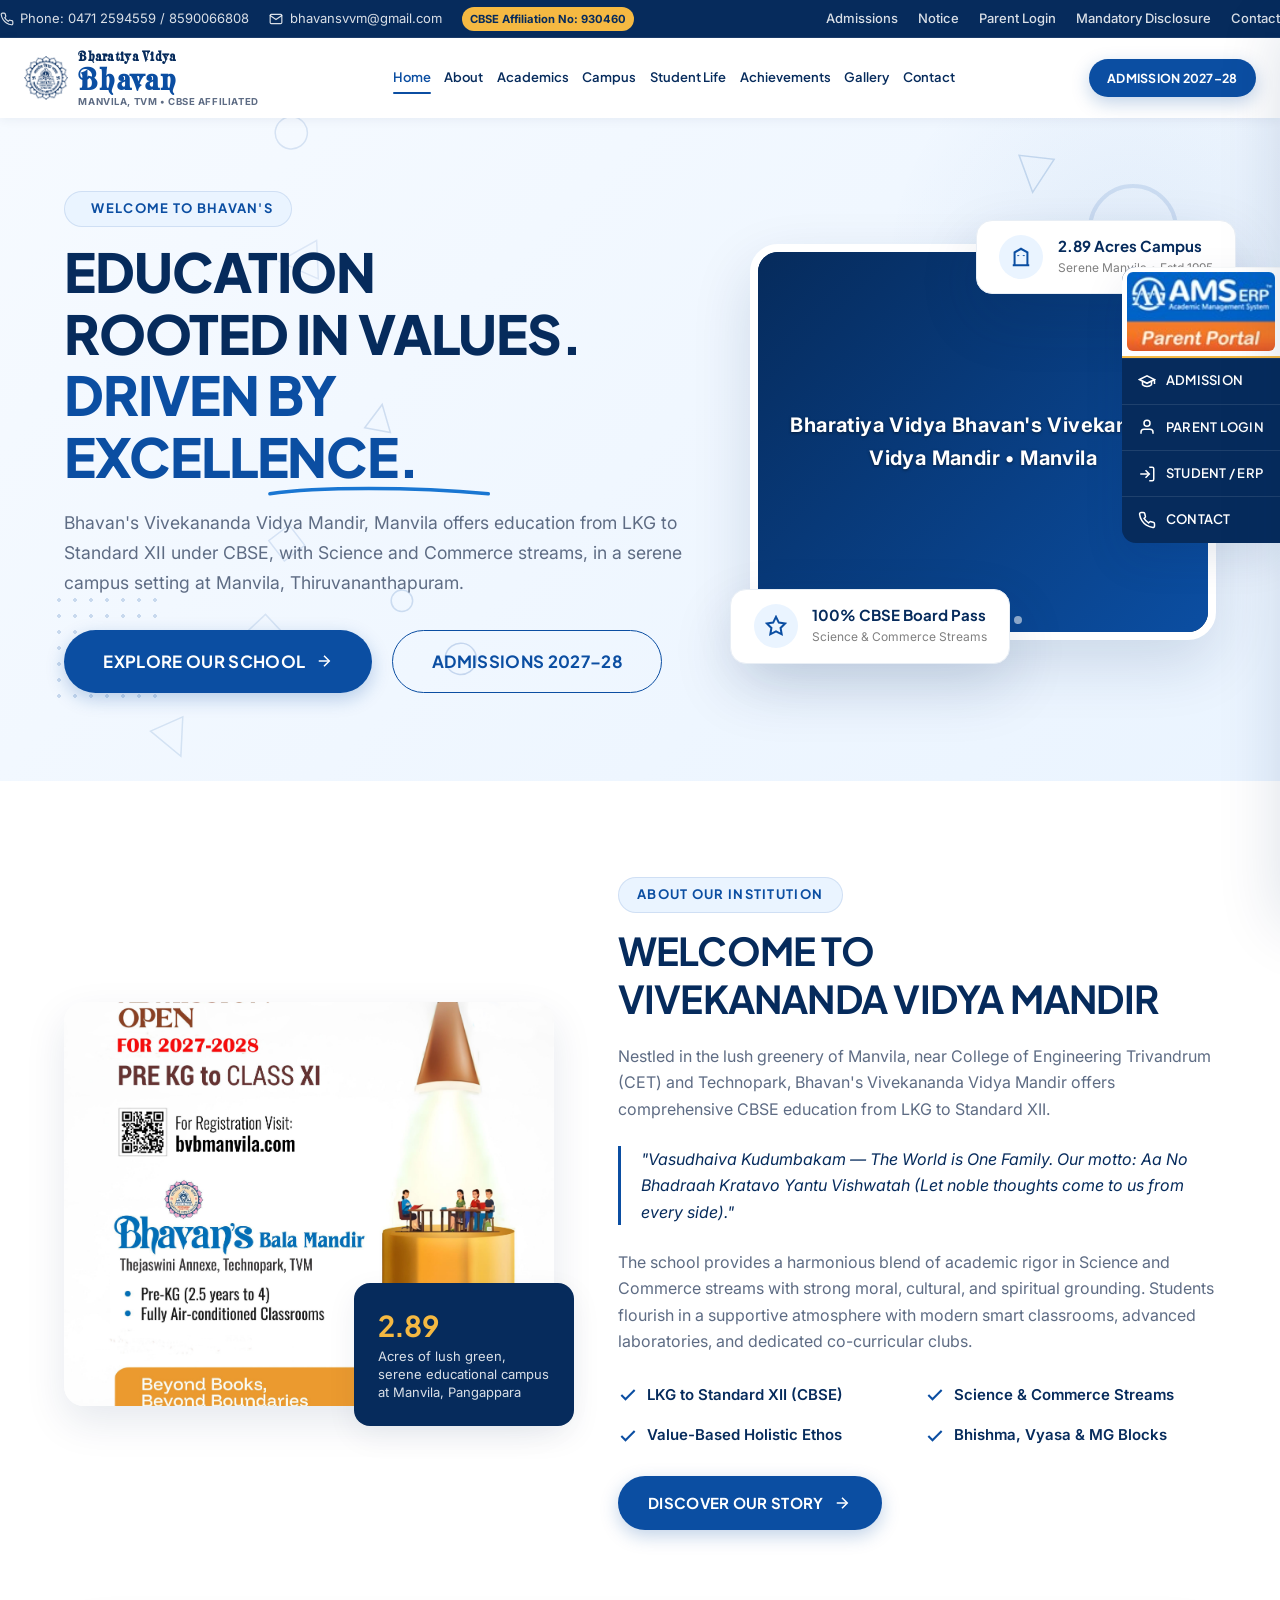
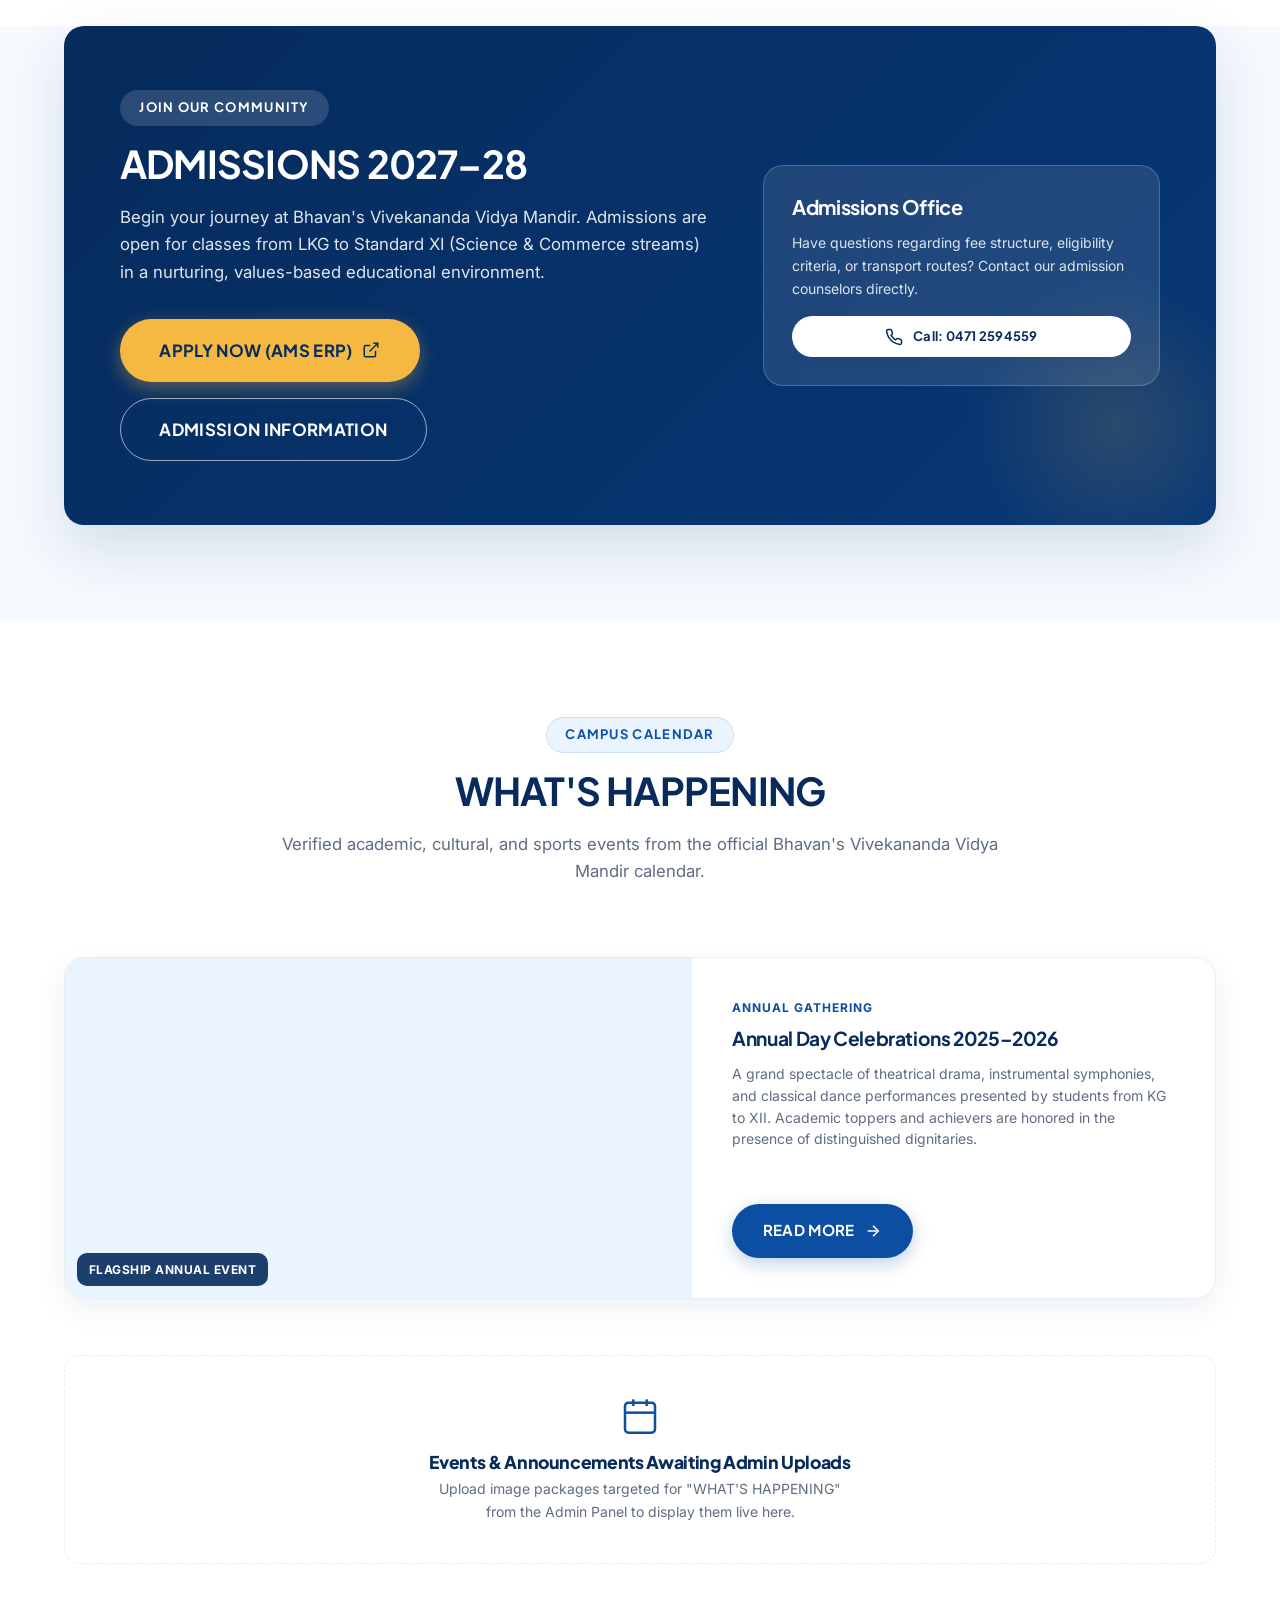
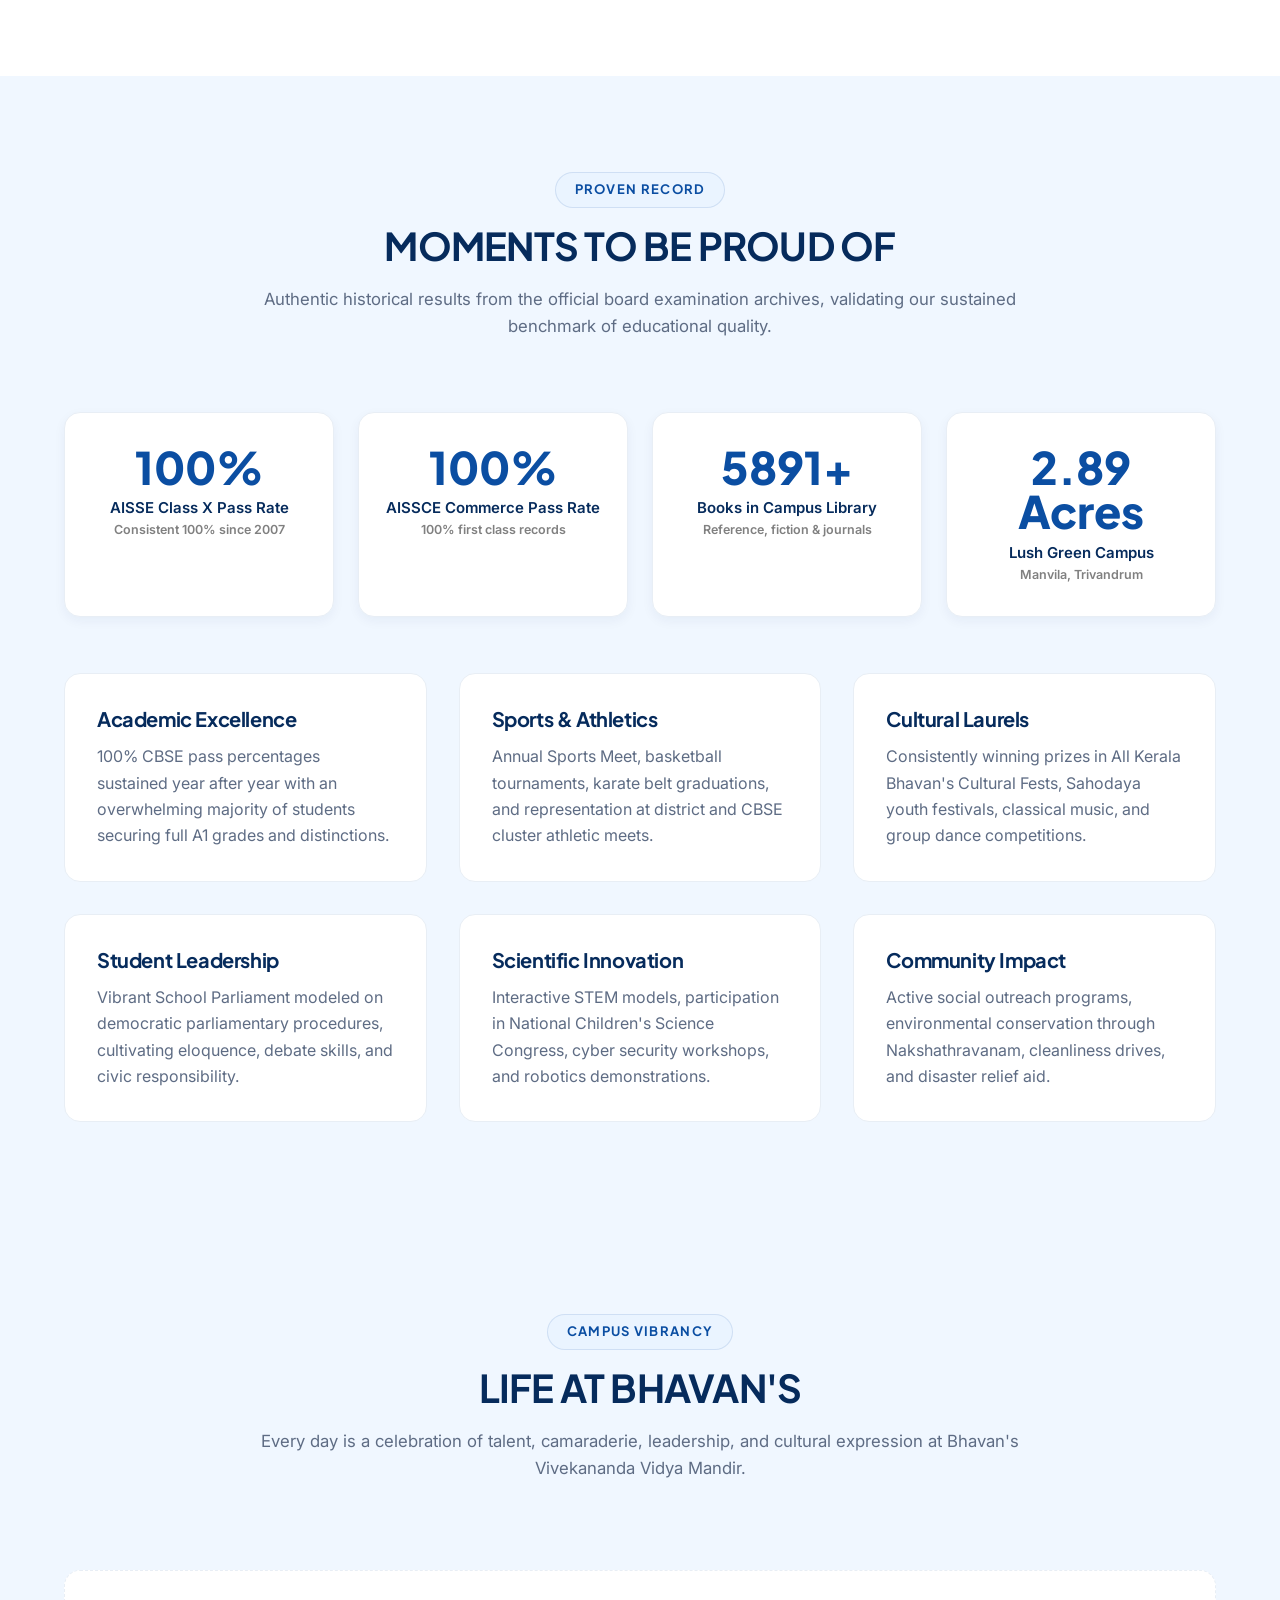
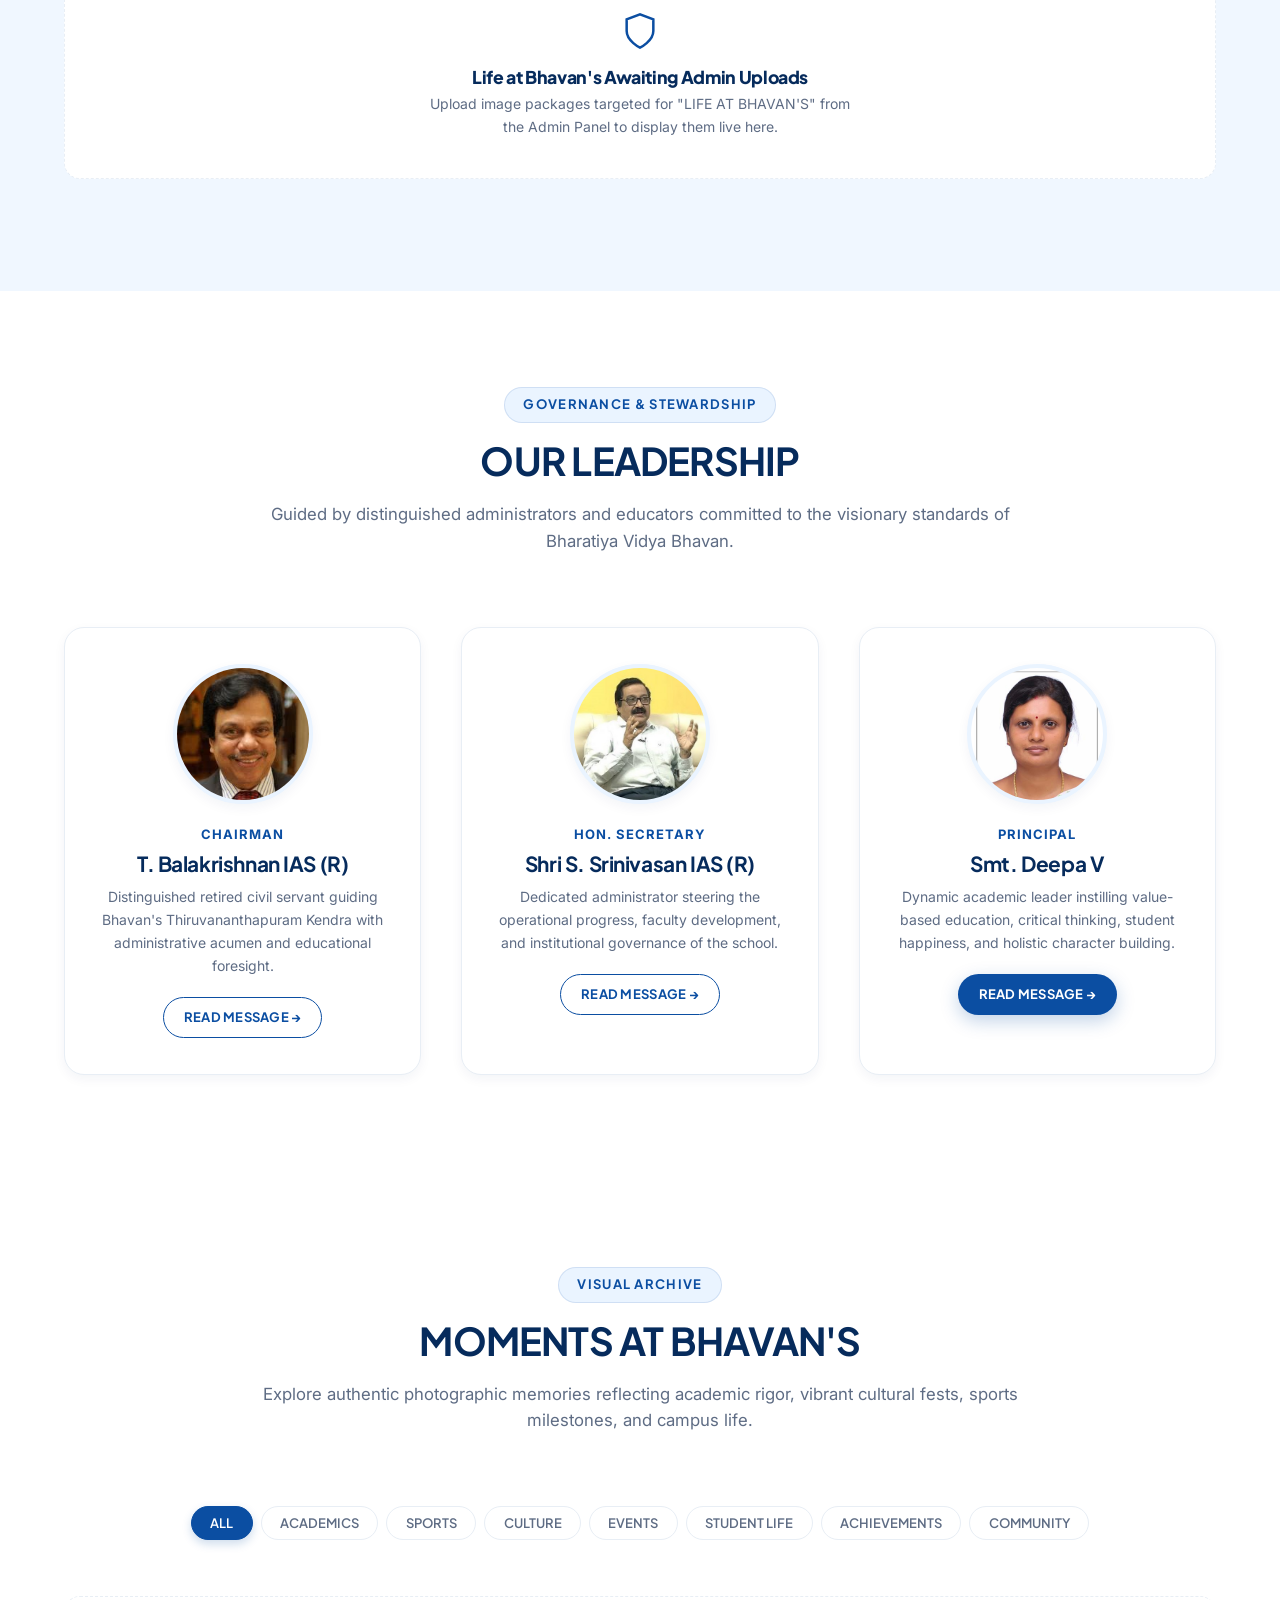
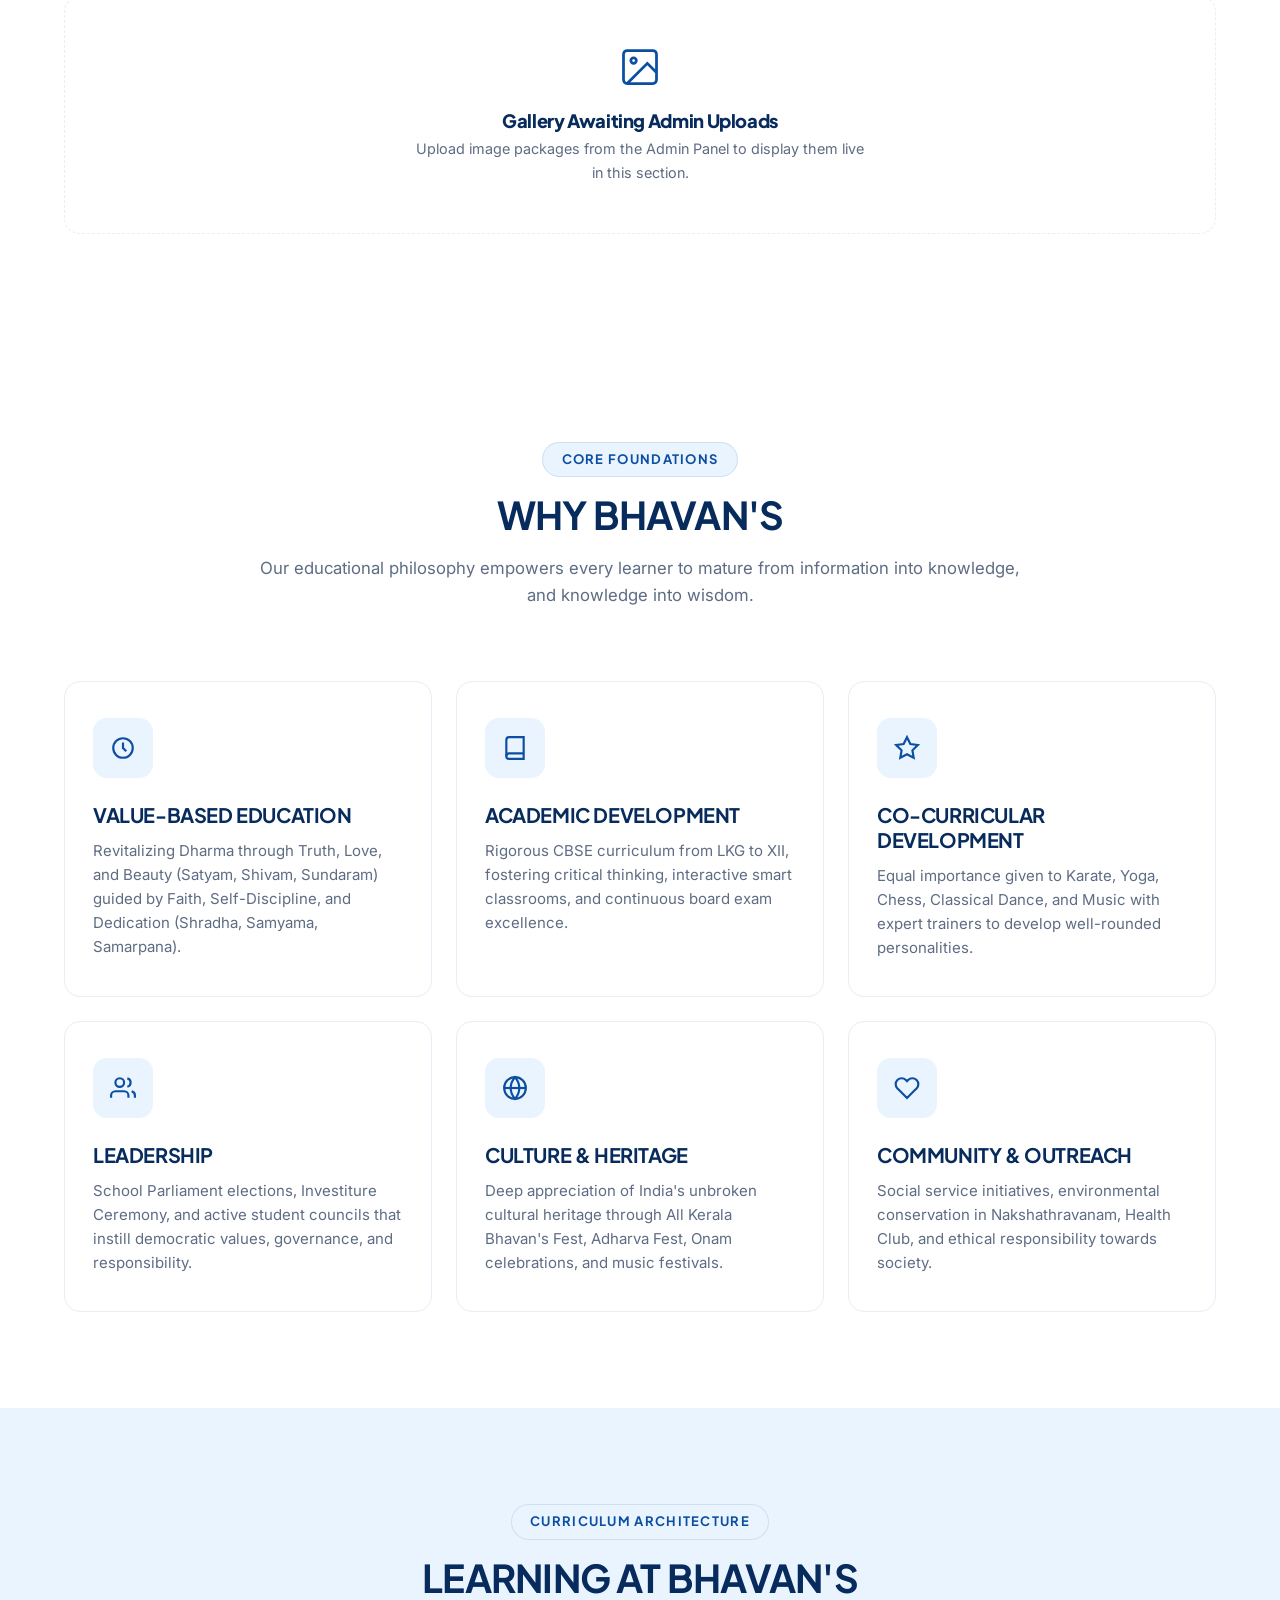
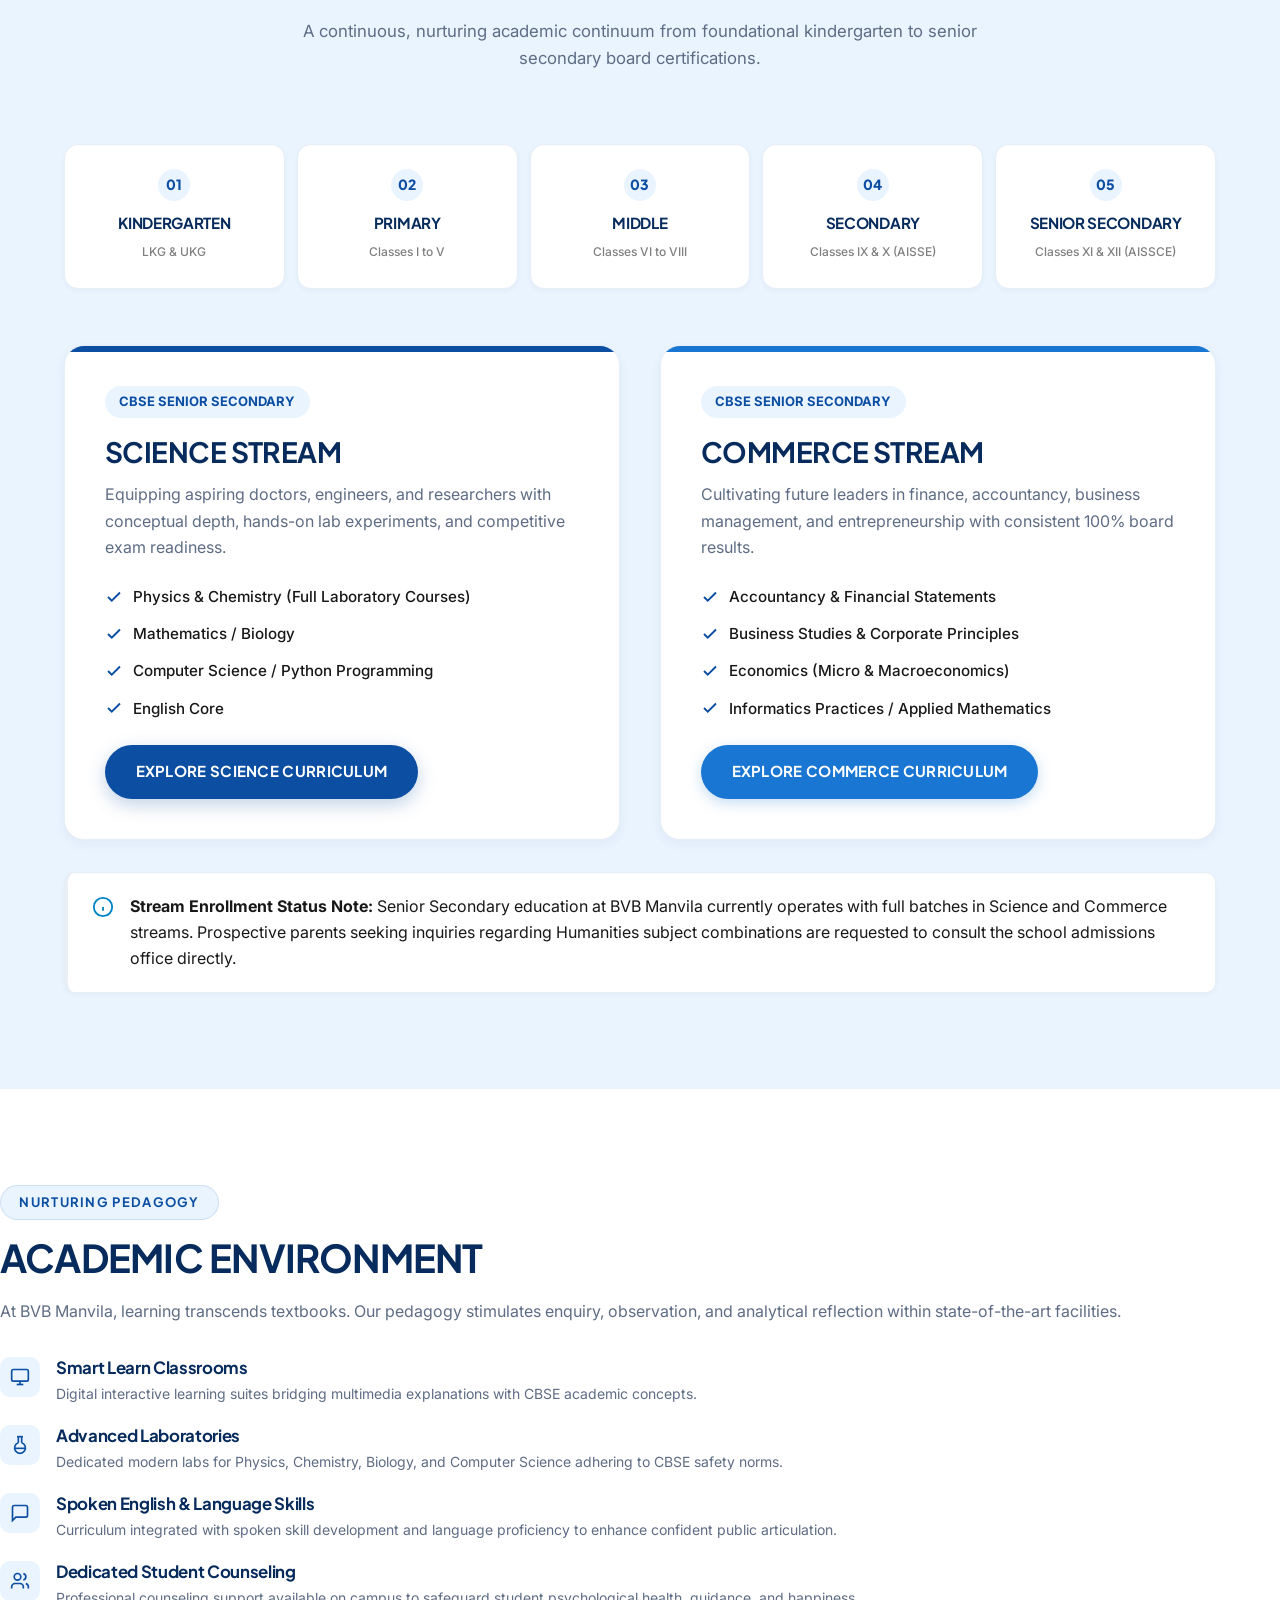
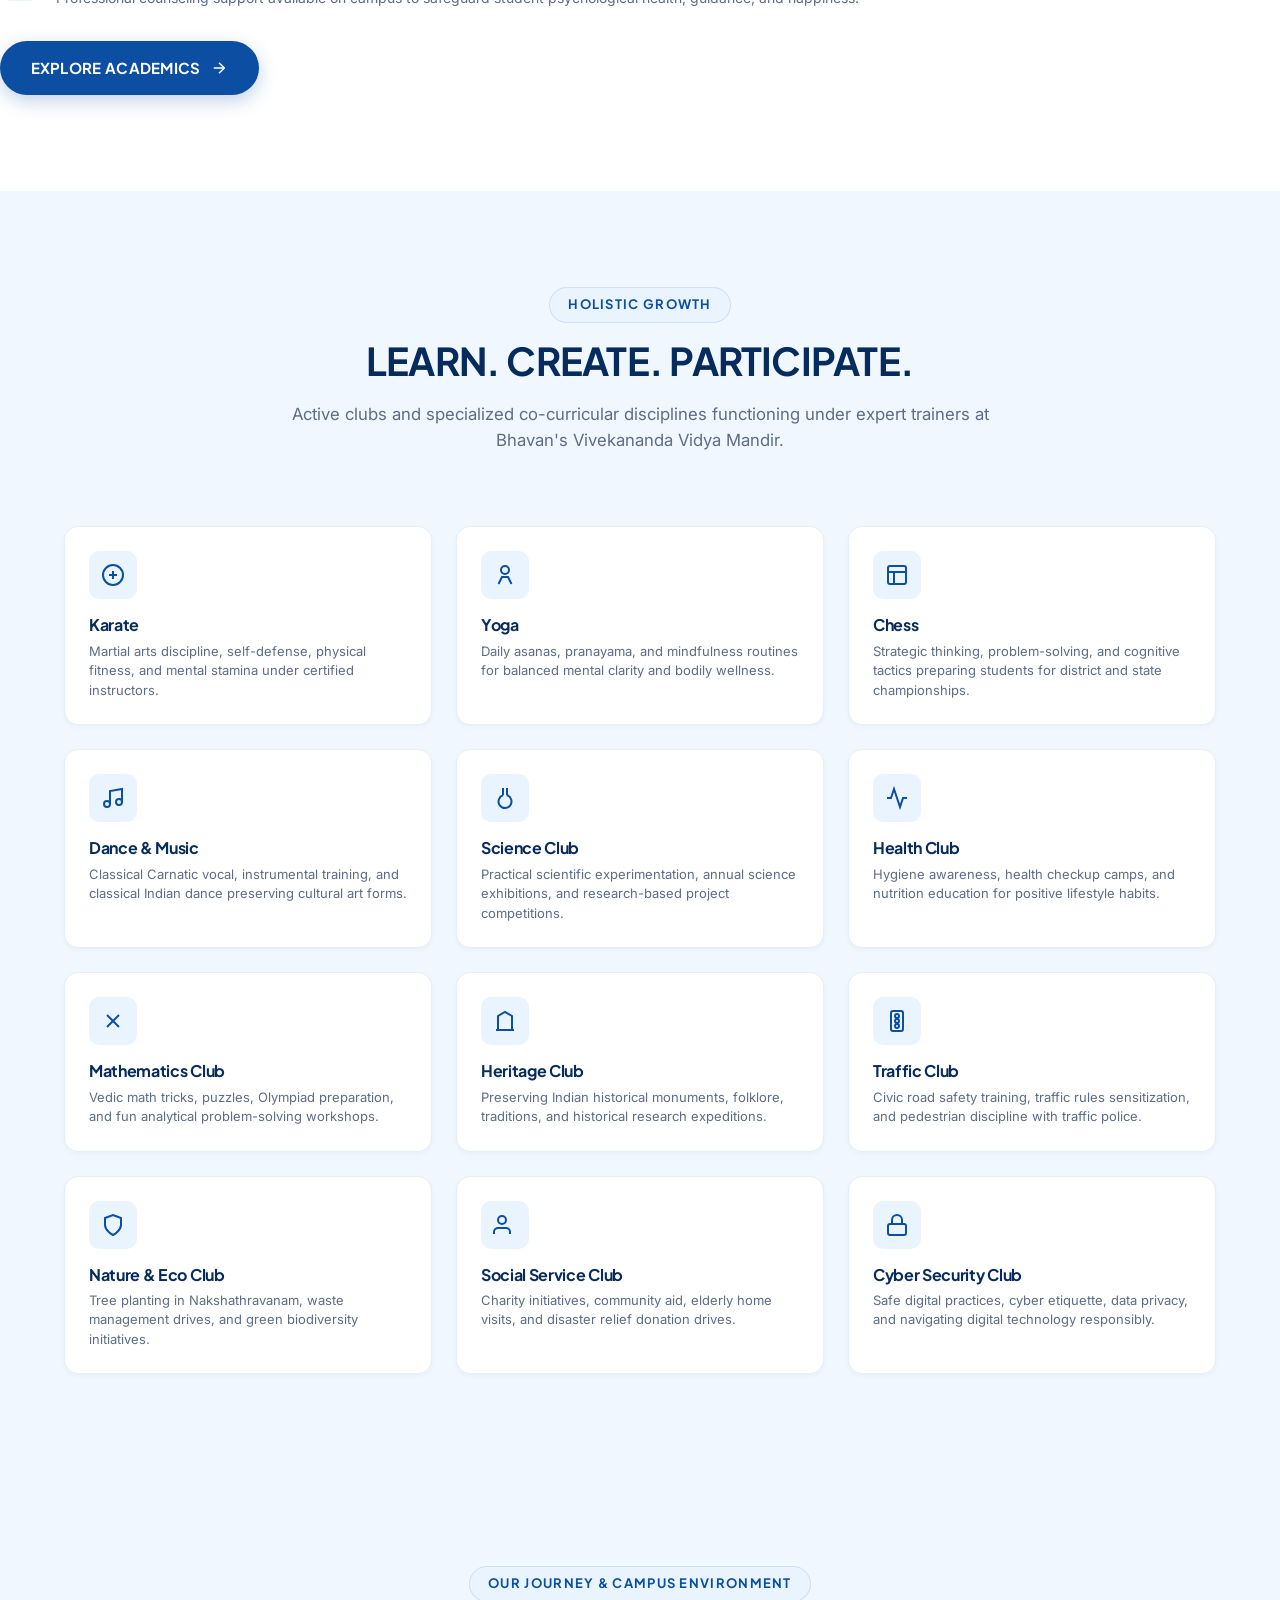
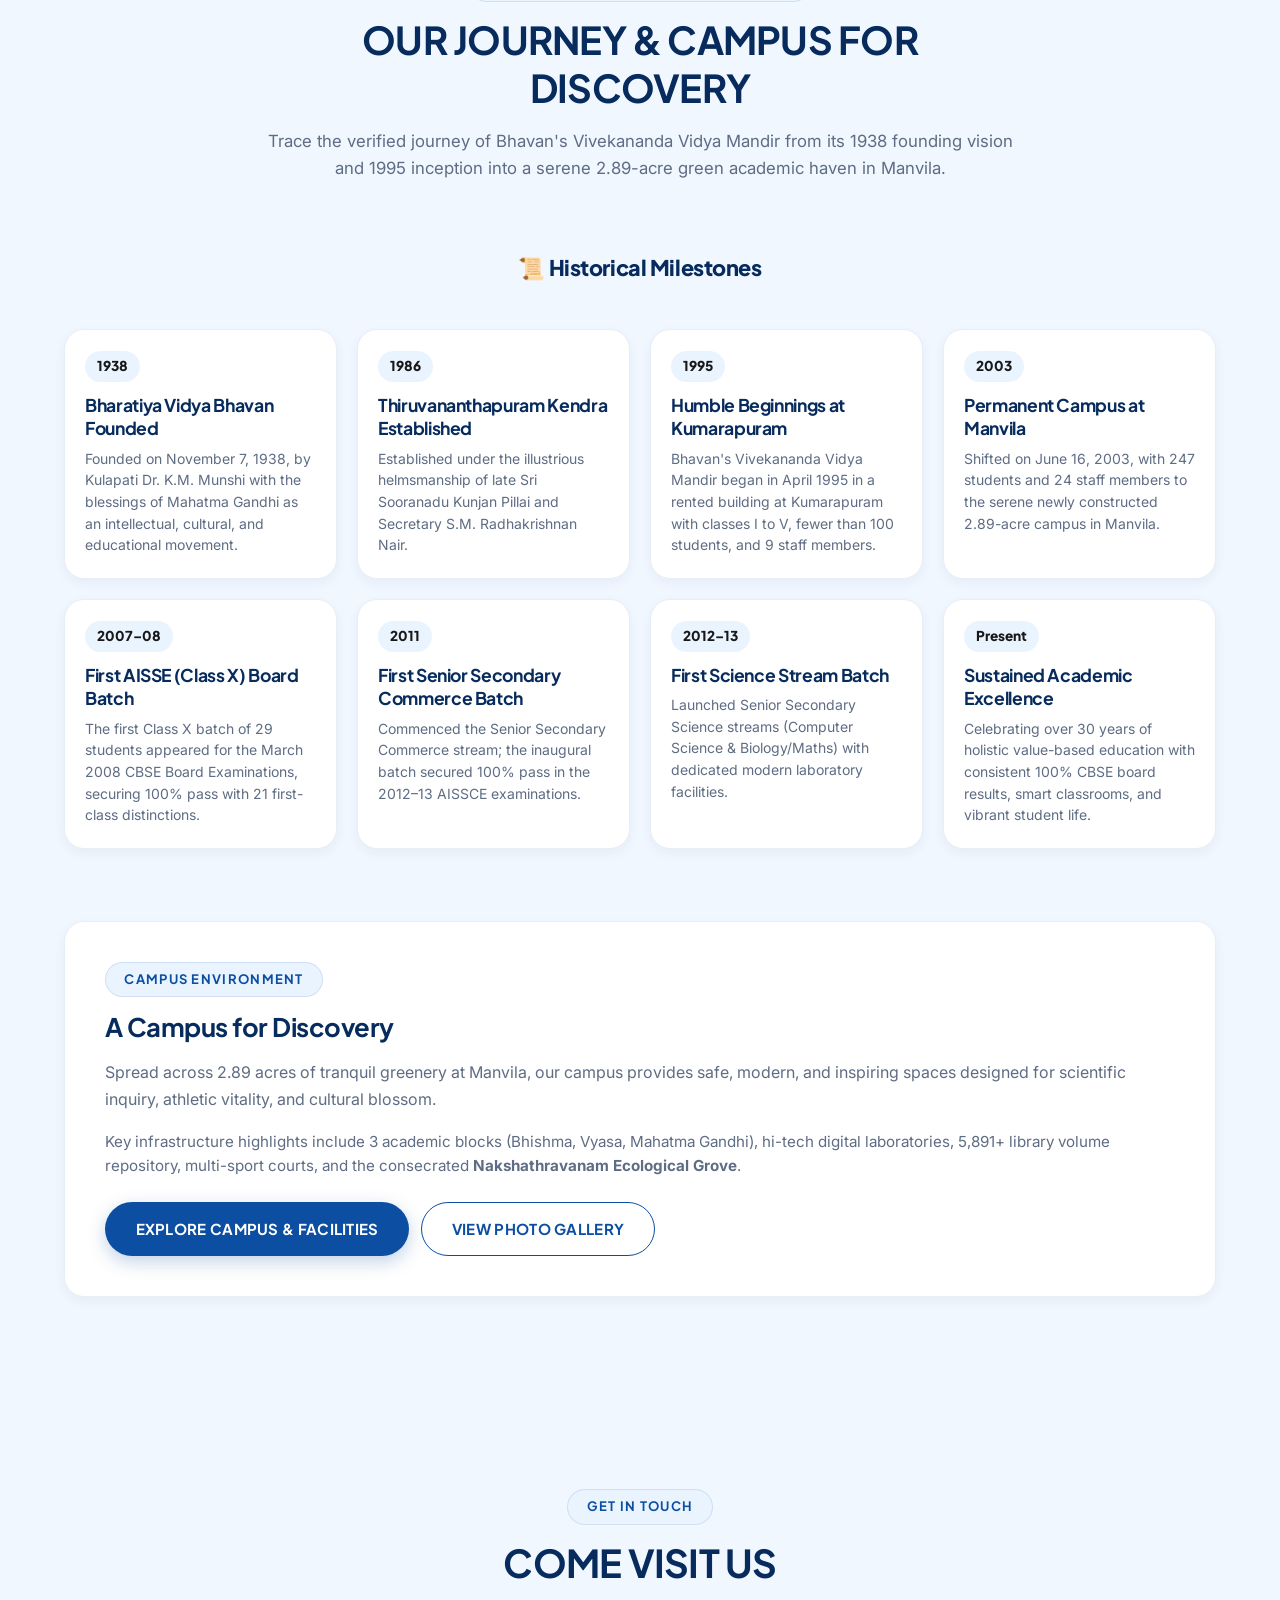
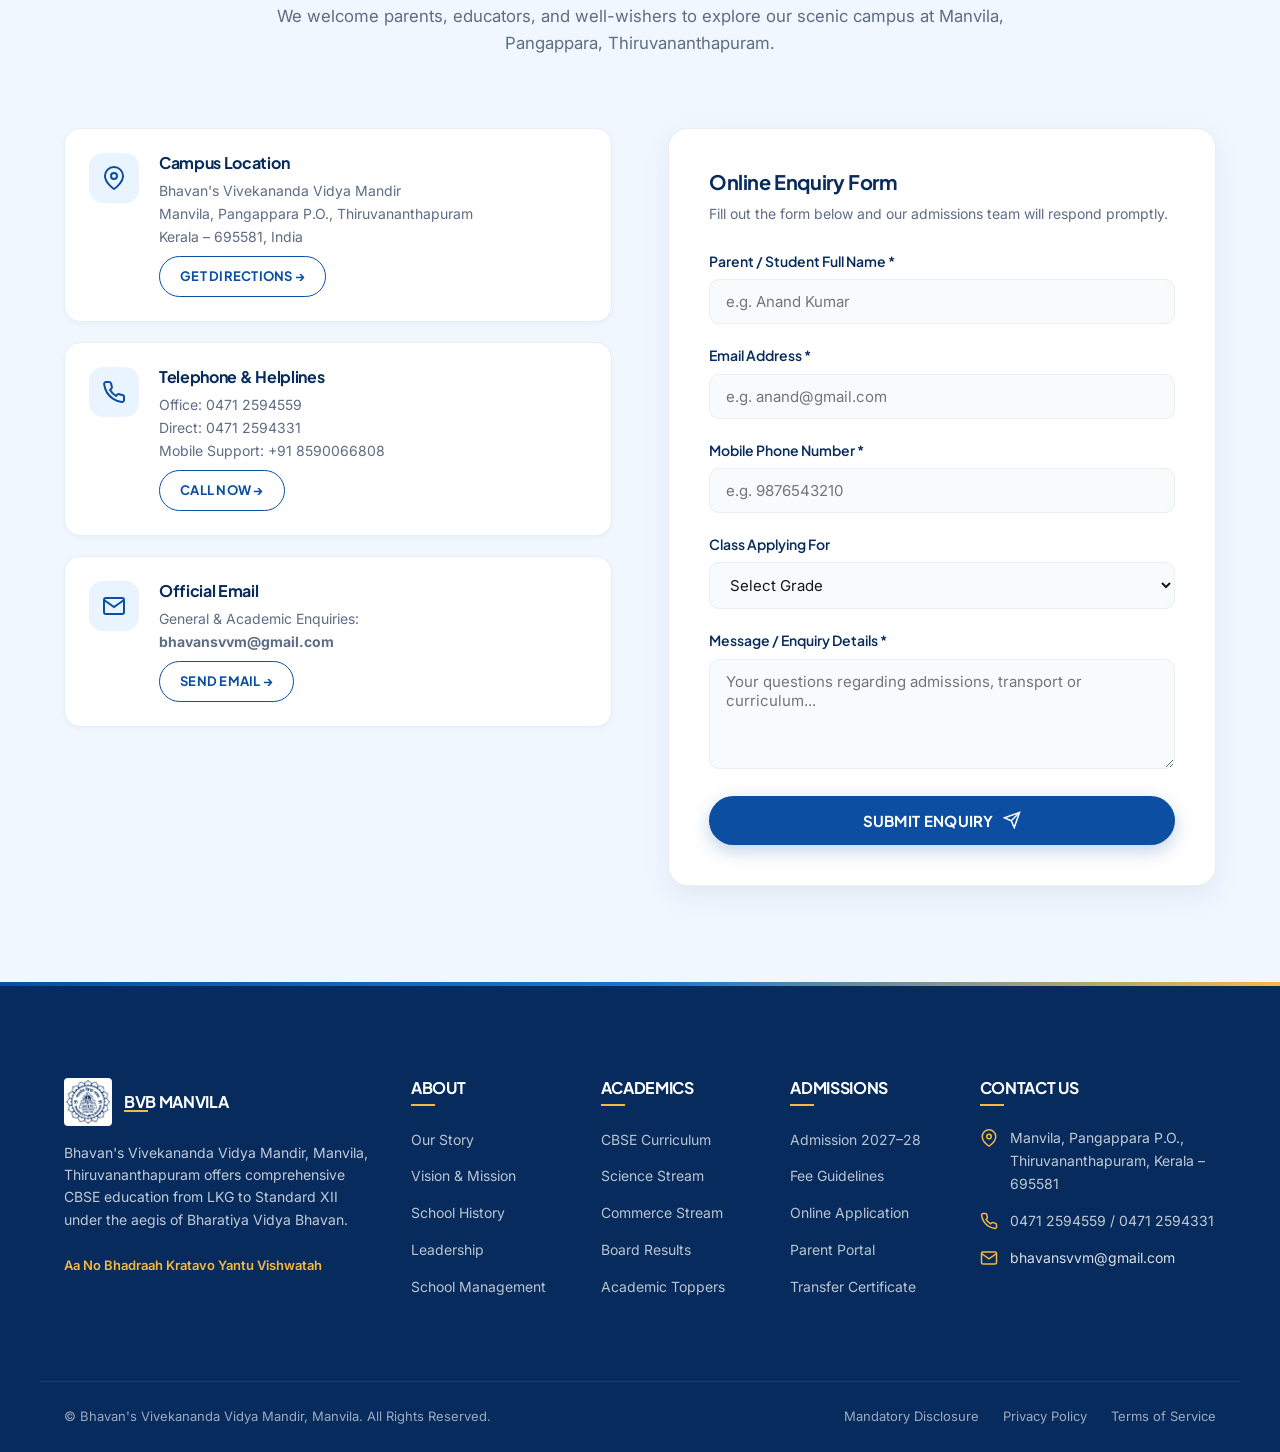
==== index.html @ 92dc7591 "Restore missing campus image in Institutional Heritage and Welcome sections" ====
<!DOCTYPE html>
<html lang="en">
<head>
  <meta charset="UTF-8">
  <meta name="viewport" content="width=device-width, initial-scale=1.0">
  <title>Bhavan's Vivekananda Vidya Mandir | Manvila, Thiruvananthapuram</title>
  <meta name="description" content="Bhavan's Vivekananda Vidya Mandir, Manvila offers education from LKG to Standard XII under CBSE, with Science and Commerce streams, in a serene campus setting at Manvila, Thiruvananthapuram.">

  <!-- Google Fonts: Plus Jakarta Sans & Inter -->
  <link rel="preconnect" href="https://fonts.googleapis.com">
  <link rel="preconnect" href="https://fonts.gstatic.com" crossorigin>
  <link href="https://fonts.googleapis.com/css2?family=Inter:wght@400;500;600;700&family=Plus+Jakarta+Sans:wght@600;700;800&display=swap" rel="stylesheet">

  <!-- Stylesheets -->
  <link rel="stylesheet" href="css/variables.css">
  <link rel="stylesheet" href="css/main.css">
  <link rel="stylesheet" href="css/components.css">
  <link rel="stylesheet" href="css/home.css">
  <link rel="stylesheet" href="css/responsive.css">

  <link rel="icon" type="image/png" href="assets/images/bvb-manvila-logo.png">
</head>
<body>
  <!-- 1. TOP UTILITY BAR -->
  <header class="top-bar">
    <div class="container-wide top-bar-inner">
      <div class="top-bar-left">
        <div class="top-bar-item">
          <svg width="14" height="14" viewBox="0 0 24 24" fill="none" stroke="currentColor" stroke-width="2" stroke-linecap="round" stroke-linejoin="round"><path d="M22 16.92v3a2 2 0 0 1-2.18 2 19.79 19.79 0 0 1-8.63-3.07 19.5 19.5 0 0 1-6-6 19.79 19.79 0 0 1-3.07-8.67A2 2 0 0 1 4.11 2h3a2 2 0 0 1 2 1.72 12.84 12.84 0 0 0 .7 2.81 2 2 0 0 1-.45 2.11L8.09 9.91a16 16 0 0 0 6 6l1.27-1.27a2 2 0 0 1 2.11-.45 12.84 12.84 0 0 0 2.81.7A2 2 0 0 1 22 16.92z"></path></svg>
          <span>Phone: 0471 2594559 / 8590066808</span>
        </div>
        <div class="top-bar-item">
          <svg width="14" height="14" viewBox="0 0 24 24" fill="none" stroke="currentColor" stroke-width="2" stroke-linecap="round" stroke-linejoin="round"><path d="M4 4h16c1.1 0 2 .9 2 2v12c0 1.1-.9 2-2 2H4c-1.1 0-2-.9-2-2V6c0-1.1.9-2 2-2z"></path><polyline points="22,6 12,13 2,6"></polyline></svg>
          <a href="mailto:bhavansvvm@gmail.com">bhavansvvm@gmail.com</a>
        </div>
        <div class="top-bar-item">
          <span class="top-bar-badge">CBSE Affiliation No: 930460</span>
        </div>
      </div>
      <div class="top-bar-right">
        <a href="admissions.html" class="top-bar-link ">Admissions</a>
        <a href="events.html" class="top-bar-link ">Notice</a>
        <a href="http://bvbmva.amserp.in/index.php/user/login" target="_blank" rel="noopener" class="top-bar-link">Parent Login</a>
        <a href="mandatory-disclosure.html" class="top-bar-link ">Mandatory Disclosure</a>
        <a href="contact.html" class="top-bar-link ">Contact</a>
      </div>
    </div>
  </header>

  <!-- 2. MAIN STICKY HEADER -->
  <nav class="main-header" id="mainHeader">
    <div class="container-wide header-container">
      <a href="index.html" class="header-logo" aria-label="Bhavan's Vivekananda Vidya Mandir Home">
        <img src="assets/images/bvb-manvila-logo.png" alt="Bhavan's Vivekananda Vidya Mandir Logo" width="60" height="60">
        <div class="header-logo-text">
          <span class="logo-top-text">Bharatiya Vidya</span>
          <span class="logo-title-bhavan">Bhavan</span>
          <span class="logo-sub">MANVILA, TVM • CBSE AFFILIATED</span>
        </div>
      </a>

      <!-- Desktop Navigation Menu -->
      <ul class="nav-menu">
        <li class="nav-item active"><a href="index.html" class="nav-link">Home</a></li>
        <li class="nav-item ">
          <a href="about.html" class="nav-link">About</a>
          <div class="nav-dropdown">
            <a href="about.html#our-story" class="dropdown-link">Our Story</a>
            <a href="campus.html#our-journey" class="dropdown-link">Our Journey</a>
            <a href="about.html#vision-mission" class="dropdown-link">Vision & Mission</a>
            <a href="about.html#history" class="dropdown-link">School History</a>
            <a href="leadership.html" class="dropdown-link">Leadership & Management</a>
          </div>
        </li>
        <li class="nav-item ">
          <a href="academics.html" class="nav-link">Academics</a>
          <div class="nav-dropdown">
            <a href="academics.html#curriculum" class="dropdown-link">CBSE Curriculum</a>
            <a href="academics.html#streams" class="dropdown-link">Science & Commerce Streams</a>
            <a href="academics.html#academic-environment" class="dropdown-link">Academic Environment</a>
            <a href="academics.html#staff-details" class="dropdown-link">Staff Details</a>
            <a href="academics.html#fee-structure" class="dropdown-link">Fees Structure</a>
            <a href="academics.html#tc" class="dropdown-link">Transfer Certificate (TC)</a>
            <a href="academics.html#clubs" class="dropdown-link">Clubs & Activities</a>
          </div>
        </li>
        <li class="nav-item "><a href="campus.html" class="nav-link">Campus</a></li>
        <li class="nav-item "><a href="student-life.html" class="nav-link">Student Life</a></li>
        <li class="nav-item "><a href="achievements.html" class="nav-link">Achievements</a></li>
        <li class="nav-item "><a href="gallery.html" class="nav-link">Gallery</a></li>
        <li class="nav-item "><a href="contact.html" class="nav-link">Contact</a></li>
      </ul>

      <!-- Header Action CTA -->
      <div class="header-actions">
        <a href="admissions.html" class="btn btn-primary btn-pill header-cta-desktop">ADMISSION 2027–28</a>
        <button class="mobile-toggle" aria-label="Toggle navigation menu">
          <span class="hamburger-bar"></span>
          <span class="hamburger-bar"></span>
          <span class="hamburger-bar"></span>
        </button>
      </div>
    </div>
  </nav>

  <!-- Mobile Navigation Drawer -->
  <div class="mobile-drawer-overlay"></div>
  <aside class="mobile-drawer" id="mobileDrawer">
    <div class="drawer-header">
      <div class="header-logo-text">
        <span class="logo-title">BVB MANVILA</span>
        <span class="logo-sub">Trivandrum</span>
      </div>
      <button class="drawer-close" aria-label="Close menu">&times;</button>
    </div>
    <ul class="mobile-nav-list">
      <li class="mobile-nav-item"><a href="index.html">Home</a></li>
      <li class="mobile-nav-item"><a href="about.html">About School</a></li>
      <li class="mobile-nav-item"><a href="academics.html">Academics & Streams</a></li>
      <li class="mobile-nav-item"><a href="campus.html">Campus & Facilities</a></li>
      <li class="mobile-nav-item"><a href="student-life.html">Student Life</a></li>
      <li class="mobile-nav-item"><a href="achievements.html">Achievements</a></li>
      <li class="mobile-nav-item"><a href="gallery.html">Gallery</a></li>
      <li class="mobile-nav-item"><a href="events.html">Events & News</a></li>
      <li class="mobile-nav-item"><a href="leadership.html">Leadership</a></li>
      <li class="mobile-nav-item"><a href="mandatory-disclosure.html">Mandatory Disclosure</a></li>
      <li class="mobile-nav-item"><a href="contact.html">Contact Us</a></li>
    </ul>
    <div class="mobile-drawer-actions">
      <a href="admissions.html" class="btn btn-primary btn-pill">ADMISSION 2027–28</a>
      <a href="http://bvbmva.amserp.in/index.php/user/login" target="_blank" rel="noopener" class="btn btn-outline">Parent / Student Login</a>
    </div>
  </aside>

    <!-- Desktop Quick Access Floating Panel -->
  <aside class="quick-access-panel" aria-label="Quick Access Links">
    <a href="http://bvbmva.amserp.in/index.php/user/login" target="_blank" rel="noopener" class="quick-access-img-banner" title="AMS ERP Parent Portal">
      <img src="assets/images/amserp-parent-portal.jpg" alt="AMS ERP Parent Portal">
    </a>
    <a href="admissions.html" class="quick-access-item">
      <svg viewBox="0 0 24 24" fill="none" stroke="currentColor" stroke-width="2"><path d="M22 10v6M2 10l10-5 10 5-10 5z"></path><path d="M6 12v5c3 3 9 3 12 0v-5"></path></svg>
      <span>ADMISSION</span>
    </a>
    <a href="http://bvbmva.amserp.in/index.php/user/login" target="_blank" rel="noopener" class="quick-access-item">
      <svg viewBox="0 0 24 24" fill="none" stroke="currentColor" stroke-width="2"><path d="M20 21v-2a4 4 0 0 0-4-4H8a4 4 0 0 0-4 4v2"></path><circle cx="12" cy="7" r="4"></circle></svg>
      <span>PARENT LOGIN</span>
    </a>
    <a href="http://bvbmva.amserp.in/index.php/user/login" target="_blank" rel="noopener" class="quick-access-item">
      <svg viewBox="0 0 24 24" fill="none" stroke="currentColor" stroke-width="2"><path d="M15 3h4a2 2 0 0 1 2 2v14a2 2 0 0 1-2 2h-4"></path><polyline points="10 17 15 12 10 7"></polyline><line x1="15" y1="12" x2="3" y2="12"></line></svg>
      <span>STUDENT / ERP</span>
    </a>
    <a href="contact.html" class="quick-access-item">
      <svg viewBox="0 0 24 24" fill="none" stroke="currentColor" stroke-width="2"><path d="M22 16.92v3a2 2 0 0 1-2.18 2 19.79 19.79 0 0 1-8.63-3.07 19.5 19.5 0 0 1-6-6 19.79 19.79 0 0 1-3.07-8.67A2 2 0 0 1 4.11 2h3a2 2 0 0 1 2 1.72 12.84 12.84 0 0 0 .7 2.81 2 2 0 0 1-.45 2.11L8.09 9.91a16 16 0 0 0 6 6l1.27-1.27a2 2 0 0 1 2.11-.45 12.84 12.84 0 0 0 2.81.7A2 2 0 0 1 22 16.92z"></path></svg>
      <span>CONTACT</span>
    </a>
  </aside>

  <!-- Scrolling Notice Ticker Bar -->
  <div id="noticeTickerWrap"></div>

  <main>
    <section class="hero-section" id="hero">
      <canvas id="hero-decor-canvas" style="position: absolute; top: 0; left: 0; width: 100%; height: 100%; pointer-events: none; z-index: 1;"></canvas>
      <div class="shape-group" style="top: 10%; right: 8%;"><div class="shape-circle-ring"></div></div>
      <div class="shape-group" style="bottom: 12%; left: 4%;"><div class="shape-dots-pattern"></div></div>

      <div class="container hero-grid">
        <!-- Hero Content (Left) -->
        <div class="hero-content">
          <div class="pre-title">
            <span class="pulse-dot"></span>
            WELCOME TO BHAVAN'S
          </div>
          <h1 class="hero-title">
            EDUCATION<br>
            ROOTED IN VALUES.<br>
            <span class="hero-highlight">
              DRIVEN BY EXCELLENCE.
              <svg class="title-underline" viewBox="0 0 320 20" fill="none" xmlns="http://www.w3.org/2000/svg">
                <path d="M4 14C70 4 210 4 316 14" stroke="#1976D2" stroke-width="5" stroke-linecap="round"/>
              </svg>
            </span>
          </h1>
          <p class="hero-desc">
            Bhavan's Vivekananda Vidya Mandir, Manvila offers education from LKG to Standard XII under CBSE, with Science and Commerce streams, in a serene campus setting at Manvila, Thiruvananthapuram.
          </p>
          <div class="hero-actions">
            <a href="#welcome" class="btn btn-primary btn-lg">
              EXPLORE OUR SCHOOL
              <svg viewBox="0 0 24 24" fill="none" stroke="currentColor" stroke-width="2"><line x1="5" y1="12" x2="19" y2="12"></line><polyline points="12 5 19 12 12 19"></polyline></svg>
            </a>
            <a href="admissions.html" class="btn btn-outline btn-lg">
              ADMISSIONS 2027–28
            </a>
          </div>
        </div>

        <!-- Hero Media (Right with EduBlink Dual Floating Cards) -->
        <div class="hero-media-wrap">
          <!-- Top Floating Card -->
          <div class="hero-stat-pill-top">
            <div class="hero-stat-icon">
              <svg width="22" height="22" viewBox="0 0 24 24" fill="none" stroke="currentColor" stroke-width="2.2"><path d="M3 21h18"></path><path d="M5 21V7l7-4 7 4v14"></path><path d="M9 10v1"></path><path d="M15 10v1"></path></svg>
            </div>
            <div>
              <h6>2.89 Acres Campus</h6>
              <p>Serene Manvila • Estd 1995</p>
            </div>
          </div>

          <!-- Main Hero 5-Image Auto-Slider Box -->
          <div class="hero-img-box" id="heroImgBox">
            <div class="hero-slider" id="heroSlider">
              <div class="hero-slide active" style="background: linear-gradient(135deg, #062B5C 0%, #0B4EA2 100%); display: flex; align-items: center; justify-content: center; min-height: 380px;">
                <div class="hero-slide-caption" style="position: relative; bottom: auto; background: transparent; font-size: 1.25rem; font-weight: 700; text-align: center; color: #FFFFFF; padding: 2rem;">Bharatiya Vidya Bhavan's Vivekananda Vidya Mandir • Manvila</div>
              </div>
            </div>

            <!-- Slider Navigation Controls -->
            <button class="hero-slider-nav prev" id="heroSliderPrev" aria-label="Previous slide">
              <svg width="20" height="20" viewBox="0 0 24 24" fill="none" stroke="currentColor" stroke-width="2.5"><polyline points="15 18 9 12 15 6"></polyline></svg>
            </button>
            <button class="hero-slider-nav next" id="heroSliderNext" aria-label="Next slide">
              <svg width="20" height="20" viewBox="0 0 24 24" fill="none" stroke="currentColor" stroke-width="2.5"><polyline points="9 18 15 12 9 6"></polyline></svg>
            </button>

            <!-- Navigation Dots -->
            <div class="hero-slider-dots" id="heroSliderDots">
              <button class="slider-dot active" data-index="0" aria-label="Go to slide 1"></button>
              <button class="slider-dot" data-index="1" aria-label="Go to slide 2"></button>
              <button class="slider-dot" data-index="2" aria-label="Go to slide 3"></button>
              <button class="slider-dot" data-index="3" aria-label="Go to slide 4"></button>
              <button class="slider-dot" data-index="4" aria-label="Go to slide 5"></button>
            </div>
          </div>

          <!-- Bottom Floating Card -->
          <div class="hero-stat-pill-bottom">
            <div class="hero-stat-icon">
              <svg width="22" height="22" viewBox="0 0 24 24" fill="none" stroke="currentColor" stroke-width="2.2"><path d="M12 2l3.09 6.26L22 9.27l-5 4.87 1.18 6.88L12 17.77l-6.18 3.25L7 14.14 2 9.27l6.91-1.01L12 2z"></path></svg>
            </div>
            <div>
              <h6>100% CBSE Board Pass</h6>
              <p>Science & Commerce Streams</p>
            </div>
          </div>
        </div>
      </div>
    </section>

    <!-- 4. WELCOME SECTION -->

    <section class="section-padding welcome-section" id="welcome">
      <div class="container welcome-grid">
        <div class="welcome-media">
          <div class="welcome-img-card">
            <img src="assets/images/campus/pdf_extracted/pdf_img_1.jpg" alt="Bhavan's Vivekananda Vidya Mandir Campus" loading="lazy">
          </div>
          <div class="welcome-accent-box">
            <h3>2.89</h3>
            <p>Acres of lush green, serene educational campus at Manvila, Pangappara</p>
          </div>
        </div>
        <div class="welcome-content">
          <span class="section-badge">ABOUT OUR INSTITUTION</span>
          <h2 class="section-title">WELCOME TO<br>VIVEKANANDA VIDYA MANDIR</h2>
          <p>
            Nestled in the lush greenery of Manvila, near College of Engineering Trivandrum (CET) and Technopark, Bhavan's Vivekananda Vidya Mandir offers comprehensive CBSE education from LKG to Standard XII.
          </p>
          <div class="welcome-quote">
            "Vasudhaiva Kudumbakam — The World is One Family. Our motto: Aa No Bhadraah Kratavo Yantu Vishwatah (Let noble thoughts come to us from every side)."
          </div>
          <p>
            The school provides a harmonious blend of academic rigor in Science and Commerce streams with strong moral, cultural, and spiritual grounding. Students flourish in a supportive atmosphere with modern smart classrooms, advanced laboratories, and dedicated co-curricular clubs.
          </p>
          <div class="welcome-highlights">
            <div class="highlight-item">
              <svg viewBox="0 0 24 24" fill="none" stroke="currentColor" stroke-width="2.5"><polyline points="20 6 9 17 4 12"></polyline></svg>
              <span>LKG to Standard XII (CBSE)</span>
            </div>
            <div class="highlight-item">
              <svg viewBox="0 0 24 24" fill="none" stroke="currentColor" stroke-width="2.5"><polyline points="20 6 9 17 4 12"></polyline></svg>
              <span>Science & Commerce Streams</span>
            </div>
            <div class="highlight-item">
              <svg viewBox="0 0 24 24" fill="none" stroke="currentColor" stroke-width="2.5"><polyline points="20 6 9 17 4 12"></polyline></svg>
              <span>Value-Based Holistic Ethos</span>
            </div>
            <div class="highlight-item">
              <svg viewBox="0 0 24 24" fill="none" stroke="currentColor" stroke-width="2.5"><polyline points="20 6 9 17 4 12"></polyline></svg>
              <span>Bhishma, Vyasa & MG Blocks</span>
            </div>
          </div>
          <a href="about.html" class="btn btn-primary">
            DISCOVER OUR STORY
            <svg viewBox="0 0 24 24" fill="none" stroke="currentColor" stroke-width="2"><line x1="5" y1="12" x2="19" y2="12"></line><polyline points="12 5 19 12 12 19"></polyline></svg>
          </a>
        </div>
      </div>
    </section>

    <!-- 11. ADMISSIONS 2027–28 CALL TO ACTION -->

    <section class="container" style="margin-bottom: var(--space-4xl);" id="admissions">
      <div class="admission-cta-banner">
        <div class="admission-cta-grid">
          <div class="admission-cta-content">
            <span class="section-badge badge-white">JOIN OUR COMMUNITY</span>
            <h2>ADMISSIONS 2027–28</h2>
            <p>
              Begin your journey at Bhavan's Vivekananda Vidya Mandir. Admissions are open for classes from LKG to Standard XI (Science & Commerce streams) in a nurturing, values-based educational environment.
            </p>
            <div style="display: flex; gap: 1rem; flex-wrap: wrap;">
              <a href="https://bvbmva.amserp.in/index.php/user/login/loginguest" target="_blank" rel="noopener" class="btn btn-gold btn-lg">
                APPLY NOW (AMS ERP)
                <svg viewBox="0 0 24 24" fill="none" stroke="currentColor" stroke-width="2"><path d="M18 13v6a2 2 0 0 1-2 2H5a2 2 0 0 1-2-2V8a2 2 0 0 1 2-2h6"></path><polyline points="15 3 21 3 21 9"></polyline><line x1="10" y1="14" x2="21" y2="3"></line></svg>
              </a>
              <a href="admissions.html" class="btn btn-outline-white btn-lg">ADMISSION INFORMATION</a>
            </div>
          </div>

          <div class="admission-cta-actions">
            <div class="card" style="padding: 1.75rem; background: rgba(255, 255, 255, 0.1); backdrop-filter: blur(8px); border: 1px solid rgba(255, 255, 255, 0.2); color: var(--color-white);">
              <h4 style="color: var(--color-white); margin-bottom: 0.75rem;">Admissions Office</h4>
              <p style="font-size: 0.875rem; color: rgba(255, 255, 255, 0.85); margin-bottom: 1rem;">Have questions regarding fee structure, eligibility criteria, or transport routes? Contact our admission counselors directly.</p>
              <a href="tel:04712594559" class="btn btn-white btn-sm" style="width: 100%;">
                <svg viewBox="0 0 24 24" fill="none" stroke="currentColor" stroke-width="2"><path d="M22 16.92v3a2 2 0 0 1-2.18 2 19.79 19.79 0 0 1-8.63-3.07 19.5 19.5 0 0 1-6-6 19.79 19.79 0 0 1-3.07-8.67A2 2 0 0 1 4.11 2h3a2 2 0 0 1 2 1.72 12.84 12.84 0 0 0 .7 2.81 2 2 0 0 1-.45 2.11L8.09 9.91a16 16 0 0 0 6 6l1.27-1.27a2 2 0 0 1 2.11-.45 12.84 12.84 0 0 0 2.81.7A2 2 0 0 1 22 16.92z"></path></svg>
                Call: 0471 2594559
              </a>
            </div>
          </div>
        </div>
      </div>
    </section>

    <!-- 12. EVENTS & HAPPENINGS (WHAT'S HAPPENING) -->

    <section class="section-padding bg-white" id="events">
      <div class="container">
        <div class="section-header text-center">
          <span class="section-badge">CAMPUS CALENDAR</span>
          <h2 class="section-title">WHAT'S HAPPENING</h2>
          <p class="section-subtitle">
            Verified academic, cultural, and sports events from the official Bhavan's Vivekananda Vidya Mandir calendar.
          </p>
        </div>

        <!-- Featured Large Event -->
        <div class="event-featured-card">
          <div class="event-featured-thumb">
            
            <div class="event-date-badge">FLAGSHIP ANNUAL EVENT</div>
          </div>
          <div class="event-featured-body">
            <span class="event-category">ANNUAL GATHERING</span>
            <h3 class="event-title">Annual Day Celebrations 2025–2026</h3>
            <p class="event-desc">
              A grand spectacle of theatrical drama, instrumental symphonies, and classical dance performances presented by students from KG to XII. Academic toppers and achievers are honored in the presence of distinguished dignitaries.
            </p>
            <div>
              <a href="#" class="btn btn-primary" data-modal-target="modal-event-annualday">
                READ MORE
                <svg viewBox="0 0 24 24" fill="none" stroke="currentColor" stroke-width="2"><line x1="5" y1="12" x2="19" y2="12"></line><polyline points="12 5 19 12 12 19"></polyline></svg>
              </a>
            </div>
          </div>
        </div>

        <!-- 3 Secondary Events Columns -->
        <div class="events-columns">
          <!-- Event 1 -->
          <div class="event-card">
            <div class="event-thumb">
              
              <div class="event-date-badge">STATE LEVEL</div>
            </div>
            <div class="event-body">
              <span class="event-category">CULTURAL FESTIVAL</span>
              <h4 class="event-title">All Kerala Bhavan's Cultural Fest (Category I & IV)</h4>
              <p class="event-desc">High-spirited inter-Bhavan competitions across Kerala, with students clinching laurels in music, elocution, painting, and dance.</p>
              <div class="event-footer">
                <a href="#" class="btn btn-outline btn-sm" data-modal-target="modal-event-cultural">READ MORE →</a>
              </div>
            </div>
          </div>

          <!-- Event 2 -->
          <div class="event-card">
            <div class="event-thumb">
              
              <div class="event-date-badge">INTER-SCHOOL</div>
            </div>
            <div class="event-body">
              <span class="event-category">ACADEMIC & ARTS</span>
              <h4 class="event-title">Adharva – Inter School Fest</h4>
              <p class="event-desc">The annual inter-school gala featuring debate rounds, quiz competitions, IT gaming, coding, and dynamic fine arts contests.</p>
              <div class="event-footer">
                <a href="#" class="btn btn-outline btn-sm" data-modal-target="modal-event-adharva">READ MORE →</a>
              </div>
            </div>
          </div>

          <!-- Event 3 -->
          <div class="event-card">
            <div class="event-thumb">
              
              <div class="event-date-badge">GOVERNANCE</div>
            </div>
            <div class="event-body">
              <span class="event-category">STUDENT LEADERSHIP</span>
              <h4 class="event-title">Investiture Ceremony & Parliament</h4>
              <p class="event-desc">Formal swearing-in of elected student leaders with badges and sashes, taking the solemn pledge to lead with character and integrity.</p>
              <div class="event-footer">
                <a href="#" class="btn btn-outline btn-sm" data-modal-target="modal-event-investiture">READ MORE →</a>
              </div>
            </div>
          </div>
        </div>
      </div>
    </section>

    <!-- 13. ACHIEVEMENTS & STATISTICS (PROUD MOVEMENT) -->

    <section class="section-padding bg-ultra-light" id="achievements">
      <div class="container">
        <div class="section-header text-center">
          <span class="section-badge">PROVEN RECORD</span>
          <h2 class="section-title">MOMENTS TO BE PROUD OF</h2>
          <p class="section-subtitle">
            Authentic historical results from the official board examination archives, validating our sustained benchmark of educational quality.
          </p>
        </div>

        <!-- Animated Numbers Counter Bar -->
        <div class="achievements-stats-bar">
          <div class="stat-box">
            <div class="stat-number"><span class="counter-val" data-target="100" data-suffix="%">0</span></div>
            <div class="stat-label">AISSE Class X Pass Rate<br><small style="color:var(--color-text-muted);">Consistent 100% since 2007</small></div>
          </div>
          <div class="stat-box">
            <div class="stat-number"><span class="counter-val" data-target="100" data-suffix="%">0</span></div>
            <div class="stat-label">AISSCE Commerce Pass Rate<br><small style="color:var(--color-text-muted);">100% first class records</small></div>
          </div>
          <div class="stat-box">
            <div class="stat-number"><span class="counter-val" data-target="5891" data-suffix="+">0</span></div>
            <div class="stat-label">Books in Campus Library<br><small style="color:var(--color-text-muted);">Reference, fiction & journals</small></div>
          </div>
          <div class="stat-box">
            <div class="stat-number"><span class="counter-val" data-target="2.89" data-suffix=" Acres">0</span></div>
            <div class="stat-label">Lush Green Campus<br><small style="color:var(--color-text-muted);">Manvila, Trivandrum</small></div>
          </div>
        </div>

        <!-- 6 Verified Achievement Domains -->
        <div class="achievement-domains-grid">
          <div class="achievement-domain-card">
            <h4>Academic Excellence</h4>
            <p>100% CBSE pass percentages sustained year after year with an overwhelming majority of students securing full A1 grades and distinctions.</p>
          </div>
          <div class="achievement-domain-card">
            <h4>Sports & Athletics</h4>
            <p>Annual Sports Meet, basketball tournaments, karate belt graduations, and representation at district and CBSE cluster athletic meets.</p>
          </div>
          <div class="achievement-domain-card">
            <h4>Cultural Laurels</h4>
            <p>Consistently winning prizes in All Kerala Bhavan's Cultural Fests, Sahodaya youth festivals, classical music, and group dance competitions.</p>
          </div>
          <div class="achievement-domain-card">
            <h4>Student Leadership</h4>
            <p>Vibrant School Parliament modeled on democratic parliamentary procedures, cultivating eloquence, debate skills, and civic responsibility.</p>
          </div>
          <div class="achievement-domain-card">
            <h4>Scientific Innovation</h4>
            <p>Interactive STEM models, participation in National Children's Science Congress, cyber security workshops, and robotics demonstrations.</p>
          </div>
          <div class="achievement-domain-card">
            <h4>Community Impact</h4>
            <p>Active social outreach programs, environmental conservation through Nakshathravanam, cleanliness drives, and disaster relief aid.</p>
          </div>
        </div>
      </div>
    </section>

    <!-- 14. STUDENT LIFE (LIFE AT BHAVAN'S) -->

    <section class="section-padding bg-ultra-light" id="student-life">
      <div class="container">
        <div class="section-header text-center">
          <span class="section-badge">CAMPUS VIBRANCY</span>
          <h2 class="section-title">LIFE AT BHAVAN'S</h2>
          <p class="section-subtitle">
            Every day is a celebration of talent, camaraderie, leadership, and cultural expression at Bhavan's Vivekananda Vidya Mandir.
          </p>
        </div>

        <div class="student-life-grid" id="homeLifeGrid"></div>
      </div>
    </section>

    <!-- 15. LEADERSHIP & PRINCIPAL'S MESSAGE (OUR LEADERSHIP) -->

    <section class="section-padding bg-white" id="leadership">
      <div class="container">
        <div class="section-header text-center">
          <span class="section-badge">GOVERNANCE & STEWARDSHIP</span>
          <h2 class="section-title">OUR LEADERSHIP</h2>
          <p class="section-subtitle">
            Guided by distinguished administrators and educators committed to the visionary standards of Bharatiya Vidya Bhavan.
          </p>
        </div>

        <div class="leadership-grid">
          <!-- Chairman -->
          <div class="leadership-card">
            <div class="leadership-photo-wrap">
              <img src="assets/images/leadership/chairman.jpg" alt="T. Balakrishnan IAS (R)" style="width: 100%; height: 100%; object-fit: cover; object-position: top center;">
            </div>
            <span class="leadership-role">CHAIRMAN</span>
            <h4 class="leadership-name">T. Balakrishnan IAS (R)</h4>
            <p>Distinguished retired civil servant guiding Bhavan's Thiruvananthapuram Kendra with administrative acumen and educational foresight.</p>
            <a href="#" class="btn btn-outline btn-sm" data-modal-target="modal-chairman-msg">READ MESSAGE →</a>
          </div>

          <!-- Hon. Secretary -->
          <div class="leadership-card">
            <div class="leadership-photo-wrap">
              <img src="assets/images/leadership/secretary.jpg" alt="Shri S. Srinivasan IAS (R)" style="width: 100%; height: 100%; object-fit: cover; object-position: top center;">
            </div>
            <span class="leadership-role">HON. SECRETARY</span>
            <h4 class="leadership-name">Shri S. Srinivasan IAS (R)</h4>
            <p>Dedicated administrator steering the operational progress, faculty development, and institutional governance of the school.</p>
            <a href="#" class="btn btn-outline btn-sm" data-modal-target="modal-secretary-msg">READ MESSAGE →</a>
          </div>

          <!-- Principal -->
          <div class="leadership-card">
            <div class="leadership-photo-wrap">
              <img src="assets/images/leadership/principal.jpg" alt="Smt. Deepa V" style="width: 100%; height: 100%; object-fit: cover; object-position: top center;">
            </div>
            <span class="leadership-role">PRINCIPAL</span>
            <h4 class="leadership-name">Smt. Deepa V</h4>
            <p>Dynamic academic leader instilling value-based education, critical thinking, student happiness, and holistic character building.</p>
            <a href="#" class="btn btn-primary btn-sm" data-modal-target="modal-principal-msg">READ MESSAGE →</a>
          </div>
        </div>
      </div>
    </section>



    <!-- 16. MOMENTS AT BHAVAN'S (MOVEMENT AT BHAVANS / FILTERABLE GALLERY & LIGHTBOX) -->

    <section class="section-padding bg-white" id="gallery">
      <div class="container">
        <div class="section-header text-center">
          <span class="section-badge">VISUAL ARCHIVE</span>
          <h2 class="section-title">MOMENTS AT BHAVAN'S</h2>
          <p class="section-subtitle">
            Explore authentic photographic memories reflecting academic rigor, vibrant cultural fests, sports milestones, and campus life.
          </p>
        </div>

        <!-- Filter Buttons -->
        <div class="gallery-filters">
          <button class="filter-btn active" data-filter="all">ALL</button>
          <button class="filter-btn" data-filter="academics">ACADEMICS</button>
          <button class="filter-btn" data-filter="sports">SPORTS</button>
          <button class="filter-btn" data-filter="culture">CULTURE</button>
          <button class="filter-btn" data-filter="events">EVENTS</button>
          <button class="filter-btn" data-filter="student-life">STUDENT LIFE</button>
          <button class="filter-btn" data-filter="achievements">ACHIEVEMENTS</button>
          <button class="filter-btn" data-filter="community">COMMUNITY</button>
        </div>

        <!-- Gallery Grid -->
        <div class="gallery-grid" id="galleryGrid">
          <!-- Item 1: Investiture Stage -->
          <div class="gallery-item" data-category="events student-life" data-category-label="Events" data-title="Investiture Ceremony Stage Assembly">
            
            <div class="gallery-overlay">
              <span class="gallery-overlay-badge">EVENTS</span>
              <span class="gallery-overlay-title">Investiture Ceremony Stage Assembly</span>
            </div>
            <div class="gallery-zoom-icon">
              <svg width="18" height="18" viewBox="0 0 24 24" fill="none" stroke="currentColor" stroke-width="2"><circle cx="11" cy="11" r="8"></circle><line x1="21" y1="21" x2="16.65" y2="16.65"></line><line x1="11" y1="8" x2="11" y2="14"></line><line x1="8" y1="11" x2="14" y2="11"></line></svg>
            </div>
          </div>

          <!-- Item 2: School Parliament -->
          <div class="gallery-item" data-category="student-life achievements" data-category-label="Student Life" data-title="School Parliament Elected Members">
            
            <div class="gallery-overlay">
              <span class="gallery-overlay-badge">STUDENT LIFE</span>
              <span class="gallery-overlay-title">School Parliament Elected Members</span>
            </div>
            <div class="gallery-zoom-icon">
              <svg width="18" height="18" viewBox="0 0 24 24" fill="none" stroke="currentColor" stroke-width="2"><circle cx="11" cy="11" r="8"></circle><line x1="21" y1="21" x2="16.65" y2="16.65"></line><line x1="11" y1="8" x2="11" y2="14"></line><line x1="8" y1="11" x2="14" y2="11"></line></svg>
            </div>
          </div>

          <!-- Item 3: Adharva Fest Banner -->
          <div class="gallery-item" data-category="culture events" data-category-label="Culture" data-title="Adharva Inter-School Fest Inauguration">
            
            <div class="gallery-overlay">
              <span class="gallery-overlay-badge">CULTURE</span>
              <span class="gallery-overlay-title">Adharva Inter-School Fest Inauguration</span>
            </div>
            <div class="gallery-zoom-icon">
              <svg width="18" height="18" viewBox="0 0 24 24" fill="none" stroke="currentColor" stroke-width="2"><circle cx="11" cy="11" r="8"></circle><line x1="21" y1="21" x2="16.65" y2="16.65"></line><line x1="11" y1="8" x2="11" y2="14"></line><line x1="8" y1="11" x2="14" y2="11"></line></svg>
            </div>
          </div>

          <!-- Item 4: Cultural Dance -->
          <div class="gallery-item" data-category="culture student-life" data-category-label="Culture" data-title="Classical Dance Performance at Adharva Fest">
            <img src="assets/images/student-life/adharva-dance.jpg" alt="Classical Dance Performance at Adharva Fest" loading="lazy">
            <div class="gallery-overlay">
              <span class="gallery-overlay-badge">CULTURE</span>
              <span class="gallery-overlay-title">Classical Dance Performance at Adharva Fest</span>
            </div>
            <div class="gallery-zoom-icon">
              <svg width="18" height="18" viewBox="0 0 24 24" fill="none" stroke="currentColor" stroke-width="2"><circle cx="11" cy="11" r="8"></circle><line x1="21" y1="21" x2="16.65" y2="16.65"></line><line x1="11" y1="8" x2="11" y2="14"></line><line x1="8" y1="11" x2="14" y2="11"></line></svg>
            </div>
          </div>

          <!-- Item 5: Investiture Oath -->
          <div class="gallery-item" data-category="events student-life" data-category-label="Events" data-title="Solemn Pledge & Investiture Oath">
            
            <div class="gallery-overlay">
              <span class="gallery-overlay-badge">EVENTS</span>
              <span class="gallery-overlay-title">Solemn Pledge & Investiture Oath</span>
            </div>
            <div class="gallery-zoom-icon">
              <svg width="18" height="18" viewBox="0 0 24 24" fill="none" stroke="currentColor" stroke-width="2"><circle cx="11" cy="11" r="8"></circle><line x1="21" y1="21" x2="16.65" y2="16.65"></line><line x1="11" y1="8" x2="11" y2="14"></line><line x1="8" y1="11" x2="14" y2="11"></line></svg>
            </div>
          </div>

          <!-- Item 6: Cultural Fest -->
          <div class="gallery-item" data-category="culture events achievements" data-category-label="Culture" data-title="All Kerala Bhavan's Cultural Fest">
            
            <div class="gallery-overlay">
              <span class="gallery-overlay-badge">CULTURE</span>
              <span class="gallery-overlay-title">All Kerala Bhavan's Cultural Fest</span>
            </div>
            <div class="gallery-zoom-icon">
              <svg width="18" height="18" viewBox="0 0 24 24" fill="none" stroke="currentColor" stroke-width="2"><circle cx="11" cy="11" r="8"></circle><line x1="21" y1="21" x2="16.65" y2="16.65"></line><line x1="11" y1="8" x2="11" y2="14"></line><line x1="8" y1="11" x2="14" y2="11"></line></svg>
            </div>
          </div>

          <!-- Item 7: Campus Building -->
          <div class="gallery-item" data-category="academics community" data-category-label="Campus" data-title="Manvila Campus Facade & Grounds">
            <img src="assets/images/campus/campus-view.jpg" alt="Manvila Campus Facade & Grounds" loading="lazy">
            <div class="gallery-overlay">
              <span class="gallery-overlay-badge">CAMPUS</span>
              <span class="gallery-overlay-title">Manvila Campus Facade & Grounds</span>
            </div>
            <div class="gallery-zoom-icon">
              <svg width="18" height="18" viewBox="0 0 24 24" fill="none" stroke="currentColor" stroke-width="2"><circle cx="11" cy="11" r="8"></circle><line x1="21" y1="21" x2="16.65" y2="16.65"></line><line x1="11" y1="8" x2="11" y2="14"></line><line x1="8" y1="11" x2="14" y2="11"></line></svg>
            </div>
          </div>

          <!-- Item 8: Sports & Athletics -->
          <div class="gallery-item" data-category="sports student-life" data-category-label="Sports" data-title="Annual Sports Meet Athletics & Basketball">
            
            <div class="gallery-overlay">
              <span class="gallery-overlay-badge">SPORTS</span>
              <span class="gallery-overlay-title">Annual Sports Meet Athletics & Basketball</span>
            </div>
            <div class="gallery-zoom-icon">
              <svg width="18" height="18" viewBox="0 0 24 24" fill="none" stroke="currentColor" stroke-width="2"><circle cx="11" cy="11" r="8"></circle><line x1="21" y1="21" x2="16.65" y2="16.65"></line><line x1="11" y1="8" x2="11" y2="14"></line><line x1="8" y1="11" x2="14" y2="11"></line></svg>
            </div>
          </div>
        </div>
      </div>
    </section>

    <!-- 6. WHY BHAVAN'S (6 FEATURE CARDS) -->

    <section class="section-padding bg-white" id="why-bhavans">
      <div class="container">
        <div class="section-header text-center">
          <span class="section-badge">CORE FOUNDATIONS</span>
          <h2 class="section-title">WHY BHAVAN'S</h2>
          <p class="section-subtitle">
            Our educational philosophy empowers every learner to mature from information into knowledge, and knowledge into wisdom.
          </p>
        </div>

        <div class="features-grid">
          <!-- Card 1: Value-Based Education -->
          <div class="feature-card">
            <div class="feature-icon-wrap">
              <svg width="26" height="26" viewBox="0 0 24 24" fill="none" stroke="currentColor" stroke-width="2"><path d="M12 21a9 9 0 1 0 0-18 9 9 0 0 0 0 18z"></path><path d="M12 7v5l3 3"></path></svg>
            </div>
            <h4>VALUE-BASED EDUCATION</h4>
            <p>Revitalizing Dharma through Truth, Love, and Beauty (Satyam, Shivam, Sundaram) guided by Faith, Self-Discipline, and Dedication (Shradha, Samyama, Samarpana).</p>
          </div>

          <!-- Card 2: Academic Development -->
          <div class="feature-card">
            <div class="feature-icon-wrap">
              <svg width="26" height="26" viewBox="0 0 24 24" fill="none" stroke="currentColor" stroke-width="2"><path d="M4 19.5A2.5 2.5 0 0 1 6.5 17H20"></path><path d="M6.5 2H20v20H6.5A2.5 2.5 0 0 1 4 19.5v-15A2.5 2.5 0 0 1 6.5 2z"></path></svg>
            </div>
            <h4>ACADEMIC DEVELOPMENT</h4>
            <p>Rigorous CBSE curriculum from LKG to XII, fostering critical thinking, interactive smart classrooms, and continuous board exam excellence.</p>
          </div>

          <!-- Card 3: Co-Curricular Development -->
          <div class="feature-card">
            <div class="feature-icon-wrap">
              <svg width="26" height="26" viewBox="0 0 24 24" fill="none" stroke="currentColor" stroke-width="2"><polygon points="12 2 15.09 8.26 22 9.27 17 14.14 18.18 21.02 12 17.77 5.82 21.02 7 14.14 2 9.27 8.91 8.26 12 2"></polygon></svg>
            </div>
            <h4>CO-CURRICULAR DEVELOPMENT</h4>
            <p>Equal importance given to Karate, Yoga, Chess, Classical Dance, and Music with expert trainers to develop well-rounded personalities.</p>
          </div>

          <!-- Card 4: Leadership -->
          <div class="feature-card">
            <div class="feature-icon-wrap">
              <svg width="26" height="26" viewBox="0 0 24 24" fill="none" stroke="currentColor" stroke-width="2"><path d="M17 21v-2a4 4 0 0 0-4-4H5a4 4 0 0 0-4 4v2"></path><circle cx="9" cy="7" r="4"></circle><path d="M23 21v-2a4 4 0 0 0-3-3.87"></path><path d="M16 3.13a4 4 0 0 1 0 7.75"></path></svg>
            </div>
            <h4>LEADERSHIP</h4>
            <p>School Parliament elections, Investiture Ceremony, and active student councils that instill democratic values, governance, and responsibility.</p>
          </div>

          <!-- Card 5: Culture -->
          <div class="feature-card">
            <div class="feature-icon-wrap">
              <svg width="26" height="26" viewBox="0 0 24 24" fill="none" stroke="currentColor" stroke-width="2"><circle cx="12" cy="12" r="10"></circle><path d="M2 12h20"></path><path d="M12 2a15.3 15.3 0 0 1 4 10 15.3 15.3 0 0 1-4 10 15.3 15.3 0 0 1-4-10 15.3 15.3 0 0 1 4-10z"></path></svg>
            </div>
            <h4>CULTURE & HERITAGE</h4>
            <p>Deep appreciation of India's unbroken cultural heritage through All Kerala Bhavan's Fest, Adharva Fest, Onam celebrations, and music festivals.</p>
          </div>

          <!-- Card 6: Community -->
          <div class="feature-card">
            <div class="feature-icon-wrap">
              <svg width="26" height="26" viewBox="0 0 24 24" fill="none" stroke="currentColor" stroke-width="2"><path d="M20.84 4.61a5.5 5.5 0 0 0-7.78 0L12 5.67l-1.06-1.06a5.5 5.5 0 0 0-7.78 7.78l1.06 1.06L12 21.23l7.78-7.78 1.06-1.06a5.5 5.5 0 0 0 0-7.78z"></path></svg>
            </div>
            <h4>COMMUNITY & OUTREACH</h4>
            <p>Social service initiatives, environmental conservation in Nakshathravanam, Health Club, and ethical responsibility towards society.</p>
          </div>
        </div>
      </div>
    </section>

    <!-- 7. ACADEMICS & STREAMS -->

    <section class="section-padding bg-light-blue" id="academics">
      <div class="container">
        <div class="section-header text-center">
          <span class="section-badge">CURRICULUM ARCHITECTURE</span>
          <h2 class="section-title">LEARNING AT BHAVAN'S</h2>
          <p class="section-subtitle">
            A continuous, nurturing academic continuum from foundational kindergarten to senior secondary board certifications.
          </p>
        </div>

        <!-- Academic Journey Steps -->
        <div class="academic-journey-bar">
          <div class="journey-step-card">
            <div class="journey-num">01</div>
            <h5>KINDERGARTEN</h5>
            <span>LKG & UKG</span>
          </div>
          <div class="journey-step-card">
            <div class="journey-num">02</div>
            <h5>PRIMARY</h5>
            <span>Classes I to V</span>
          </div>
          <div class="journey-step-card">
            <div class="journey-num">03</div>
            <h5>MIDDLE</h5>
            <span>Classes VI to VIII</span>
          </div>
          <div class="journey-step-card">
            <div class="journey-num">04</div>
            <h5>SECONDARY</h5>
            <span>Classes IX & X (AISSE)</span>
          </div>
          <div class="journey-step-card">
            <div class="journey-num">05</div>
            <h5>SENIOR SECONDARY</h5>
            <span>Classes XI & XII (AISSCE)</span>
          </div>
        </div>

        <!-- Verified Senior Secondary Stream Cards -->
        <div class="streams-grid">
          <!-- Science Stream -->
          <div class="stream-card">
            <span class="stream-badge">CBSE SENIOR SECONDARY</span>
            <h3 class="stream-title">SCIENCE STREAM</h3>
            <p>Equipping aspiring doctors, engineers, and researchers with conceptual depth, hands-on lab experiments, and competitive exam readiness.</p>
            <ul class="stream-list">
              <li>
                <svg viewBox="0 0 24 24" fill="none" stroke="currentColor" stroke-width="2.5"><polyline points="20 6 9 17 4 12"></polyline></svg>
                <span>Physics & Chemistry (Full Laboratory Courses)</span>
              </li>
              <li>
                <svg viewBox="0 0 24 24" fill="none" stroke="currentColor" stroke-width="2.5"><polyline points="20 6 9 17 4 12"></polyline></svg>
                <span>Mathematics / Biology</span>
              </li>
              <li>
                <svg viewBox="0 0 24 24" fill="none" stroke="currentColor" stroke-width="2.5"><polyline points="20 6 9 17 4 12"></polyline></svg>
                <span>Computer Science / Python Programming</span>
              </li>
              <li>
                <svg viewBox="0 0 24 24" fill="none" stroke="currentColor" stroke-width="2.5"><polyline points="20 6 9 17 4 12"></polyline></svg>
                <span>English Core</span>
              </li>
            </ul>
            <a href="academics.html#streams" class="btn btn-primary">EXPLORE SCIENCE CURRICULUM</a>
          </div>

          <!-- Commerce Stream -->
          <div class="stream-card commerce">
            <span class="stream-badge">CBSE SENIOR SECONDARY</span>
            <h3 class="stream-title">COMMERCE STREAM</h3>
            <p>Cultivating future leaders in finance, accountancy, business management, and entrepreneurship with consistent 100% board results.</p>
            <ul class="stream-list">
              <li>
                <svg viewBox="0 0 24 24" fill="none" stroke="currentColor" stroke-width="2.5"><polyline points="20 6 9 17 4 12"></polyline></svg>
                <span>Accountancy & Financial Statements</span>
              </li>
              <li>
                <svg viewBox="0 0 24 24" fill="none" stroke="currentColor" stroke-width="2.5"><polyline points="20 6 9 17 4 12"></polyline></svg>
                <span>Business Studies & Corporate Principles</span>
              </li>
              <li>
                <svg viewBox="0 0 24 24" fill="none" stroke="currentColor" stroke-width="2.5"><polyline points="20 6 9 17 4 12"></polyline></svg>
                <span>Economics (Micro & Macroeconomics)</span>
              </li>
              <li>
                <svg viewBox="0 0 24 24" fill="none" stroke="currentColor" stroke-width="2.5"><polyline points="20 6 9 17 4 12"></polyline></svg>
                <span>Informatics Practices / Applied Mathematics</span>
              </li>
            </ul>
            <a href="academics.html#streams" class="btn btn-secondary">EXPLORE COMMERCE CURRICULUM</a>
          </div>
        </div>

        <!-- Verified Status Note regarding Humanities Stream -->
        <div class="humanities-verification-alert">
          <svg viewBox="0 0 24 24" fill="none" stroke="currentColor" stroke-width="2"><circle cx="12" cy="12" r="10"></circle><line x1="12" y1="16" x2="12" y2="12"></line><line x1="12" y1="8" x2="12.01" y2="8"></line></svg>
          <div>
            <strong>Stream Enrollment Status Note:</strong> Senior Secondary education at BVB Manvila currently operates with full batches in Science and Commerce streams. Prospective parents seeking inquiries regarding Humanities subject combinations are requested to consult the school admissions office directly.
          </div>
        </div>
      </div>
    </section>

    <!-- 8. ACADEMIC ENVIRONMENT -->

    <section class="section-padding bg-white" id="academic-environment">
      <div class="container academic-env-grid">
        
        </div>
        <div class="academic-env-content">
          <span class="section-badge">NURTURING PEDAGOGY</span>
          <h2 class="section-title">ACADEMIC ENVIRONMENT</h2>
          <p>
            At BVB Manvila, learning transcends textbooks. Our pedagogy stimulates enquiry, observation, and analytical reflection within state-of-the-art facilities.
          </p>

          <div class="env-features-list">
            <div class="env-feature-item">
              <div class="env-icon">
                <svg width="20" height="20" viewBox="0 0 24 24" fill="none" stroke="currentColor" stroke-width="2"><rect x="2" y="3" width="20" height="14" rx="2" ry="2"></rect><line x1="8" y1="21" x2="16" y2="21"></line><line x1="12" y1="17" x2="12" y2="21"></line></svg>
              </div>
              <div class="env-text">
                <h5>Smart Learn Classrooms</h5>
                <p>Digital interactive learning suites bridging multimedia explanations with CBSE academic concepts.</p>
              </div>
            </div>

            <div class="env-feature-item">
              <div class="env-icon">
                <svg width="20" height="20" viewBox="0 0 24 24" fill="none" stroke="currentColor" stroke-width="2"><path d="M10 2v7.31"></path><path d="M14 9.3V2"></path><path d="M8.5 2h7"></path><path d="M14 9.3a6.5 6.5 0 1 1-4 0"></path><path d="M5.52 16h12.96"></path></svg>
              </div>
              <div class="env-text">
                <h5>Advanced Laboratories</h5>
                <p>Dedicated modern labs for Physics, Chemistry, Biology, and Computer Science adhering to CBSE safety norms.</p>
              </div>
            </div>

            <div class="env-feature-item">
              <div class="env-icon">
                <svg width="20" height="20" viewBox="0 0 24 24" fill="none" stroke="currentColor" stroke-width="2"><path d="M21 15a2 2 0 0 1-2 2H7l-4 4V5a2 2 0 0 1 2-2h14a2 2 0 0 1 2 2z"></path></svg>
              </div>
              <div class="env-text">
                <h5>Spoken English & Language Skills</h5>
                <p>Curriculum integrated with spoken skill development and language proficiency to enhance confident public articulation.</p>
              </div>
            </div>

            <div class="env-feature-item">
              <div class="env-icon">
                <svg width="20" height="20" viewBox="0 0 24 24" fill="none" stroke="currentColor" stroke-width="2"><path d="M16 21v-2a4 4 0 0 0-4-4H6a4 4 0 0 0-4 4v2"></path><circle cx="9" cy="7" r="4"></circle><path d="M22 21v-2a4 4 0 0 0-3-3.87"></path><path d="M16 3.13a4 4 0 0 1 0 7.75"></path></svg>
              </div>
              <div class="env-text">
                <h5>Dedicated Student Counseling</h5>
                <p>Professional counseling support available on campus to safeguard student psychological health, guidance, and happiness.</p>
              </div>
            </div>
          </div>

          <a href="academics.html" class="btn btn-primary">
            EXPLORE ACADEMICS
            <svg viewBox="0 0 24 24" fill="none" stroke="currentColor" stroke-width="2"><line x1="5" y1="12" x2="19" y2="12"></line><polyline points="12 5 19 12 12 19"></polyline></svg>
          </a>
        </div>
      </div>
    </section>

    <!-- 9. BEYOND THE CLASSROOM (CLUBS & ACTIVITIES) -->

    <section class="section-padding bg-ultra-light" id="clubs">
      <div class="container">
        <div class="section-header text-center">
          <span class="section-badge">HOLISTIC GROWTH</span>
          <h2 class="section-title">LEARN. CREATE. PARTICIPATE.</h2>
          <p class="section-subtitle">
            Active clubs and specialized co-curricular disciplines functioning under expert trainers at Bhavan's Vivekananda Vidya Mandir.
          </p>
        </div>

        <div class="clubs-grid">
          <!-- Karate -->
          <div class="club-card">
            <div class="club-icon-wrap">
              <svg width="24" height="24" viewBox="0 0 24 24" fill="none" stroke="currentColor" stroke-width="2"><circle cx="12" cy="12" r="10"></circle><path d="M12 8v8"></path><path d="M8 12h8"></path></svg>
            </div>
            <h5>Karate</h5>
            <p>Martial arts discipline, self-defense, physical fitness, and mental stamina under certified instructors.</p>
          </div>

          <!-- Yoga -->
          <div class="club-card">
            <div class="club-icon-wrap">
              <svg width="24" height="24" viewBox="0 0 24 24" fill="none" stroke="currentColor" stroke-width="2"><circle cx="12" cy="7" r="4"></circle><path d="M5.5 21l3.5-7h6l3.5 7"></path></svg>
            </div>
            <h5>Yoga</h5>
            <p>Daily asanas, pranayama, and mindfulness routines for balanced mental clarity and bodily wellness.</p>
          </div>

          <!-- Chess -->
          <div class="club-card">
            <div class="club-icon-wrap">
              <svg width="24" height="24" viewBox="0 0 24 24" fill="none" stroke="currentColor" stroke-width="2"><rect x="3" y="3" width="18" height="18" rx="2"></rect><line x1="3" y1="9" x2="21" y2="9"></line><line x1="9" y1="21" x2="9" y2="9"></line></svg>
            </div>
            <h5>Chess</h5>
            <p>Strategic thinking, problem-solving, and cognitive tactics preparing students for district and state championships.</p>
          </div>

          <!-- Dance & Music -->
          <div class="club-card">
            <div class="club-icon-wrap">
              <svg width="24" height="24" viewBox="0 0 24 24" fill="none" stroke="currentColor" stroke-width="2"><path d="M9 18V5l12-2v13"></path><circle cx="6" cy="18" r="3"></circle><circle cx="18" cy="16" r="3"></circle></svg>
            </div>
            <h5>Dance & Music</h5>
            <p>Classical Carnatic vocal, instrumental training, and classical Indian dance preserving cultural art forms.</p>
          </div>

          <!-- Science Club -->
          <div class="club-card">
            <div class="club-icon-wrap">
              <svg width="24" height="24" viewBox="0 0 24 24" fill="none" stroke="currentColor" stroke-width="2"><path d="M10 2v7.31"></path><path d="M14 9.3V2"></path><path d="M14 9.3a6.5 6.5 0 1 1-4 0"></path></svg>
            </div>
            <h5>Science Club</h5>
            <p>Practical scientific experimentation, annual science exhibitions, and research-based project competitions.</p>
          </div>

          <!-- Health Club -->
          <div class="club-card">
            <div class="club-icon-wrap">
              <svg width="24" height="24" viewBox="0 0 24 24" fill="none" stroke="currentColor" stroke-width="2"><path d="M22 12h-4l-3 9L9 3l-3 9H2"></path></svg>
            </div>
            <h5>Health Club</h5>
            <p>Hygiene awareness, health checkup camps, and nutrition education for positive lifestyle habits.</p>
          </div>

          <!-- Mathematics Club -->
          <div class="club-card">
            <div class="club-icon-wrap">
              <svg width="24" height="24" viewBox="0 0 24 24" fill="none" stroke="currentColor" stroke-width="2"><line x1="18" y1="6" x2="6" y2="18"></line><line x1="6" y1="6" x2="18" y2="18"></line></svg>
            </div>
            <h5>Mathematics Club</h5>
            <p>Vedic math tricks, puzzles, Olympiad preparation, and fun analytical problem-solving workshops.</p>
          </div>

          <!-- Heritage Club -->
          <div class="club-card">
            <div class="club-icon-wrap">
              <svg width="24" height="24" viewBox="0 0 24 24" fill="none" stroke="currentColor" stroke-width="2"><path d="M3 21h18"></path><path d="M5 21V7l7-4 7 4v14"></path></svg>
            </div>
            <h5>Heritage Club</h5>
            <p>Preserving Indian historical monuments, folklore, traditions, and historical research expeditions.</p>
          </div>

          <!-- Traffic Club -->
          <div class="club-card">
            <div class="club-icon-wrap">
              <svg width="24" height="24" viewBox="0 0 24 24" fill="none" stroke="currentColor" stroke-width="2"><rect x="6" y="2" width="12" height="20" rx="2"></rect><circle cx="12" cy="7" r="2"></circle><circle cx="12" cy="12" r="2"></circle><circle cx="12" cy="17" r="2"></circle></svg>
            </div>
            <h5>Traffic Club</h5>
            <p>Civic road safety training, traffic rules sensitization, and pedestrian discipline with traffic police.</p>
          </div>

          <!-- Nature & Eco Club -->
          <div class="club-card">
            <div class="club-icon-wrap">
              <svg width="24" height="24" viewBox="0 0 24 24" fill="none" stroke="currentColor" stroke-width="2"><path d="M12 22s8-4 8-10V5l-8-3-8 3v7c0 6 8 10 8 10z"></path></svg>
            </div>
            <h5>Nature & Eco Club</h5>
            <p>Tree planting in Nakshathravanam, waste management drives, and green biodiversity initiatives.</p>
          </div>

          <!-- Social Service Club -->
          <div class="club-card">
            <div class="club-icon-wrap">
              <svg width="24" height="24" viewBox="0 0 24 24" fill="none" stroke="currentColor" stroke-width="2"><path d="M17 21v-2a4 4 0 0 0-4-4H5a4 4 0 0 0-4 4v2"></path><circle cx="9" cy="7" r="4"></circle></svg>
            </div>
            <h5>Social Service Club</h5>
            <p>Charity initiatives, community aid, elderly home visits, and disaster relief donation drives.</p>
          </div>

          <!-- Cyber Security Club -->
          <div class="club-card">
            <div class="club-icon-wrap">
              <svg width="24" height="24" viewBox="0 0 24 24" fill="none" stroke="currentColor" stroke-width="2"><rect x="3" y="11" width="18" height="11" rx="2" ry="2"></rect><path d="M7 11V7a5 5 0 0 1 10 0v4"></path></svg>
            </div>
            <h5>Cyber Security Club</h5>
            <p>Safe digital practices, cyber etiquette, data privacy, and navigating digital technology responsibly.</p>
          </div>
        </div>
      </div>
    </section>

    

    

    <!-- 18. CONTACT & VISIT SECTION -->

    <!-- Combined OUR JOURNEY & CAMPUS FOR DISCOVERY Section -->
    <section class="section-padding bg-ultra-light" id="our-journey">
      <div class="container">
        <div class="section-header text-center">
          <span class="section-badge">OUR JOURNEY & CAMPUS ENVIRONMENT</span>
          <h2 class="section-title">OUR JOURNEY & CAMPUS FOR DISCOVERY</h2>
          <p class="section-subtitle">
            Trace the verified journey of Bhavan's Vivekananda Vidya Mandir from its 1938 founding vision and 1995 inception into a serene 2.89-acre green academic haven in Manvila.
          </p>
        </div>

        <!-- Historical Milestones Sub-Section -->
        <div style="margin-bottom: 3.5rem;">
          <h3 style="color: var(--color-deep-blue); font-size: 1.35rem; font-weight: 800; text-align: center; margin-bottom: 2rem; display: flex; align-items: center; justify-content: center; gap: 0.5rem;">
            <span>📜 Historical Milestones</span>
          </h3>
          <div class="timeline-wrap">
            <div class="timeline-item">
              <div class="timeline-dot"></div>
              <div class="timeline-card">
                <span class="timeline-year">1938</span>
                <h4>Bharatiya Vidya Bhavan Founded</h4>
                <p>Founded on November 7, 1938, by Kulapati Dr. K.M. Munshi with the blessings of Mahatma Gandhi as an intellectual, cultural, and educational movement.</p>
              </div>
            </div>

            <div class="timeline-item">
              <div class="timeline-dot"></div>
              <div class="timeline-card">
                <span class="timeline-year">1986</span>
                <h4>Thiruvananthapuram Kendra Established</h4>
                <p>Established under the illustrious helmsmanship of late Sri Sooranadu Kunjan Pillai and Secretary S.M. Radhakrishnan Nair.</p>
              </div>
            </div>

            <div class="timeline-item">
              <div class="timeline-dot"></div>
              <div class="timeline-card">
                <span class="timeline-year">1995</span>
                <h4>Humble Beginnings at Kumarapuram</h4>
                <p>Bhavan's Vivekananda Vidya Mandir began in April 1995 in a rented building at Kumarapuram with classes I to V, fewer than 100 students, and 9 staff members.</p>
              </div>
            </div>

            <div class="timeline-item">
              <div class="timeline-dot"></div>
              <div class="timeline-card">
                <span class="timeline-year">2003</span>
                <h4>Permanent Campus at Manvila</h4>
                <p>Shifted on June 16, 2003, with 247 students and 24 staff members to the serene newly constructed 2.89-acre campus in Manvila.</p>
              </div>
            </div>

            <div class="timeline-item">
              <div class="timeline-dot"></div>
              <div class="timeline-card">
                <span class="timeline-year">2007–08</span>
                <h4>First AISSE (Class X) Board Batch</h4>
                <p>The first Class X batch of 29 students appeared for the March 2008 CBSE Board Examinations, securing 100% pass with 21 first-class distinctions.</p>
              </div>
            </div>

            <div class="timeline-item">
              <div class="timeline-dot"></div>
              <div class="timeline-card">
                <span class="timeline-year">2011</span>
                <h4>First Senior Secondary Commerce Batch</h4>
                <p>Commenced the Senior Secondary Commerce stream; the inaugural batch secured 100% pass in the 2012–13 AISSCE examinations.</p>
              </div>
            </div>

            <div class="timeline-item">
              <div class="timeline-dot"></div>
              <div class="timeline-card">
                <span class="timeline-year">2012–13</span>
                <h4>First Science Stream Batch</h4>
                <p>Launched Senior Secondary Science streams (Computer Science & Biology/Maths) with dedicated modern laboratory facilities.</p>
              </div>
            </div>

            <div class="timeline-item">
              <div class="timeline-dot"></div>
              <div class="timeline-card">
                <span class="timeline-year">Present</span>
                <h4>Sustained Academic Excellence</h4>
                <p>Celebrating over 30 years of holistic value-based education with consistent 100% CBSE board results, smart classrooms, and vibrant student life.</p>
              </div>
            </div>
          </div>
        </div>

        <!-- A Campus for Discovery Sub-Section -->
        <div id="campus-discovery" style="background: white; border-radius: var(--radius-xl); padding: 2.5rem; border: 1.5px solid var(--color-border); box-shadow: var(--shadow-sm);">
          <div style="display: flex; gap: 2rem; flex-wrap: wrap; align-items: center;">
            <div style="flex: 1; min-width: 280px;">
              <span class="section-badge">CAMPUS ENVIRONMENT</span>
              <h3 style="color: var(--color-deep-blue); font-size: 1.6rem; margin-bottom: 1rem;">A Campus for Discovery</h3>
              <p style="font-size: 1rem; line-height: 1.7; color: var(--color-text-secondary); margin-bottom: 1rem;">
                Spread across 2.89 acres of tranquil greenery at Manvila, our campus provides safe, modern, and inspiring spaces designed for scientific inquiry, athletic vitality, and cultural blossom.
              </p>
              <p style="font-size: 0.95rem; line-height: 1.6; color: var(--color-text-secondary); margin-bottom: 1.5rem;">
                Key infrastructure highlights include 3 academic blocks (Bhishma, Vyasa, Mahatma Gandhi), hi-tech digital laboratories, 5,891+ library volume repository, multi-sport courts, and the consecrated <strong>Nakshathravanam Ecological Grove</strong>.
              </p>
              <div style="display: flex; gap: 0.75rem; flex-wrap: wrap;">
                <a href="campus.html" class="btn btn-primary btn-pill">EXPLORE CAMPUS & FACILITIES</a>
                <a href="gallery.html" class="btn btn-outline btn-pill">VIEW PHOTO GALLERY</a>
              </div>
            </div>
            
          </div>
        </div>
      </div>
    </section>

    <!-- 6. WHY BHAVAN'S (6 FEATURE CARDS) -->

    <section class="section-padding bg-ultra-light" id="contact">
      <div class="container">
        <div class="section-header text-center">
          <span class="section-badge">GET IN TOUCH</span>
          <h2 class="section-title">COME VISIT US</h2>
          <p class="section-subtitle">
            We welcome parents, educators, and well-wishers to explore our scenic campus at Manvila, Pangappara, Thiruvananthapuram.
          </p>
        </div>

        <div class="contact-section-grid">
          <!-- Contact Details Column -->
          <div class="contact-cards-stack">
            <!-- Address Card -->
            <div class="contact-card-box">
              <div class="contact-box-icon">
                <svg width="24" height="24" viewBox="0 0 24 24" fill="none" stroke="currentColor" stroke-width="2"><path d="M21 10c0 7-9 13-9 13s-9-6-9-13a9 9 0 0 1 18 0z"></path><circle cx="12" cy="10" r="3"></circle></svg>
              </div>
              <div class="contact-box-details">
                <h5>Campus Location</h5>
                <p>Bhavan's Vivekananda Vidya Mandir<br>Manvila, Pangappara P.O., Thiruvananthapuram<br>Kerala – 695581, India</p>
                <a href="https://maps.google.com/?q=Bhavans+Vivekananda+Vidya+Mandir+Manvila" target="_blank" rel="noopener" class="btn btn-outline btn-sm">GET DIRECTIONS →</a>
              </div>
            </div>

            <!-- Telephone Card -->
            <div class="contact-card-box">
              <div class="contact-box-icon">
                <svg width="24" height="24" viewBox="0 0 24 24" fill="none" stroke="currentColor" stroke-width="2"><path d="M22 16.92v3a2 2 0 0 1-2.18 2 19.79 19.79 0 0 1-8.63-3.07 19.5 19.5 0 0 1-6-6 19.79 19.79 0 0 1-3.07-8.67A2 2 0 0 1 4.11 2h3a2 2 0 0 1 2 1.72 12.84 12.84 0 0 0 .7 2.81 2 2 0 0 1-.45 2.11L8.09 9.91a16 16 0 0 0 6 6l1.27-1.27a2 2 0 0 1 2.11-.45 12.84 12.84 0 0 0 2.81.7A2 2 0 0 1 22 16.92z"></path></svg>
              </div>
              <div class="contact-box-details">
                <h5>Telephone & Helplines</h5>
                <p>Office: 0471 2594559<br>Direct: 0471 2594331<br>Mobile Support: +91 8590066808</p>
                <a href="tel:04712594559" class="btn btn-outline btn-sm">CALL NOW →</a>
              </div>
            </div>

            <!-- Email Card -->
            <div class="contact-card-box">
              <div class="contact-box-icon">
                <svg width="24" height="24" viewBox="0 0 24 24" fill="none" stroke="currentColor" stroke-width="2"><path d="M4 4h16c1.1 0 2 .9 2 2v12c0 1.1-.9 2-2 2H4c-1.1 0-2-.9-2-2V6c0-1.1.9-2 2-2z"></path><polyline points="22,6 12,13 2,6"></polyline></svg>
              </div>
              <div class="contact-box-details">
                <h5>Official Email</h5>
                <p>General & Academic Enquiries:<br><strong>bhavansvvm@gmail.com</strong></p>
                <a href="mailto:bhavansvvm@gmail.com" class="btn btn-outline btn-sm">SEND EMAIL →</a>
              </div>
            </div>
          </div>

          <!-- Contact / Online Enquiry Form -->
          <div class="contact-form-card">
            <h4 style="margin-bottom: 0.5rem; color: var(--color-deep-blue);">Online Enquiry Form</h4>
            <p style="font-size: 0.875rem; color: var(--color-text-secondary); margin-bottom: 1.5rem;">Fill out the form below and our admissions team will respond promptly.</p>
            <form class="js-contact-form">
              <div class="form-group">
                <label for="contact-name">Parent / Student Full Name *</label>
                <input type="text" id="contact-name" class="form-control" placeholder="e.g. Anand Kumar" required>
              </div>
              <div class="form-group">
                <label for="contact-email">Email Address *</label>
                <input type="email" id="contact-email" class="form-control" placeholder="e.g. anand@gmail.com" required>
              </div>
              <div class="form-group">
                <label for="contact-phone">Mobile Phone Number *</label>
                <input type="tel" id="contact-phone" class="form-control" placeholder="e.g. 9876543210" required>
              </div>
              <div class="form-group">
                <label for="contact-class">Class Applying For</label>
                <select id="contact-class" class="form-control">
                  <option value="">Select Grade</option>
                  <option value="LKG">LKG / UKG</option>
                  <option value="Primary">Classes I to V</option>
                  <option value="Middle">Classes VI to VIII</option>
                  <option value="Secondary">Classes IX to X</option>
                  <option value="Class XI Science">Class XI (Science Stream)</option>
                  <option value="Class XI Commerce">Class XI (Commerce Stream)</option>
                </select>
              </div>
              <div class="form-group">
                <label for="contact-message">Message / Enquiry Details *</label>
                <textarea id="contact-message" class="form-control" placeholder="Your questions regarding admissions, transport or curriculum..." required></textarea>
              </div>
              <button type="submit" class="btn btn-primary" style="width: 100%;">
                SUBMIT ENQUIRY
                <svg viewBox="0 0 24 24" fill="none" stroke="currentColor" stroke-width="2"><line x1="22" y1="2" x2="11" y2="13"></line><polygon points="22 2 15 22 11 13 2 9 22 2"></polygon></svg>
              </button>
            </form>
          </div>
        </div>
      </div>
    </section>
  </main>

  <!-- 19. INSTITUTIONAL FOOTER -->
  <footer class="site-footer">
    <div class="container footer-top">
      <div class="footer-grid">
        <!-- Col 1: About -->
        <div class="footer-col footer-col-about">
          <div style="display: flex; align-items: center; gap: 0.75rem; margin-bottom: 0.75rem;">
            <img src="assets/images/bvb-manvila-logo.png" alt="BVB Logo" style="height: 48px; width: auto; background: white; border-radius: 4px; padding: 2px;">
            <h5 style="margin: 0; padding: 0; color: white;">BVB MANVILA</h5>
          </div>
          <p class="footer-about-text">
            Bhavan's Vivekananda Vidya Mandir, Manvila, Thiruvananthapuram offers comprehensive CBSE education from LKG to Standard XII under the aegis of Bharatiya Vidya Bhavan.
          </p>
          <p style="font-size: 0.8125rem; color: var(--color-accent-gold); font-weight: 600;">
            Aa No Bhadraah Kratavo Yantu Vishwatah
          </p>
        </div>

        <!-- Col 2: About Links -->
        <div class="footer-col">
          <h5>ABOUT</h5>
          <ul class="footer-links">
            <li><a href="about.html">Our Story</a></li>
            <li><a href="about.html#vision-mission">Vision & Mission</a></li>
            <li><a href="about.html#history">School History</a></li>
            <li><a href="leadership.html">Leadership</a></li>
            <li><a href="about.html#management">School Management</a></li>
          </ul>
        </div>

        <!-- Col 3: Academics -->
        <div class="footer-col">
          <h5>ACADEMICS</h5>
          <ul class="footer-links">
            <li><a href="academics.html">CBSE Curriculum</a></li>
            <li><a href="academics.html#streams">Science Stream</a></li>
            <li><a href="academics.html#streams">Commerce Stream</a></li>
            <li><a href="achievements.html">Board Results</a></li>
            <li><a href="achievements.html#toppers">Academic Toppers</a></li>
          </ul>
        </div>

        <!-- Col 4: Campus -->
        <div class="footer-col">
          <h5>CAMPUS</h5>
          <ul class="footer-links">
            <li><a href="campus.html">Laboratories</a></li>
            <li><a href="campus.html#library">Library (5,891+ Books)</a></li>
            <li><a href="campus.html#auditorium">Bhishma Auditorium</a></li>
            <li><a href="student-life.html">Student Life</a></li>
            <li><a href="gallery.html">Photo Gallery</a></li>
          </ul>
        </div>

        <!-- Col 5: Admissions -->
        <div class="footer-col">
          <h5>ADMISSIONS</h5>
          <ul class="footer-links">
            <li><a href="admissions.html">Admission 2027–28</a></li>
            <li><a href="admissions.html#fee-structure">Fee Guidelines</a></li>
            <li><a href="https://bvbmva.amserp.in/index.php/user/login/loginguest" target="_blank" rel="noopener">Online Application</a></li>
            <li><a href="http://bvbmva.amserp.in/index.php/user/login" target="_blank" rel="noopener">Parent Portal</a></li>
            <li><a href="mandatory-disclosure.html">Transfer Certificate</a></li>
          </ul>
        </div>

        <!-- Col 6: Contact -->
        <div class="footer-col">
          <h5>CONTACT US</h5>
          <ul class="footer-contact-info">
            <li>
              <svg viewBox="0 0 24 24" fill="none" stroke="currentColor" stroke-width="2"><path d="M21 10c0 7-9 13-9 13s-9-6-9-13a9 9 0 0 1 18 0z"></path><circle cx="12" cy="10" r="3"></circle></svg>
              <span>Manvila, Pangappara P.O., Thiruvananthapuram, Kerala – 695581</span>
            </li>
            <li>
              <svg viewBox="0 0 24 24" fill="none" stroke="currentColor" stroke-width="2"><path d="M22 16.92v3a2 2 0 0 1-2.18 2 19.79 19.79 0 0 1-8.63-3.07 19.5 19.5 0 0 1-6-6 19.79 19.79 0 0 1-3.07-8.67A2 2 0 0 1 4.11 2h3a2 2 0 0 1 2 1.72 12.84 12.84 0 0 0 .7 2.81 2 2 0 0 1-.45 2.11L8.09 9.91a16 16 0 0 0 6 6l1.27-1.27a2 2 0 0 1 2.11-.45 12.84 12.84 0 0 0 2.81.7A2 2 0 0 1 22 16.92z"></path></svg>
              <span>0471 2594559 / 0471 2594331</span>
            </li>
            <li>
              <svg viewBox="0 0 24 24" fill="none" stroke="currentColor" stroke-width="2"><path d="M4 4h16c1.1 0 2 .9 2 2v12c0 1.1-.9 2-2 2H4c-1.1 0-2-.9-2-2V6c0-1.1.9-2 2-2z"></path><polyline points="22,6 12,13 2,6"></polyline></svg>
              <a href="mailto:bhavansvvm@gmail.com">bhavansvvm@gmail.com</a>
            </li>
          </ul>
        </div>
      </div>
    </div>

    <!-- Footer Bottom -->
    <div class="footer-bottom">
      <div class="container footer-bottom-inner">
        <div>
          © Bhavan's Vivekananda Vidya Mandir, Manvila. All Rights Reserved.
        </div>
        <div class="footer-bottom-links">
          <a href="mandatory-disclosure.html">Mandatory Disclosure</a>
          <a href="contact.html">Privacy Policy</a>
          <a href="contact.html">Terms of Service</a>
        </div>
      </div>
    </div>
  </footer>

  <!-- Mobile Fixed Bottom Navigation Bar -->
  <nav class="mobile-bottom-bar" aria-label="Mobile Navigation Bar">
    <div class="mobile-bottom-grid">
      <a href="index.html" class="mobile-bottom-item active">
        <svg viewBox="0 0 24 24" fill="none" stroke="currentColor" stroke-width="2"><path d="M3 9l9-7 9 7v11a2 2 0 0 1-2 2H5a2 2 0 0 1-2-2z"></path><polyline points="9 22 9 12 15 12 15 22"></polyline></svg>
        <span>Home</span>
      </a>
      <a href="admissions.html" class="mobile-bottom-item">
        <svg viewBox="0 0 24 24" fill="none" stroke="currentColor" stroke-width="2"><path d="M22 10v6M2 10l10-5 10 5-10 5z"></path></svg>
        <span>Admission</span>
      </a>
      <a href="http://bvbmva.amserp.in/index.php/user/login" target="_blank" rel="noopener" class="mobile-bottom-item">
        <svg viewBox="0 0 24 24" fill="none" stroke="currentColor" stroke-width="2"><path d="M20 21v-2a4 4 0 0 0-4-4H8a4 4 0 0 0-4 4v2"></path><circle cx="12" cy="7" r="4"></circle></svg>
        <span>Login</span>
      </a>
      <a href="tel:04712594559" class="mobile-bottom-item">
        <svg viewBox="0 0 24 24" fill="none" stroke="currentColor" stroke-width="2"><path d="M22 16.92v3a2 2 0 0 1-2.18 2 19.79 19.79 0 0 1-8.63-3.07 19.5 19.5 0 0 1-6-6 19.79 19.79 0 0 1-3.07-8.67A2 2 0 0 1 4.11 2h3a2 2 0 0 1 2 1.72 12.84 12.84 0 0 0 .7 2.81 2 2 0 0 1-.45 2.11L8.09 9.91a16 16 0 0 0 6 6l1.27-1.27a2 2 0 0 1 2.11-.45 12.84 12.84 0 0 0 2.81.7A2 2 0 0 1 22 16.92z"></path></svg>
        <span>Call</span>
      </a>
    </div>
  </nav>

  <!-- Scroll to Top Trigger -->
  <button class="scroll-to-top" aria-label="Scroll back to top">
    <svg width="20" height="20" viewBox="0 0 24 24" fill="none" stroke="currentColor" stroke-width="2.5"><polyline points="18 15 12 9 6 15"></polyline></svg>
  </button>

  <!-- LIGHTBOX MODAL -->
  <div class="lightbox-modal" id="gallery-lightbox" role="dialog" aria-modal="true">
    <div class="lightbox-dialog">
      <button class="lightbox-close" aria-label="Close Lightbox">&times;</button>
      <div class="lightbox-img-wrap">
        <img src="" alt="" class="lightbox-img">
      </div>
      <div class="lightbox-info">
        <div class="lightbox-caption"></div>
        <div class="lightbox-counter"></div>
      </div>
      <button class="lightbox-nav lightbox-prev" aria-label="Previous image">
        <svg width="22" height="22" viewBox="0 0 24 24" fill="none" stroke="currentColor" stroke-width="2.5"><polyline points="15 18 9 12 15 6"></polyline></svg>
      </button>
      <button class="lightbox-nav lightbox-next" aria-label="Next image">
        <svg width="22" height="22" viewBox="0 0 24 24" fill="none" stroke="currentColor" stroke-width="2.5"><polyline points="9 18 15 12 9 6"></polyline></svg>
      </button>
    </div>
  </div>

  <!-- CONTENT MODAL: PRINCIPAL'S FULL MESSAGE -->
  <div class="content-modal" id="modal-principal-msg" role="dialog" aria-modal="true">
    <div class="modal-card">
      <div class="modal-header">
        <div>
          <span class="badge badge-blue">OFFICIAL MESSAGE</span>
          <h3 style="margin-top: 0.35rem; color: var(--color-deep-blue);">Principal's Message</h3>
          <span style="font-size: 0.875rem; color: var(--color-text-secondary); font-weight: 600;">Smt. Deepa V — Principal, BVB Manvila</span>
        </div>
        <button class="modal-close-btn">&times;</button>
      </div>
      <div style="font-size: 0.95rem; line-height: 1.7; color: var(--color-text-secondary);">
        <p style="font-size: 1.1rem; font-weight: 600; color: var(--color-deep-blue); font-style: italic; border-left: 3px solid var(--color-primary); padding-left: 1rem; margin-bottom: 1.25rem;">
          “Intelligence plus character, that is the goal of true education” – Martin Luther King Jr.
        </p>
        <p>
          This quote becomes the definition of true education and it points out to the need of imparting values to build strong character. Values add quality to life. Any thought, idea or feeling which promotes self-development of an individual constitutes a value. Academic excellence and moral values together will help the child to excel in his life.
        </p>
        <p>
          We Bhavanites impart value based education and also equip our children with social and relationship skills that help them throughout their lives. It is also important to create a positive learning environment. The environment is always a decisive factor, the one that will be limiting or nurturing a child’s potential. We are keen to provide our children an atmosphere where creativity is recognized and respected.
        </p>
        <p>
          Education today is not just confined to textbooks and classrooms. Bharatiya Vidya Bhavan encourages our students to participate in extracurricular activities and also, we ensure the well-being and happiness of each student. We provide the right atmosphere for learners to develop their soft skills and empowers them to be critical thinkers and life long learners.
        </p>
        <p style="font-weight: 600; color: var(--color-deep-blue); margin-top: 1rem;">
          Our aim is to make the child a better human being. Let’s move together with confidence, pride and enthusiasm.
        </p>
      </div>
    </div>
  </div>

  <!-- CONTENT MODAL: CHAIRMAN'S MESSAGE -->
  <div class="content-modal" id="modal-chairman-msg" role="dialog" aria-modal="true">
    <div class="modal-card">
      <div class="modal-header">
        <div>
          <span class="badge badge-blue">GOVERNANCE</span>
          <h3 style="margin-top: 0.35rem; color: var(--color-deep-blue);">Chairman's Message</h3>
          <span style="font-size: 0.875rem; color: var(--color-text-secondary); font-weight: 600;">T. Balakrishnan IAS (R) — Chairman, BVB Thiruvananthapuram Kendra</span>
        </div>
        <button class="modal-close-btn">&times;</button>
      </div>
      <div style="font-size: 0.95rem; line-height: 1.7; color: var(--color-text-secondary);">
        <p>
          Bharatiya Vidya Bhavan stands as an ageless institution dedicated to India's cultural roots, universal brotherhood, and rigorous modern learning. At Bhavan's Vivekananda Vidya Mandir, Manvila, our continuous endeavor is to provide students with state-of-the-art facilities while keeping them firmly anchored in moral integrity and cultural awareness.
        </p>
        <p>
          We congratulate our faculty, students, and parent community for maintaining unbroken 100% board examination pass records and cultivating young minds who serve the nation with honor.
        </p>
      </div>
    </div>
  </div>

  <!-- CONTENT MODAL: SECRETARY'S MESSAGE -->
  <div class="content-modal" id="modal-secretary-msg" role="dialog" aria-modal="true">
    <div class="modal-card">
      <div class="modal-header">
        <div>
          <span class="badge badge-blue">ADMINISTRATION</span>
          <h3 style="margin-top: 0.35rem; color: var(--color-deep-blue);">Hon. Secretary's Message</h3>
          <span style="font-size: 0.875rem; color: var(--color-text-secondary); font-weight: 600;">Shri S. Srinivasan IAS (R) — Hon. Secretary, BVB Thiruvananthapuram Kendra</span>
        </div>
        <button class="modal-close-btn">&times;</button>
      </div>
      <div style="font-size: 0.95rem; line-height: 1.7; color: var(--color-text-secondary);">
        <p>
          Education at Bhavan's Vivekananda Vidya Mandir Manvila reflects our commitment to continuous institutional improvement. Through smart classrooms, modernized science and computer laboratories, and a dedicated team of educators, we create an environment where intellectual curiosity is celebrated.
        </p>
        <p>
          We welcome parents to partner with us in shaping compassionate, responsible, and visionary global citizens.
        </p>
      </div>
    </div>
  </div>

  <!-- CONTENT MODAL: EVENT DETAILS -->
  <div class="content-modal" id="modal-event-annualday" role="dialog" aria-modal="true">
    <div class="modal-card">
      <div class="modal-header">
        <div>
          <span class="badge badge-blue">ANNUAL EVENT</span>
          <h3 style="margin-top: 0.35rem; color: var(--color-deep-blue);">Annual Day Celebrations 2025–2026</h3>
        </div>
        <button class="modal-close-btn">&times;</button>
      </div>
      <div style="font-size: 0.95rem; line-height: 1.7; color: var(--color-text-secondary);">
        
        <p>
          The Annual Day at Bhavan's Vivekananda Vidya Mandir Manvila brings together students, teachers, and parents in a vibrant celebration of scholastic achievements and performing arts.
        </p>
        <p>
          Distinguished guests from academia and administration address the gathering, followed by the ceremonial distribution of merit awards to academic board toppers and cultural champions.
        </p>
      </div>
    </div>
  </div>

  <div class="content-modal" id="modal-event-cultural" role="dialog" aria-modal="true">
    <div class="modal-card">
      <div class="modal-header">
        <div>
          <span class="badge badge-gold">STATE FEST</span>
          <h3 style="margin-top: 0.35rem; color: var(--color-deep-blue);">All Kerala Bhavan's Cultural Fest 2025</h3>
        </div>
        <button class="modal-close-btn">&times;</button>
      </div>
      <div style="font-size: 0.95rem; line-height: 1.7; color: var(--color-text-secondary);">
        
        <p>
          Students of Bhavan's Manvila represented the school across Category I and Category IV competitions at the All Kerala Bhavan's Cultural Fest, achieving notable prizes in Bharatanatyam, light music, mono act, and classical quiz competitions.
        </p>
      </div>
    </div>
  </div>

  <div class="content-modal" id="modal-event-adharva" role="dialog" aria-modal="true">
    <div class="modal-card">
      <div class="modal-header">
        <div>
          <span class="badge badge-green">INTER-SCHOOL FEST</span>
          <h3 style="margin-top: 0.35rem; color: var(--color-deep-blue);">Adharva – Inter School Fest</h3>
        </div>
        <button class="modal-close-btn">&times;</button>
      </div>
      <div style="font-size: 0.95rem; line-height: 1.7; color: var(--color-text-secondary);">
        
        <p>
          Adharva is the flagship inter-school fest organized at BVB Manvila. Schools across the district compete in a series of spirited contests including elocution, quiz, painting, choreography, and IT web designing competitions.
        </p>
      </div>
    </div>
  </div>

  <div class="content-modal" id="modal-event-investiture" role="dialog" aria-modal="true">
    <div class="modal-card">
      <div class="modal-header">
        <div>
          <span class="badge badge-blue">LEADERSHIP</span>
          <h3 style="margin-top: 0.35rem; color: var(--color-deep-blue);">Investiture Ceremony 2025–2026</h3>
        </div>
        <button class="modal-close-btn">&times;</button>
      </div>
      <div style="font-size: 0.95rem; line-height: 1.7; color: var(--color-text-secondary);">
        
        <p>
          The Investiture Ceremony marks the formal induction of the Student Council and House Captains. Following democratic elections, the newly inducted student leaders receive badges and sashes, taking the solemn pledge to lead with humility, courage, and integrity.
        </p>
      </div>
    </div>
  </div>

  <!-- JavaScript Engines -->
  <script src="js/popup-ticker.js"></script>
  <script src="js/main.js"></script>
  <script src="js/counter.js"></script>
  <script src="js/dynamic-sections.js"></script>
  <script src="js/gallery.js"></script>
  <script src="js/quick-access.js"></script>
  <script src="js/three-decor.js"></script>
</body>
</html>
---- css/variables.css ----
/* ==========================================================================
   Bhavan's Vivekananda Vidya Mandir - Design Tokens & Variables
   EduBlink-Inspired Blue and White Institutional System
   ========================================================================== */

:root {
  /* Brand Palette (Pure Blue & White Institutional Concept) */
  --color-primary: #0B4EA2;         /* Primary Institutional Royal Blue */
  --color-primary-hover: #083B7A;   /* Deeper Primary Hover */
  --color-deep-blue: #062B5C;       /* Deep Navy Slate (EduBlink Dark) */
  --color-secondary-blue: #1976D2;  /* Vibrant Secondary Blue */
  --color-light-blue: #EAF4FF;      /* Soft Light Blue Tint (EduBlink Lighten) */
  --color-ultra-light-blue: #F0F7FF;/* Very soft background blue */
  --color-bg: #F6FAFF;              /* Canvas Background */
  --color-white: #FFFFFF;           /* Crisp Pure White */
  
  /* Accent & Utility Colors */
  --color-accent-gold: #F5B942;     /* Warm Academic Brass/Gold */
  --color-accent-gold-hover: #E5A832;
  --color-success: #10B981;
  --color-info: #0284C7;
  --color-warning: #F59E0B;

  /* Typography Colors */
  --color-text-main: #181818;       /* Crisp Dark Reading Slate */
  --color-text-heading: #062B5C;    /* Deep Navy Headings */
  --color-text-secondary: #5E6C84;  /* Refined Descriptive Slate */
  --color-text-muted: #808080;      /* Muted Metadata */
  --color-border: #E8EEF5;          /* Clean Subtle Card Border */
  --color-border-light: #F0F4F8;

  /* Typography Families */
  --font-heading: 'Plus Jakarta Sans', 'Poppins', -apple-system, BlinkMacSystemFont, "Segoe UI", Roboto, sans-serif;
  --font-body: 'Inter', -apple-system, BlinkMacSystemFont, "Segoe UI", Roboto, sans-serif;

  /* Spacing */
  --space-xs: 0.25rem;
  --space-sm: 0.5rem;
  --space-md: 1rem;
  --space-lg: 1.5rem;
  --space-xl: 2rem;
  --space-2xl: 3rem;
  --space-3xl: 4.5rem;
  --space-4xl: 6rem;

  /* EduBlink Card & Element Radii */
  --radius-xs: 6px;
  --radius-sm: 10px;
  --radius-md: 14px;
  --radius-lg: 16px;
  --radius-xl: 20px;
  --radius-2xl: 28px;
  --radius-pill: 50px;
  --radius-full: 9999px;

  /* EduBlink Signature Shadows */
  --shadow-xs: 0 2px 4px rgba(6, 43, 92, 0.04);
  --shadow-sm: 0 4px 12px rgba(6, 43, 92, 0.05);
  --shadow-md: 0 10px 30px rgba(6, 43, 92, 0.07);
  --shadow-lg: 0 16px 40px rgba(6, 43, 92, 0.10);
  --shadow-xl: 0 24px 60px rgba(6, 43, 92, 0.14);
  --shadow-card-hover: 0 20px 50px rgba(11, 78, 162, 0.13);

  /* Transitions */
  --transition-fast: 0.2s cubic-bezier(0.23, 1, 0.32, 1);
  --transition-base: 0.35s cubic-bezier(0.23, 1, 0.32, 1);
  --transition-slow: 0.55s cubic-bezier(0.23, 1, 0.32, 1);

  /* Layout */
  --max-width-container: 1240px;
  --max-width-wide: 1380px;
  --topbar-height: 38px;
  --header-height: 80px;
}
---- css/main.css ----
@font-face {
  font-family: 'Raphael';
  src: url('../assets/fonts/raphael.ttf') format('truetype');
  font-weight: normal;
  font-style: normal;
  font-display: swap;
}

/* ==========================================================================
   Bhavan's Vivekananda Vidya Mandir - Main Stylesheet
   ========================================================================== */

/* 1. Reset & Global Box Sizing */
*, *::before, *::after {
  box-sizing: border-box;
  margin: 0;
  padding: 0;
}

html {
  font-size: 16px;
  scroll-behavior: smooth;
  -webkit-text-size-adjust: 100%;
  overflow-x: hidden;
  max-width: 100%;
}

body {
  font-family: var(--font-body);
  color: var(--color-text-main);
  background-color: var(--color-bg);
  line-height: 1.65;
  -webkit-font-smoothing: antialiased;
  -moz-osx-font-smoothing: grayscale;
  overflow-x: hidden;
  max-width: 100%;
}

/* 2. Typography */
h1, h2, h3, h4, h5, h6 {
  font-family: var(--font-heading);
  color: var(--color-deep-blue);
  font-weight: 700;
  line-height: 1.25;
  letter-spacing: -0.02em;
}

h1 { font-size: clamp(2.2rem, 4vw, 3.4rem); }
h2 { font-size: clamp(1.8rem, 3vw, 2.6rem); }
h3 { font-size: clamp(1.35rem, 2.2vw, 1.8rem); }
h4 { font-size: 1.25rem; }
h5 { font-size: 1.1rem; }
h6 { font-size: 0.95rem; text-transform: uppercase; letter-spacing: 0.05em; }

p {
  color: var(--color-text-secondary);
  margin-bottom: 1rem;
}

p:last-child {
  margin-bottom: 0;
}

a {
  color: var(--color-primary);
  text-decoration: none;
  transition: color var(--transition-fast);
}

a:hover {
  color: var(--color-secondary-blue);
}

img {
  max-width: 100%;
  height: auto;
  display: block;
}

ul, ol {
  list-style: none;
}

/* 3. Containers & Layout Helpers */
.container {
  width: 100%;
  max-width: var(--max-width-container);
  margin-left: auto;
  margin-right: auto;
  padding-left: 1.5rem;
  padding-right: 1.5rem;
}

.container-wide {
  width: 100%;
  max-width: var(--max-width-wide);
  margin-left: auto;
  margin-right: auto;
  padding-left: 1.5rem;
  padding-right: 1.5rem;
}

.container-narrow {
  width: 100%;
  max-width: var(--max-width-narrow);
  margin-left: auto;
  margin-right: auto;
  padding-left: 1.5rem;
  padding-right: 1.5rem;
}

.section-padding {
  padding-top: var(--space-4xl);
  padding-bottom: var(--space-4xl);
}

.section-padding-sm {
  padding-top: var(--space-2xl);
  padding-bottom: var(--space-2xl);
}

.bg-white {
  background-color: var(--color-white);
}

.bg-light-blue {
  background-color: var(--color-light-blue);
}

.bg-ultra-light {
  background-color: var(--color-ultra-light-blue);
}

.bg-navy {
  background-color: var(--color-deep-blue);
  color: var(--color-white);
}

/* Section Header Typography */
.section-header {
  margin-bottom: var(--space-3xl);
}

.section-header.text-center {
  text-align: center;
  max-width: 760px;
  margin-left: auto;
  margin-right: auto;
}

.section-badge {
  display: inline-flex;
  align-items: center;
  gap: 0.5rem;
  font-family: var(--font-heading);
  font-size: 0.8125rem;
  font-weight: 700;
  text-transform: uppercase;
  letter-spacing: 0.1em;
  padding: 0.35rem 1rem;
  border-radius: var(--radius-full);
  background-color: var(--color-light-blue);
  color: var(--color-primary);
  margin-bottom: 0.875rem;
}

.section-badge.badge-white {
  background-color: rgba(255, 255, 255, 0.15);
  color: var(--color-white);
}

.section-title {
  margin-bottom: 1rem;
}

.section-subtitle {
  font-size: 1.05rem;
  color: var(--color-text-secondary);
  line-height: 1.6;
}

/* 4. Top Utility Bar */
.top-bar {
  background-color: var(--color-deep-blue);
  color: rgba(255, 255, 255, 0.85);
  font-size: 0.8125rem;
  border-bottom: 1px solid rgba(255, 255, 255, 0.08);
  position: relative;
  z-index: 990;
  height: var(--topbar-height);
}

.top-bar-inner {
  display: flex;
  align-items: center;
  justify-content: space-between;
  height: var(--topbar-height);
  padding: 0;
}

.top-bar-left, .top-bar-right {
  display: flex;
  align-items: center;
  gap: 1.25rem;
  flex-wrap: nowrap;
  white-space: nowrap;
}

.top-bar-item {
  display: inline-flex;
  align-items: center;
  gap: 0.4rem;
  color: rgba(255, 255, 255, 0.85);
  white-space: nowrap;
}

.top-bar-item a {
  color: rgba(255, 255, 255, 0.85);
  transition: color var(--transition-fast);
}

.top-bar-item a:hover {
  color: var(--color-accent-gold);
}

.top-bar-link {
  color: rgba(255, 255, 255, 0.85);
  font-weight: 500;
  display: inline-flex;
  align-items: center;
  gap: 0.35rem;
  white-space: nowrap;
}

.top-bar-link:hover {
  color: var(--color-accent-gold);
}

.top-bar-badge {
  background-color: var(--color-accent-gold);
  color: var(--color-deep-blue);
  font-size: 0.7rem;
  font-weight: 700;
  padding: 0.15rem 0.5rem;
  border-radius: var(--radius-full);
  white-space: nowrap;
}

/* 5. Main Sticky Header */
.main-header {
  background-color: var(--color-white);
  box-shadow: 0 2px 10px rgba(6, 43, 92, 0.06);
  position: sticky;
  top: 0;
  z-index: 1000;
  transition: background-color var(--transition-base), box-shadow var(--transition-base);
}

.main-header.scrolled {
  background-color: rgba(255, 255, 255, 0.98);
  backdrop-filter: blur(12px);
  -webkit-backdrop-filter: blur(12px);
  box-shadow: 0 6px 20px -4px rgba(6, 43, 92, 0.12);
}

.header-container {
  display: flex;
  align-items: center;
  justify-content: space-between;
  height: var(--header-height);
}

/* Brand Logo */
.header-logo {
  display: flex;
  align-items: center;
  gap: 0.75rem;
  text-decoration: none;
  flex-shrink: 0;
}

.header-logo img {
  height: 48px;
  width: 48px;
  object-fit: contain;
  flex-shrink: 0;
  display: block;
}

.header-logo-text {
  display: flex;
  flex-direction: column;
  justify-content: center;
  line-height: 1;
}

.logo-top-text {
  font-family: 'Raphael', 'Plus Jakarta Sans', sans-serif;
  font-size: 0.85rem;
  font-weight: 700;
  color: var(--color-deep-blue);
  letter-spacing: 0.02em;
  line-height: 1.1;
  display: block;
}

.logo-title-bhavan {
  font-family: 'Raphael', serif;
  font-size: 1.95rem;
  font-weight: 800;
  color: var(--color-primary);
  line-height: 0.95;
  margin-top: 1px;
  margin-bottom: 2px;
  letter-spacing: 0.02em;
  display: block;
}

.logo-sub {
  font-size: 0.65rem;
  font-weight: 700;
  color: var(--color-text-secondary);
  letter-spacing: 0.06em;
  text-transform: uppercase;
  line-height: 1.1;
  white-space: nowrap;
}

/* Main Navigation */
.nav-menu {
  display: flex;
  align-items: center;
  gap: 1.25rem;
  margin: 0;
  padding: 0;
  list-style: none;
}

.nav-item {
  position: relative;
  padding: 0.5rem 0;
}

.nav-link {
  font-family: var(--font-heading);
  font-size: 0.875rem;
  font-weight: 600;
  color: var(--color-deep-blue);
  padding: 0.5rem 0;
  display: inline-flex;
  align-items: center;
  gap: 0.3rem;
  position: relative;
  white-space: nowrap;
  transition: color var(--transition-fast);
}

.nav-link::after {
  content: '';
  position: absolute;
  bottom: 0.15rem;
  left: 0;
  width: 0;
  height: 2.5px;
  border-radius: 2px;
  background-color: var(--color-primary);
  transition: width var(--transition-fast);
}

.nav-link:hover, .nav-item.active .nav-link {
  color: var(--color-primary);
}

.nav-link:hover::after, .nav-item.active .nav-link::after {
  width: 100%;
}

/* Dropdown styling */
.nav-dropdown {
  position: absolute;
  top: 100%;
  left: 0;
  min-width: 230px;
  background-color: var(--color-white);
  border-radius: var(--radius-md);
  box-shadow: 0 12px 32px rgba(6, 43, 92, 0.14);
  border: 1px solid var(--color-border);
  padding: 0.6rem 0;
  opacity: 0;
  visibility: hidden;
  pointer-events: none;
  transform: translateY(8px);
  transition: opacity 0.2s ease, transform 0.2s ease, visibility 0.2s ease;
  z-index: 1050;
}

.nav-item:hover .nav-dropdown,
.nav-item:focus-within .nav-dropdown {
  opacity: 1;
  visibility: visible;
  pointer-events: auto;
  transform: translateY(0);
}

.dropdown-link {
  display: block;
  padding: 0.6rem 1.25rem;
  font-size: 0.875rem;
  font-weight: 600;
  color: var(--color-text-heading);
  white-space: nowrap;
  transition: background-color var(--transition-fast), color var(--transition-fast), padding-left var(--transition-fast);
}

.dropdown-link:hover {
  background-color: var(--color-light-blue);
  color: var(--color-primary);
  padding-left: 1.5rem;
}

/* Header Actions */
.header-actions {
  display: flex;
  align-items: center;
  gap: 1rem;
  flex-shrink: 0;
}

.header-cta-desktop {
  white-space: nowrap;
  padding: 0.6rem 1.25rem;
  font-size: 0.8125rem;
  font-weight: 700;
}

/* Mobile Hamburger Toggle */
.mobile-toggle {
  display: none;
  background: none;
  border: none;
  cursor: pointer;
  width: 40px;
  height: 40px;
  padding: 0;
  color: var(--color-deep-blue);
  flex-direction: column;
  justify-content: center;
  align-items: center;
  border-radius: var(--radius-sm);
  transition: background-color var(--transition-fast);
}

.mobile-toggle:hover {
  background-color: var(--color-light-blue);
}

.hamburger-bar {
  display: block;
  width: 22px;
  height: 2.2px;
  margin: 3px auto;
  background-color: var(--color-deep-blue);
  transition: all var(--transition-fast);
  border-radius: 2px;
}

.mobile-toggle.active .hamburger-bar:nth-child(1) {
  transform: translateY(8.2px) rotate(45deg);
}

.mobile-toggle.active .hamburger-bar:nth-child(2) {
  opacity: 0;
}

.mobile-toggle.active .hamburger-bar:nth-child(3) {
  transform: translateY(-8.2px) rotate(-45deg);
}

/* Mobile Drawer Overlay */
.mobile-drawer-overlay {
  position: fixed;
  top: 0;
  left: 0;
  width: 100vw;
  height: 100vh;
  background: rgba(6, 43, 92, 0.6);
  backdrop-filter: blur(4px);
  z-index: 1999;
  opacity: 0;
  visibility: hidden;
  transition: opacity var(--transition-base), visibility var(--transition-base);
}

.mobile-drawer-overlay.active {
  opacity: 1;
  visibility: visible;
}

/* Mobile Drawer */
.mobile-drawer {
  position: fixed;
  top: 0;
  right: 0;
  width: 300px;
  max-width: 85vw;
  height: 100vh;
  background-color: var(--color-white);
  box-shadow: var(--shadow-xl);
  z-index: 2000;
  display: flex;
  flex-direction: column;
  transform: translateX(100%);
  transition: transform var(--transition-base);
  overflow-y: auto;
  padding: 1.5rem;
}

.mobile-drawer.active {
  transform: translateX(0);
}

.drawer-header {
  display: flex;
  align-items: center;
  justify-content: space-between;
  padding-bottom: 1rem;
  border-bottom: 1px solid var(--color-border);
  margin-bottom: 1.5rem;
}

.drawer-close {
  background: none;
  border: none;
  font-size: 1.5rem;
  color: var(--color-text-secondary);
  cursor: pointer;
}

.mobile-nav-list {
  display: flex;
  flex-direction: column;
  gap: 0.5rem;
}

.mobile-nav-item a {
  display: block;
  padding: 0.75rem 0.5rem;
  font-family: var(--font-heading);
  font-size: 1rem;
  font-weight: 600;
  color: var(--color-deep-blue);
  border-radius: var(--radius-sm);
  transition: background-color var(--transition-fast), color var(--transition-fast);
}

.mobile-nav-item a:hover {
  background-color: var(--color-light-blue);
  color: var(--color-primary);
}

.mobile-drawer-actions {
  margin-top: auto;
  padding-top: 1.5rem;
  display: flex;
  flex-direction: column;
  gap: 0.75rem;
}

/* 6. Quick Access Floating Panel (Desktop) */
.quick-access-panel {
  position: fixed;
  right: 0;
  top: 45%;
  transform: translateY(-50%);
  z-index: 990;
  display: flex;
  flex-direction: column;
  background-color: var(--color-deep-blue);
  border-top-left-radius: var(--radius-md);
  border-bottom-left-radius: var(--radius-md);
  box-shadow: var(--shadow-lg);
  overflow: hidden;
}

.quick-access-img-banner {
  display: block;
  width: 100%;
  max-width: 160px;
  background-color: var(--color-white);
  padding: 5px;
  border-bottom: 2px solid var(--color-accent-gold);
  transition: transform var(--transition-fast);
  box-sizing: border-box;
}

.quick-access-img-banner img {
  display: block;
  width: 100%;
  height: auto;
  border-radius: var(--radius-xs);
}

.quick-access-img-banner:hover {
  transform: translateX(-4px);
}

.quick-access-item {
  display: flex;
  align-items: center;
  gap: 0.6rem;
  padding: 0.75rem 1rem;
  color: var(--color-white);
  font-family: var(--font-heading);
  font-size: 0.8125rem;
  font-weight: 600;
  letter-spacing: 0.02em;
  border-bottom: 1px solid rgba(255, 255, 255, 0.1);
  transition: background-color var(--transition-fast), transform var(--transition-fast);
  white-space: nowrap;
}

.quick-access-item:last-child {
  border-bottom: none;
}

.quick-access-item:hover {
  background-color: var(--color-primary);
  color: var(--color-white);
  transform: translateX(-4px);
}

.quick-access-item svg {
  width: 18px;
  height: 18px;
  flex-shrink: 0;
}

/* Mobile Fixed Bottom Navigation */
.mobile-bottom-bar {
  display: none;
  position: fixed;
  bottom: 0;
  left: 0;
  width: 100%;
  background-color: var(--color-white);
  box-shadow: 0 -4px 16px rgba(6, 43, 92, 0.08);
  border-top: 1px solid var(--color-border);
  z-index: 1005;
  padding: 0.5rem 0;
}

.mobile-bottom-grid {
  display: grid;
  grid-template-columns: repeat(4, 1fr);
  text-align: center;
}

.mobile-bottom-item {
  display: flex;
  flex-direction: column;
  align-items: center;
  gap: 0.25rem;
  color: var(--color-text-secondary);
  font-size: 0.72rem;
  font-weight: 600;
}

.mobile-bottom-item svg {
  width: 20px;
  height: 20px;
}

.mobile-bottom-item.active, .mobile-bottom-item:hover {
  color: var(--color-primary);
}

/* 7. Institutional Footer */
.site-footer {
  background-color: var(--color-deep-blue);
  color: rgba(255, 255, 255, 0.8);
  padding-top: var(--space-4xl);
  position: relative;
  overflow: hidden;
}

.site-footer::before {
  content: '';
  position: absolute;
  top: 0;
  left: 0;
  right: 0;
  height: 4px;
  background: linear-gradient(90deg, var(--color-primary), var(--color-secondary-blue), var(--color-accent-gold));
}

.footer-top {
  padding-bottom: var(--space-3xl);
  border-bottom: 1px solid rgba(255, 255, 255, 0.08);
}

.footer-grid {
  display: grid;
  grid-template-columns: 2fr 1fr 1fr 1fr 1fr 1.5fr;
  gap: 2rem;
}

.footer-col h5 {
  font-family: var(--font-heading);
  font-size: 1rem;
  font-weight: 700;
  color: var(--color-white);
  margin-bottom: 1.25rem;
  position: relative;
  padding-bottom: 0.5rem;
}

.footer-col h5::after {
  content: '';
  position: absolute;
  bottom: 0;
  left: 0;
  width: 24px;
  height: 2px;
  background-color: var(--color-accent-gold);
}

.footer-links li {
  margin-bottom: 0.65rem;
}

.footer-links a {
  color: rgba(255, 255, 255, 0.72);
  font-size: 0.875rem;
  transition: color var(--transition-fast), padding-left var(--transition-fast);
  display: inline-block;
}

.footer-links a:hover {
  color: var(--color-white);
  padding-left: 4px;
}

.footer-about-text {
  font-size: 0.875rem;
  color: rgba(255, 255, 255, 0.75);
  margin-top: 1rem;
  margin-bottom: 1.5rem;
  line-height: 1.6;
}

.footer-contact-info li {
  display: flex;
  align-items: flex-start;
  gap: 0.75rem;
  margin-bottom: 0.875rem;
  font-size: 0.875rem;
  color: rgba(255, 255, 255, 0.75);
}

.footer-contact-info svg {
  width: 18px;
  height: 18px;
  flex-shrink: 0;
  margin-top: 0.2rem;
  color: var(--color-accent-gold);
}

.footer-contact-info a {
  color: rgba(255, 255, 255, 0.85);
}

.footer-contact-info a:hover {
  color: var(--color-accent-gold);
}

.footer-bottom {
  padding: 1.5rem 0;
  font-size: 0.8125rem;
  color: rgba(255, 255, 255, 0.6);
}

.footer-bottom-inner {
  display: flex;
  align-items: center;
  justify-content: space-between;
  flex-wrap: wrap;
  gap: 1rem;
}

.footer-bottom-links {
  display: flex;
  gap: 1.5rem;
}

.footer-bottom-links a {
  color: rgba(255, 255, 255, 0.6);
}

.footer-bottom-links a:hover {
  color: var(--color-white);
}

/* Scroll To Top Button */
.scroll-to-top {
  position: fixed;
  bottom: 24px;
  right: 24px;
  width: 44px;
  height: 44px;
  border-radius: 50%;
  background-color: var(--color-primary);
  color: var(--color-white);
  border: none;
  box-shadow: var(--shadow-md);
  display: flex;
  align-items: center;
  justify-content: center;
  cursor: pointer;
  z-index: 980;
  opacity: 0;
  visibility: hidden;
  transition: opacity var(--transition-base), visibility var(--transition-base), transform var(--transition-fast), background-color var(--transition-fast);
}

.scroll-to-top.active {
  opacity: 1;
  visibility: visible;
}

.scroll-to-top:hover {
  background-color: var(--color-deep-blue);
  transform: translateY(-3px);
}
---- css/components.css ----
/* ==========================================================================
   Bhavan's Vivekananda Vidya Mandir - Components Stylesheet
   Buttons, Cards, Badges, Modals, Timeline, Lightbox, Tabs
   ========================================================================== */

/* 1. Buttons (EduBlink Signature Pill & Lift Style) */
.btn {
  display: inline-flex;
  align-items: center;
  justify-content: center;
  gap: 0.6rem;
  font-family: var(--font-heading);
  font-size: 0.9375rem;
  font-weight: 700;
  letter-spacing: 0.02em;
  padding: 0.85rem 1.85rem;
  border-radius: var(--radius-pill);
  border: 1px solid transparent;
  cursor: pointer;
  transition: all var(--transition-base);
  text-align: center;
  position: relative;
  overflow: hidden;
  white-space: nowrap;
}

.btn svg {
  width: 18px;
  height: 18px;
  transition: transform var(--transition-fast);
}

.btn:hover svg {
  transform: translateX(4px);
}

.btn-primary {
  background-color: var(--color-primary);
  color: var(--color-white);
  box-shadow: 0 6px 18px rgba(11, 78, 162, 0.25);
}

.btn-primary:hover {
  background-color: var(--color-deep-blue);
  color: var(--color-white);
  box-shadow: 0 10px 24px rgba(6, 43, 92, 0.32);
  transform: translateY(-3px);
}

.btn-secondary {
  background-color: var(--color-secondary-blue);
  color: var(--color-white);
  box-shadow: 0 4px 14px rgba(25, 118, 210, 0.25);
}

.btn-secondary:hover {
  background-color: var(--color-primary);
  color: var(--color-white);
  transform: translateY(-3px);
}

.btn-outline {
  background-color: transparent;
  color: var(--color-primary);
  border-color: var(--color-primary);
}

.btn-outline:hover {
  background-color: var(--color-primary);
  color: var(--color-white);
  transform: translateY(-3px);
}

.btn-outline-white {
  background-color: transparent;
  color: var(--color-white);
  border-color: rgba(255, 255, 255, 0.6);
}

.btn-outline-white:hover {
  background-color: var(--color-white);
  color: var(--color-deep-blue);
  border-color: var(--color-white);
  transform: translateY(-3px);
}

.btn-white {
  background-color: var(--color-white);
  color: var(--color-deep-blue);
  box-shadow: var(--shadow-sm);
}

.btn-white:hover {
  background-color: var(--color-light-blue);
  color: var(--color-primary);
  transform: translateY(-3px);
}

.btn-gold {
  background-color: var(--color-accent-gold);
  color: var(--color-deep-blue);
  box-shadow: 0 6px 18px rgba(245, 185, 66, 0.35);
}

.btn-gold:hover {
  background-color: var(--color-accent-gold-hover);
  color: var(--color-deep-blue);
  transform: translateY(-3px);
}

.btn-sm {
  padding: 0.55rem 1.25rem;
  font-size: 0.8125rem;
}

.btn-lg {
  padding: 1.05rem 2.4rem;
  font-size: 1.05rem;
}

.btn-pill {
  border-radius: var(--radius-pill);
}

/* 2. EduBlink Pre-Title & Badges */
.pre-title, .section-badge {
  display: inline-flex;
  align-items: center;
  gap: 0.5rem;
  font-family: var(--font-heading);
  font-size: 0.8125rem;
  font-weight: 700;
  text-transform: uppercase;
  letter-spacing: 0.1em;
  padding: 0.38rem 1.15rem;
  border-radius: var(--radius-pill);
  background-color: var(--color-light-blue);
  color: var(--color-primary);
  margin-bottom: 0.875rem;
  border: 1px solid rgba(11, 78, 162, 0.12);
}

.pre-title .dot, .section-badge .pulse-dot {
  width: 8px;
  height: 8px;
  border-radius: 50%;
  background-color: var(--color-primary);
  display: inline-block;
  animation: pulseDot 2s infinite;
}

@keyframes pulseDot {
  0%, 100% { transform: scale(1); opacity: 1; }
  50% { transform: scale(1.4); opacity: 0.6; }
}

.badge {
  display: inline-flex;
  align-items: center;
  gap: 0.35rem;
  font-family: var(--font-heading);
  font-size: 0.75rem;
  font-weight: 700;
  text-transform: uppercase;
  letter-spacing: 0.06em;
  padding: 0.3rem 0.8rem;
  border-radius: var(--radius-pill);
}

.badge-blue {
  background-color: var(--color-light-blue);
  color: var(--color-primary);
}

.badge-gold {
  background-color: #FEF3C7;
  color: #92400E;
}

.badge-green {
  background-color: #D1FAE5;
  color: #065F46;
}

.badge-navy {
  background-color: var(--color-deep-blue);
  color: var(--color-white);
}

/* EduBlink Decorative Shape Elements & Floating Badges */
.shape-group {
  position: absolute;
  pointer-events: none;
  z-index: 1;
}

.shape-circle-ring {
  width: 90px;
  height: 90px;
  border-radius: 50%;
  border: 4px solid rgba(11, 78, 162, 0.12);
  animation: floatSlow 6s ease-in-out infinite alternate;
}

.shape-dots-pattern {
  width: 110px;
  height: 110px;
  background-image: radial-gradient(rgba(11, 78, 162, 0.18) 2px, transparent 2px);
  background-size: 16px 16px;
  animation: floatSlow 8s ease-in-out infinite alternate-reverse;
}

@keyframes floatSlow {
  0% { transform: translateY(0) rotate(0deg); }
  100% { transform: translateY(-12px) rotate(6deg); }
}

.edublink-floating-badge {
  position: absolute;
  background: var(--color-white);
  padding: 0.9rem 1.4rem;
  border-radius: var(--radius-lg);
  box-shadow: var(--shadow-xl);
  border: 1px solid var(--color-border);
  display: flex;
  align-items: center;
  gap: 0.9rem;
  z-index: 3;
  animation: floatBob 5s ease-in-out infinite alternate;
}

@keyframes floatBob {
  0% { transform: translateY(0); }
  100% { transform: translateY(-10px); }
}

.edublink-floating-badge .icon-box {
  width: 44px;
  height: 44px;
  border-radius: 50%;
  background: var(--color-light-blue);
  color: var(--color-primary);
  display: flex;
  align-items: center;
  justify-content: center;
  flex-shrink: 0;
}

.edublink-floating-badge h6 {
  font-size: 0.9375rem;
  color: var(--color-deep-blue);
  margin-bottom: 0.15rem;
  text-transform: none;
  letter-spacing: 0;
}

.edublink-floating-badge p {
  font-size: 0.75rem;
  color: var(--color-text-muted);
  margin-bottom: 0;
}

/* 3. General Card Components */
.card {
  background-color: var(--color-white);
  border-radius: var(--radius-xl);

  overflow: hidden;
  transition: transform var(--transition-base), box-shadow var(--transition-base), border-color var(--transition-base);
}

.card-bordered {
  border: 1px solid var(--color-border);
}

.card-hover:hover {
  transform: translateY(-6px);
  box-shadow: var(--shadow-card-hover);
  border-color: rgba(11, 78, 162, 0.2);
}

/* Feature Card (Why Bhavan's) */
.feature-card {
  background-color: var(--color-white);
  border-radius: var(--radius-lg);
  border: 1px solid var(--color-border);
  padding: 2.25rem 1.75rem;
  position: relative;
  transition: all var(--transition-base);
  display: flex;
  flex-direction: column;
}

.feature-card:hover {
  transform: translateY(-6px);
  border-color: var(--color-secondary-blue);
  box-shadow: var(--shadow-card-hover);
}

.feature-icon-wrap {
  width: 60px;
  height: 60px;
  border-radius: var(--radius-md);
  background-color: var(--color-light-blue);
  color: var(--color-primary);
  display: flex;
  align-items: center;
  justify-content: center;
  margin-bottom: 1.5rem;
  transition: all var(--transition-base);
}

.feature-card:hover .feature-icon-wrap {
  background-color: var(--color-primary);
  color: var(--color-white);
  transform: scale(1.08);
}

.feature-card h4 {
  margin-bottom: 0.75rem;
  color: var(--color-deep-blue);
}

.feature-card p {
  font-size: 0.9375rem;
  color: var(--color-text-secondary);
  line-height: 1.6;
  margin-bottom: 0;
}

/* Academic Stream Card */
.stream-card {
  background-color: var(--color-white);
  border-radius: var(--radius-xl);
  border: 1px solid var(--color-border);
  padding: 2.5rem;
  position: relative;
  overflow: hidden;
  box-shadow: var(--shadow-sm);
  transition: all var(--transition-base);
}

.stream-card:hover {
  box-shadow: var(--shadow-card-hover);
  transform: translateY(-5px);
}

.stream-card::before {
  content: '';
  position: absolute;
  top: 0;
  left: 0;
  right: 0;
  height: 6px;
  background: var(--color-primary);
}

.stream-card.commerce::before {
  background: var(--color-secondary-blue);
}

.stream-badge {
  display: inline-block;
  font-size: 0.8125rem;
  font-weight: 700;
  text-transform: uppercase;
  color: var(--color-primary);
  background-color: var(--color-light-blue);
  padding: 0.35rem 0.9rem;
  border-radius: var(--radius-full);
  margin-bottom: 1rem;
}

.stream-title {
  font-size: 1.75rem;
  margin-bottom: 0.75rem;
}

.stream-list {
  margin: 1.5rem 0;
  display: flex;
  flex-direction: column;
  gap: 0.75rem;
}

.stream-list li {
  display: flex;
  align-items: center;
  gap: 0.6rem;
  font-size: 0.95rem;
  color: var(--color-text-main);
  font-weight: 500;
}

.stream-list svg {
  color: var(--color-primary);
  width: 18px;
  height: 18px;
  flex-shrink: 0;
}

/* Event Card */
.event-card {
  background-color: var(--color-white);
  border-radius: var(--radius-lg);
  border: 1px solid var(--color-border);
  overflow: hidden;
  box-shadow: var(--shadow-sm);
  transition: all var(--transition-base);
  display: flex;
  flex-direction: column;
  height: 100%;
}

.event-card:hover {
  transform: translateY(-6px);
  box-shadow: var(--shadow-card-hover);
}

.event-thumb {
  position: relative;
  aspect-ratio: 16 / 10;
  overflow: hidden;
  background-color: var(--color-light-blue);
}

.event-thumb img {
  width: 100%;
  height: 100%;
  object-fit: cover;
  transition: transform var(--transition-slow);
}

.event-card:hover .event-thumb img {
  transform: scale(1.06);
}

.event-date-badge {
  position: absolute;
  bottom: 12px;
  left: 12px;
  background: rgba(6, 43, 92, 0.9);
  color: var(--color-white);
  padding: 0.4rem 0.75rem;
  border-radius: var(--radius-sm);
  backdrop-filter: blur(4px);
  font-size: 0.75rem;
  font-weight: 700;
  letter-spacing: 0.04em;
  text-transform: uppercase;
}

.event-body {
  padding: 1.5rem;
  display: flex;
  flex-direction: column;
  flex-grow: 1;
}

.event-category {
  font-size: 0.75rem;
  font-weight: 700;
  color: var(--color-primary);
  text-transform: uppercase;
  letter-spacing: 0.08em;
  margin-bottom: 0.5rem;
}

.event-title {
  font-size: 1.2rem;
  margin-bottom: 0.75rem;
  line-height: 1.35;
}

.event-desc {
  font-size: 0.875rem;
  color: var(--color-text-secondary);
  line-height: 1.55;
  margin-bottom: 1.25rem;
  flex-grow: 1;
}

.event-footer {
  margin-top: auto;
}

/* Featured Large Event */
.event-featured-card {
  display: grid;
  grid-template-columns: 1.2fr 1fr;
  background-color: var(--color-white);
  border-radius: var(--radius-xl);
  border: 1px solid var(--color-border);
  overflow: hidden;
  box-shadow: var(--shadow-md);
  margin-bottom: 2.5rem;
}

.event-featured-thumb {
  position: relative;
  min-height: 340px;
  background-color: var(--color-light-blue);
  overflow: hidden;
}

.event-featured-thumb img {
  width: 100%;
  height: 100%;
  object-fit: cover;
  transition: transform var(--transition-slow);
}

.event-featured-card:hover .event-featured-thumb img {
  transform: scale(1.04);
}

.event-featured-body {
  padding: 2.5rem;
  display: flex;
  flex-direction: column;
  justify-content: center;
}

/* Facility / Campus Card */
.campus-card {
  background-color: var(--color-white);
  border-radius: var(--radius-lg);
  border: 1px solid var(--color-border);
  overflow: hidden;
  transition: all var(--transition-base);
}

.campus-card:hover {
  transform: translateY(-5px);
  box-shadow: var(--shadow-card-hover);
}

.campus-thumb {
  aspect-ratio: 4 / 3;
  position: relative;
  overflow: hidden;
  background-color: var(--color-light-blue);
}

.campus-thumb img {
  width: 100%;
  height: 100%;
  object-fit: cover;
  transition: transform var(--transition-slow);
}

.campus-card:hover .campus-thumb img {
  transform: scale(1.05);
}

.campus-body {
  padding: 1.5rem;
}

.campus-body h4 {
  margin-bottom: 0.5rem;
  color: var(--color-deep-blue);
}

.campus-body p {
  font-size: 0.875rem;
  color: var(--color-text-secondary);
  line-height: 1.55;
  margin-bottom: 0;
}

/* Leadership Card */
.leadership-card {
  background-color: var(--color-white);
  border-radius: var(--radius-xl);
  border: 1px solid var(--color-border);
  padding: 2.25rem 2rem;
  text-align: center;
  box-shadow: var(--shadow-sm);
  transition: all var(--transition-base);
  display: flex;
  flex-direction: column;
  align-items: center;
}

.leadership-card:hover {
  transform: translateY(-6px);
  box-shadow: var(--shadow-card-hover);
}

.leadership-photo-wrap {
  width: 140px;
  height: 140px;
  border-radius: 50%;
  overflow: hidden;
  margin-bottom: 1.25rem;
  border: 4px solid var(--color-light-blue);
  box-shadow: var(--shadow-sm);
  background-color: var(--color-light-blue);
}

.leadership-photo-wrap img {
  width: 100%;
  height: 100%;
  object-fit: cover;
}

.leadership-role {
  font-size: 0.8125rem;
  font-weight: 700;
  text-transform: uppercase;
  color: var(--color-primary);
  letter-spacing: 0.08em;
  margin-bottom: 0.35rem;
}

.leadership-name {
  font-size: 1.3rem;
  color: var(--color-deep-blue);
  margin-bottom: 0.5rem;
}

.leadership-card p {
  font-size: 0.875rem;
  color: var(--color-text-secondary);
  margin-bottom: 1.25rem;
}

/* 4. Statistics Counters */
.stat-box {
  background-color: var(--color-white);
  border: 1px solid var(--color-border);
  border-radius: var(--radius-lg);
  padding: 2rem 1.5rem;
  text-align: center;
  box-shadow: var(--shadow-sm);
  transition: transform var(--transition-base);
}

.stat-box:hover {
  transform: translateY(-4px);
}

.stat-number {
  font-family: var(--font-heading);
  font-size: clamp(2.2rem, 3.5vw, 3rem);
  font-weight: 800;
  color: var(--color-primary);
  line-height: 1;
  margin-bottom: 0.5rem;
}

.stat-label {
  font-size: 0.9375rem;
  font-weight: 600;
  color: var(--color-deep-blue);
  line-height: 1.4;
}

/* 5. Modern Compact 2-Row Grid ("OUR JOURNEY") */
.timeline-wrap {
  position: relative;
  display: grid;
  grid-template-columns: repeat(4, 1fr);
  gap: 1.25rem;
  max-width: 1200px;
  margin: 0 auto;
  padding: 1rem 0;
}

.timeline-wrap::before {
  display: none;
}

.timeline-item {
  position: relative;
  width: 100%;
  left: auto !important;
  text-align: left !important;
  margin-bottom: 0;
  padding: 0;
}

.timeline-dot {
  display: none;
}

.timeline-card {
  position: relative;
  height: 100%;
  background-color: var(--color-white);
  border-radius: var(--radius-xl);
  border: 1px solid var(--color-border);
  padding: 1.35rem 1.25rem;
  box-shadow: var(--shadow-sm);
  transition: all var(--transition-base);
  display: flex;
  flex-direction: column;
}

.timeline-card::before {
  content: '';
  position: absolute;
  top: 0;
  left: 1.25rem;
  right: 1.25rem;
  height: 4px;
  background: linear-gradient(90deg, var(--color-primary-blue), var(--color-light-blue));
  border-radius: 4px 4px 0 0;
}

.timeline-card .timeline-year {
  display: inline-block;
  font-size: 0.85rem;
  font-weight: 800;
  color: var(--color-primary-blue);
  background: var(--color-light-blue);
  padding: 0.25rem 0.75rem;
  border-radius: var(--radius-pill, 20px);
  margin-bottom: 0.75rem;
  align-self: flex-start;
}

.timeline-card h4 {
  font-size: 1rem;
  font-weight: 700;
  color: var(--color-deep-blue);
  margin-bottom: 0.5rem;
  line-height: 1.35;
}

.timeline-card p {
  font-size: 0.85rem;
  line-height: 1.55;
  color: var(--color-text-secondary);
  margin: 0;
}

.timeline-item:hover .timeline-card {
  border-color: var(--color-primary-blue);
  box-shadow: var(--shadow-md);
  transform: translateY(-4px);
}

@media (max-width: 992px) {
  .timeline-wrap {
    grid-template-columns: repeat(2, 1fr);
  }
}

@media (max-width: 576px) {
  .timeline-wrap {
    grid-template-columns: 1fr;
  }
}

.timeline-year {
  display: inline-block;
  font-family: var(--font-heading);
  font-size: 1.15rem;
  font-weight: 800;
  color: var(--color-primary);
  margin-bottom: 0.4rem;
}

.timeline-card h4 {
  font-size: 1.1rem;
  margin-bottom: 0.4rem;
}

.timeline-card p {
  font-size: 0.875rem;
  color: var(--color-text-secondary);
  line-height: 1.55;
  margin-bottom: 0;
}

/* 6. Filterable Gallery & Masonry Grid */
.gallery-filters {
  display: flex;
  align-items: center;
  justify-content: center;
  flex-wrap: wrap;
  gap: 0.5rem;
  margin-bottom: 2.5rem;
}

.filter-btn {
  background-color: var(--color-white);
  color: var(--color-text-secondary);
  font-family: var(--font-heading);
  font-size: 0.8125rem;
  font-weight: 600;
  padding: 0.5rem 1.15rem;
  border-radius: var(--radius-full);
  border: 1px solid var(--color-border);
  cursor: pointer;
  transition: all var(--transition-fast);
}

.filter-btn:hover, .filter-btn.active {
  background-color: var(--color-primary);
  color: var(--color-white);
  border-color: var(--color-primary);
  box-shadow: 0 4px 10px rgba(11, 78, 162, 0.2);
}

.gallery-grid {
  display: grid;
  grid-template-columns: repeat(auto-fill, minmax(340px, 1fr));
  gap: 1.75rem;
}

.gallery-item {
  position: relative;
  border-radius: var(--radius-md);
  overflow: hidden;
  background-color: #FFFFFF;
  border: 1px solid var(--color-border);
  aspect-ratio: 16 / 11;
  cursor: pointer;
  box-shadow: var(--shadow-sm);
  transition: transform var(--transition-base), box-shadow var(--transition-base), opacity var(--transition-base);
}

.gallery-item.hidden {
  display: none;
}

.gallery-item:hover {
  transform: translateY(-6px);
  box-shadow: var(--shadow-lg);
  border-color: var(--color-primary);
}

.gallery-item img {
  width: 100%;
  height: 100%;
  object-fit: cover;
  background-color: #FFFFFF;
  transition: transform var(--transition-slow);
}

.gallery-item:hover img {
  transform: scale(1.06);
}

.gallery-overlay {
  position: absolute;
  inset: 0;
  background: linear-gradient(to top, rgba(6, 43, 92, 0.9) 0%, rgba(6, 43, 92, 0.3) 60%, transparent 100%);
  opacity: 0;
  transition: opacity var(--transition-base);
  display: flex;
  flex-direction: column;
  justify-content: flex-end;
  padding: 1.5rem;
  color: var(--color-white);
}

.gallery-item:hover .gallery-overlay {
  opacity: 1;
}

.gallery-overlay-badge {
  font-size: 0.72rem;
  font-weight: 700;
  text-transform: uppercase;
  color: var(--color-accent-gold);
  letter-spacing: 0.08em;
  margin-bottom: 0.25rem;
}

.gallery-overlay-title {
  font-size: 1.05rem;
  font-weight: 700;
  color: var(--color-white);
  line-height: 1.3;
}

.gallery-zoom-icon {
  position: absolute;
  top: 1rem;
  right: 1rem;
  width: 38px;
  height: 38px;
  border-radius: 50%;
  background: rgba(11, 78, 162, 0.85);
  backdrop-filter: blur(4px);
  display: flex;
  align-items: center;
  justify-content: center;
  color: var(--color-white);
  box-shadow: 0 4px 10px rgba(0,0,0,0.2);
}

/* 7. Lightbox Modal */
.lightbox-modal {
  position: fixed;
  inset: 0;
  z-index: 2500;
  background-color: rgba(4, 27, 59, 0.94);
  backdrop-filter: blur(12px);
  display: flex;
  align-items: center;
  justify-content: center;
  opacity: 0;
  visibility: hidden;
  transition: opacity var(--transition-base), visibility var(--transition-base);
  padding: 1.5rem;
}

.lightbox-modal.active {
  opacity: 1;
  visibility: visible;
}

.lightbox-dialog {
  position: relative;
  width: 92vw;
  max-width: 920px;
  max-height: 88vh;
  display: flex;
  flex-direction: column;
  align-items: center;
  margin: auto;
}

.lightbox-img-wrap {
  position: relative;
  width: 100%;
  min-height: 380px;
  max-height: 72vh;
  overflow: hidden;
  border-radius: var(--radius-lg);
  box-shadow: 0 25px 50px rgba(0, 0, 0, 0.6);
  display: flex;
  align-items: center;
  justify-content: center;
  background: #FFFFFF;
  padding: 1.25rem;
  border: 1px solid rgba(255, 255, 255, 0.2);
}

.lightbox-img {
  width: auto;
  height: auto;
  min-width: 340px;
  min-height: 340px;
  max-width: 100%;
  max-height: 68vh;
  object-fit: contain;
  transition: transform var(--transition-fast);
  cursor: zoom-in;
  border-radius: var(--radius-xs);
}

.lightbox-img.zoomed {
  transform: scale(1.6);
  cursor: zoom-out;
}

.lightbox-info {
  margin-top: 1.25rem;
  text-align: center;
  color: var(--color-white);
}

.lightbox-caption {
  font-family: var(--font-heading);
  font-size: 1.25rem;
  font-weight: 700;
  margin-bottom: 0.35rem;
  color: #FFFFFF;
  text-shadow: 0 2px 4px rgba(0,0,0,0.5);
}

.lightbox-counter {
  font-size: 0.9rem;
  font-weight: 700;
  color: var(--color-accent-gold);
  background: rgba(255, 255, 255, 0.12);
  padding: 0.25rem 0.85rem;
  border-radius: var(--radius-pill);
  display: inline-block;
}

.lightbox-close {
  position: absolute;
  top: -50px;
  right: 0;
  background: rgba(255, 255, 255, 0.2);
  border: 1px solid rgba(255, 255, 255, 0.4);
  color: var(--color-white);
  width: 38px;
  height: 38px;
  border-radius: 50%;
  font-size: 1.5rem;
  cursor: pointer;
  display: flex;
  align-items: center;
  justify-content: center;
  line-height: 1;
  transition: all var(--transition-fast);
}

.lightbox-close:hover {
  background: #EF4444;
  border-color: #EF4444;
}

.lightbox-nav {
  position: absolute;
  top: 50%;
  transform: translateY(-50%);
  width: 48px;
  height: 48px;
  border-radius: 50%;
  background: rgba(255, 255, 255, 0.15);
  border: 1px solid rgba(255, 255, 255, 0.3);
  color: var(--color-white);
  display: flex;
  align-items: center;
  justify-content: center;
  cursor: pointer;
  transition: all var(--transition-fast);
}

.lightbox-nav:hover {
  background: var(--color-primary);
  border-color: var(--color-primary);
}

.lightbox-prev {
  left: -64px;
}

.lightbox-next {
  right: -64px;
}

/* 8. Text Content Modal (Principal Message, Event Details) */
.content-modal {
  position: fixed;
  inset: 0;
  z-index: 2400;
  background-color: rgba(6, 43, 92, 0.75);
  backdrop-filter: blur(6px);
  display: flex;
  align-items: center;
  justify-content: center;
  opacity: 0;
  visibility: hidden;
  transition: opacity var(--transition-base), visibility var(--transition-base);
  padding: 1.5rem;
}

.content-modal.active {
  opacity: 1;
  visibility: visible;
}

.modal-card {
  background-color: var(--color-white);
  border-radius: var(--radius-xl);
  max-width: 680px;
  width: 100%;
  max-height: 85vh;
  overflow-y: auto;
  box-shadow: var(--shadow-xl);
  position: relative;
  padding: 2.5rem;
  transform: translateY(20px);
  transition: transform var(--transition-base);
}

.content-modal.active .modal-card {
  transform: translateY(0);
}

.modal-header {
  display: flex;
  align-items: flex-start;
  justify-content: space-between;
  margin-bottom: 1.5rem;
  padding-bottom: 1rem;
  border-bottom: 1px solid var(--color-border);
}

.modal-close-btn {
  background: none;
  border: none;
  font-size: 1.5rem;
  color: var(--color-text-secondary);
  cursor: pointer;
  line-height: 1;
  padding: 0.25rem;
}

.modal-close-btn:hover {
  color: var(--color-deep-blue);
}

/* 9. Subpage Banner & Breadcrumbs */
.page-banner {
  background: linear-gradient(135deg, var(--color-deep-blue) 0%, #0c3e7d 100%);
  color: var(--color-white);
  padding: 4.5rem 0 3.5rem;
  position: relative;
  overflow: hidden;
}

.page-banner::after {
  content: '';
  position: absolute;
  inset: 0;
  background-image: radial-gradient(rgba(255, 255, 255, 0.08) 1px, transparent 1px);
  background-size: 24px 24px;
  pointer-events: none;
}

.page-banner h1 {
  color: var(--color-white);
  margin-bottom: 0.75rem;
}

.breadcrumbs {
  display: flex;
  align-items: center;
  gap: 0.5rem;
  font-size: 0.875rem;
  color: rgba(255, 255, 255, 0.75);
}

.breadcrumbs a {
  color: rgba(255, 255, 255, 0.75);
}

.breadcrumbs a:hover {
  color: var(--color-accent-gold);
}

.breadcrumbs .divider {
  color: rgba(255, 255, 255, 0.4);
}

.breadcrumbs .current {
  color: var(--color-white);
  font-weight: 600;
}

/* 10. Reusable Responsive Grid Utilities */
.grid-2col {
  display: grid;
  grid-template-columns: repeat(2, 1fr);
  gap: 2rem;
}

.grid-3col {
  display: grid;
  grid-template-columns: repeat(3, 1fr);
  gap: 2rem;
}

.grid-4col {
  display: grid;
  grid-template-columns: repeat(4, 1fr);
  gap: 1.5rem;
}

.grid-stage-card {
  display: grid;
  grid-template-columns: 240px 1fr;
  gap: 2rem;
  align-items: center;
}

.grid-profile-card {
  display: grid;
  grid-template-columns: 260px 1fr;
  gap: 3rem;
  align-items: center;
}

.table-responsive-wrapper {
  width: 100%;
  overflow-x: auto;
  -webkit-overflow-scrolling: touch;
}

/* 11. Scrolling Notice Ticker Bar */
.notice-ticker-bar {
  background: var(--color-deep-blue);
  color: var(--color-white);
  display: flex;
  align-items: center;
  overflow: hidden;
  height: 44px;
  font-size: 0.875rem;
  border-bottom: 2px solid var(--color-accent-gold);
  z-index: 100;
}

.notice-ticker-label {
  background: var(--color-accent-gold);
  color: var(--color-deep-blue);
  font-weight: 800;
  font-size: 0.8125rem;
  text-transform: uppercase;
  letter-spacing: 0.06em;
  padding: 0 1.25rem;
  height: 100%;
  display: flex;
  align-items: center;
  gap: 0.5rem;
  white-space: nowrap;
  flex-shrink: 0;
}

.notice-ticker-track-wrap {
  flex: 1;
  overflow: hidden;
  position: relative;
  white-space: nowrap;
}

.notice-ticker-track {
  display: inline-block;
  padding-left: 100%;
  animation: noticeTickerScroll 30s linear infinite;
}

.notice-ticker-track:hover {
  animation-play-state: paused;
}

@keyframes noticeTickerScroll {
  0% { transform: translateX(0); }
  100% { transform: translateX(-100%); }
}

.notice-ticker-item {
  color: rgba(255, 255, 255, 0.95);
  text-decoration: none;
  font-weight: 500;
  display: inline-flex;
  align-items: center;
  gap: 0.4rem;
  transition: color var(--transition-fast);
}

.notice-ticker-item:hover {
  color: var(--color-accent-gold);
  text-decoration: underline;
}

.notice-ticker-badge {
  background: rgba(255, 255, 255, 0.15);
  color: #fff;
  padding: 0.15rem 0.5rem;
  border-radius: 4px;
  font-size: 0.75rem;
  font-weight: 700;
  text-transform: uppercase;
}

.notice-ticker-sep {
  color: var(--color-accent-gold);
  margin: 0 0.75rem;
}

/* 12. Entrance Announcement Popup Modal (Pure Image Only) */
.site-entrance-popup-overlay {
  position: fixed;
  top: 0;
  left: 0;
  width: 100%;
  height: 100%;
  background: rgba(6, 26, 56, 0.85);
  backdrop-filter: blur(6px);
  z-index: 9999;
  display: flex;
  align-items: center;
  justify-content: center;
  padding: 1.5rem;
  opacity: 0;
  visibility: hidden;
  transition: opacity 0.3s ease, visibility 0.3s ease;
}

.site-entrance-popup-overlay.active {
  opacity: 1;
  visibility: visible;
}

.site-entrance-popup-card.pure-image {
  background: transparent;
  border-radius: 12px;
  max-width: 90vw;
  max-height: 90vh;
  width: auto;
  position: relative;
  box-shadow: 0 24px 48px rgba(0, 0, 0, 0.6);
  display: flex;
  align-items: center;
  justify-content: center;
  transform: scale(0.92);
  transition: transform 0.3s cubic-bezier(0.175, 0.885, 0.32, 1.275);
}

.site-entrance-popup-overlay.active .site-entrance-popup-card.pure-image {
  transform: scale(1);
}

.site-entrance-popup-close {
  position: absolute;
  top: -15px;
  right: -15px;
  width: 38px;
  height: 38px;
  border-radius: 50%;
  background: #EF4444;
  color: #FFFFFF;
  border: 2px solid #FFFFFF;
  font-size: 1.5rem;
  line-height: 1;
  cursor: pointer;
  z-index: 30;
  display: flex;
  align-items: center;
  justify-content: center;
  box-shadow: 0 4px 12px rgba(0, 0, 0, 0.3);
  transition: background 0.2s, transform 0.2s;
}

.site-entrance-popup-close:hover {
  background: #DC2626;
  transform: scale(1.1);
}

.site-entrance-popup-img-wrap {
  width: 100%;
  height: 100%;
  display: flex;
  align-items: center;
  justify-content: center;
  border-radius: 12px;
  overflow: hidden;
  background: #FFFFFF;
}

.site-entrance-popup-img-wrap img {
  max-width: 90vw;
  max-height: 85vh;
  width: auto;
  height: auto;
  object-fit: contain;
  display: block;
  border-radius: 10px;
}
---- css/home.css ----
/* ==========================================================================
   Bhavan's Vivekananda Vidya Mandir - Homepage Specific Styles
   ========================================================================== */

/* 1. Hero Section */
.hero-section {
  position: relative;
  background: linear-gradient(135deg, #F6FAFF 0%, #EAF4FF 100%);
  padding: 4.5rem 0 5.5rem;
  overflow: hidden;
}

.hero-section::before {
  content: '';
  position: absolute;
  top: -100px;
  right: -100px;
  width: 500px;
  height: 500px;
  border-radius: 50%;
  background: radial-gradient(circle, rgba(11, 78, 162, 0.06) 0%, transparent 70%);
  pointer-events: none;
}

.hero-grid {
  display: grid;
  grid-template-columns: 1.15fr 0.85fr;
  align-items: center;
  gap: 3.5rem;
  position: relative;
  z-index: 2;
}

.hero-content {
  max-width: 640px;
}

.hero-label {
  display: inline-flex;
  align-items: center;
  gap: 0.5rem;
  font-family: var(--font-heading);
  font-size: 0.8125rem;
  font-weight: 800;
  text-transform: uppercase;
  letter-spacing: 0.12em;
  color: var(--color-primary);
  background: var(--color-white);
  padding: 0.4rem 1.1rem;
  border-radius: var(--radius-full);
  box-shadow: var(--shadow-sm);
  margin-bottom: 1.25rem;
  border: 1px solid rgba(11, 78, 162, 0.1);
}

.hero-title {
  font-size: clamp(2.4rem, 4.2vw, 3.6rem);
  font-weight: 800;
  line-height: 1.15;
  color: var(--color-deep-blue);
  margin-bottom: 1.25rem;
}

.hero-highlight {
  position: relative;
  display: inline-block;
  color: var(--color-primary);
}

.hero-highlight .title-underline {
  position: absolute;
  bottom: -10px;
  left: 0;
  width: 100%;
  height: 14px;
  pointer-events: none;
}

.hero-desc {
  font-size: 1.1rem;
  line-height: 1.7;
  color: var(--color-text-secondary);
  margin-bottom: 2rem;
}

.hero-actions {
  display: flex;
  align-items: center;
  gap: 1.25rem;
  flex-wrap: wrap;
}

/* Hero Media (Right Column) with EduBlink Floating Badges & Shapes */
.hero-media-wrap {
  position: relative;
}

.hero-img-box {
  position: relative;
  border-radius: var(--radius-2xl);
  overflow: hidden;
  box-shadow: var(--shadow-xl);
  border: 8px solid var(--color-white);
  aspect-ratio: 4 / 3.4;
  background-color: var(--color-deep-blue);
  z-index: 2;
}

/* 5-Image Auto-Slider Container */
.hero-slider {
  position: relative;
  width: 100%;
  height: 100%;
}

.hero-slide {
  position: absolute;
  top: 0;
  left: 0;
  width: 100%;
  height: 100%;
  opacity: 0;
  visibility: hidden;
  transition: opacity 0.8s ease-in-out, transform 0.8s ease-in-out;
  transform: scale(1.04);
}

.hero-slide.active {
  opacity: 1;
  visibility: visible;
  transform: scale(1);
  z-index: 1;
}

.hero-slide img {
  width: 100%;
  height: 100%;
  object-fit: cover;
  display: block;
}

/* Semi-transparent Slide Caption Overlay */
.hero-slide-caption {
  position: absolute;
  bottom: 0;
  left: 0;
  right: 0;
  padding: 1.25rem 1rem 0.6rem 1rem;
  background: linear-gradient(to top, rgba(15, 23, 42, 0.82) 0%, rgba(15, 23, 42, 0.4) 65%, transparent 100%);
  color: #ffffff;
  font-size: 0.85rem;
  font-weight: 600;
  letter-spacing: 0.02em;
  text-shadow: 0 1px 3px rgba(0,0,0,0.5);
  text-align: center;
  z-index: 2;
}

/* Prev / Next Navigation Arrows */
.hero-slider-nav {
  position: absolute;
  top: 50%;
  transform: translateY(-50%);
  width: 36px;
  height: 36px;
  border-radius: 50%;
  background: rgba(255, 255, 255, 0.85);
  color: var(--color-deep-blue);
  border: none;
  display: flex;
  align-items: center;
  justify-content: center;
  cursor: pointer;
  z-index: 3;
  opacity: 0;
  transition: all 0.3s ease;
  box-shadow: 0 4px 12px rgba(0,0,0,0.2);
}

.hero-img-box:hover .hero-slider-nav {
  opacity: 1;
}

.hero-slider-nav:hover {
  background: var(--color-primary-blue);
  color: #ffffff;
  transform: translateY(-50%) scale(1.1);
}

.hero-slider-nav.prev {
  left: 12px;
}

.hero-slider-nav.next {
  right: 12px;
}

/* Dots Indicators */
.hero-slider-dots {
  position: absolute;
  bottom: 8px;
  left: 50%;
  transform: translateX(-50%);
  display: flex;
  align-items: center;
  gap: 6px;
  z-index: 4;
}

.slider-dot {
  width: 8px;
  height: 8px;
  border-radius: 4px;
  background: rgba(255, 255, 255, 0.55);
  border: none;
  cursor: pointer;
  padding: 0;
  transition: all 0.3s ease;
}

.slider-dot.active {
  width: 22px;
  background: var(--color-accent-amber, #FFB300);
  box-shadow: 0 0 6px rgba(255, 179, 0, 0.8);
}

/* Floating Verification Stat Badges (EduBlink style) */
.hero-stat-pill-bottom {
  position: absolute;
  bottom: -24px;
  left: -20px;
  background: var(--color-white);
  padding: 0.9rem 1.4rem;
  border-radius: var(--radius-lg);
  box-shadow: var(--shadow-xl);
  border: 1px solid var(--color-border);
  display: flex;
  align-items: center;
  gap: 0.9rem;
  z-index: 3;
  animation: floatBob 5s ease-in-out infinite alternate;
}

.hero-stat-pill-top {
  position: absolute;
  top: -24px;
  right: -20px;
  background: var(--color-white);
  padding: 0.9rem 1.4rem;
  border-radius: var(--radius-lg);
  box-shadow: var(--shadow-xl);
  border: 1px solid var(--color-border);
  display: flex;
  align-items: center;
  gap: 0.9rem;
  z-index: 3;
  animation: floatBob 5s ease-in-out infinite alternate-reverse;
}

.hero-stat-icon {
  width: 44px;
  height: 44px;
  border-radius: 50%;
  background: var(--color-light-blue);
  color: var(--color-primary);
  display: flex;
  align-items: center;
  justify-content: center;
  flex-shrink: 0;
}

.hero-stat-pill-bottom h6, .hero-stat-pill-top h6 {
  font-size: 0.9375rem;
  color: var(--color-deep-blue);
  margin-bottom: 0.15rem;
  text-transform: none;
  letter-spacing: 0;
}

.hero-stat-pill-bottom p, .hero-stat-pill-top p {
  font-size: 0.75rem;
  color: var(--color-text-muted);
  margin-bottom: 0;
}

/* 2. Welcome Section */
.welcome-section {
  background-color: var(--color-white);
}

.welcome-grid {
  display: grid;
  grid-template-columns: 0.9fr 1.1fr;
  align-items: center;
  gap: 4rem;
}

.welcome-media {
  position: relative;
}

.welcome-img-card {
  position: relative;
  border-radius: var(--radius-xl);
  overflow: hidden;
  box-shadow: var(--shadow-lg);
  aspect-ratio: 4 / 3.3;
}

.welcome-img-card img {
  width: 100%;
  height: 100%;
  object-fit: cover;
}

.welcome-accent-box {
  position: absolute;
  bottom: -20px;
  right: -20px;
  background-color: var(--color-deep-blue);
  color: var(--color-white);
  padding: 1.5rem;
  border-radius: var(--radius-lg);
  box-shadow: var(--shadow-md);
  max-width: 220px;
}

.welcome-accent-box h3 {
  color: var(--color-accent-gold);
  font-size: 1.8rem;
  margin-bottom: 0.25rem;
}

.welcome-accent-box p {
  color: rgba(255, 255, 255, 0.85);
  font-size: 0.8125rem;
  margin-bottom: 0;
  line-height: 1.4;
}

.welcome-content h2 {
  margin-bottom: 1.25rem;
}

.welcome-quote {
  border-left: 3px solid var(--color-primary);
  padding-left: 1.25rem;
  margin: 1.5rem 0;
  font-style: italic;
  color: var(--color-deep-blue);
  font-size: 1rem;
}

.welcome-highlights {
  display: grid;
  grid-template-columns: repeat(2, 1fr);
  gap: 1rem;
  margin: 1.75rem 0;
}

.highlight-item {
  display: flex;
  align-items: center;
  gap: 0.6rem;
  font-size: 0.9375rem;
  font-weight: 600;
  color: var(--color-deep-blue);
}

.highlight-item svg {
  color: var(--color-primary);
  width: 20px;
  height: 20px;
  flex-shrink: 0;
}

/* 3. Why Bhavan's (6 Feature Cards Grid) */
.features-grid {
  display: grid;
  grid-template-columns: repeat(3, 1fr);
  gap: 2rem;
}

/* 4. Academic Journey & Streams Section */
.academic-journey-bar {
  display: grid;
  grid-template-columns: repeat(5, 1fr);
  gap: 1rem;
  margin-bottom: 3.5rem;
}

.journey-step-card {
  background: var(--color-white);
  border: 1px solid var(--color-border);
  border-radius: var(--radius-md);
  padding: 1.5rem 1rem;
  text-align: center;
  transition: all var(--transition-base);
  box-shadow: var(--shadow-xs);
}

.journey-step-card:hover {
  border-color: var(--color-primary);
  transform: translateY(-4px);
  box-shadow: var(--shadow-sm);
}

.journey-num {
  width: 32px;
  height: 32px;
  border-radius: 50%;
  background-color: var(--color-light-blue);
  color: var(--color-primary);
  font-family: var(--font-heading);
  font-size: 0.875rem;
  font-weight: 800;
  display: flex;
  align-items: center;
  justify-content: center;
  margin: 0 auto 0.75rem;
}

.journey-step-card h5 {
  font-size: 0.95rem;
  color: var(--color-deep-blue);
  margin-bottom: 0.35rem;
}

.journey-step-card span {
  font-size: 0.75rem;
  color: var(--color-text-muted);
  font-weight: 500;
}

.streams-grid {
  display: grid;
  grid-template-columns: repeat(2, 1fr);
  gap: 2.5rem;
  margin-bottom: 2rem;
}

.humanities-verification-alert {
  background-color: var(--color-white);
  border-left: 4px solid var(--color-info);
  padding: 1.25rem 1.5rem;
  border-radius: var(--radius-sm);
  display: flex;
  align-items: flex-start;
  gap: 1rem;
  box-shadow: var(--shadow-xs);
  border: 1px solid var(--color-border);
  border-left-width: 4px;
}

.humanities-verification-alert svg {
  color: var(--color-info);
  width: 22px;
  height: 22px;
  flex-shrink: 0;
  margin-top: 0.2rem;
}

.humanities-verification-alert p {
  font-size: 0.875rem;
  margin-bottom: 0;
}

/* 5. Academic Environment Showcase (2 Columns) */
.academic-env-grid {
  display: grid;
  grid-template-columns: 1fr 1fr;
  align-items: center;
  gap: 3.5rem;
}

.env-features-list {
  display: flex;
  flex-direction: column;
  gap: 1.25rem;
  margin: 2rem 0;
}

.env-feature-item {
  display: flex;
  align-items: flex-start;
  gap: 1rem;
}

.env-icon {
  width: 40px;
  height: 40px;
  border-radius: var(--radius-sm);
  background-color: var(--color-light-blue);
  color: var(--color-primary);
  display: flex;
  align-items: center;
  justify-content: center;
  flex-shrink: 0;
}

.env-text h5 {
  font-size: 1.05rem;
  margin-bottom: 0.25rem;
  color: var(--color-deep-blue);
}

.env-text p {
  font-size: 0.875rem;
  margin-bottom: 0;
}

/* 6. Beyond the Classroom (Clubs & Activities Grid) */
.clubs-grid {
  display: grid;
  grid-template-columns: repeat(4, 1fr);
  gap: 1.5rem;
}

.club-card {
  background-color: var(--color-white);
  border-radius: var(--radius-md);
  border: 1px solid var(--color-border);
  padding: 1.5rem;
  transition: all var(--transition-base);
  box-shadow: var(--shadow-xs);
  display: flex;
  flex-direction: column;
}

.club-card:hover {
  transform: translateY(-4px);
  border-color: var(--color-secondary-blue);
  box-shadow: var(--shadow-card-hover);
}

.club-icon-wrap {
  width: 48px;
  height: 48px;
  border-radius: var(--radius-sm);
  background-color: var(--color-light-blue);
  color: var(--color-primary);
  display: flex;
  align-items: center;
  justify-content: center;
  margin-bottom: 1rem;
}

.club-card:hover .club-icon-wrap {
  background-color: var(--color-primary);
  color: var(--color-white);
}

.club-card h5 {
  font-size: 1rem;
  margin-bottom: 0.4rem;
  color: var(--color-deep-blue);
}

.club-card p {
  font-size: 0.8125rem;
  color: var(--color-text-secondary);
  margin-bottom: 0;
  line-height: 1.5;
}

/* 7. Campus Infrastructure Grid */
.campus-grid {
  display: grid;
  grid-template-columns: repeat(3, 1fr);
  gap: 2rem;
}

/* 8. Student Life Editorial Grid */
.student-life-grid {
  display: grid;
  grid-template-columns: repeat(3, 1fr);
  gap: 1.75rem;
}

/* 9. Events Grid */
.events-columns {
  display: grid;
  grid-template-columns: repeat(3, 1fr);
  gap: 2rem;
}

/* 10. Achievements & Statistics Bar */
.achievements-stats-bar {
  display: grid;
  grid-template-columns: repeat(4, 1fr);
  gap: 1.5rem;
  margin-bottom: 3.5rem;
}

.achievement-domains-grid {
  display: grid;
  grid-template-columns: repeat(3, 1fr);
  gap: 2rem;
}

.achievement-domain-card {
  background-color: var(--color-white);
  border: 1px solid var(--color-border);
  border-radius: var(--radius-lg);
  padding: 2rem;
  transition: all var(--transition-base);
}

.achievement-domain-card:hover {
  border-color: var(--color-primary);
  transform: translateY(-4px);
  box-shadow: var(--shadow-md);
}

.achievement-domain-card h4 {
  color: var(--color-deep-blue);
  margin-bottom: 0.75rem;
}

/* 11. Leadership Grid */
.leadership-grid {
  display: grid;
  grid-template-columns: repeat(3, 1fr);
  gap: 2.5rem;
}

/* 12. Principal's Message Section */
.principal-section {
  background: linear-gradient(135deg, var(--color-deep-blue) 0%, #0B4EA2 100%);
  color: var(--color-white);
  border-radius: var(--radius-xl);
  padding: 4.5rem;
  box-shadow: var(--shadow-xl);
  position: relative;
  overflow: hidden;
  margin-bottom: var(--space-4xl);
}

.principal-section::before {
  content: '"';
  position: absolute;
  top: -60px;
  left: 30px;
  font-family: Georgia, serif;
  font-size: 260px;
  color: rgba(255, 255, 255, 0.05);
  line-height: 1;
  pointer-events: none;
}

.principal-grid {
  display: grid;
  grid-template-columns: 0.7fr 1.3fr;
  align-items: center;
  gap: 4rem;
  position: relative;
  z-index: 2;
}

.principal-photo-col {
  text-align: center;
}

.principal-avatar-wrap {
  width: 200px;
  height: 200px;
  border-radius: 50%;
  overflow: hidden;
  border: 6px solid rgba(255, 255, 255, 0.25);
  box-shadow: var(--shadow-lg);
  margin: 0 auto 1.5rem;
  background-color: var(--color-white);
}

.principal-avatar-wrap img {
  width: 100%;
  height: 100%;
  object-fit: cover;
}

.principal-content h2 {
  color: var(--color-white);
  margin-bottom: 1.25rem;
  font-size: clamp(1.8rem, 2.8vw, 2.5rem);
}

.principal-quote {
  font-size: 1.15rem;
  font-weight: 500;
  line-height: 1.65;
  color: rgba(255, 255, 255, 0.95);
  margin-bottom: 1.5rem;
}

.principal-excerpt {
  font-size: 0.95rem;
  line-height: 1.7;
  color: rgba(255, 255, 255, 0.85);
  margin-bottom: 2rem;
}

/* 13. Admissions 2027–28 Call to Action Banner */
.admission-cta-banner {
  background: linear-gradient(135deg, var(--color-deep-blue) 0%, #073877 100%);
  color: var(--color-white);
  border-radius: var(--radius-xl);
  padding: 4rem 3.5rem;
  box-shadow: var(--shadow-xl);
  position: relative;
  overflow: hidden;
}

.admission-cta-banner::after {
  content: '';
  position: absolute;
  right: -50px;
  bottom: -50px;
  width: 300px;
  height: 300px;
  border-radius: 50%;
  background: radial-gradient(circle, rgba(245, 185, 66, 0.15) 0%, transparent 70%);
  pointer-events: none;
}

.admission-cta-grid {
  display: grid;
  grid-template-columns: 1.2fr 0.8fr;
  align-items: center;
  gap: 3rem;
  position: relative;
  z-index: 2;
}

.admission-cta-content h2 {
  color: var(--color-white);
  margin-bottom: 1rem;
}

.admission-cta-content p {
  color: rgba(255, 255, 255, 0.88);
  font-size: 1.05rem;
  margin-bottom: 2rem;
}

.admission-cta-actions {
  display: flex;
  flex-direction: column;
  gap: 1rem;
}

/* 14. Contact & Visit Section ("COME VISIT US") */
.contact-section-grid {
  display: grid;
  grid-template-columns: 1fr 1fr;
  gap: 3.5rem;
}

.contact-cards-stack {
  display: flex;
  flex-direction: column;
  gap: 1.25rem;
}

.contact-card-box {
  background-color: var(--color-white);
  border-radius: var(--radius-lg);
  border: 1px solid var(--color-border);
  padding: 1.5rem;
  display: flex;
  align-items: flex-start;
  gap: 1.25rem;
  box-shadow: var(--shadow-xs);
  transition: all var(--transition-base);
}

.contact-card-box:hover {
  border-color: var(--color-primary);
  transform: translateX(4px);
  box-shadow: var(--shadow-sm);
}

.contact-box-icon {
  width: 50px;
  height: 50px;
  border-radius: var(--radius-md);
  background-color: var(--color-light-blue);
  color: var(--color-primary);
  display: flex;
  align-items: center;
  justify-content: center;
  flex-shrink: 0;
}

.contact-box-details h5 {
  font-size: 1rem;
  margin-bottom: 0.35rem;
  color: var(--color-deep-blue);
}

.contact-box-details p {
  font-size: 0.875rem;
  color: var(--color-text-secondary);
  margin-bottom: 0.5rem;
}

/* Contact Form */
.contact-form-card {
  background-color: var(--color-white);
  border-radius: var(--radius-xl);
  border: 1px solid var(--color-border);
  padding: 2.5rem;
  box-shadow: var(--shadow-md);
}

.form-group {
  margin-bottom: 1.25rem;
}

.form-group label {
  display: block;
  font-family: var(--font-heading);
  font-size: 0.875rem;
  font-weight: 600;
  color: var(--color-deep-blue);
  margin-bottom: 0.4rem;
}

.form-control {
  width: 100%;
  padding: 0.75rem 1rem;
  border: 1px solid var(--color-border);
  border-radius: var(--radius-sm);
  font-family: var(--font-body);
  font-size: 0.9375rem;
  color: var(--color-text-main);
  background-color: #F8FAFC;
  transition: border-color var(--transition-fast), background-color var(--transition-fast), box-shadow var(--transition-fast);
}

.form-control:focus {
  outline: none;
  border-color: var(--color-primary);
  background-color: var(--color-white);
  box-shadow: 0 0 0 3px rgba(11, 78, 162, 0.12);
}

textarea.form-control {
  resize: vertical;
  min-height: 110px;
}
---- css/responsive.css ----
/* ==========================================================================
   Bhavan's Vivekananda Vidya Mandir - Responsive Stylesheet
   Breakpoints: 1440px, 1200px, 1024px, 768px, 480px, 390px, 360px
   ========================================================================== */

/* 1. Large Desktop (1440px and below) */
@media (max-width: 1440px) {
  :root {
    --max-width-container: 1200px;
  }
}

/* 2. Standard Desktop / Laptop (1300px and below) */
@media (max-width: 1300px) {
  .header-logo {
    gap: 0.65rem;
  }

  .header-logo img {
    height: 44px;
    width: 44px;
  }

  .logo-title {
    font-size: 0.925rem;
  }

  .logo-sub {
    font-size: 0.6rem;
  }

  .nav-menu {
    gap: 0.85rem;
  }

  .nav-link {
    font-size: 0.8125rem;
  }

  .header-cta-desktop {
    padding: 0.5rem 1.1rem;
    font-size: 0.775rem;
  }

  .footer-grid {
    grid-template-columns: 2fr 1fr 1fr 1fr 1.5fr;
  }

  .footer-grid .footer-col:nth-child(4) {
    display: none; /* Combine or collapse resources into other columns */
  }

  .features-grid {
    grid-template-columns: repeat(3, 1fr);
    gap: 1.5rem;
  }

  .academic-journey-bar {
    grid-template-columns: repeat(5, 1fr);
    gap: 0.75rem;
  }

  .clubs-grid {
    grid-template-columns: repeat(3, 1fr);
  }
}

/* 3. Small Laptop / Tablet (1140px and below) */
@media (max-width: 1140px) {
  /* Navigation switch to mobile drawer */
  .nav-menu {
    display: none !important;
  }

  .header-cta-desktop {
    display: none !important;
  }

  .mobile-toggle {
    display: flex !important;
  }

  .header-actions {
    margin-left: auto;
  }

  .top-bar-right .top-bar-link[href*="mandatory"] {
    display: none !important;
  }

  .hero-grid {
    grid-template-columns: 1fr;
    gap: 3rem;
  }

  .hero-content {
    max-width: 100%;
    text-align: center;
  }

  .hero-actions {
    justify-content: center;
  }

  .hero-media-wrap {
    max-width: 600px;
    margin: 0 auto;
  }

  .welcome-grid {
    grid-template-columns: 1fr;
    gap: 3rem;
  }

  .welcome-media {
    max-width: 560px;
    margin: 0 auto;
  }

  .features-grid {
    grid-template-columns: repeat(2, 1fr);
  }

  .academic-env-grid {
    grid-template-columns: 1fr;
    gap: 2.5rem;
  }

  .campus-grid {
    grid-template-columns: repeat(2, 1fr);
  }

  .student-life-grid {
    grid-template-columns: repeat(2, 1fr);
  }

  .events-columns {
    grid-template-columns: repeat(2, 1fr);
  }

  .event-featured-card {
    grid-template-columns: 1fr;
  }

  .event-featured-thumb {
    min-height: 260px;
  }

  .leadership-grid {
    grid-template-columns: repeat(2, 1fr);
  }

  .leadership-card:last-child {
    grid-column: span 2;
    max-width: 420px;
    margin: 0 auto;
    width: 100%;
  }

  .principal-grid {
    grid-template-columns: 1fr;
    gap: 2.5rem;
    text-align: center;
  }

  .admission-cta-grid {
    grid-template-columns: 1fr;
    text-align: center;
  }

  .grid-profile-card {
    grid-template-columns: 1fr;
    gap: 2rem;
    text-align: center;
  }

  .grid-stage-card {
    grid-template-columns: 1fr;
    gap: 1.5rem;
  }

  .grid-4col {
    grid-template-columns: repeat(2, 1fr);
  }


  .admission-cta-actions {
    align-items: center;
  }

  .contact-section-grid {
    grid-template-columns: 1fr;
    gap: 2.5rem;
  }

  .footer-grid {
    grid-template-columns: repeat(2, 1fr);
    gap: 2.5rem;
  }

  .footer-col-about {
    grid-column: span 2;
  }
}

/* 4. Tablet Portrait (768px and below) */
@media (max-width: 768px) {
  .section-padding {
    padding-top: var(--space-3xl);
    padding-bottom: var(--space-3xl);
  }

  /* Sleek single-line top bar */
  .top-bar {
    height: 34px !important;
  }

  .top-bar-inner {
    height: 34px !important;
    min-height: 34px !important;
    padding: 0 1rem;
    justify-content: space-between;
  }

  .top-bar-left {
    display: flex !important;
    align-items: center;
    gap: 0.5rem;
  }

  /* Hide email and affiliation text from left, show only phone */
  .top-bar-left .top-bar-item:nth-child(2),
  .top-bar-left .top-bar-item:nth-child(3) {
    display: none !important;
  }

  .top-bar-left .top-bar-item {
    font-size: 0.75rem;
  }

  /* In top-bar-right show only Parent Login, hide secondary links */
  .top-bar-right {
    display: flex !important;
    align-items: center;
    gap: 0.75rem;
    flex-wrap: nowrap;
  }

  .top-bar-right .top-bar-link {
    font-size: 0.75rem;
    white-space: nowrap;
  }

  .top-bar-right .top-bar-link:not([href*="login"]) {
    display: none !important;
  }

  /* Main Header Mobile Alignment */
  .main-header {
    height: auto !important;
    min-height: 62px;
    padding: 0.35rem 0;
  }

  .header-container {
    height: auto !important;
    min-height: 54px;
    padding: 0 1rem;
    display: flex;
    align-items: center;
    justify-content: space-between;
    gap: 0.75rem;
  }

  .header-logo {
    display: flex;
    align-items: center;
    gap: 0.65rem;
    flex-shrink: 1;
    min-width: 0;
  }

  .header-logo img {
    height: 44px;
    width: 44px;
    flex-shrink: 0;
    object-fit: contain;
  }

  .header-logo-text {
    display: flex;
    flex-direction: column;
    justify-content: center;
    min-width: 0;
  }

  .header-logo-text .logo-title {
    font-size: 0.8125rem;
    line-height: 1.15;
    white-space: normal;
    color: var(--color-deep-blue);
    font-weight: 800;
  }

  .header-logo-text .logo-sub {
    font-size: 0.58rem;
    line-height: 1.15;
    white-space: normal;
    letter-spacing: 0.03em;
    color: var(--color-primary);
  }

  .header-actions {
    flex-shrink: 0;
    margin-left: auto;
  }

  .mobile-toggle {
    display: flex !important;
    width: 40px;
    height: 40px;
    align-items: center;
    justify-content: center;
  }

  .academic-journey-bar {
    grid-template-columns: repeat(2, 1fr);
  }

  .journey-step-card:last-child {
    grid-column: span 2;
  }

  .streams-grid {
    grid-template-columns: 1fr;
  }

  .grid-2col, .grid-3col, .grid-4col {
    grid-template-columns: 1fr !important;
  }


  .clubs-grid {
    grid-template-columns: repeat(2, 1fr);
  }

  .campus-grid {
    grid-template-columns: 1fr;
  }

  .student-life-grid {
    grid-template-columns: 1fr;
  }

  .events-columns {
    grid-template-columns: 1fr;
  }

  .achievements-stats-bar {
    grid-template-columns: repeat(2, 1fr);
  }

  .achievement-domains-grid {
    grid-template-columns: 1fr;
  }

  .leadership-grid {
    grid-template-columns: 1fr;
  }

  .leadership-card:last-child {
    grid-column: span 1;
  }

  /* Timeline for Tablet/Mobile: single vertical line */
  .timeline-wrap::before {
    left: 20px;
  }

  .timeline-item {
    width: 100%;
    left: 0 !important;
    text-align: left !important;
    padding-left: 55px;
    padding-right: 0;
  }

  .timeline-item:nth-child(odd) .timeline-dot,
  .timeline-item:nth-child(even) .timeline-dot {
    left: 11px;
    right: auto;
  }

  .principal-section {
    padding: 3rem 1.5rem;
  }

  .admission-cta-banner {
    padding: 3rem 1.75rem;
  }

  /* Show mobile bottom bar, hide quick access panel */
  .quick-access-panel {
    display: none;
  }

  .mobile-bottom-bar {
    display: block;
  }

  body {
    padding-bottom: 60px; /* Space for bottom bar */
  }

  .scroll-to-top {
    bottom: 74px; /* Move above bottom bar */
    right: 16px;
  }

  .lightbox-prev {
    left: 8px;
  }

  .lightbox-next {
    right: 8px;
  }
}

/* 5. Mobile Landscape / Large Mobile (480px and below) */
@media (max-width: 480px) {
  .container, .container-wide, .container-narrow {
    padding-left: 0.875rem;
    padding-right: 0.875rem;
  }

  .header-container {
    padding: 0 0.875rem;
    gap: 0.5rem;
  }

  .header-logo {
    gap: 0.5rem;
  }

  .header-logo img {
    height: 40px;
    width: 40px;
  }

  .header-logo-text .logo-title {
    font-size: 0.75rem;
    line-height: 1.15;
  }

  .header-logo-text .logo-sub {
    font-size: 0.55rem;
    line-height: 1.15;
    letter-spacing: 0.02em;
  }

  .mobile-toggle {
    width: 38px;
    height: 38px;
  }

  .top-bar-right .top-bar-link[href*="admissions"] {
    display: none !important;
  }

  .hero-actions {
    flex-direction: column;
    width: 100%;
  }

  .hero-actions .btn {
    width: 100%;
  }

  .welcome-highlights {
    grid-template-columns: 1fr;
  }

  .welcome-accent-box {
    position: static;
    max-width: 100%;
    margin-top: 1rem;
  }

  .features-grid {
    grid-template-columns: 1fr;
  }

  .clubs-grid {
    grid-template-columns: 1fr;
  }

  .achievements-stats-bar {
    grid-template-columns: 1fr;
  }

  .footer-grid {
    grid-template-columns: 1fr;
  }

  .footer-col-about {
    grid-column: span 1;
  }

  .footer-bottom-inner {
    flex-direction: column;
    text-align: center;
    gap: 0.75rem;
  }

  .hero-stat-pill-top, .hero-stat-pill-bottom {
    position: static;
    margin-top: 0.85rem;
    width: 100%;
    animation: none;
  }
}

/* 6. Standard Mobile (390px and below) */
@media (max-width: 390px) {
  :root {
    --space-4xl: 3.5rem;
    --space-3xl: 2.5rem;
  }

  .hero-title {
    font-size: 2rem;
  }

  .top-bar-right {
    font-size: 0.75rem;
    gap: 0.75rem;
  }

  .academic-journey-bar {
    grid-template-columns: 1fr;
  }

  .journey-step-card:last-child {
    grid-column: span 1;
  }

  .stream-card {
    padding: 1.75rem 1.25rem;
  }

  .contact-form-card {
    padding: 1.75rem 1.25rem;
  }

  .gallery-grid {
    grid-template-columns: 1fr;
  }
}

/* 7. Compact Mobile (360px and below) */
@media (max-width: 360px) {
  .header-container {
    padding: 0 0.625rem;
    gap: 0.35rem;
  }

  .header-logo {
    gap: 0.4rem;
  }

  .header-logo img {
    height: 36px;
    width: 36px;
  }

  .header-logo-text .logo-title {
    font-size: 0.6875rem;
    line-height: 1.15;
  }

  .header-logo-text .logo-sub {
    font-size: 0.5rem;
    line-height: 1.15;
  }

  .mobile-toggle {
    width: 36px;
    height: 36px;
  }

  .hamburger-bar {
    width: 20px;
  }

  .btn {
    padding: 0.75rem 1.25rem;
    font-size: 0.875rem;
  }

  .section-badge {
    font-size: 0.72rem;
    padding: 0.3rem 0.75rem;
  }

  .timeline-item {
    padding-left: 45px;
  }
}
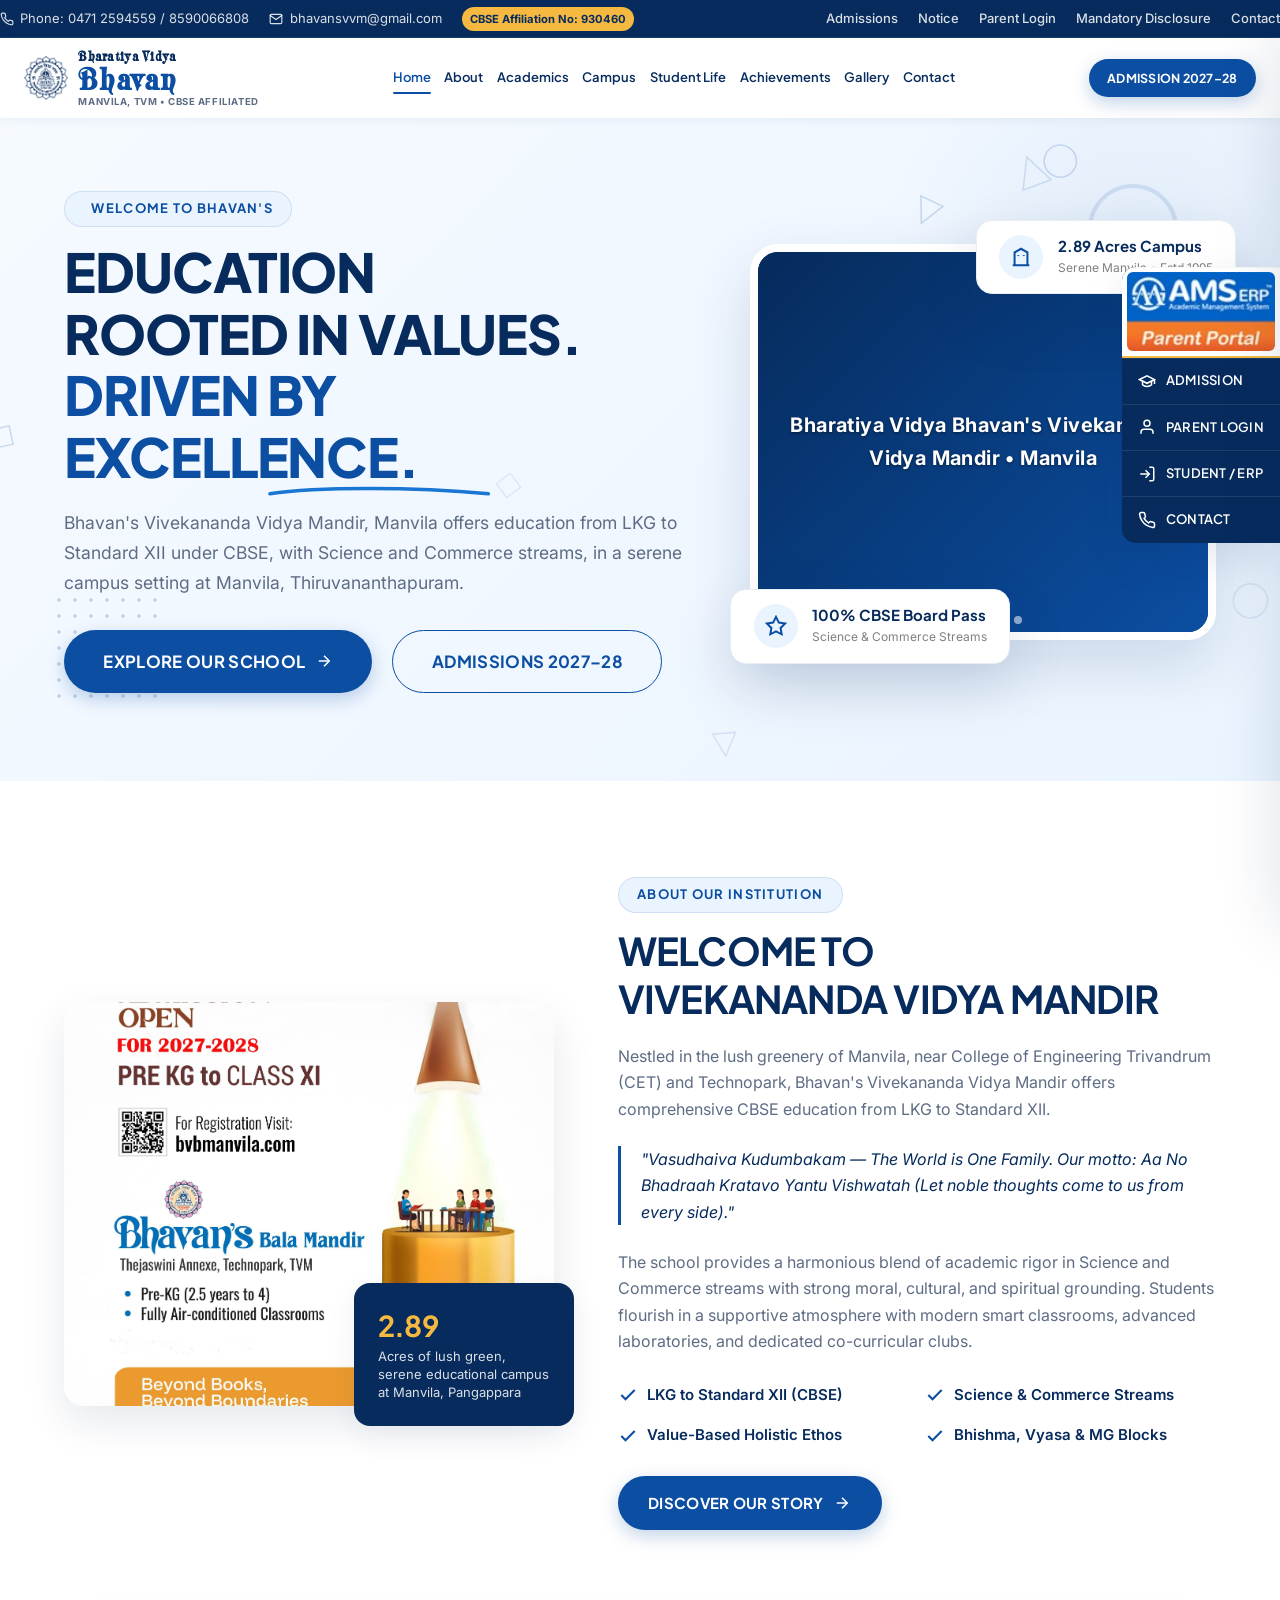
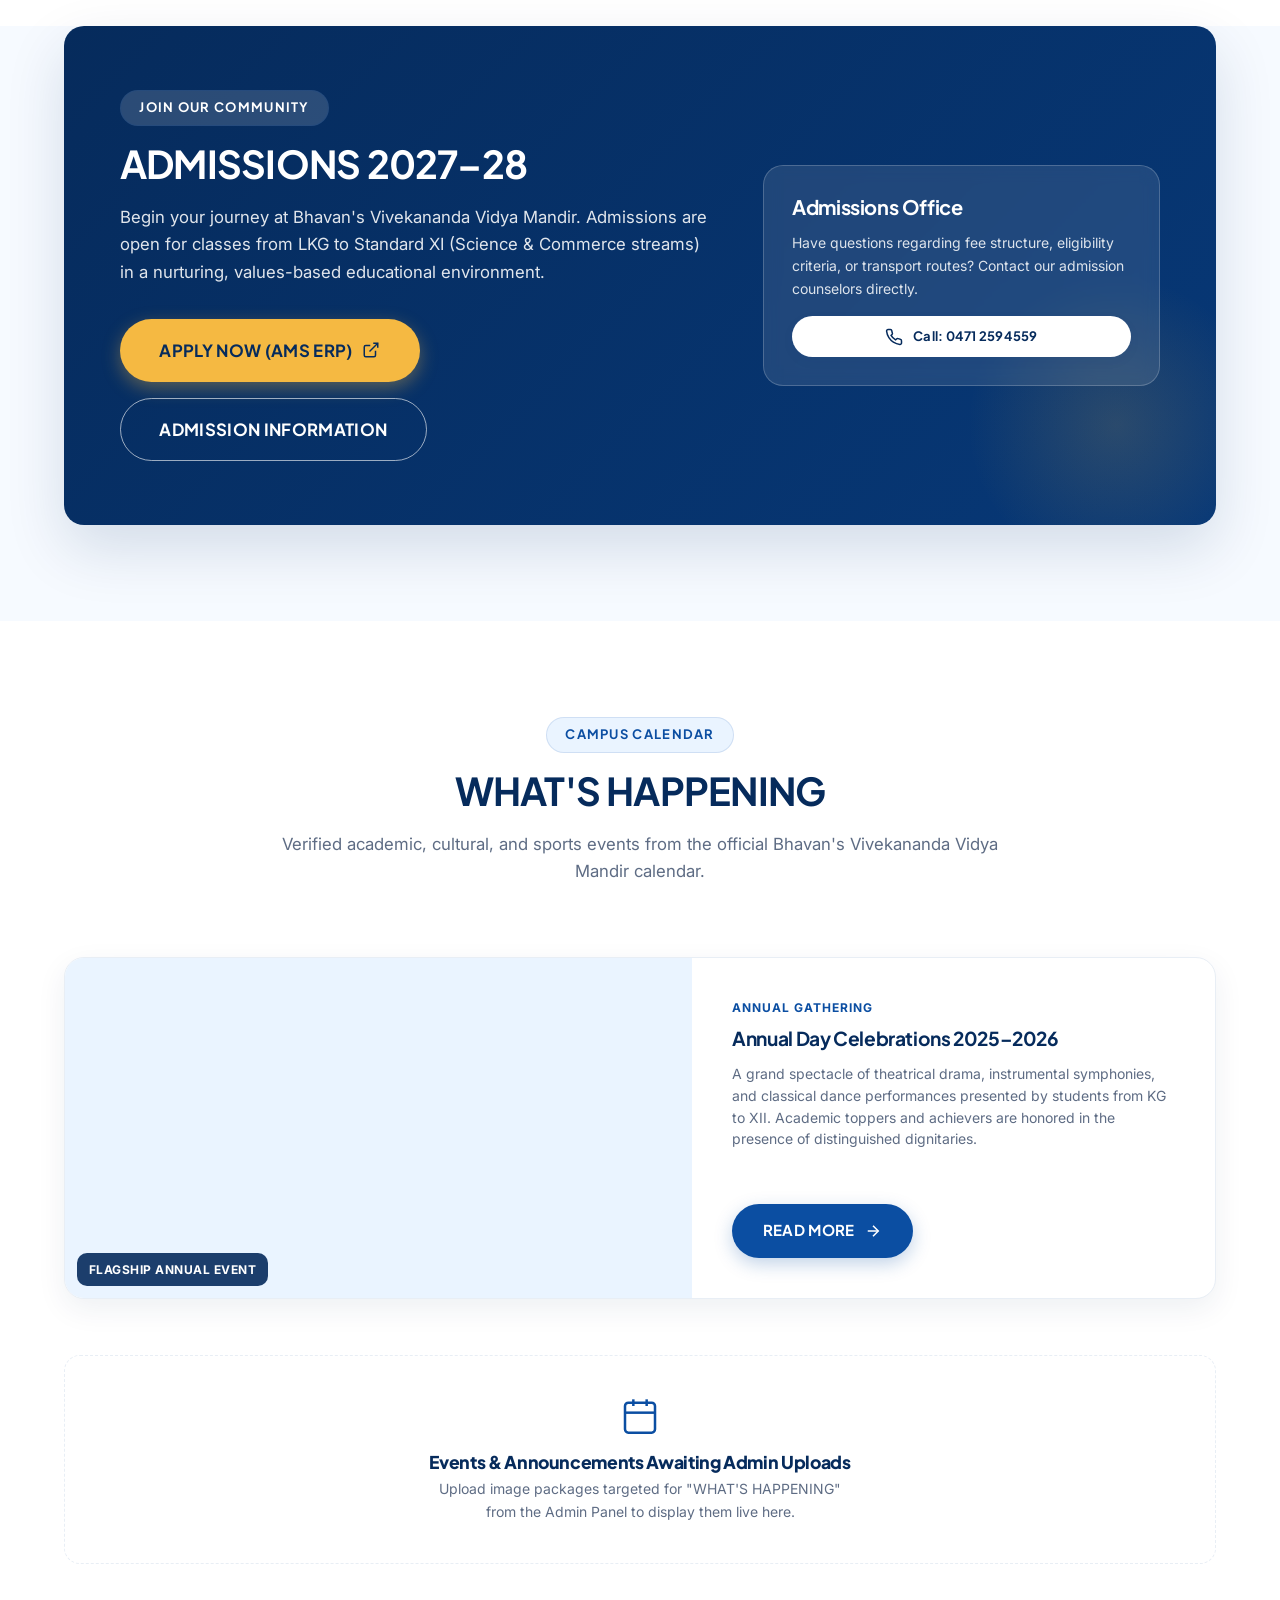
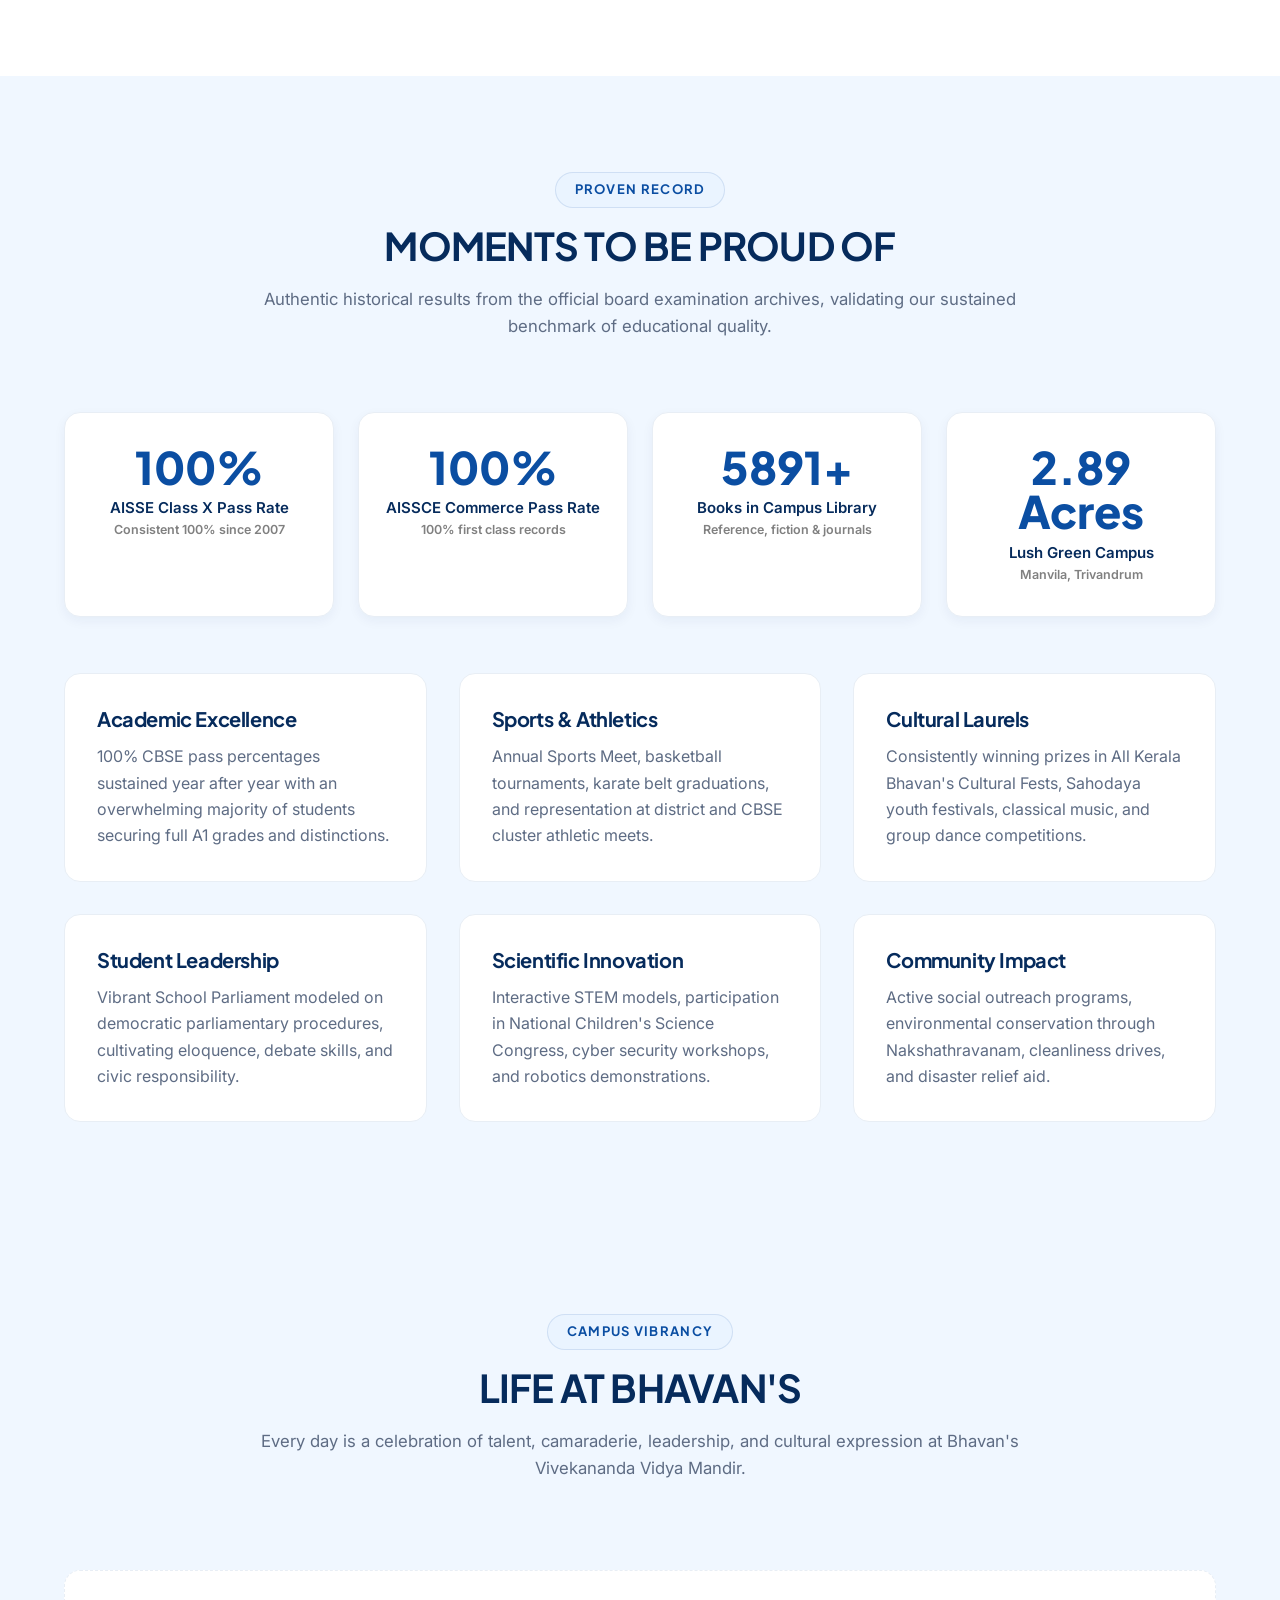
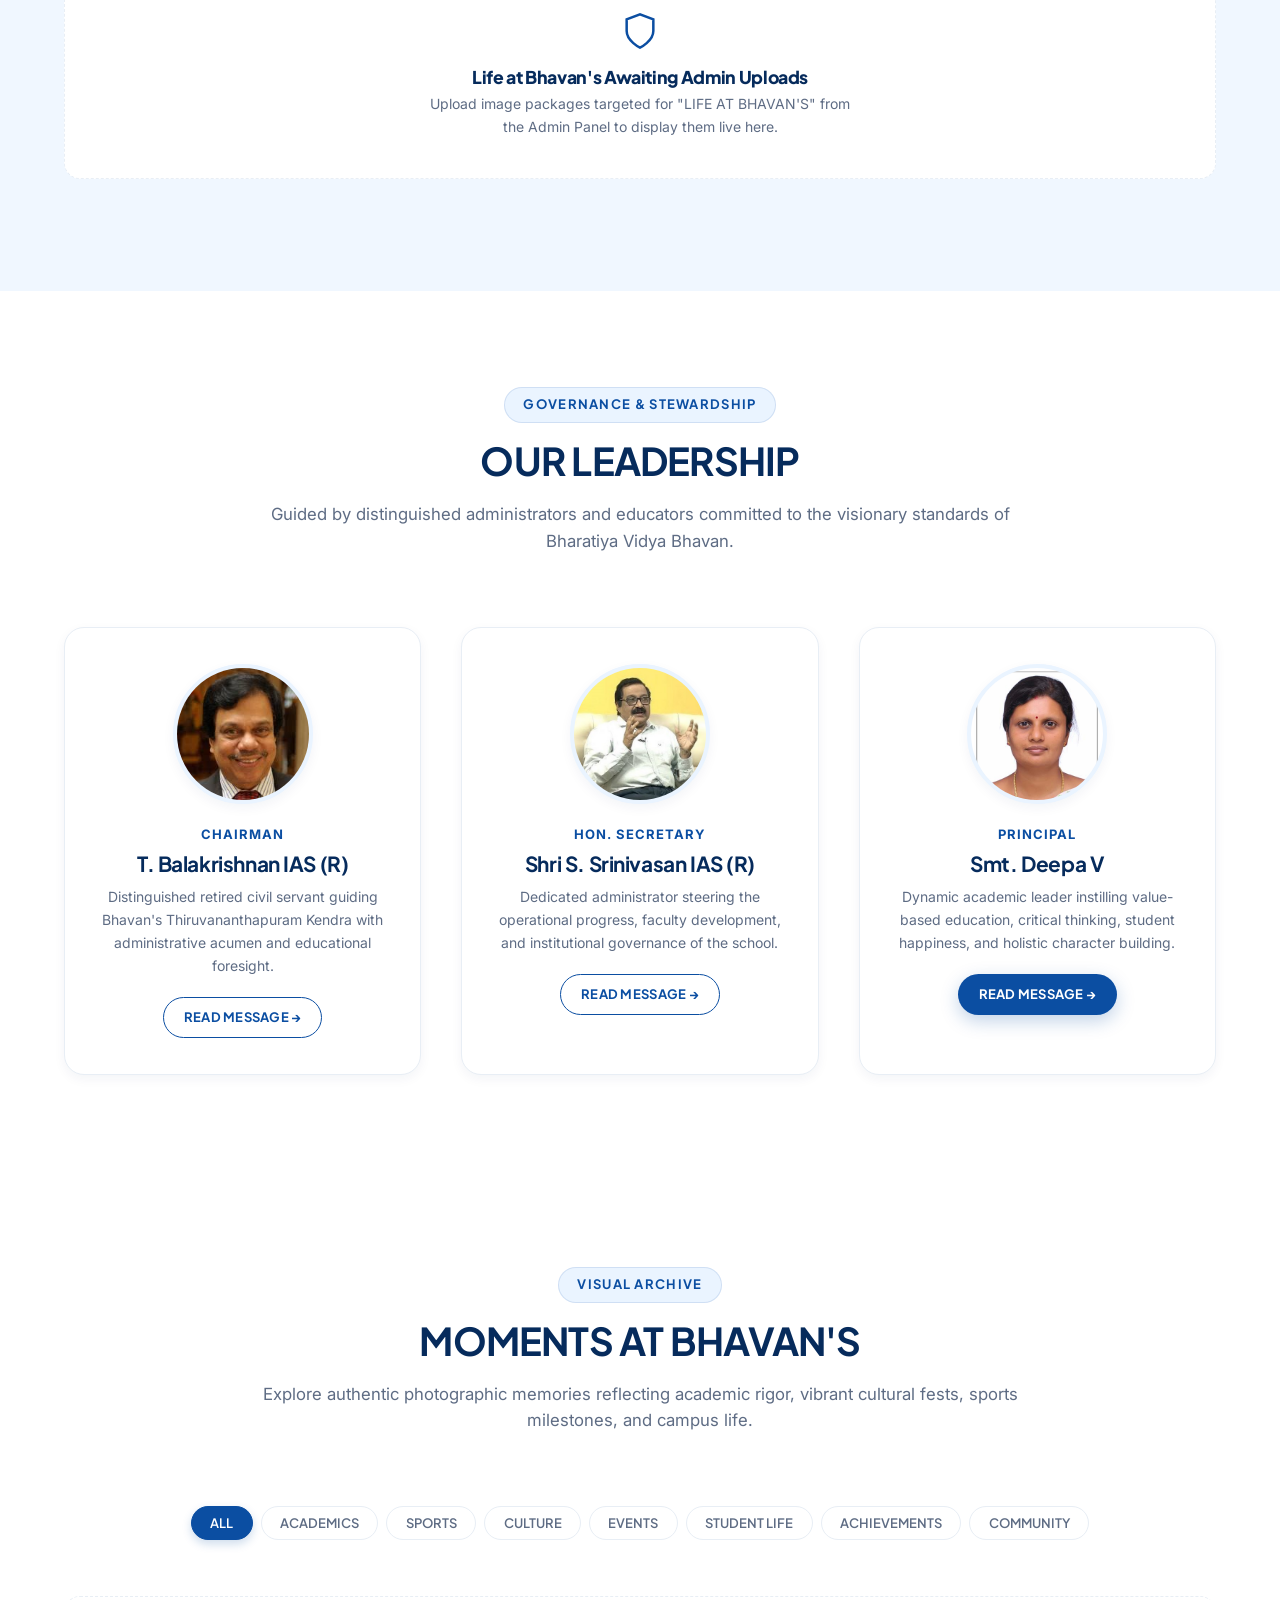
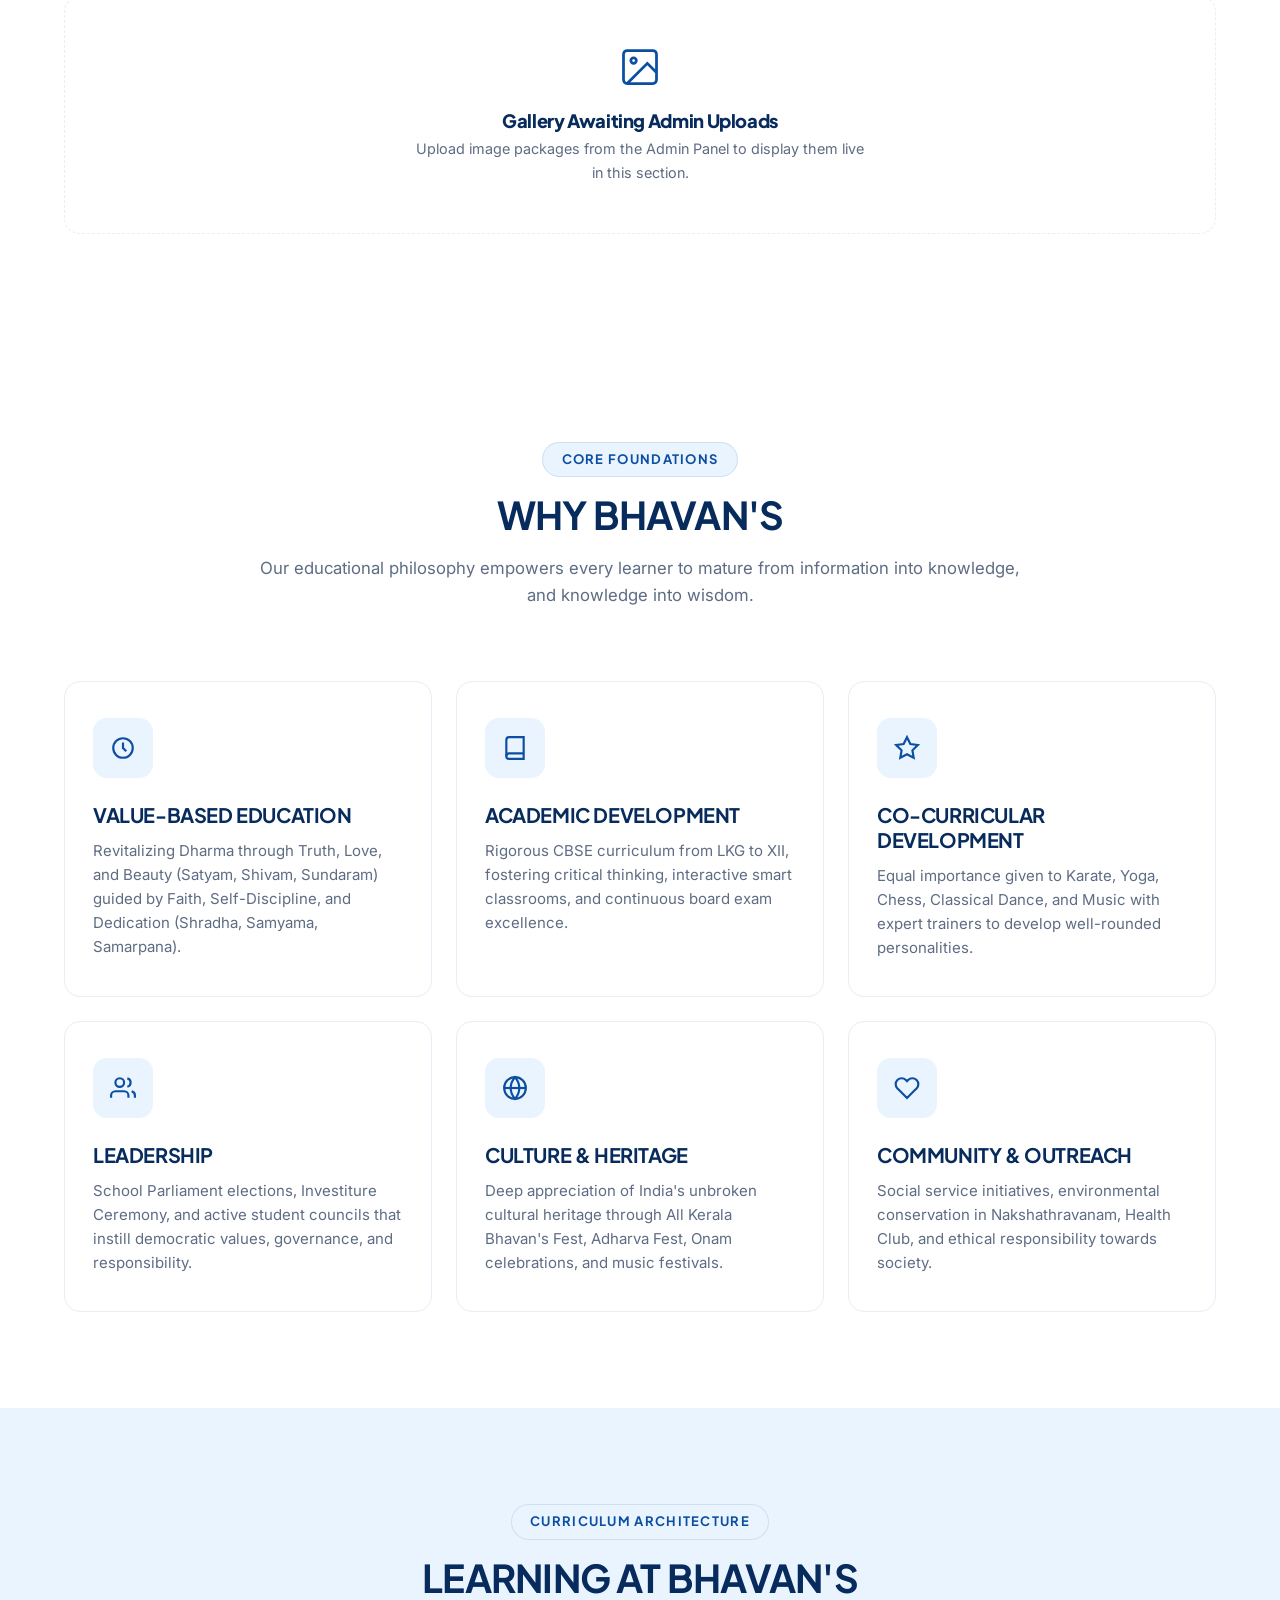
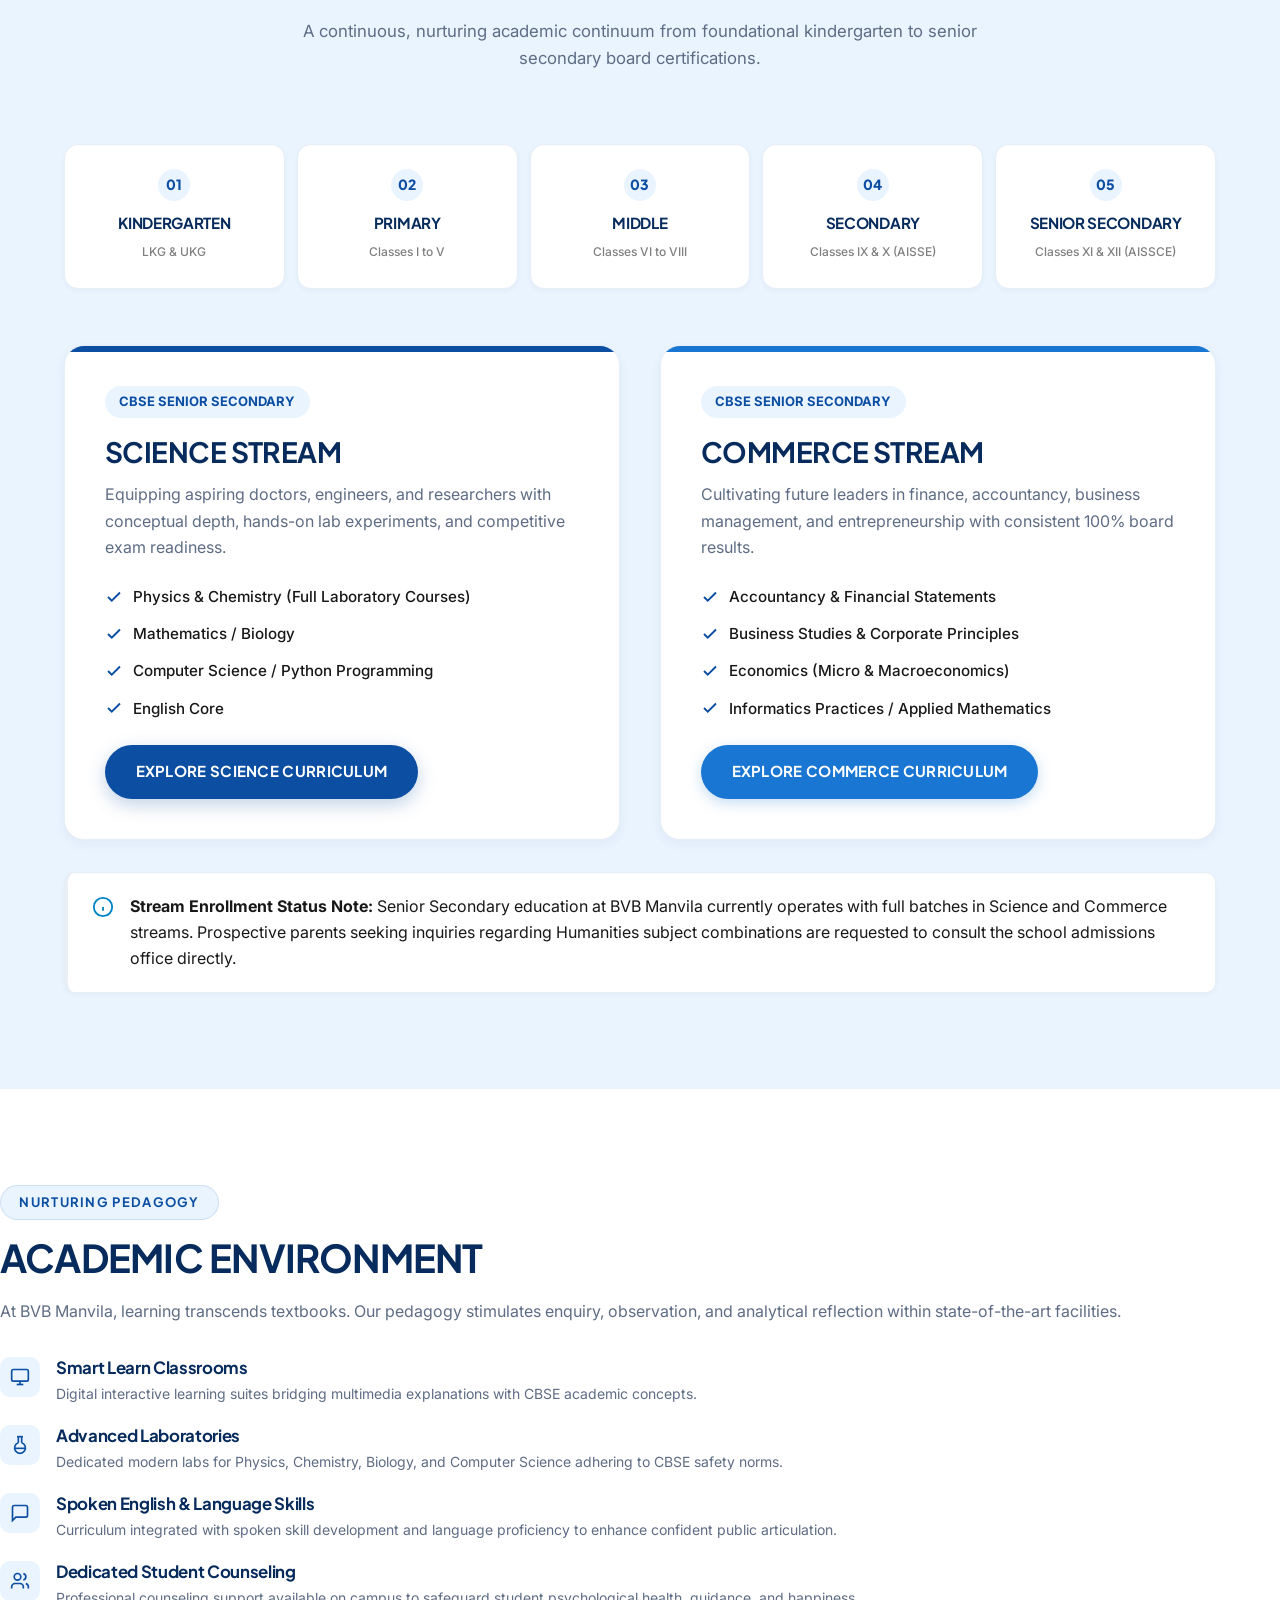
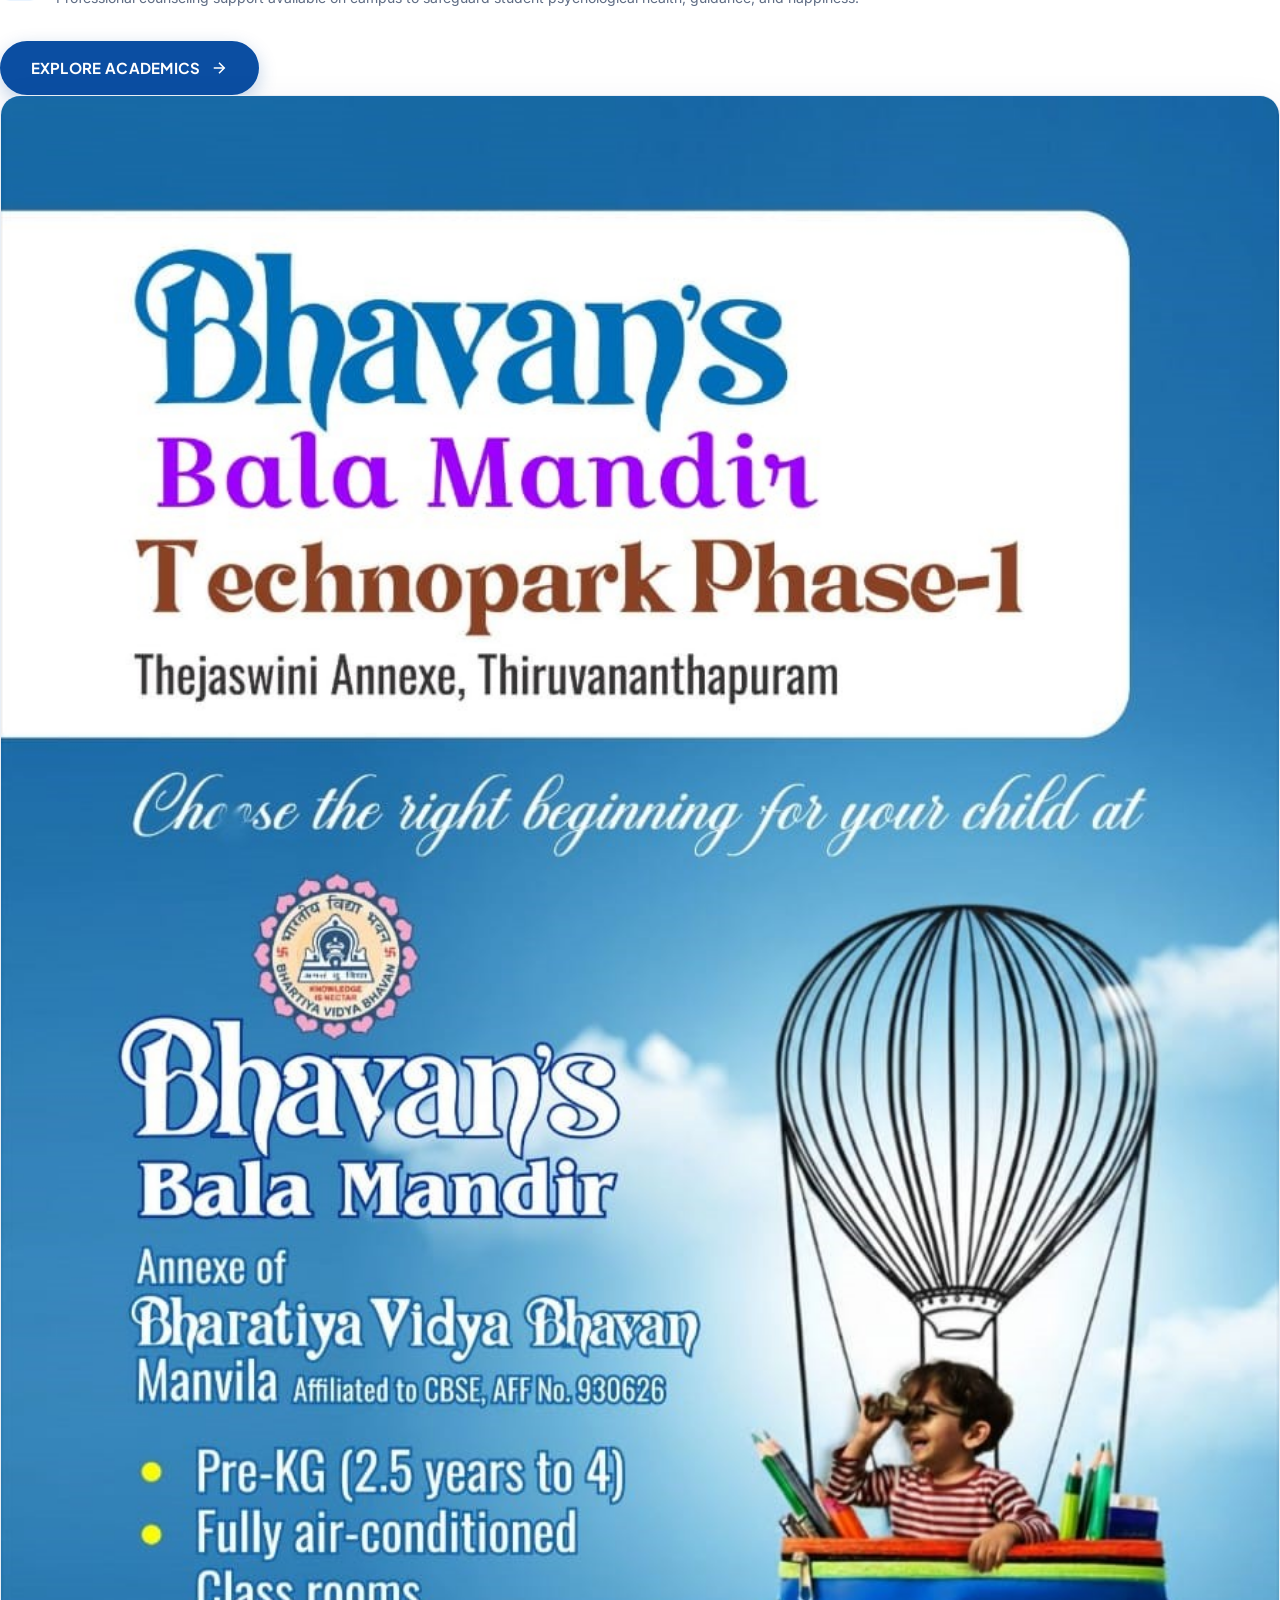
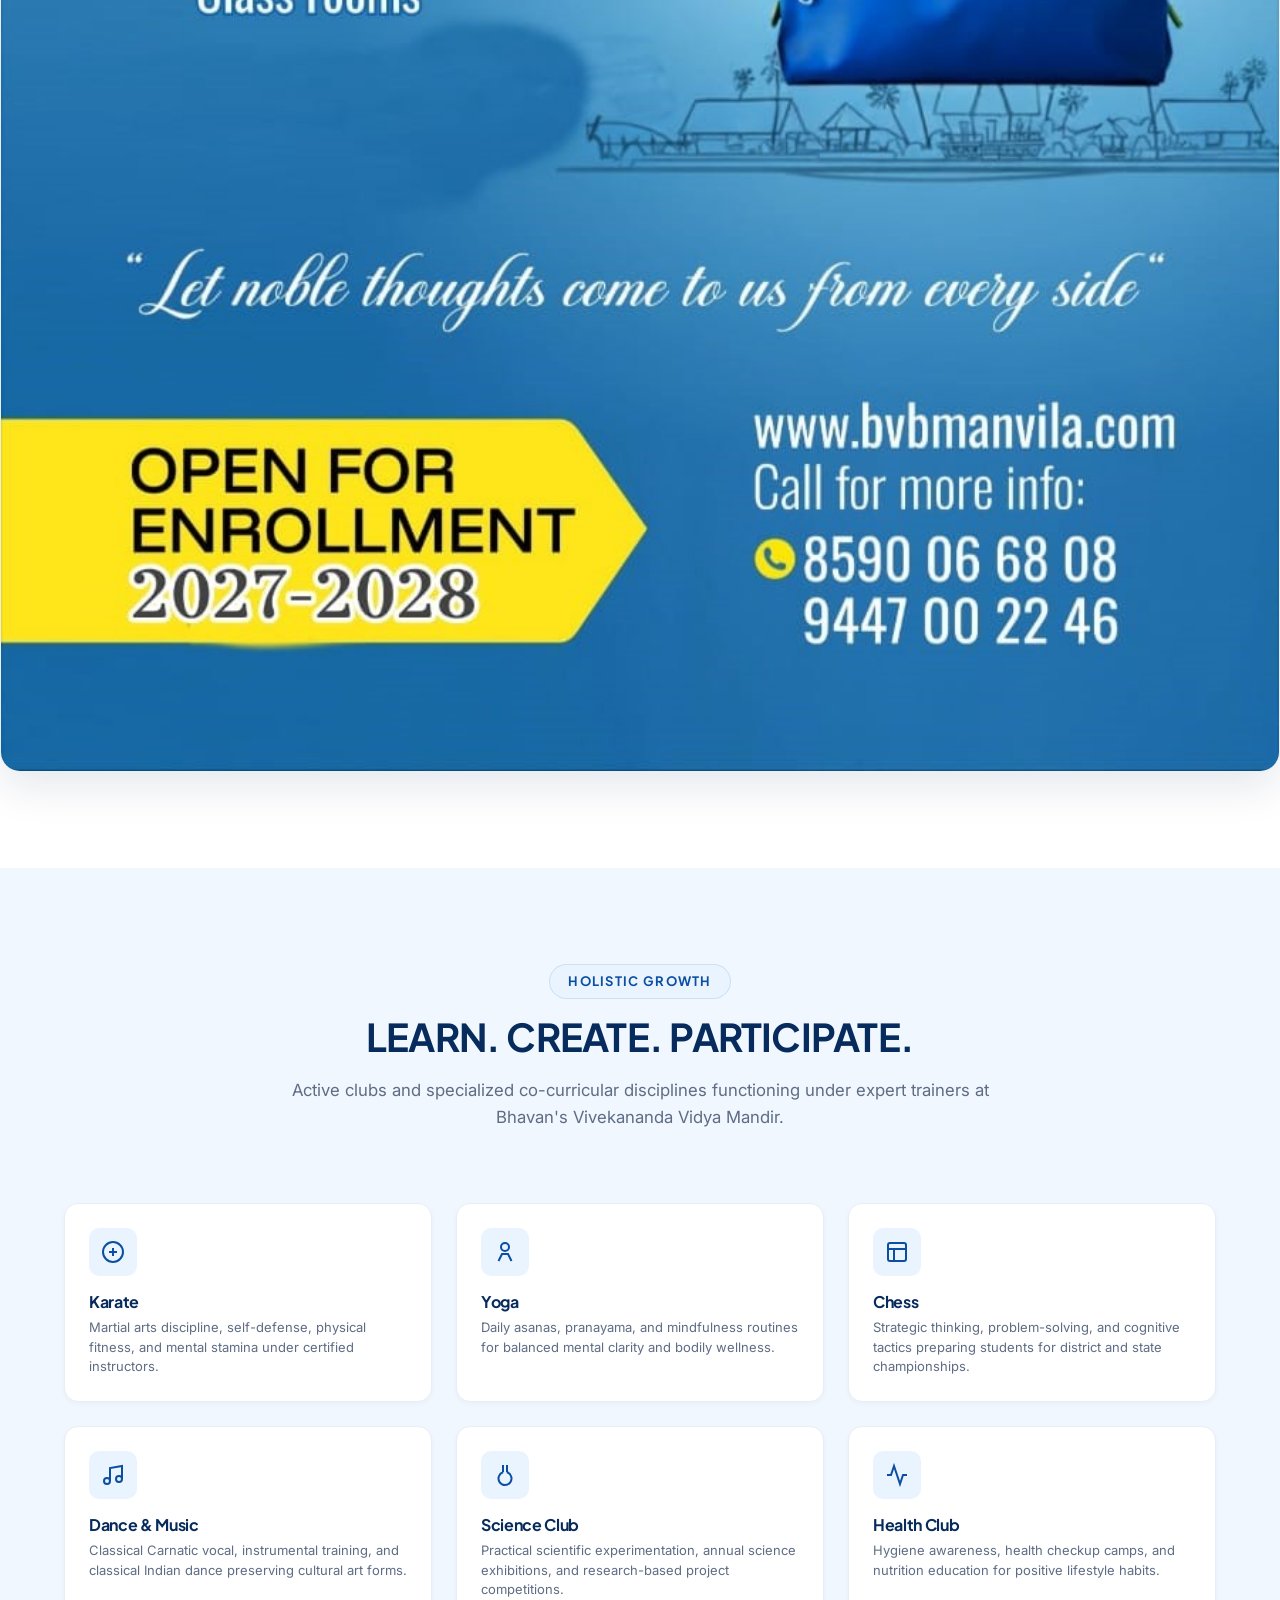
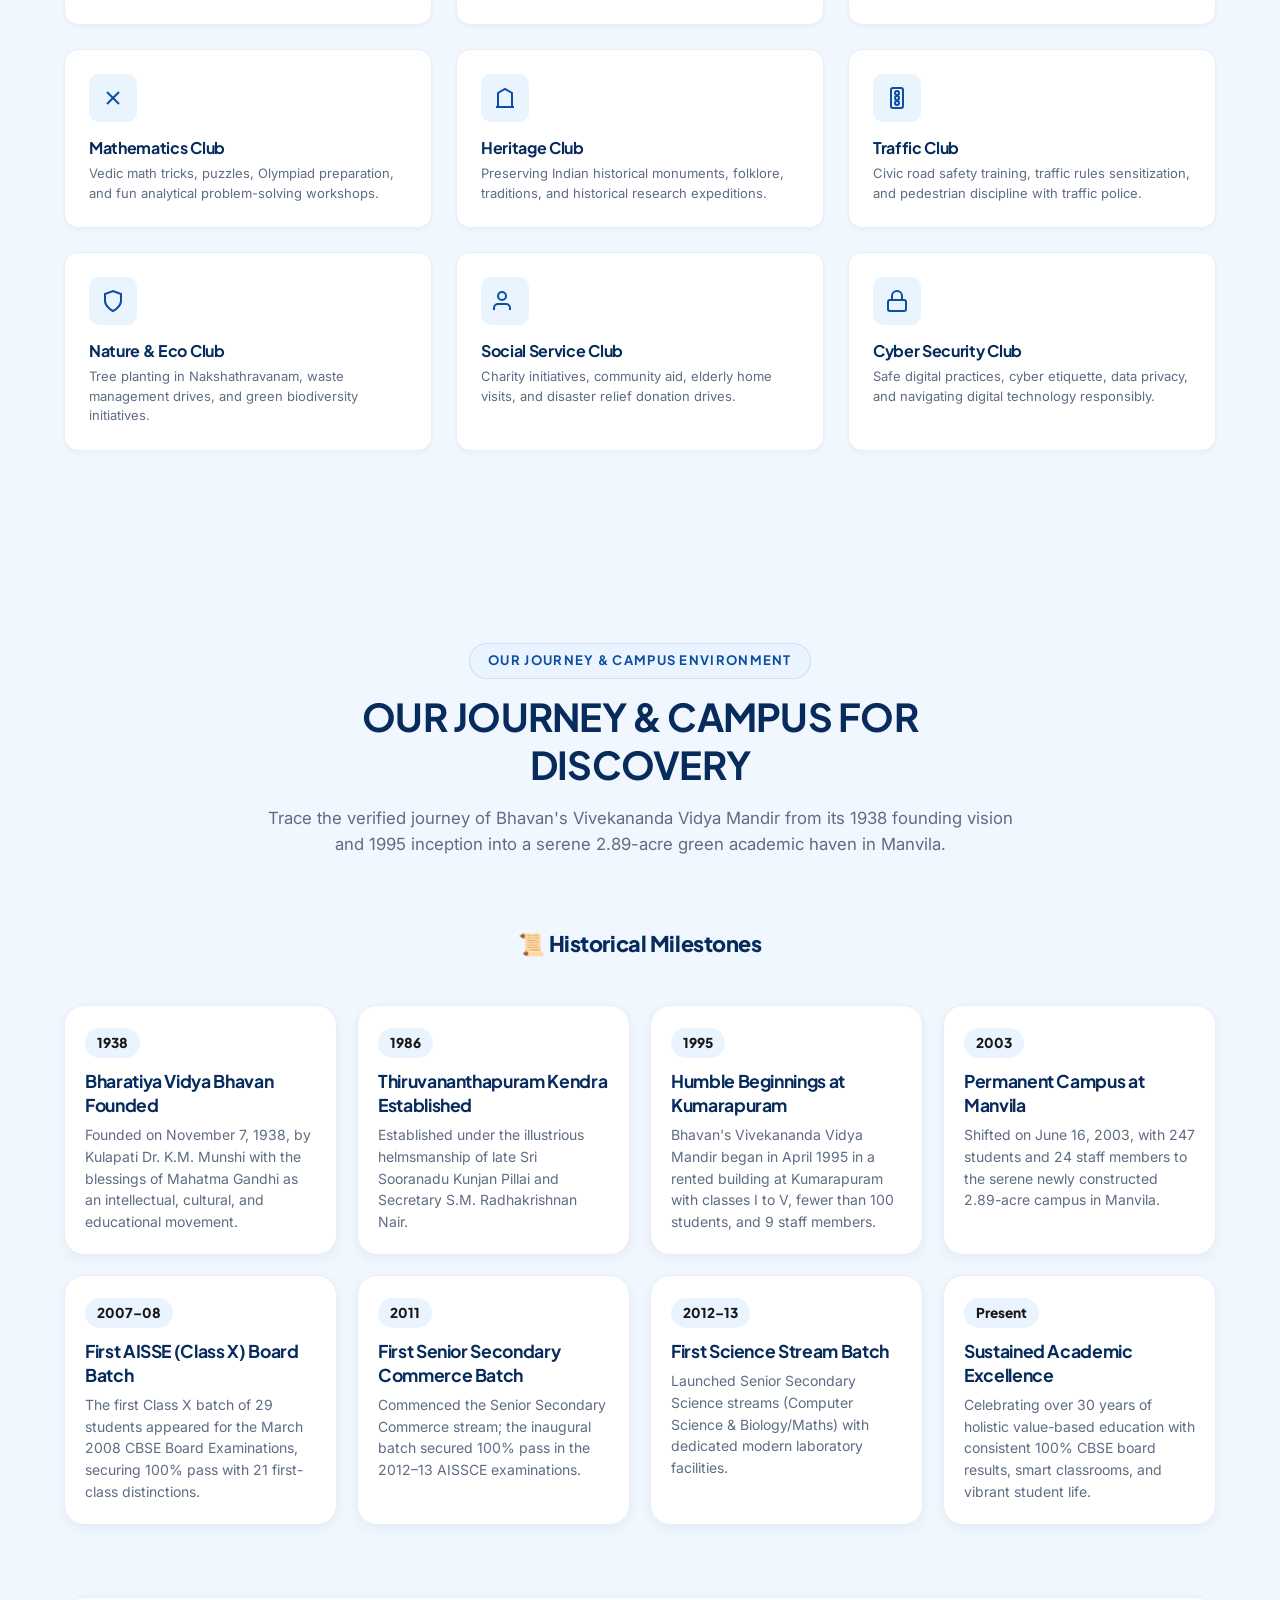
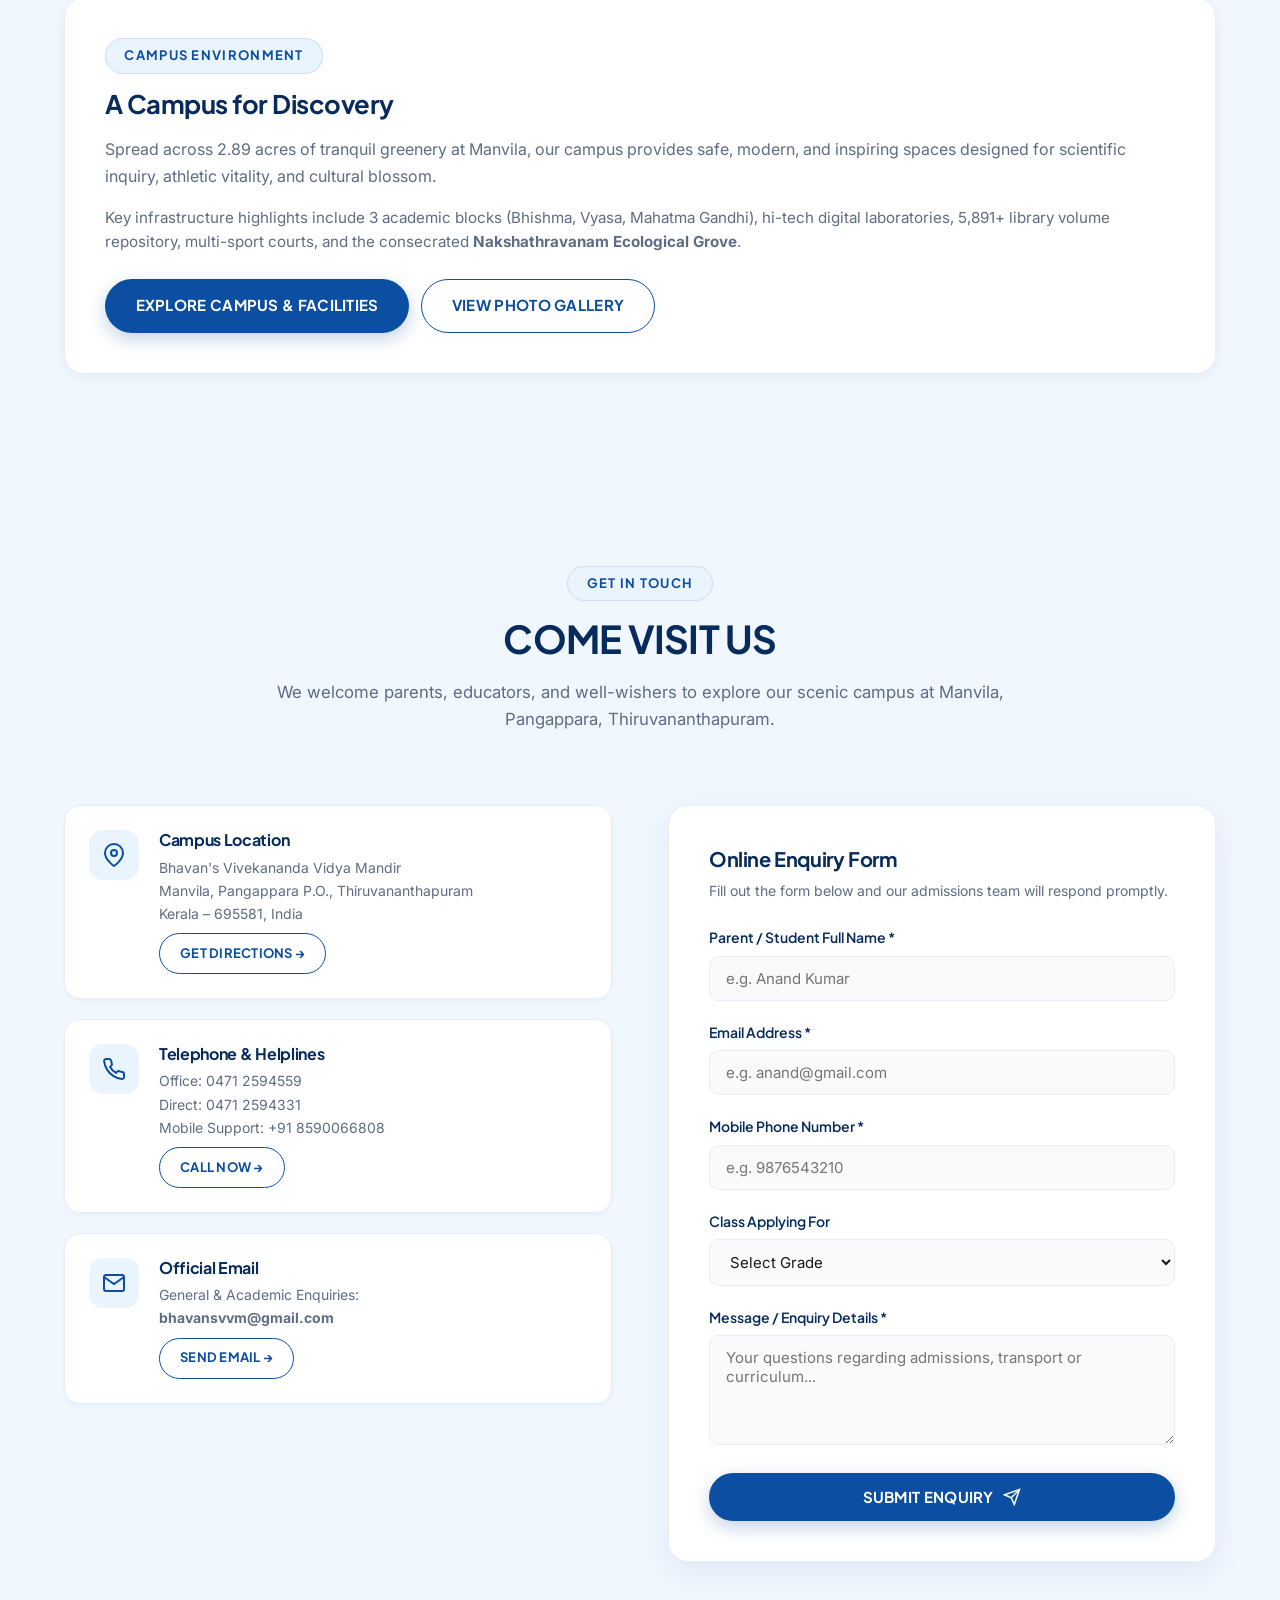
==== commit adccef6f: "Restore missing media image in Innovation in Teaching / Learning Infrastructure section" ====
--- a/index.html
+++ b/index.html
@@ -909,6 +909,12 @@
             <svg viewBox="0 0 24 24" fill="none" stroke="currentColor" stroke-width="2"><line x1="5" y1="12" x2="19" y2="12"></line><polyline points="12 5 19 12 12 19"></polyline></svg>
           </a>
         </div>
+
+        <div class="academic-env-media" style="position: relative;">
+          <div class="card card-bordered" style="padding: 0; overflow: hidden; border-radius: var(--radius-xl); box-shadow: var(--shadow-lg);">
+            <img src="assets/images/campus/pdf_extracted/pdf_img_2.jpg" alt="Bhavan's Vivekananda Vidya Mandir Academic Environment" style="width: 100%; height: 100%; min-height: 380px; object-fit: cover; display: block;" loading="lazy">
+          </div>
+        </div>
       </div>
     </section>
 
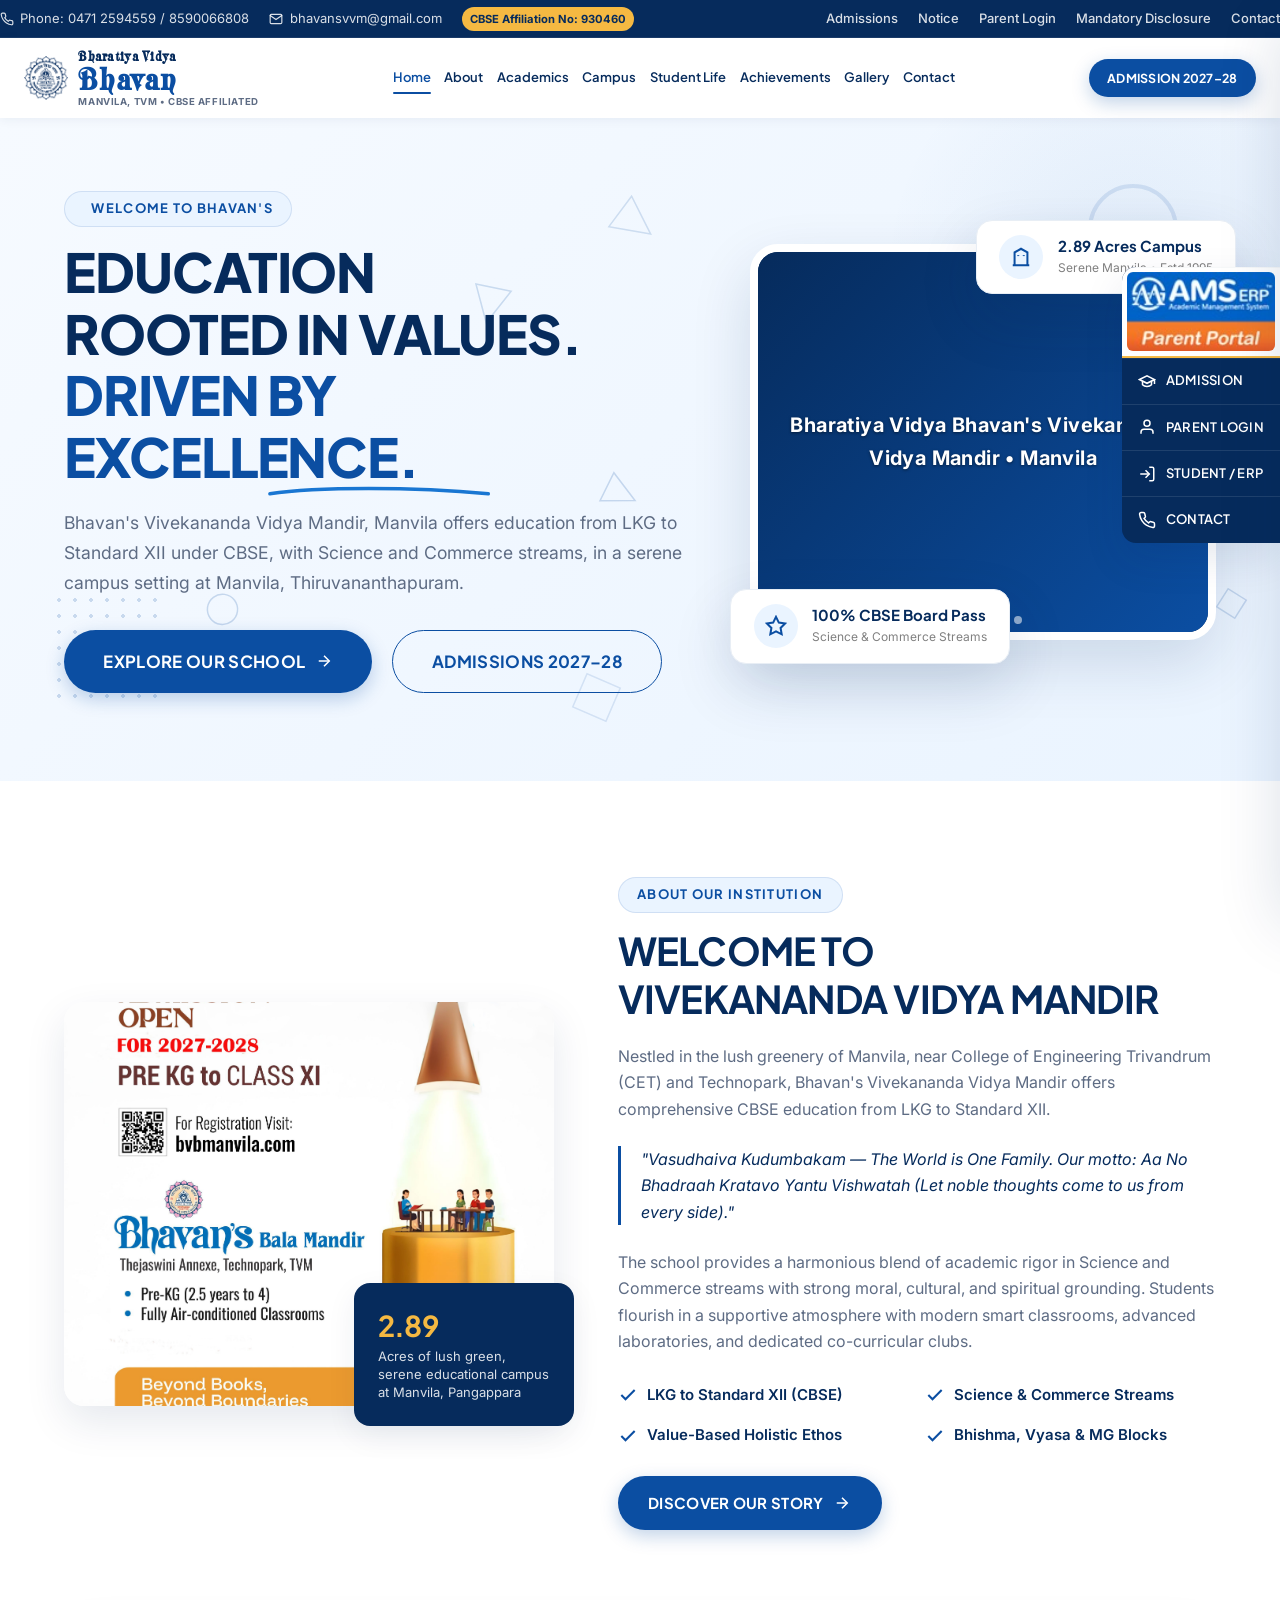
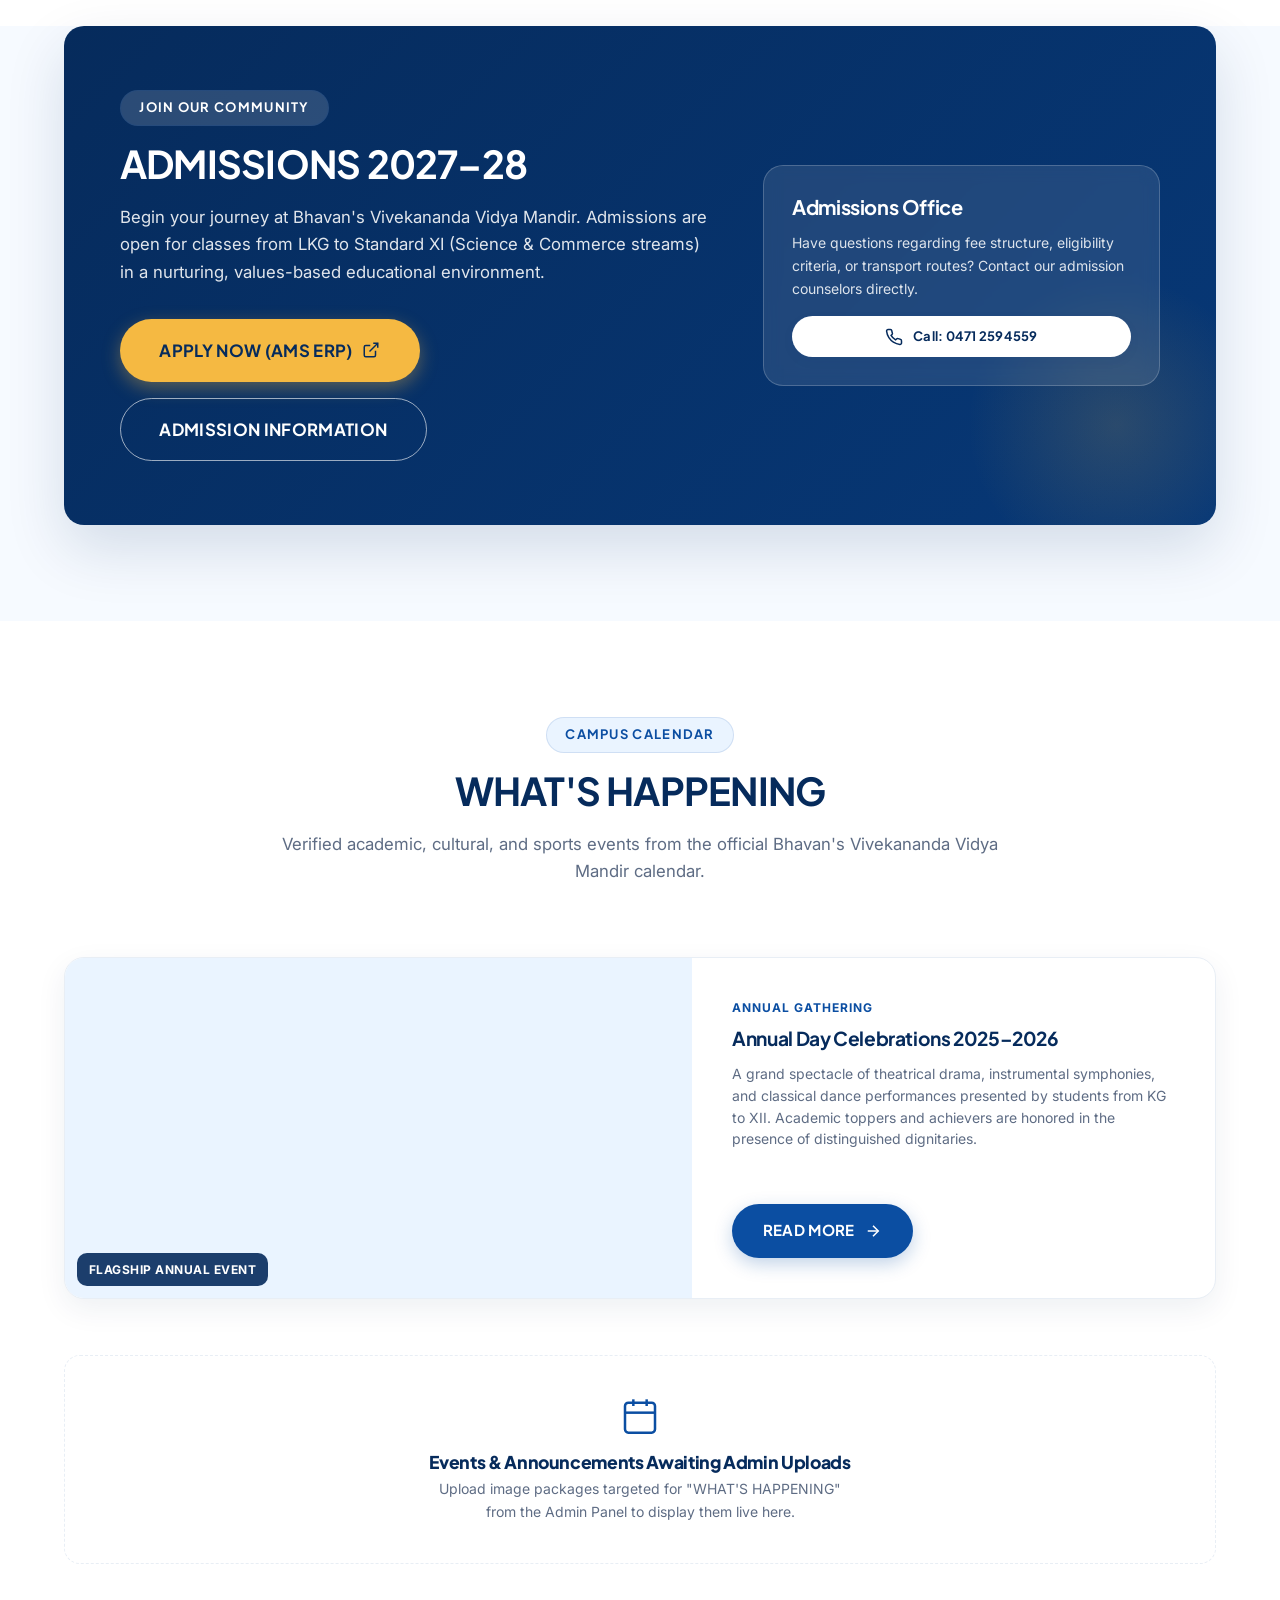
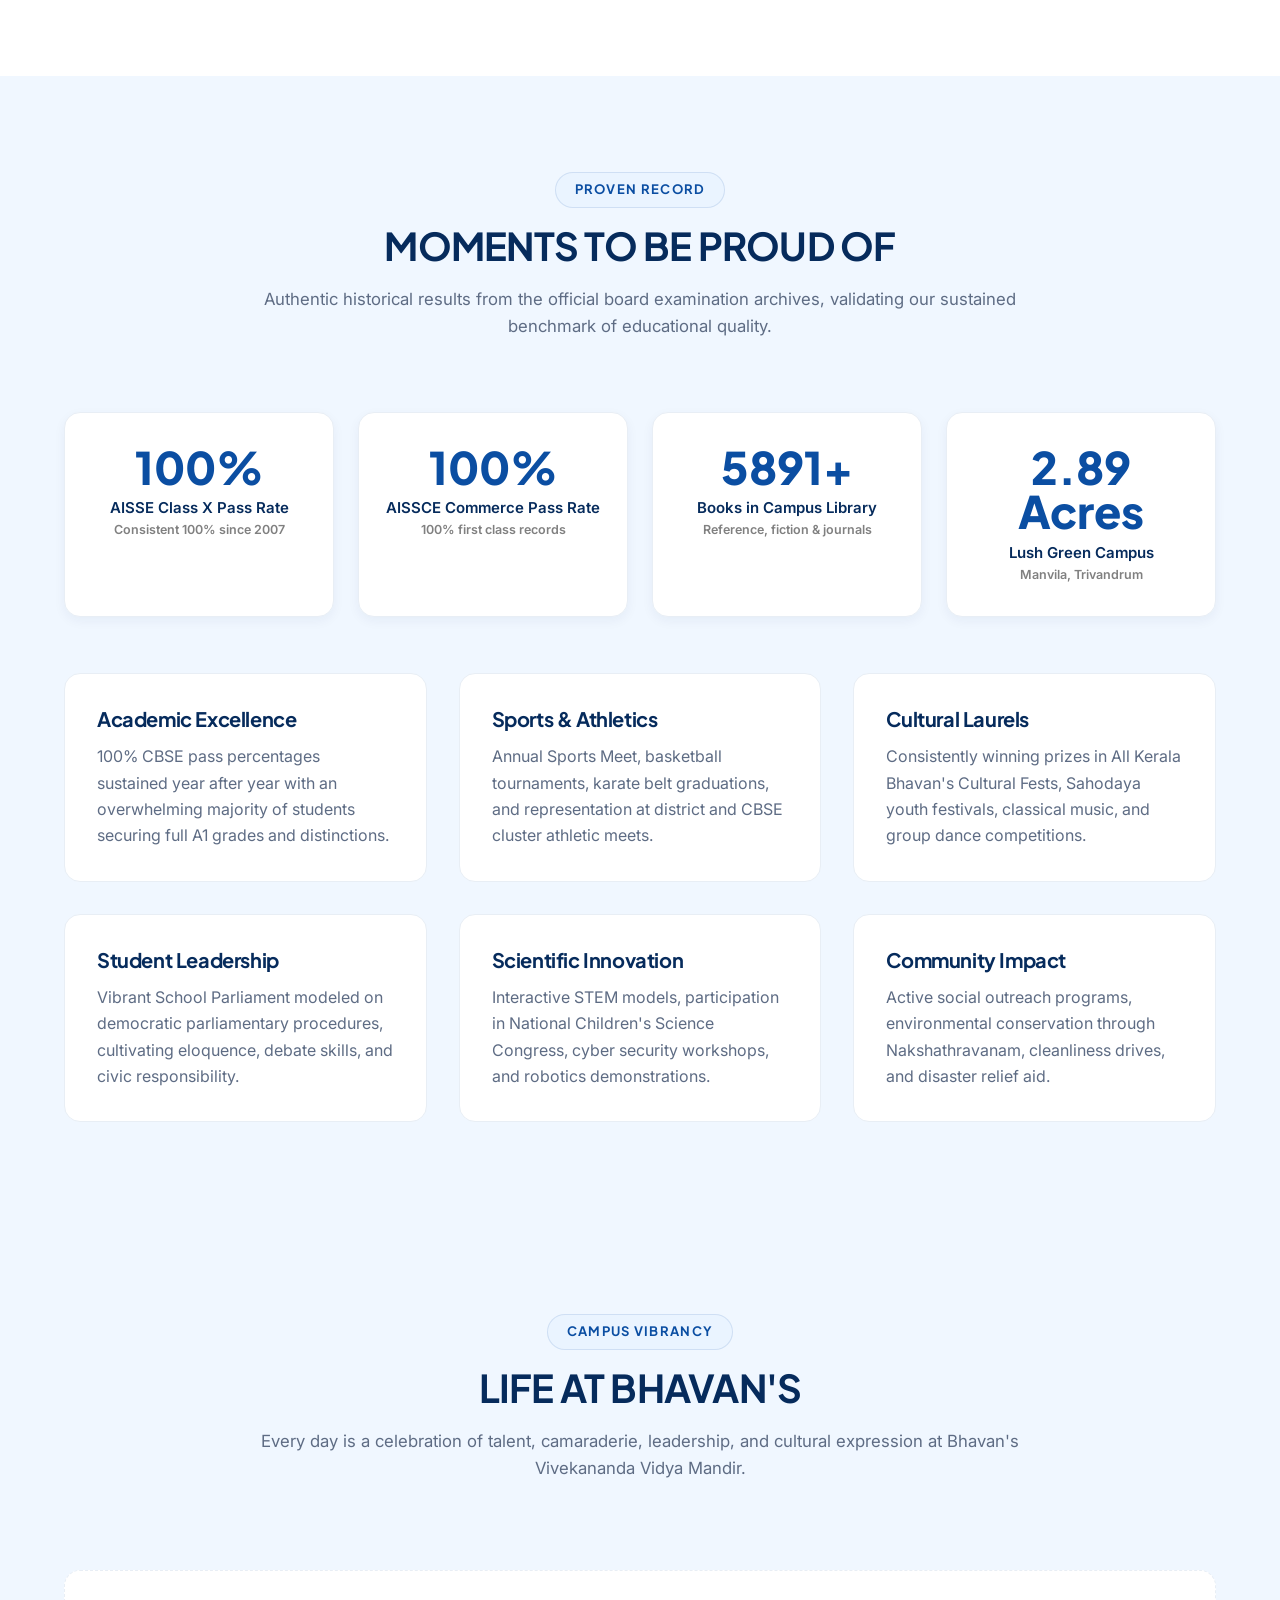
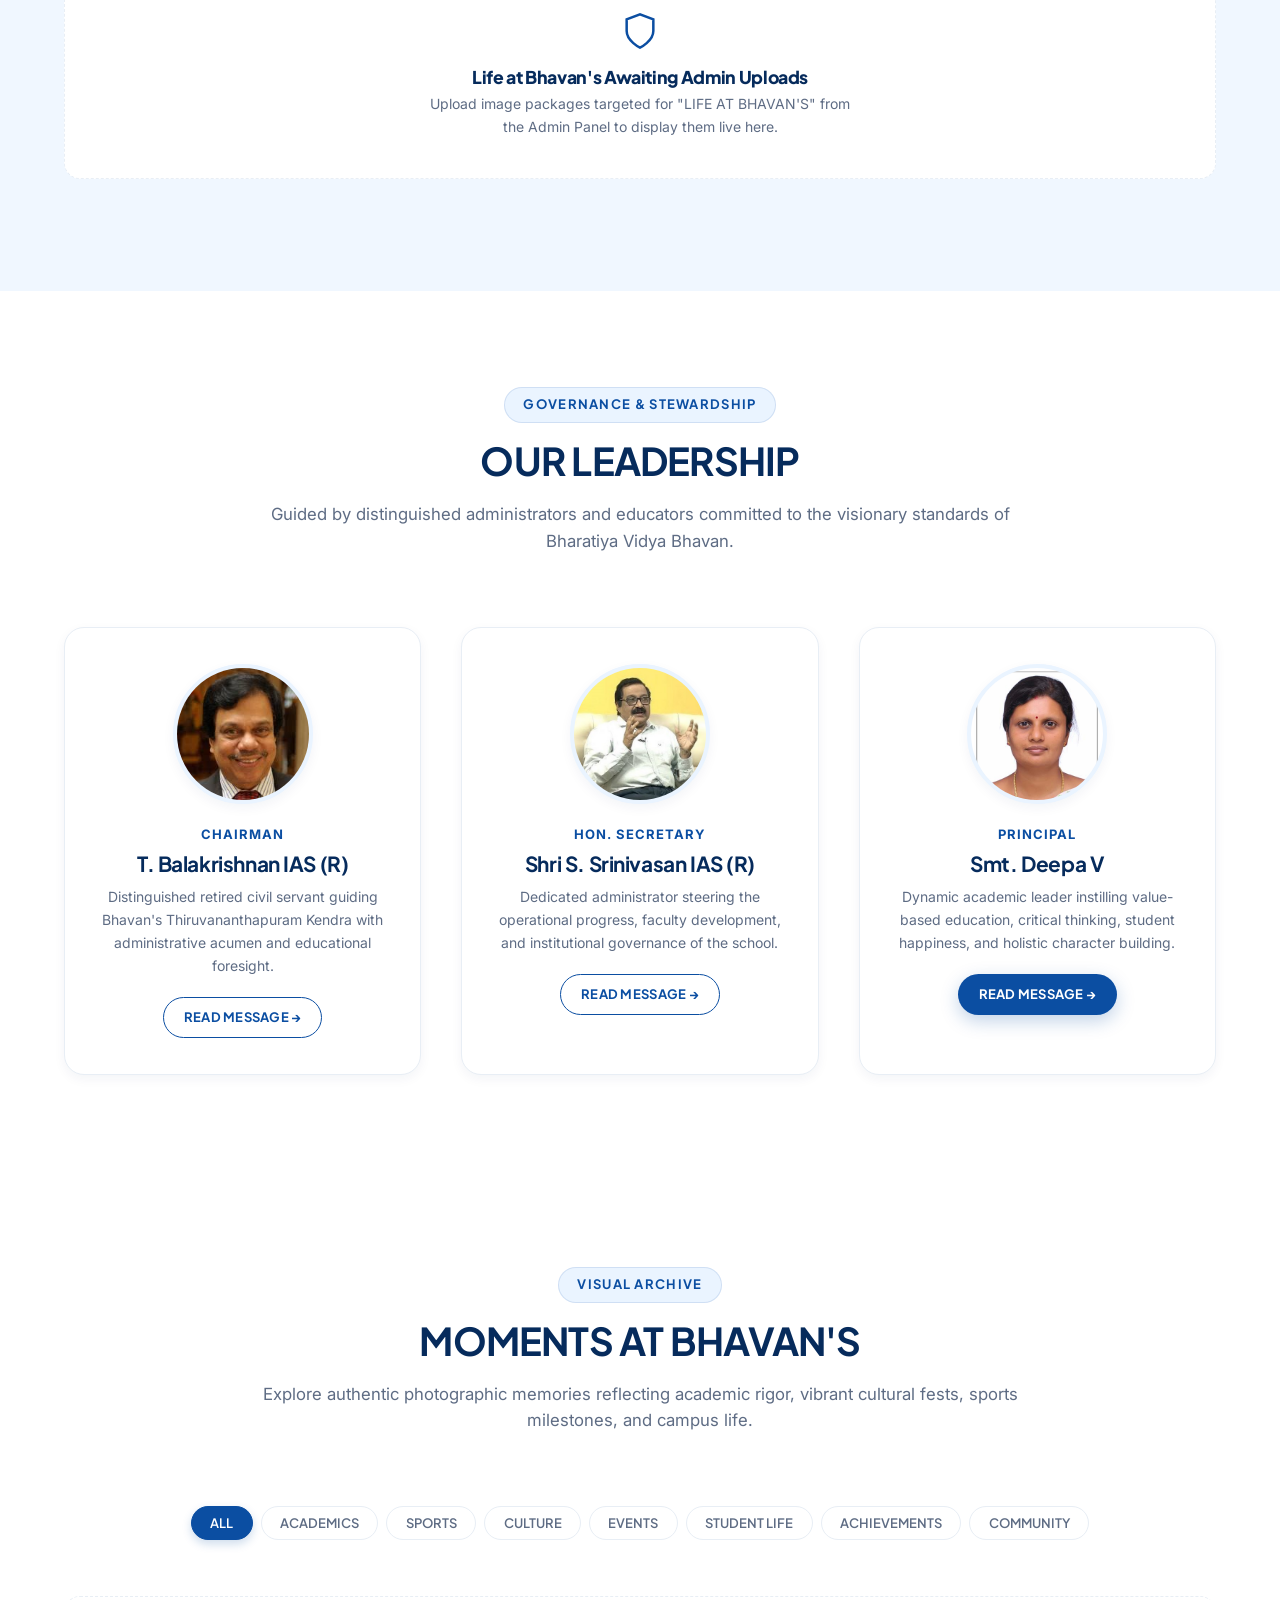
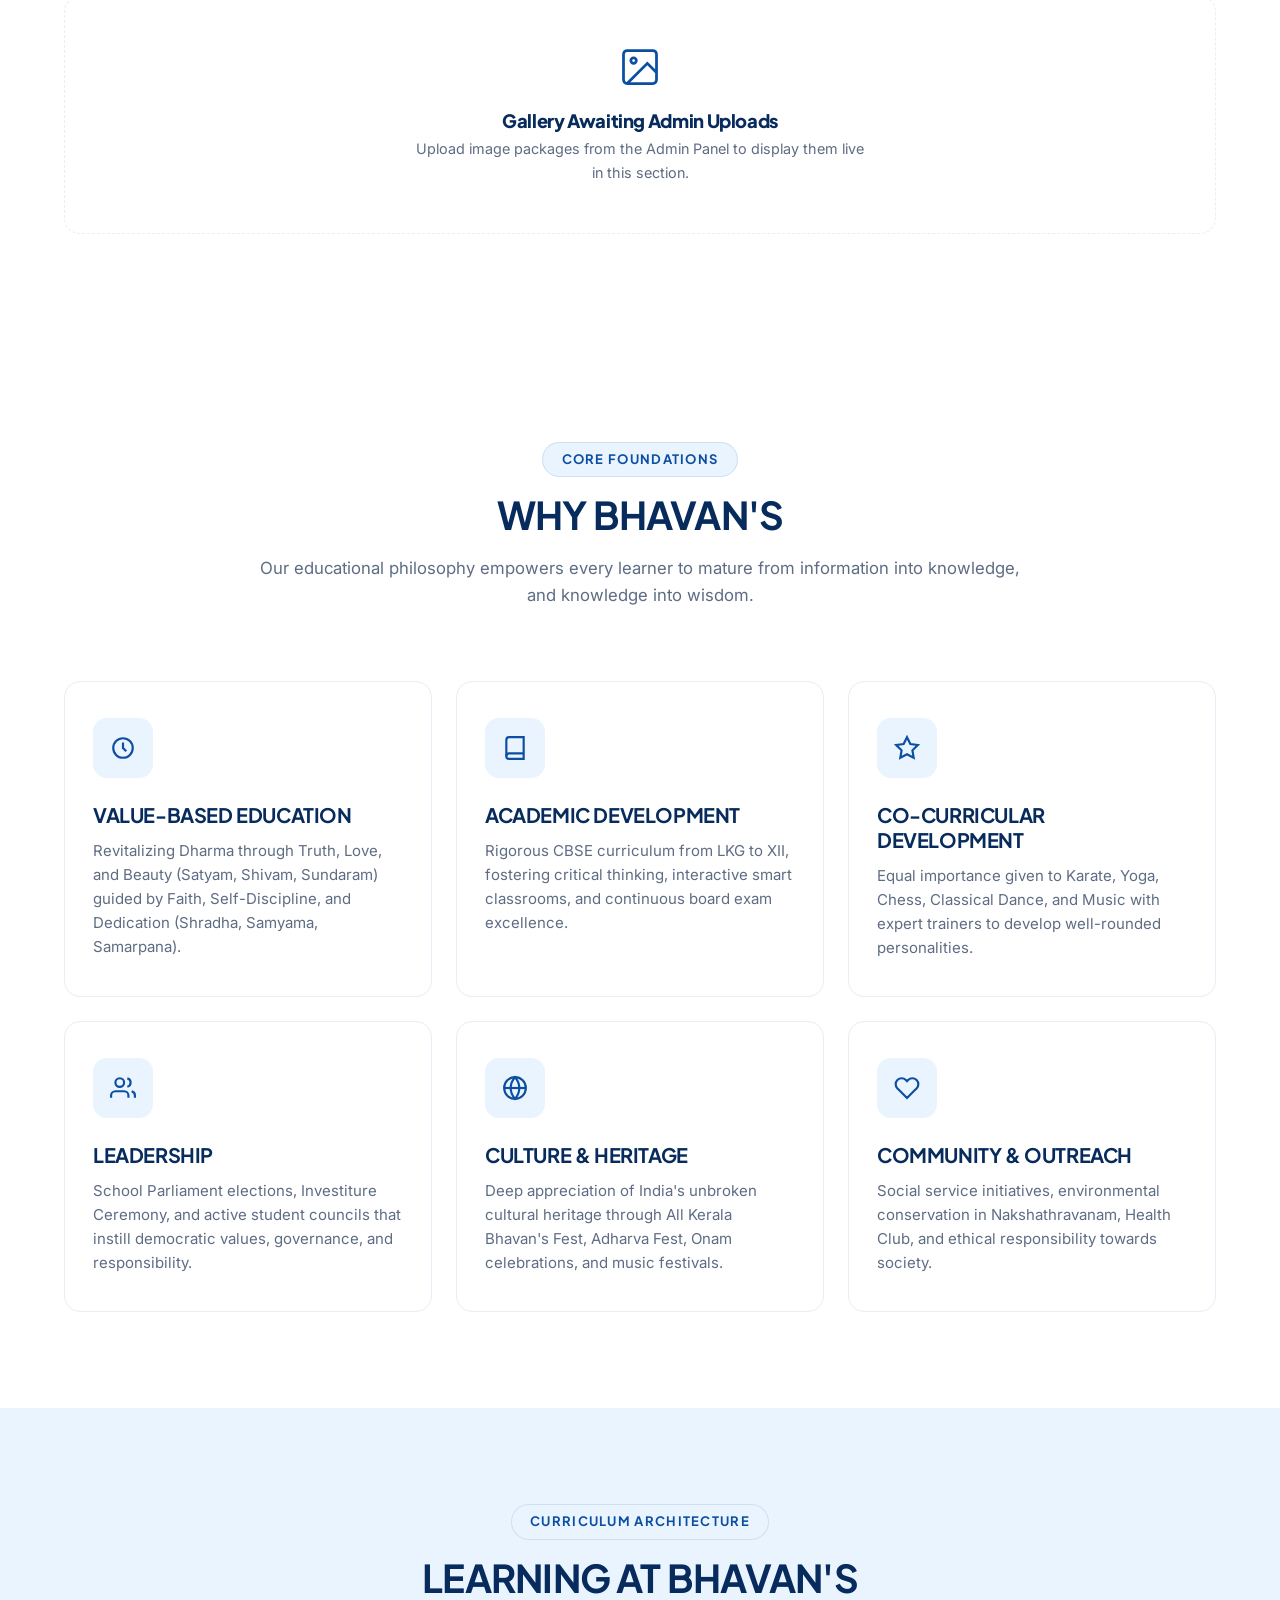
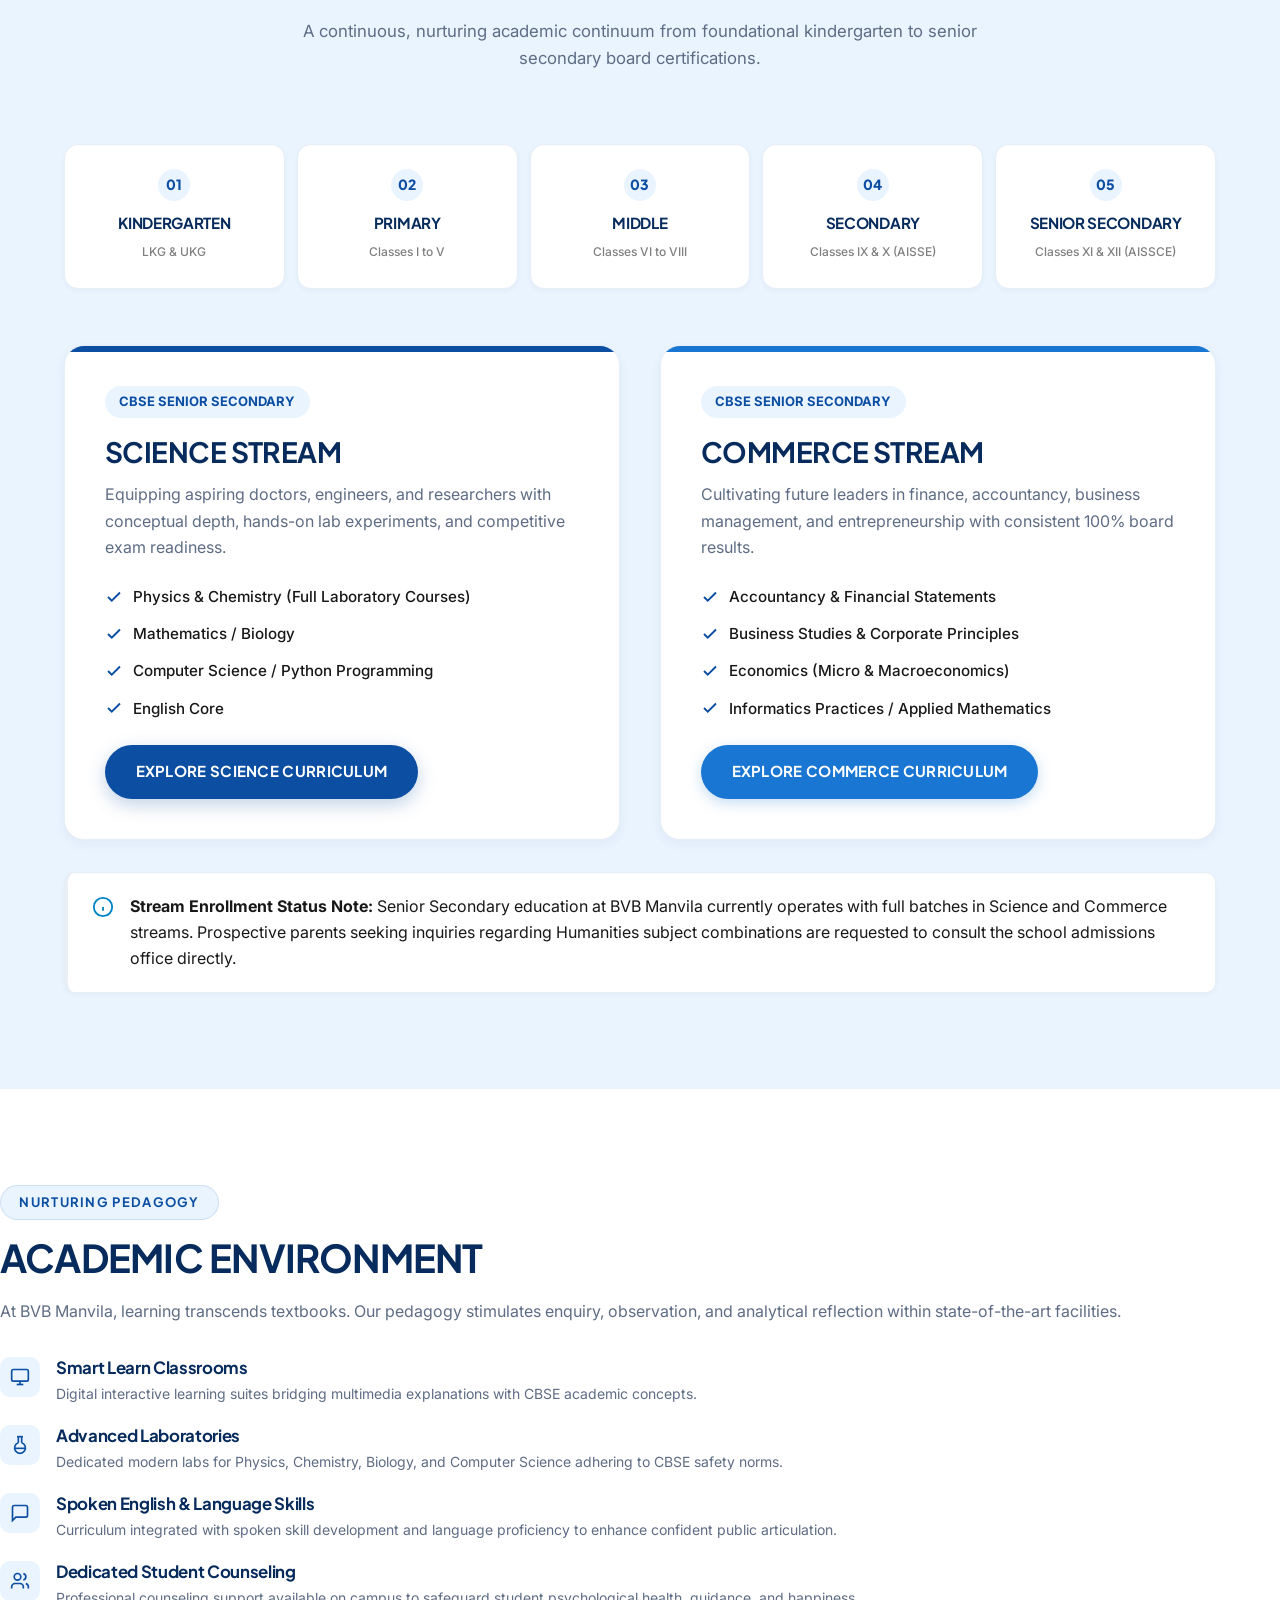
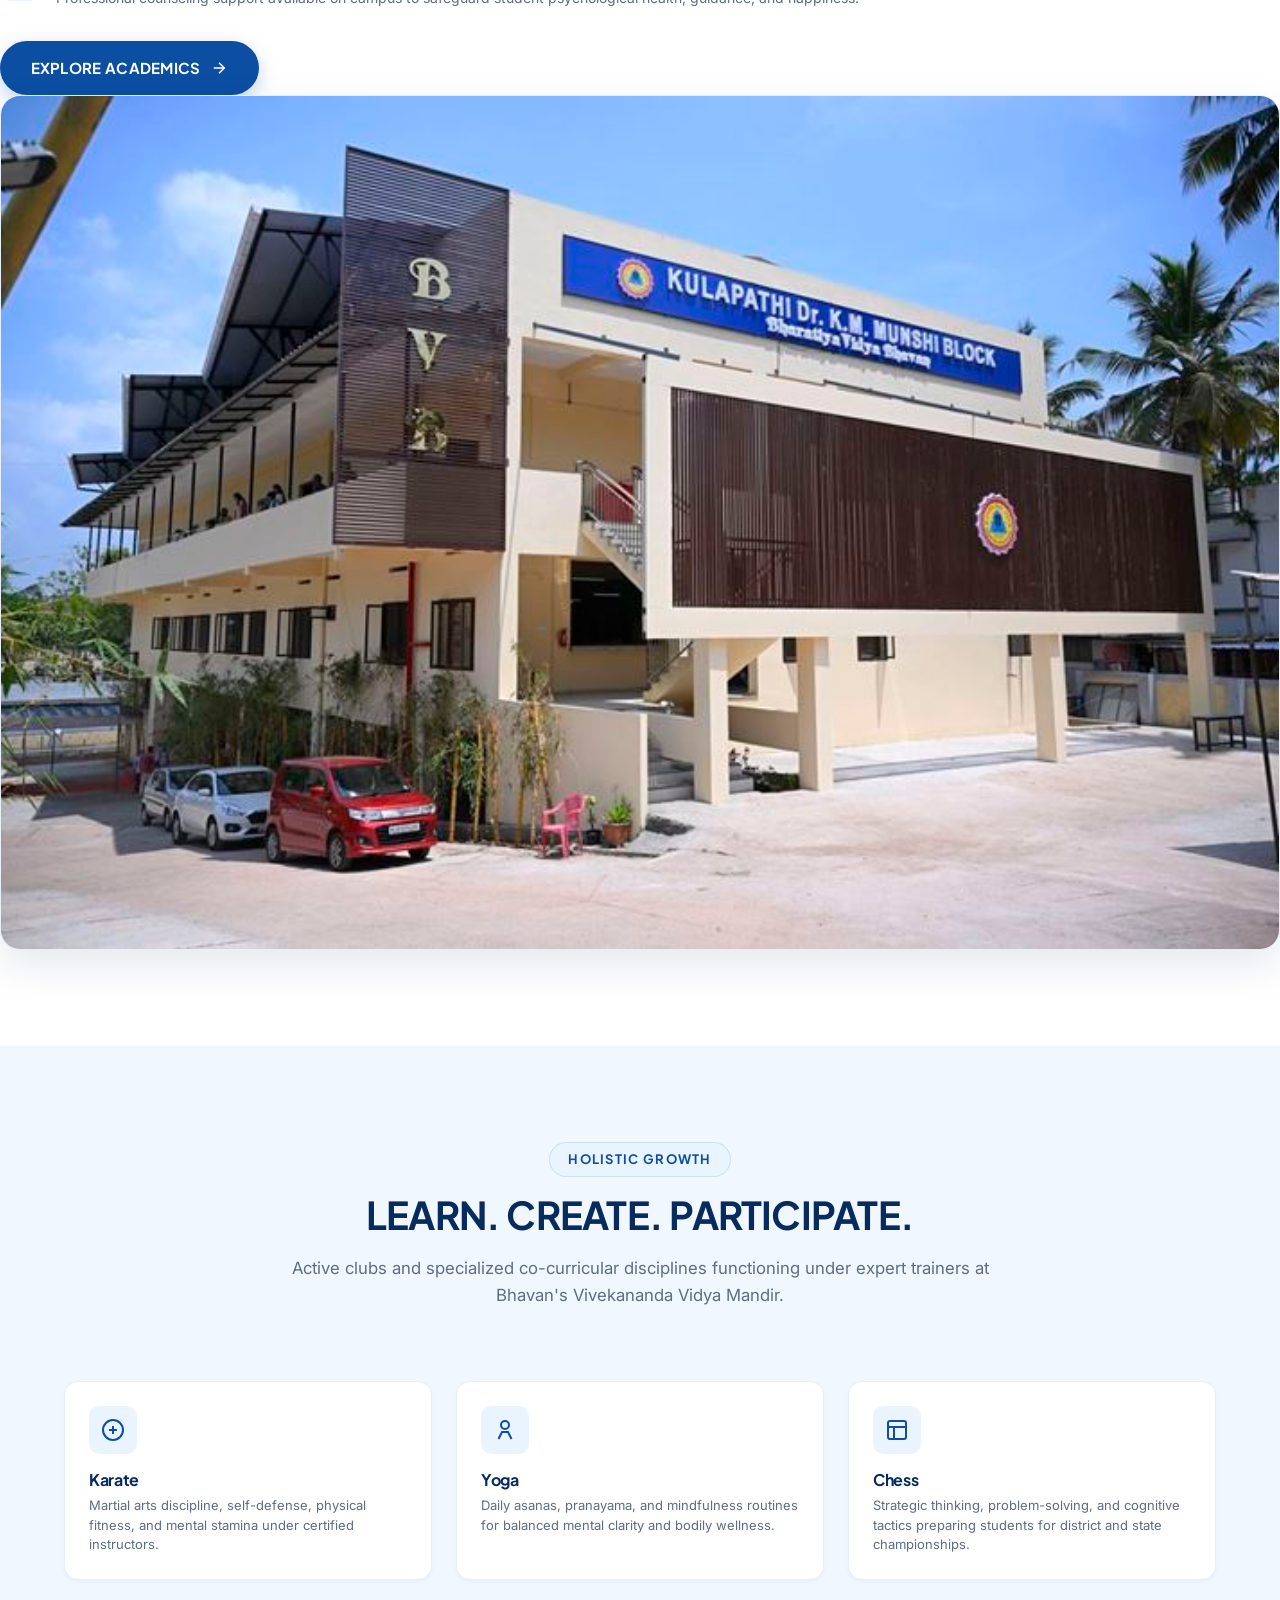
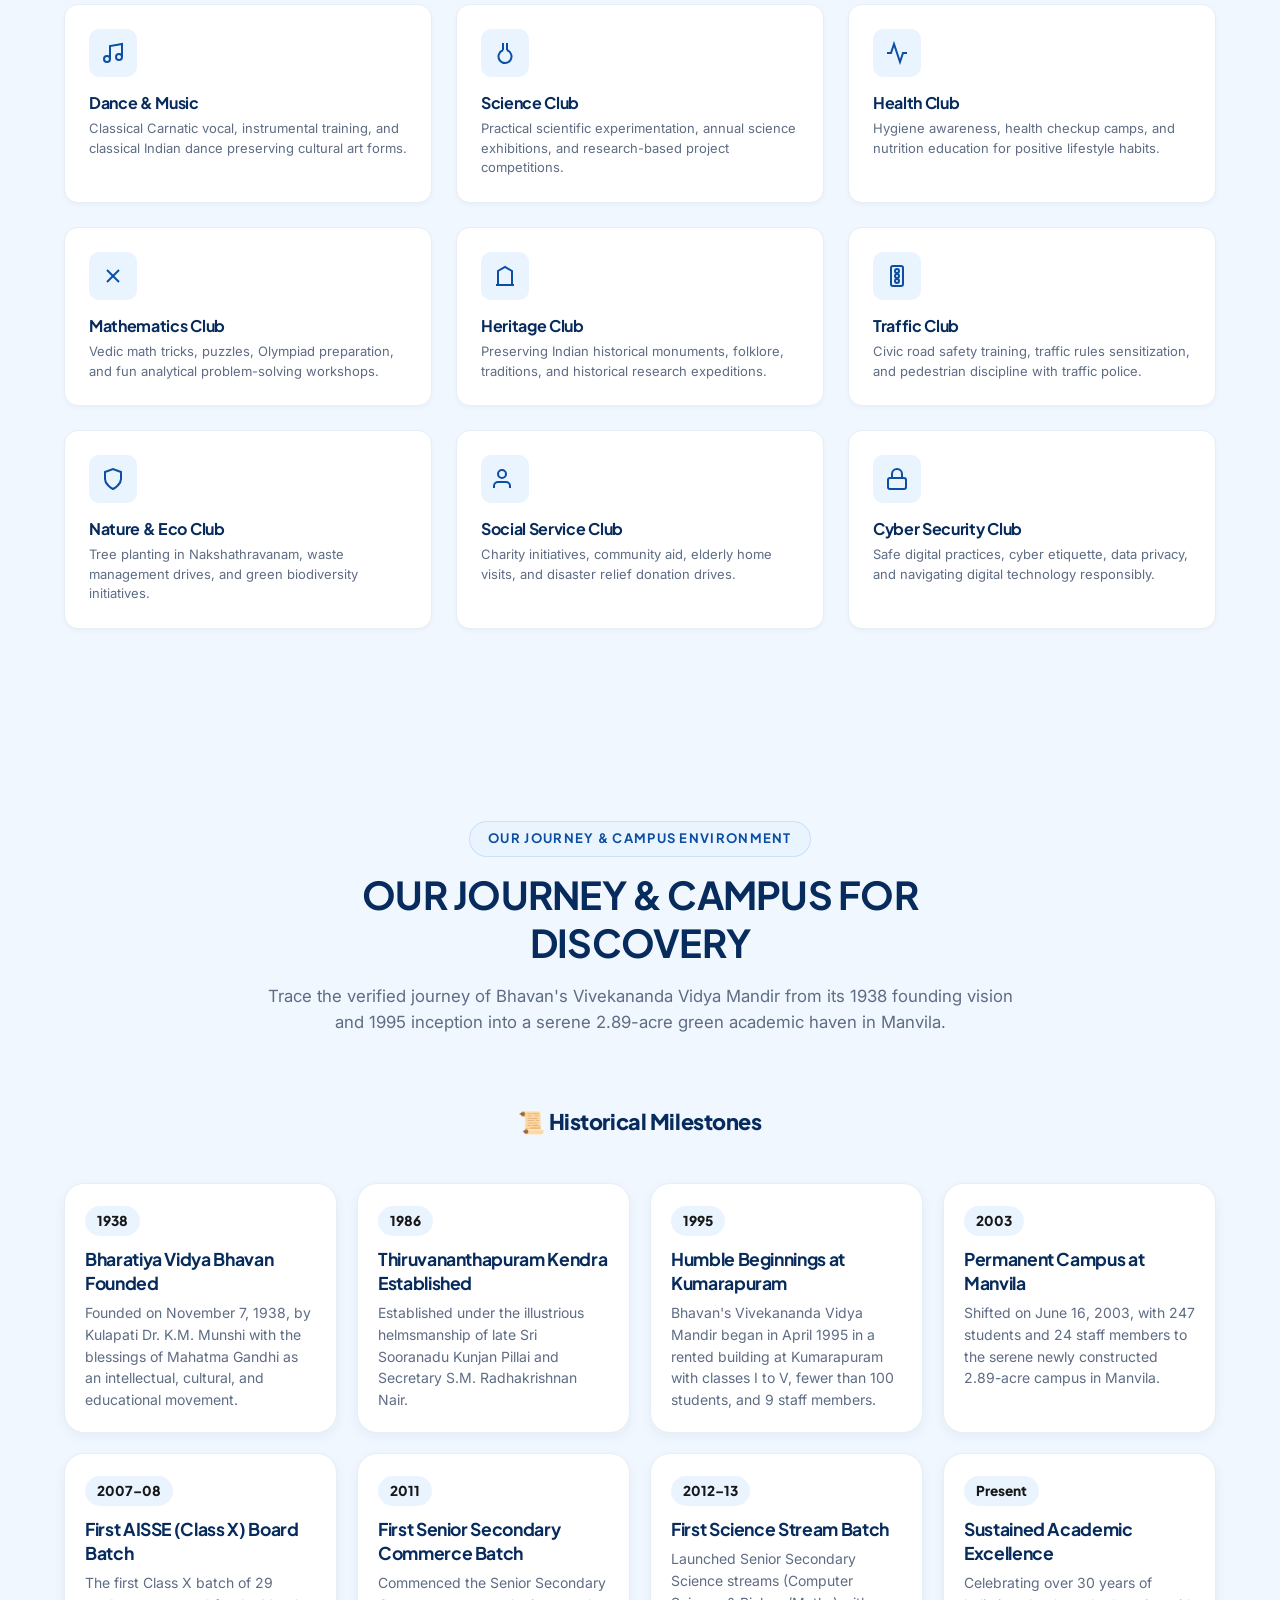
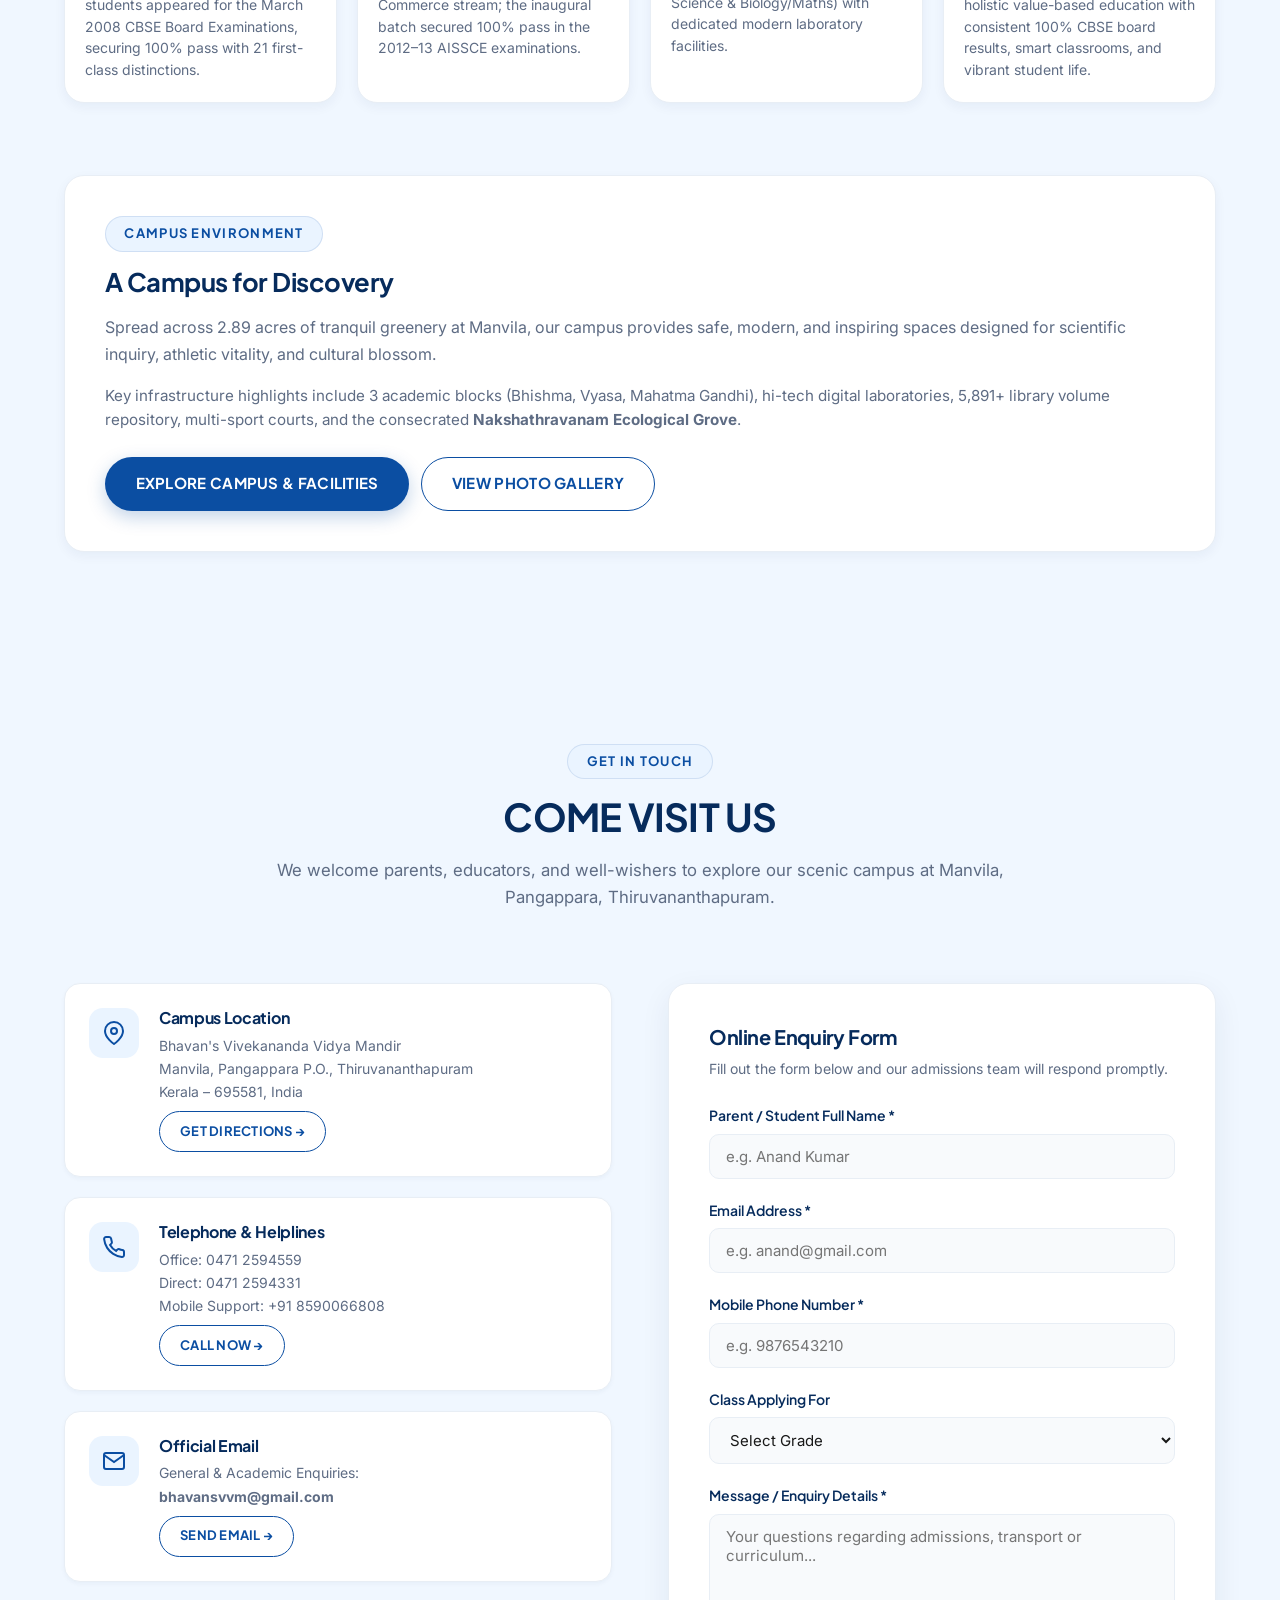
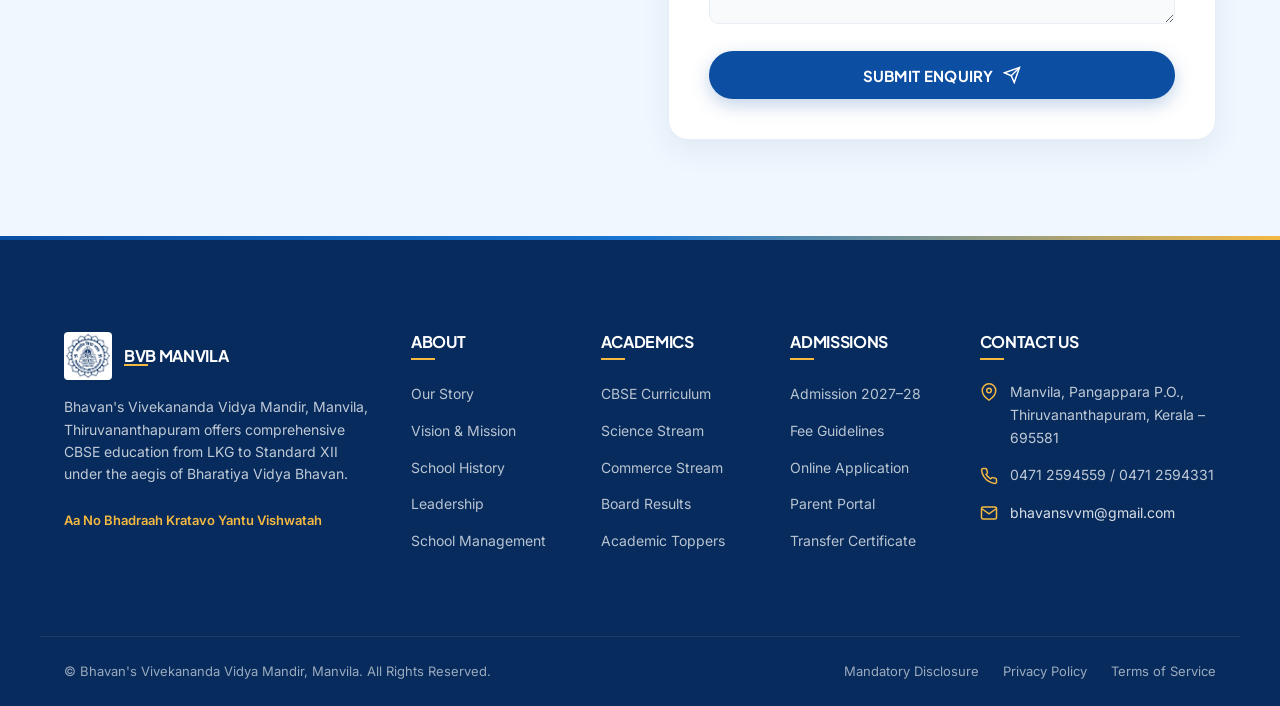
==== commit ebf5e390: "Remove pdf_img_2.jpg from public site and replace with campus-view.jpg" ====
--- a/index.html
+++ b/index.html
@@ -912,7 +912,7 @@
 
         <div class="academic-env-media" style="position: relative;">
           <div class="card card-bordered" style="padding: 0; overflow: hidden; border-radius: var(--radius-xl); box-shadow: var(--shadow-lg);">
-            <img src="assets/images/campus/pdf_extracted/pdf_img_2.jpg" alt="Bhavan's Vivekananda Vidya Mandir Academic Environment" style="width: 100%; height: 100%; min-height: 380px; object-fit: cover; display: block;" loading="lazy">
+            <img src="assets/images/campus/campus-view.jpg" alt="Bhavan's Vivekananda Vidya Mandir Academic Environment" style="width: 100%; height: 100%; min-height: 380px; object-fit: cover; display: block;" loading="lazy">
           </div>
         </div>
       </div>
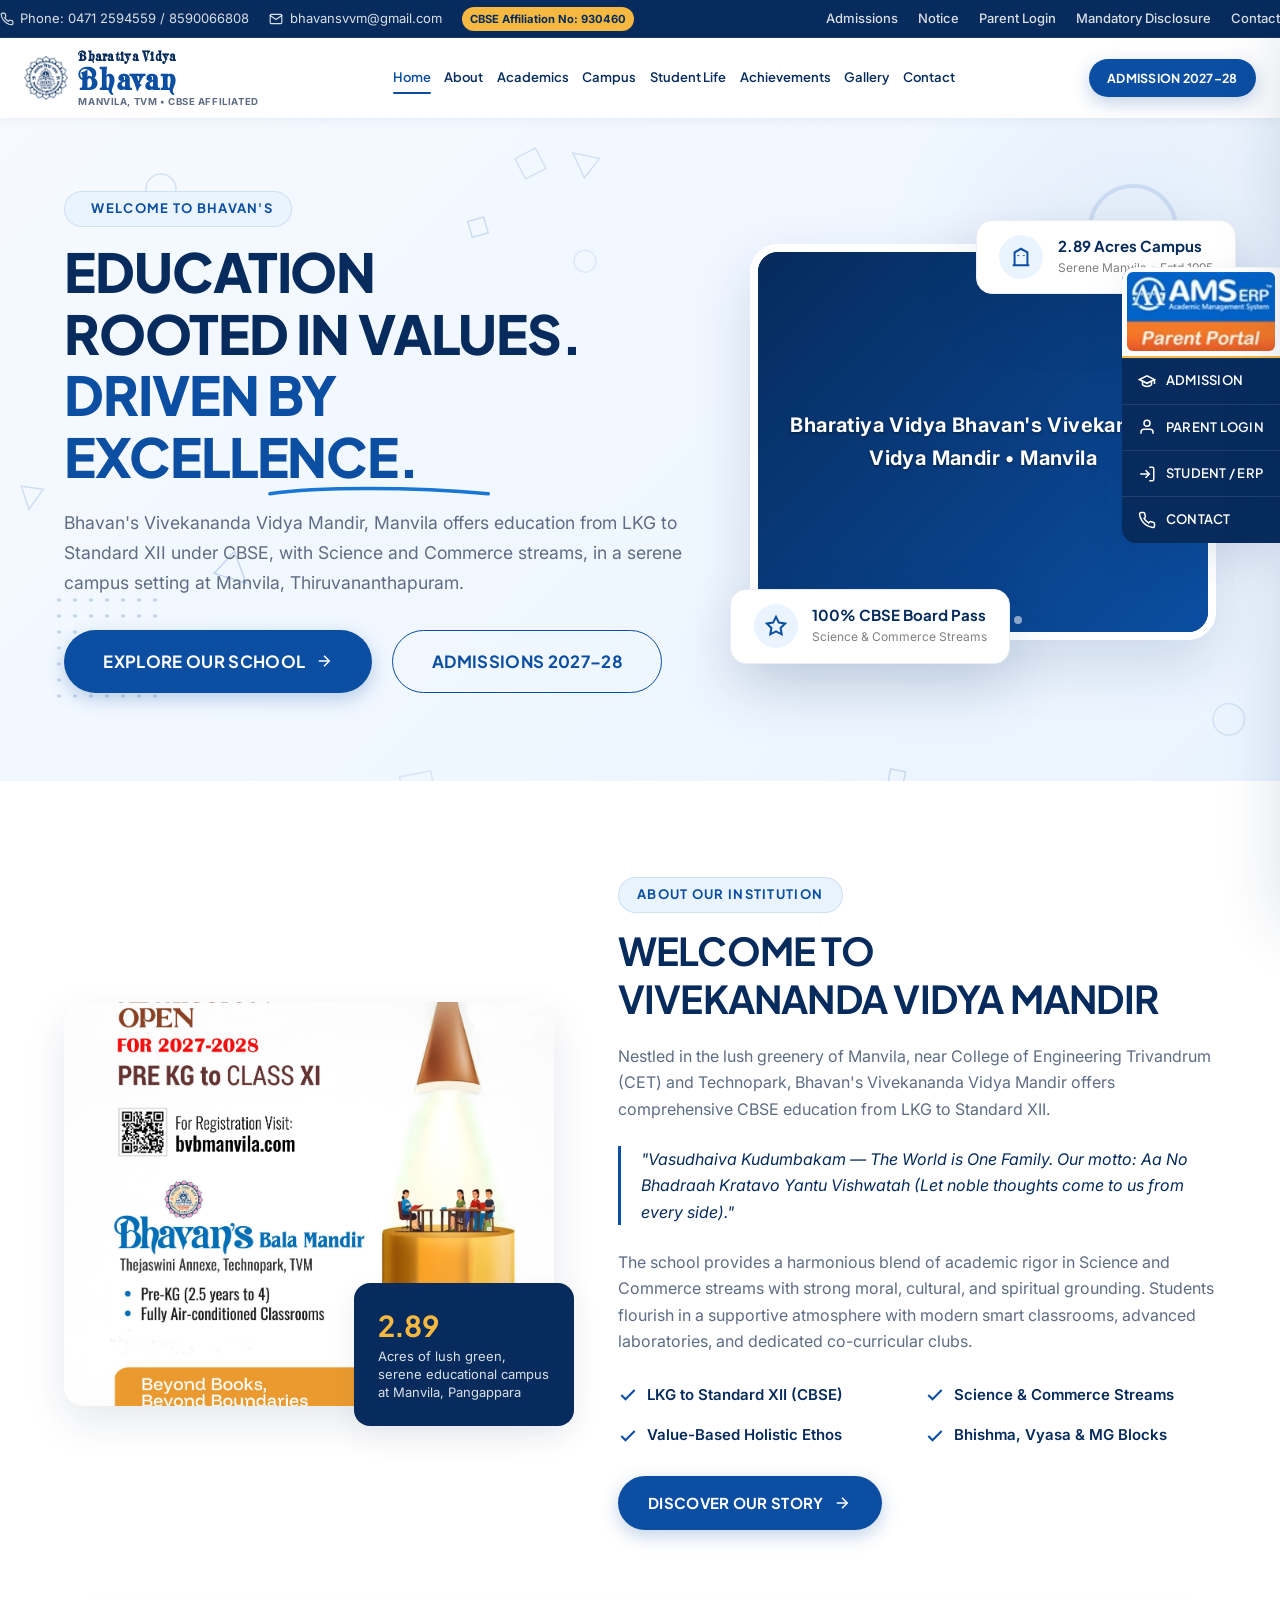
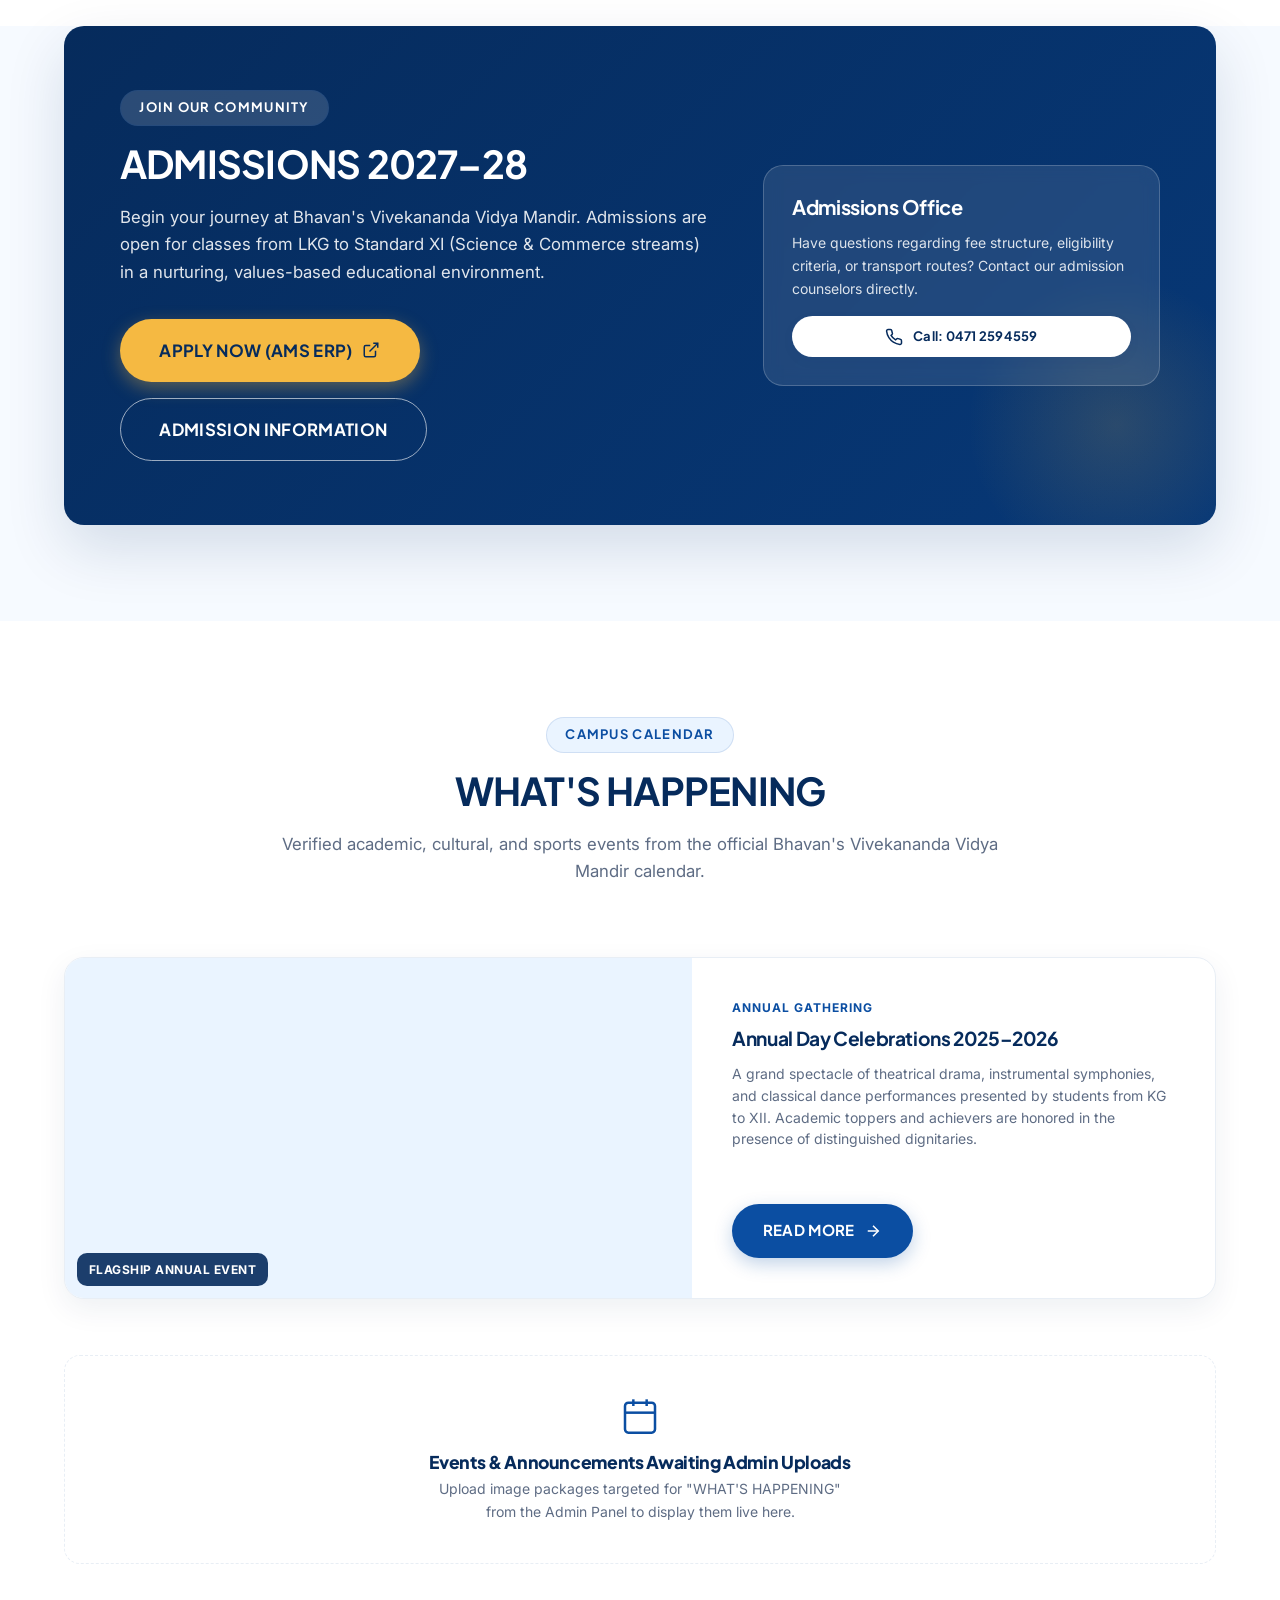
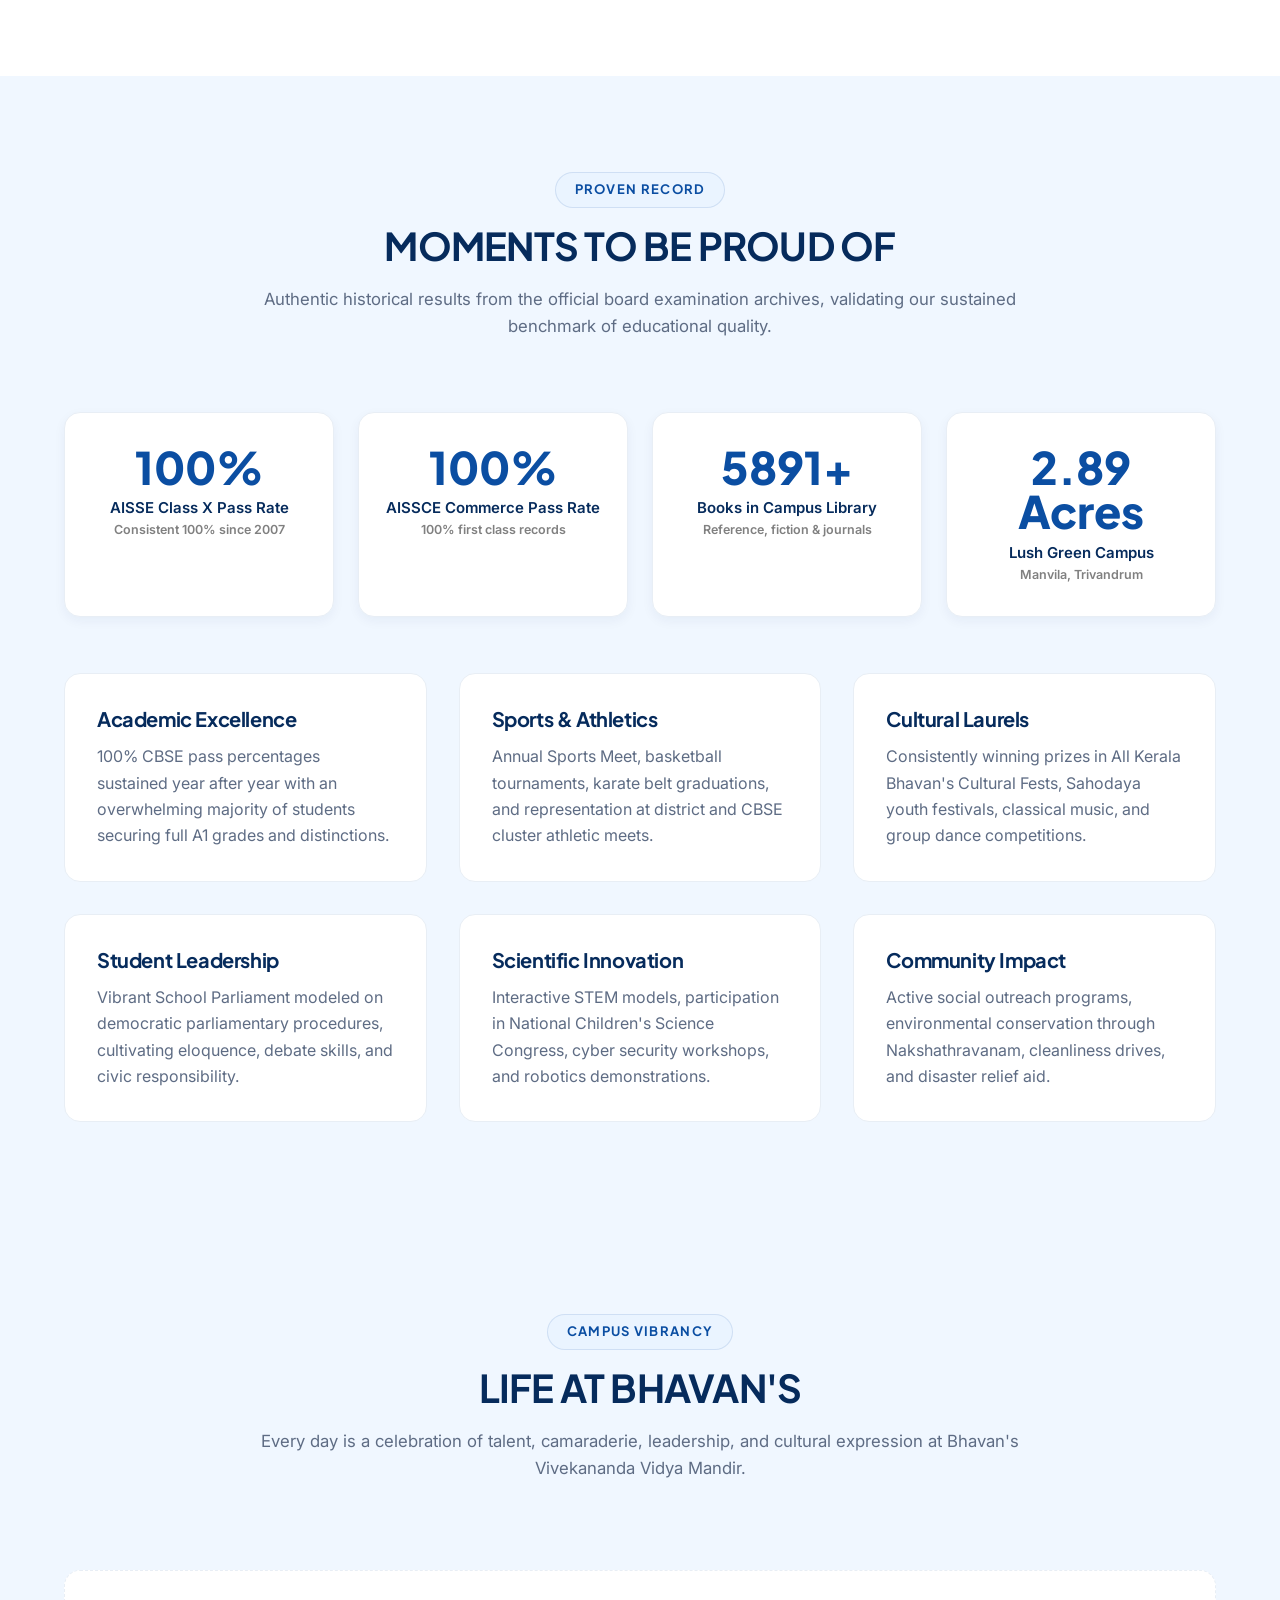
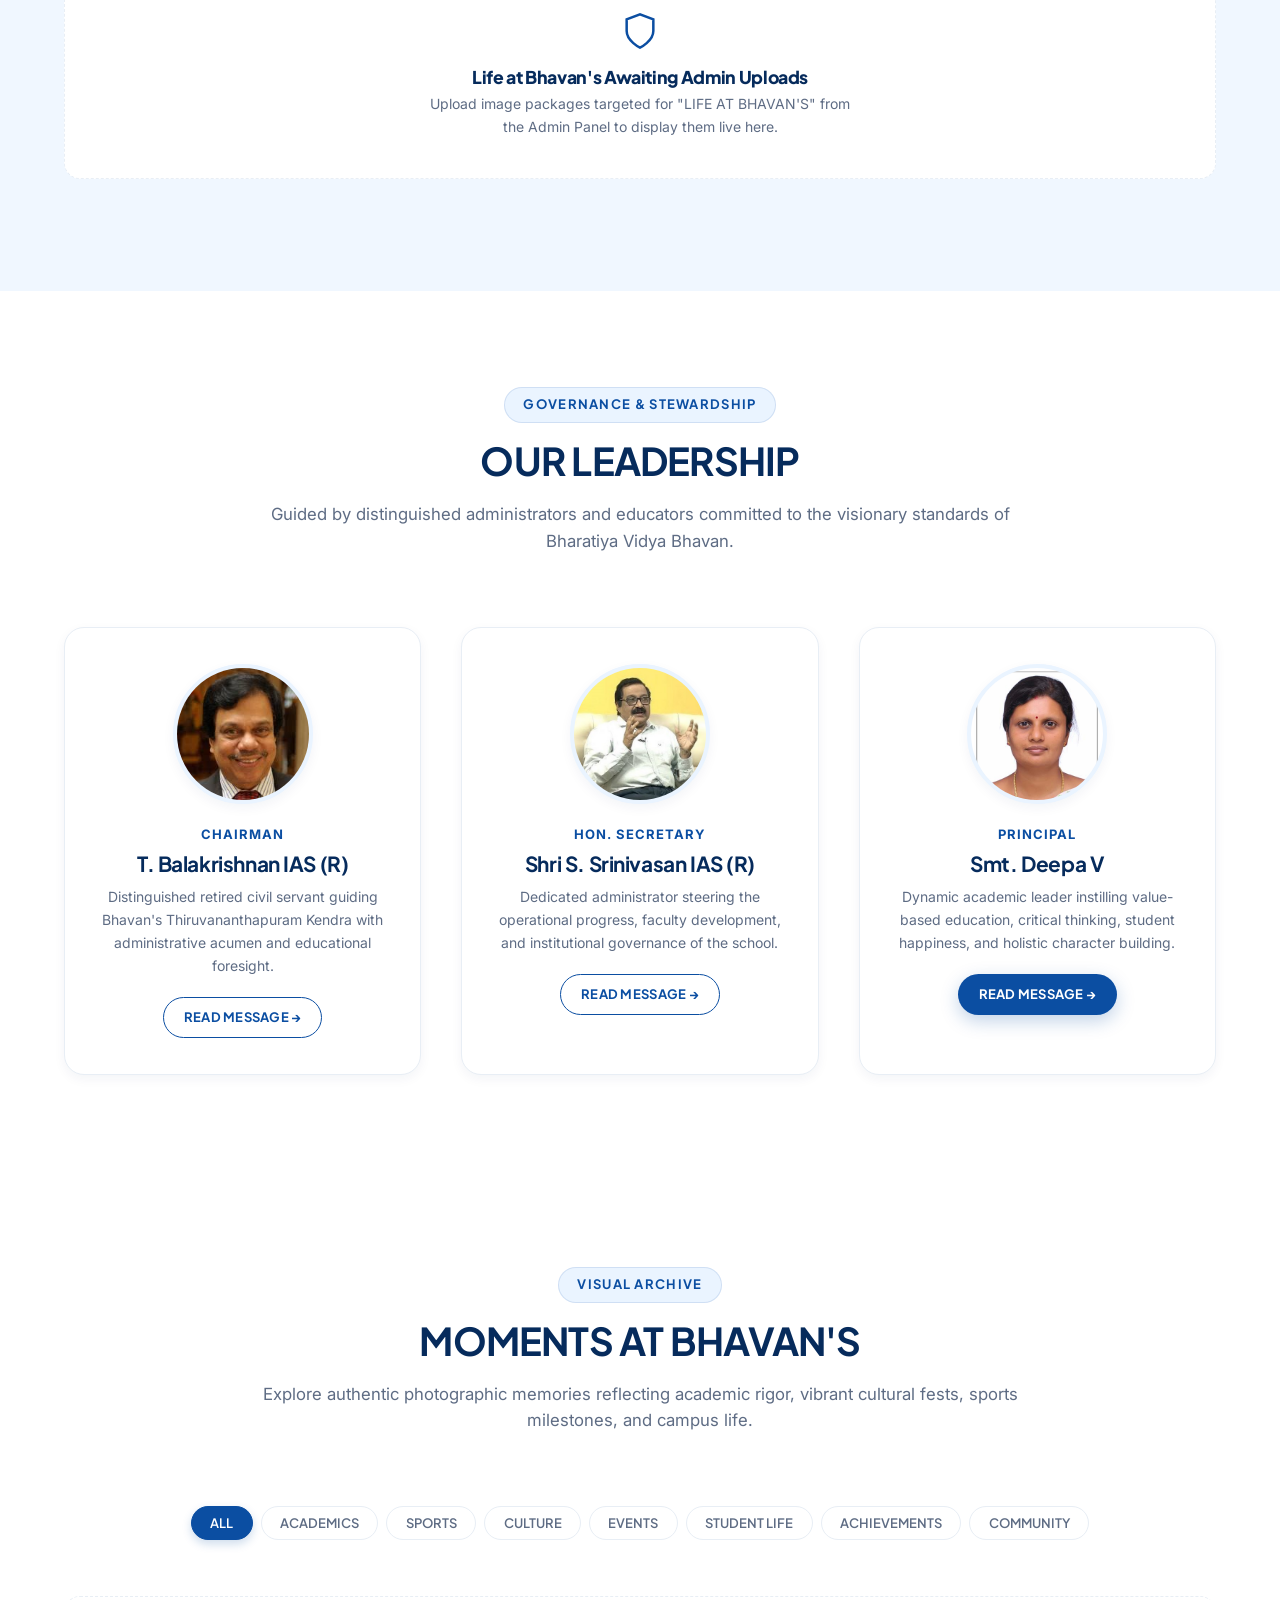
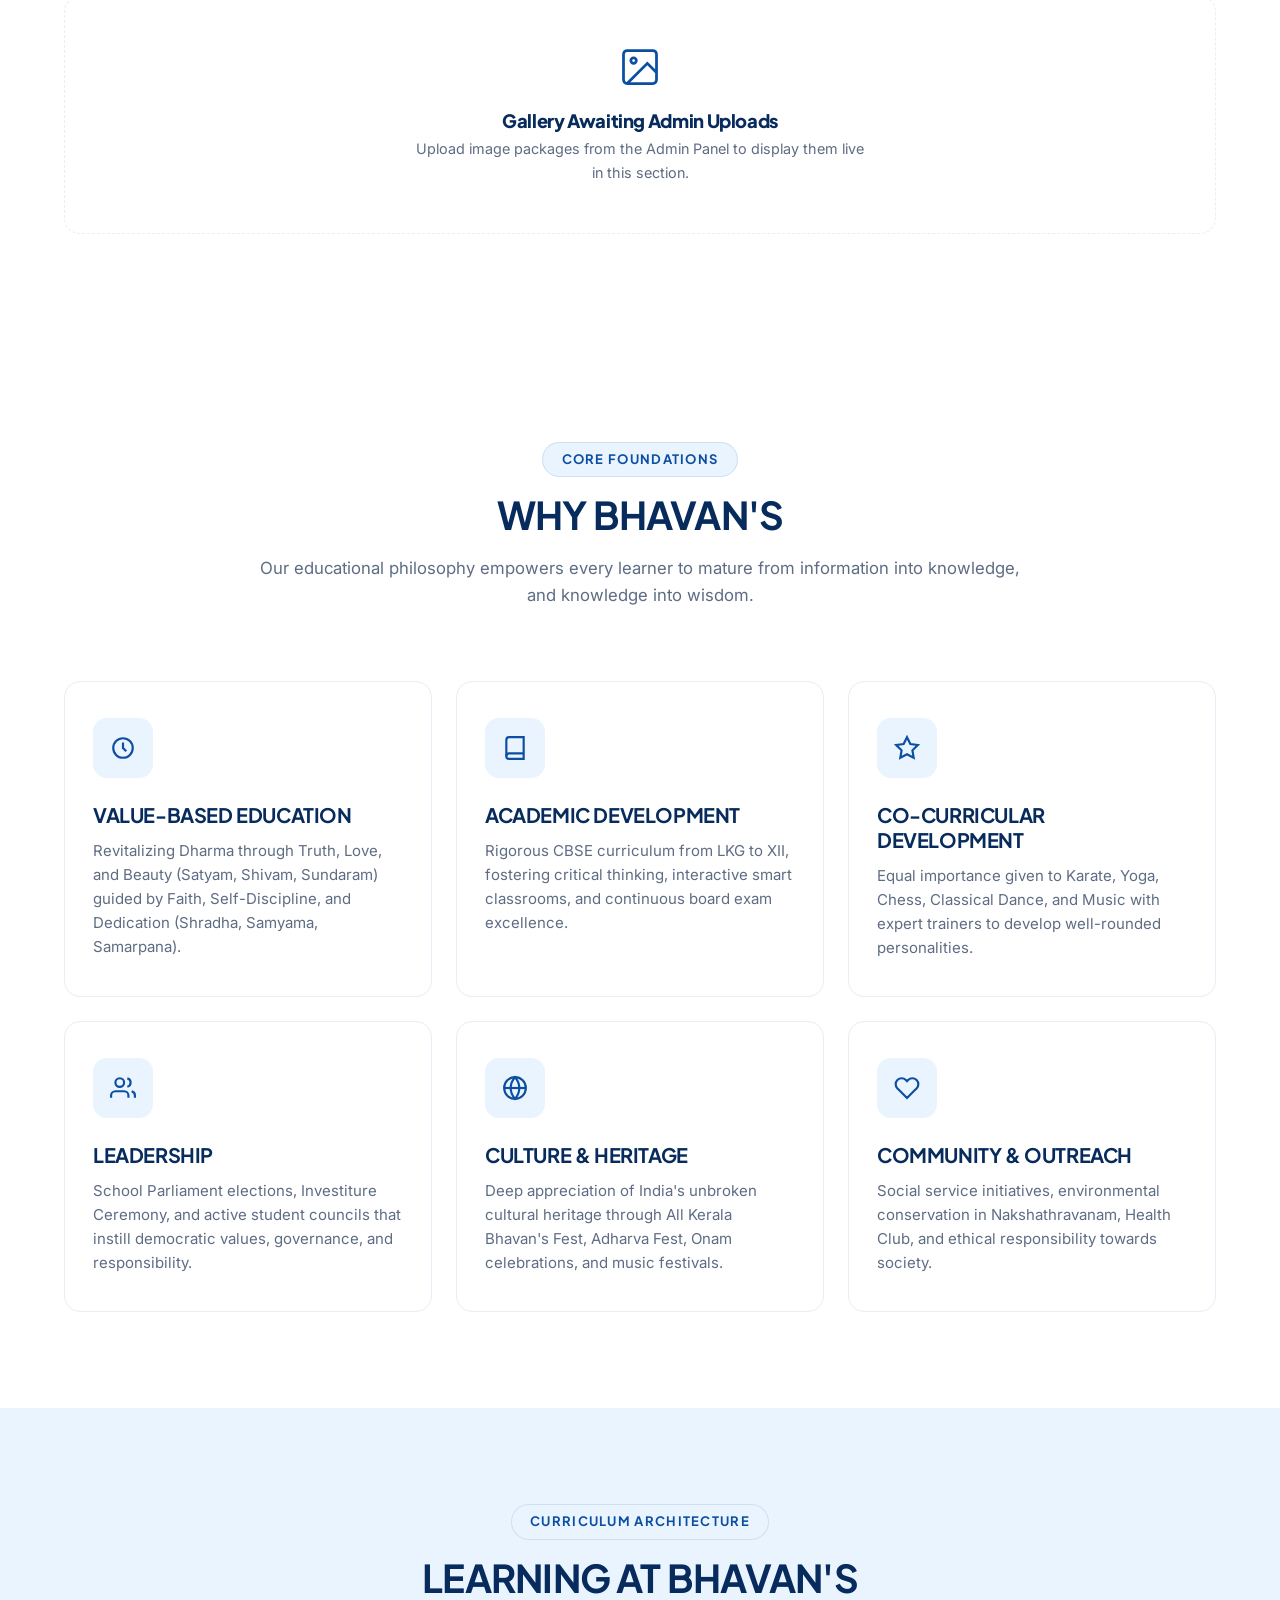
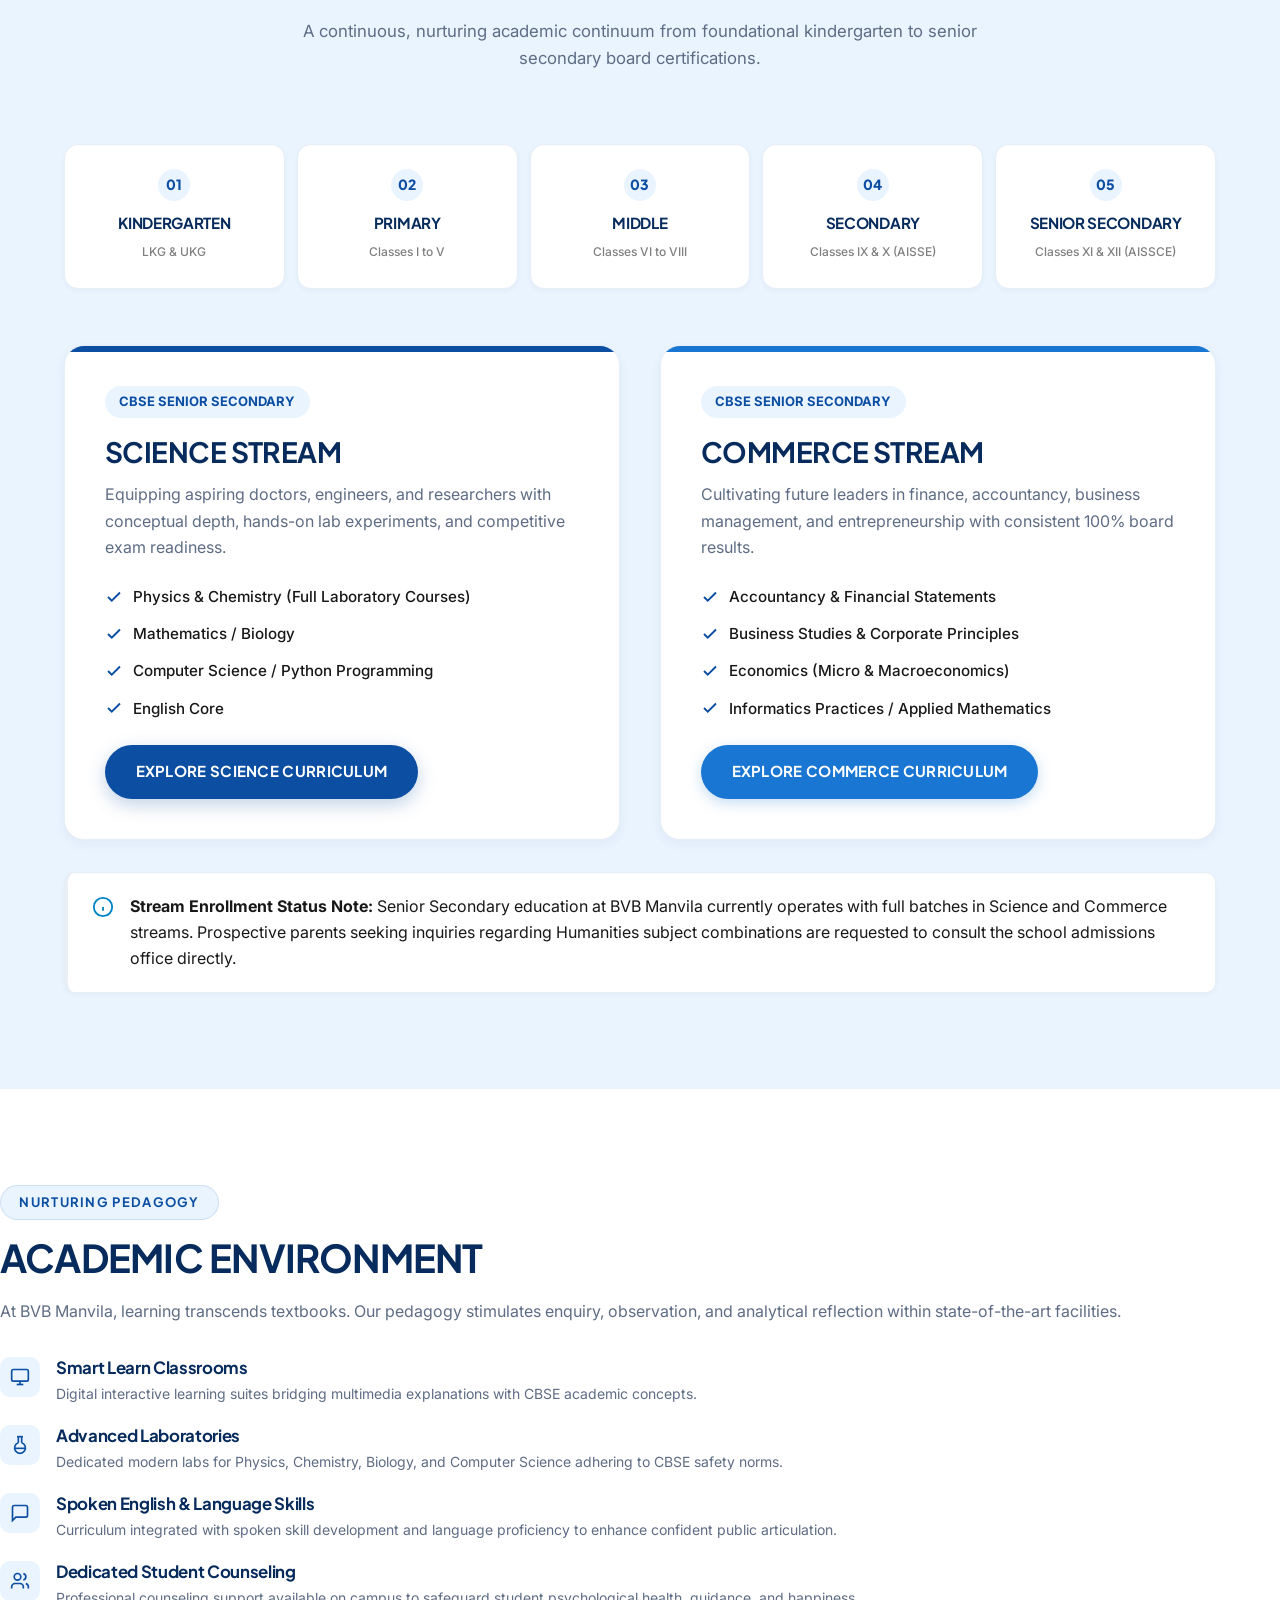
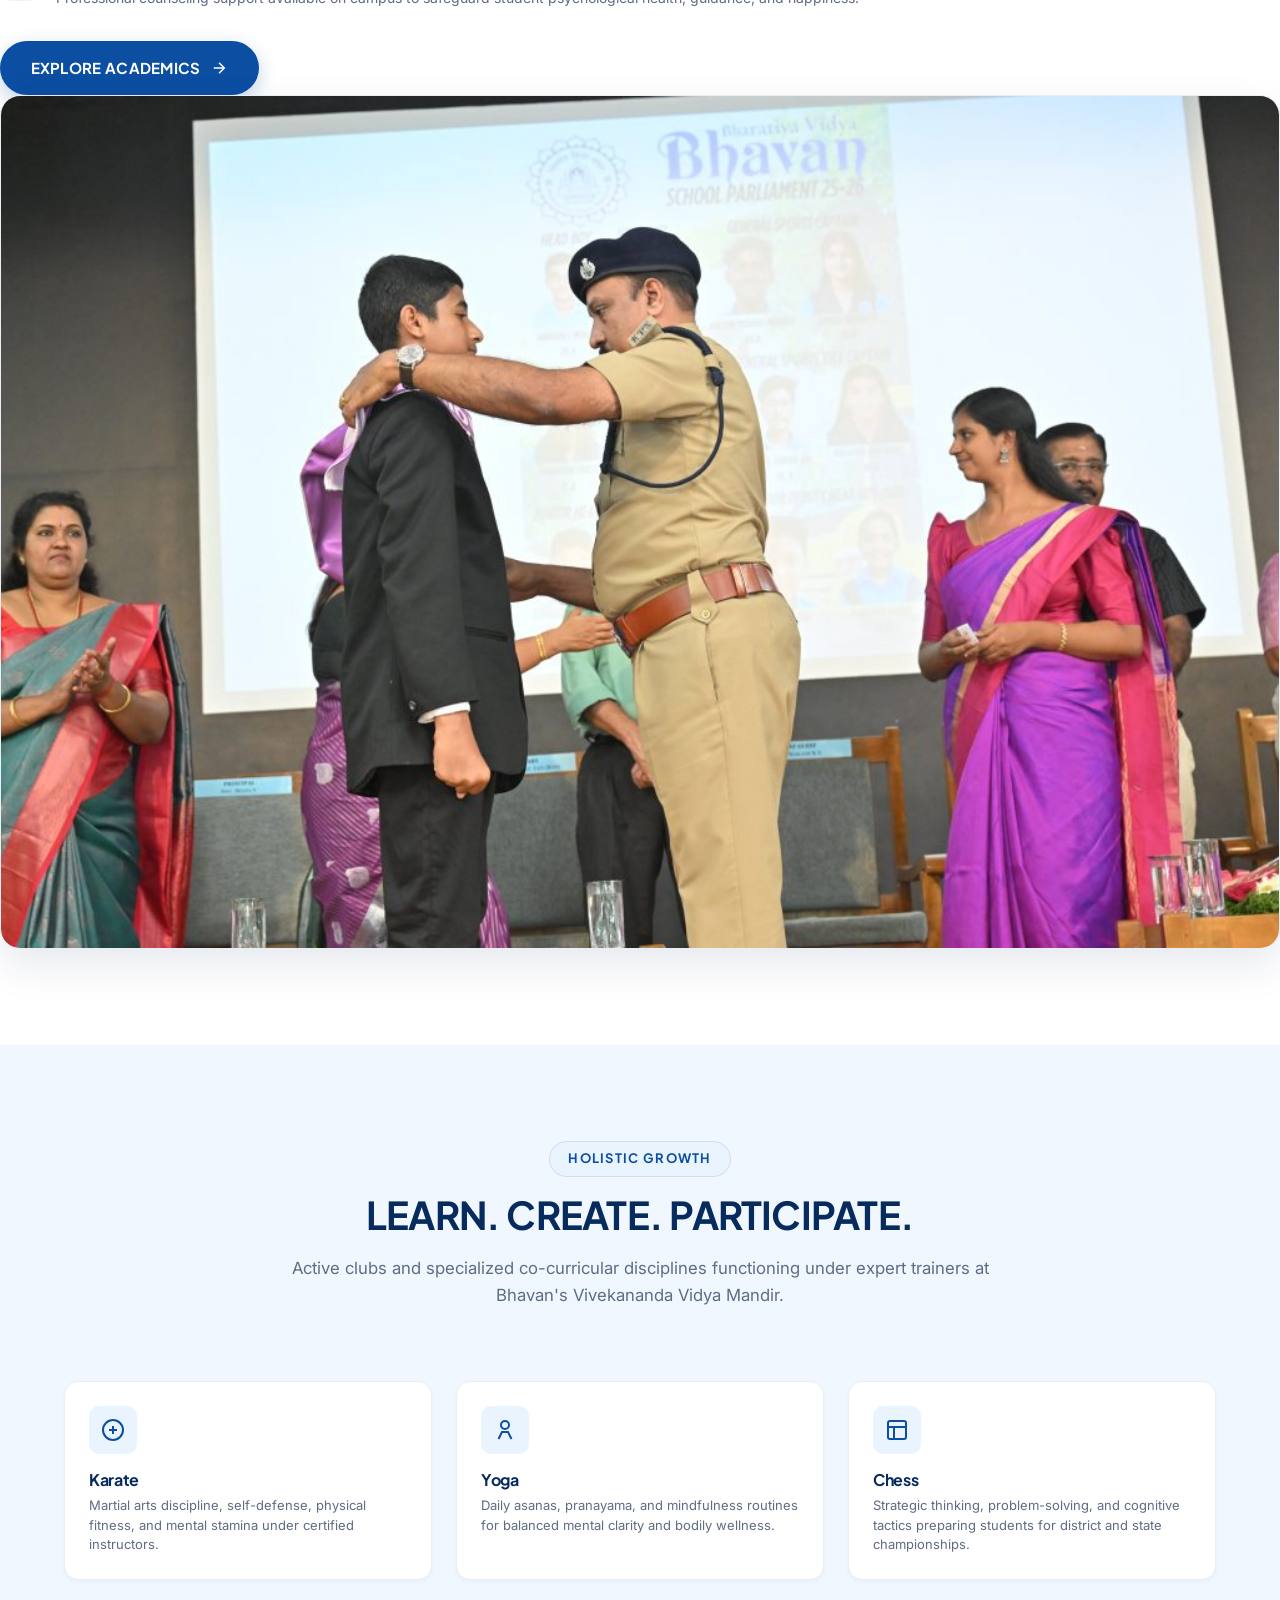
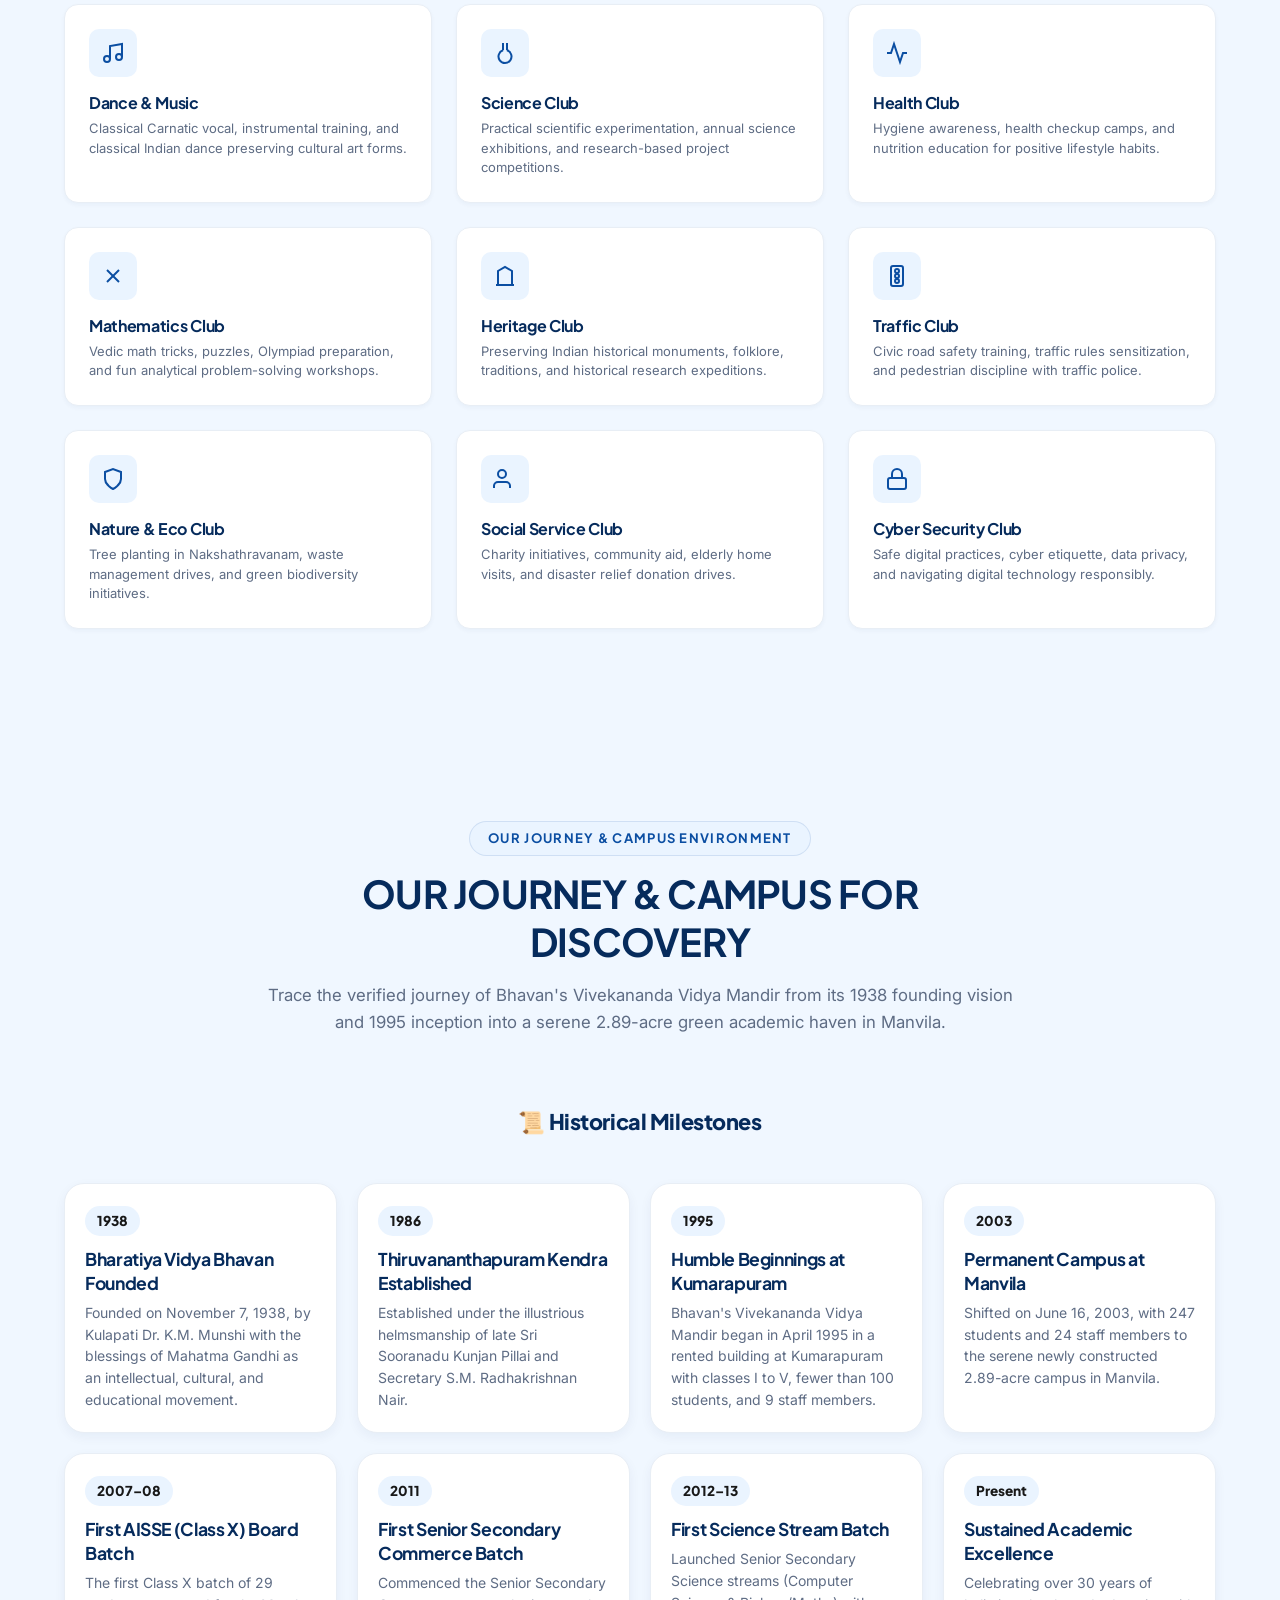
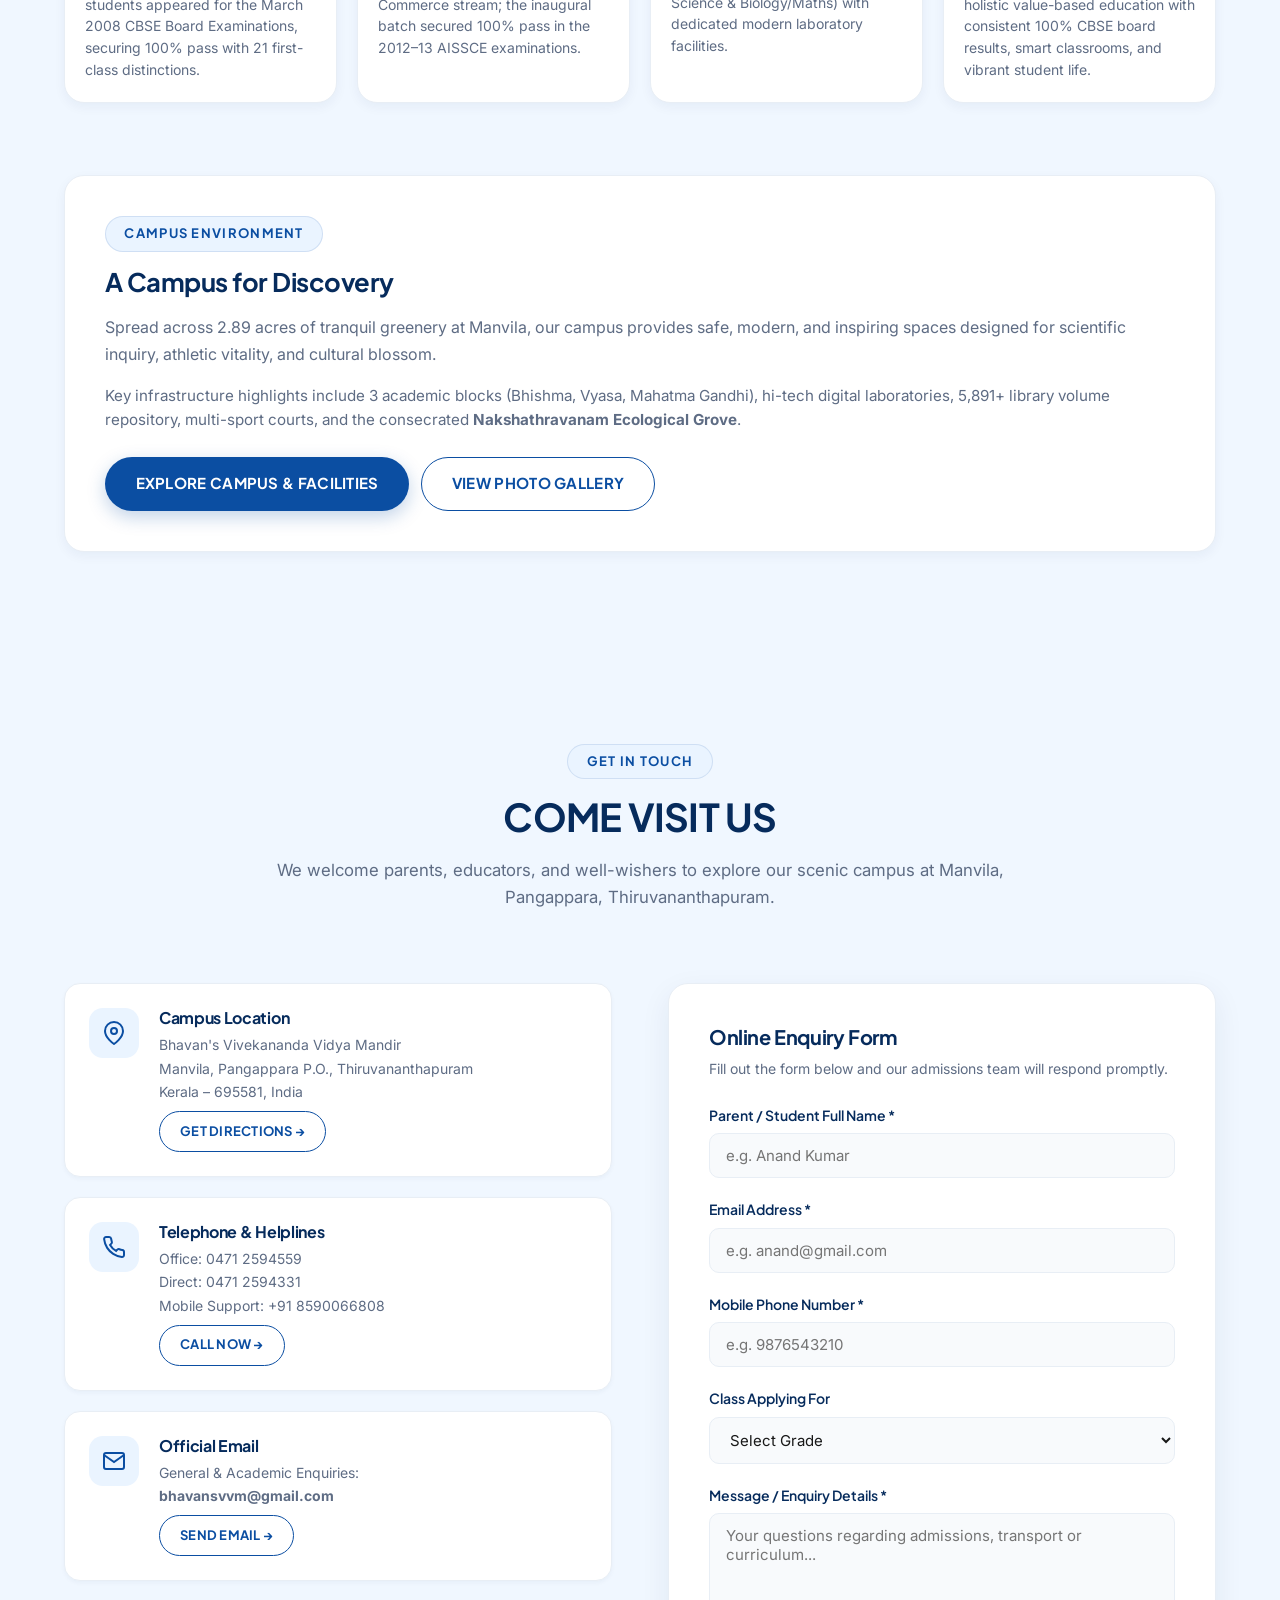
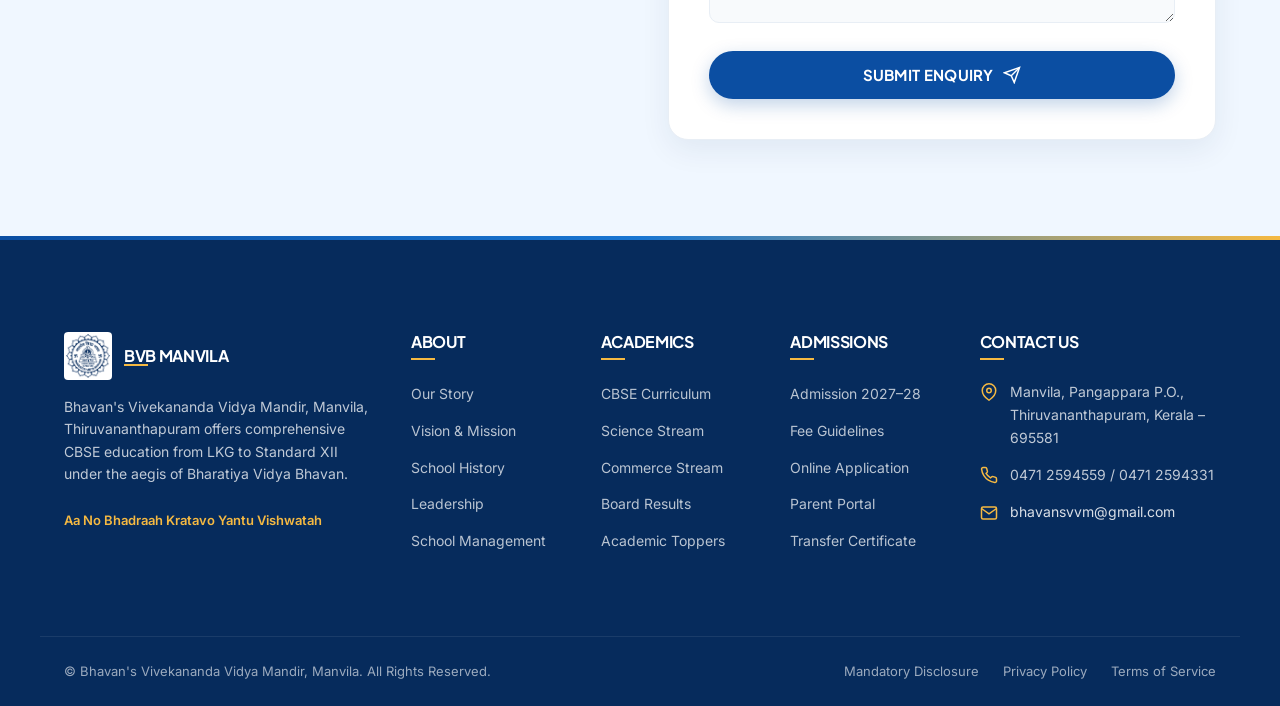
==== commit 562aa49b: "Remove campus-view.jpg across public site HTML files and delete physical asset" ====
--- a/index.html
+++ b/index.html
@@ -648,7 +648,7 @@
 
           <!-- Item 7: Campus Building -->
           <div class="gallery-item" data-category="academics community" data-category-label="Campus" data-title="Manvila Campus Facade & Grounds">
-            <img src="assets/images/campus/campus-view.jpg" alt="Manvila Campus Facade & Grounds" loading="lazy">
+            <img src="assets/images/campus/pdf_extracted/pdf_img_1.jpg" alt="Manvila Campus Facade & Grounds" loading="lazy">
             <div class="gallery-overlay">
               <span class="gallery-overlay-badge">CAMPUS</span>
               <span class="gallery-overlay-title">Manvila Campus Facade & Grounds</span>
@@ -912,7 +912,7 @@
 
         <div class="academic-env-media" style="position: relative;">
           <div class="card card-bordered" style="padding: 0; overflow: hidden; border-radius: var(--radius-xl); box-shadow: var(--shadow-lg);">
-            <img src="assets/images/campus/campus-view.jpg" alt="Bhavan's Vivekananda Vidya Mandir Academic Environment" style="width: 100%; height: 100%; min-height: 380px; object-fit: cover; display: block;" loading="lazy">
+            <img src="assets/images/student-life/investiture-awards.jpg" alt="Bhavan's Vivekananda Vidya Mandir Academic Environment" style="width: 100%; height: 100%; min-height: 380px; object-fit: cover; display: block;" loading="lazy">
           </div>
         </div>
       </div>
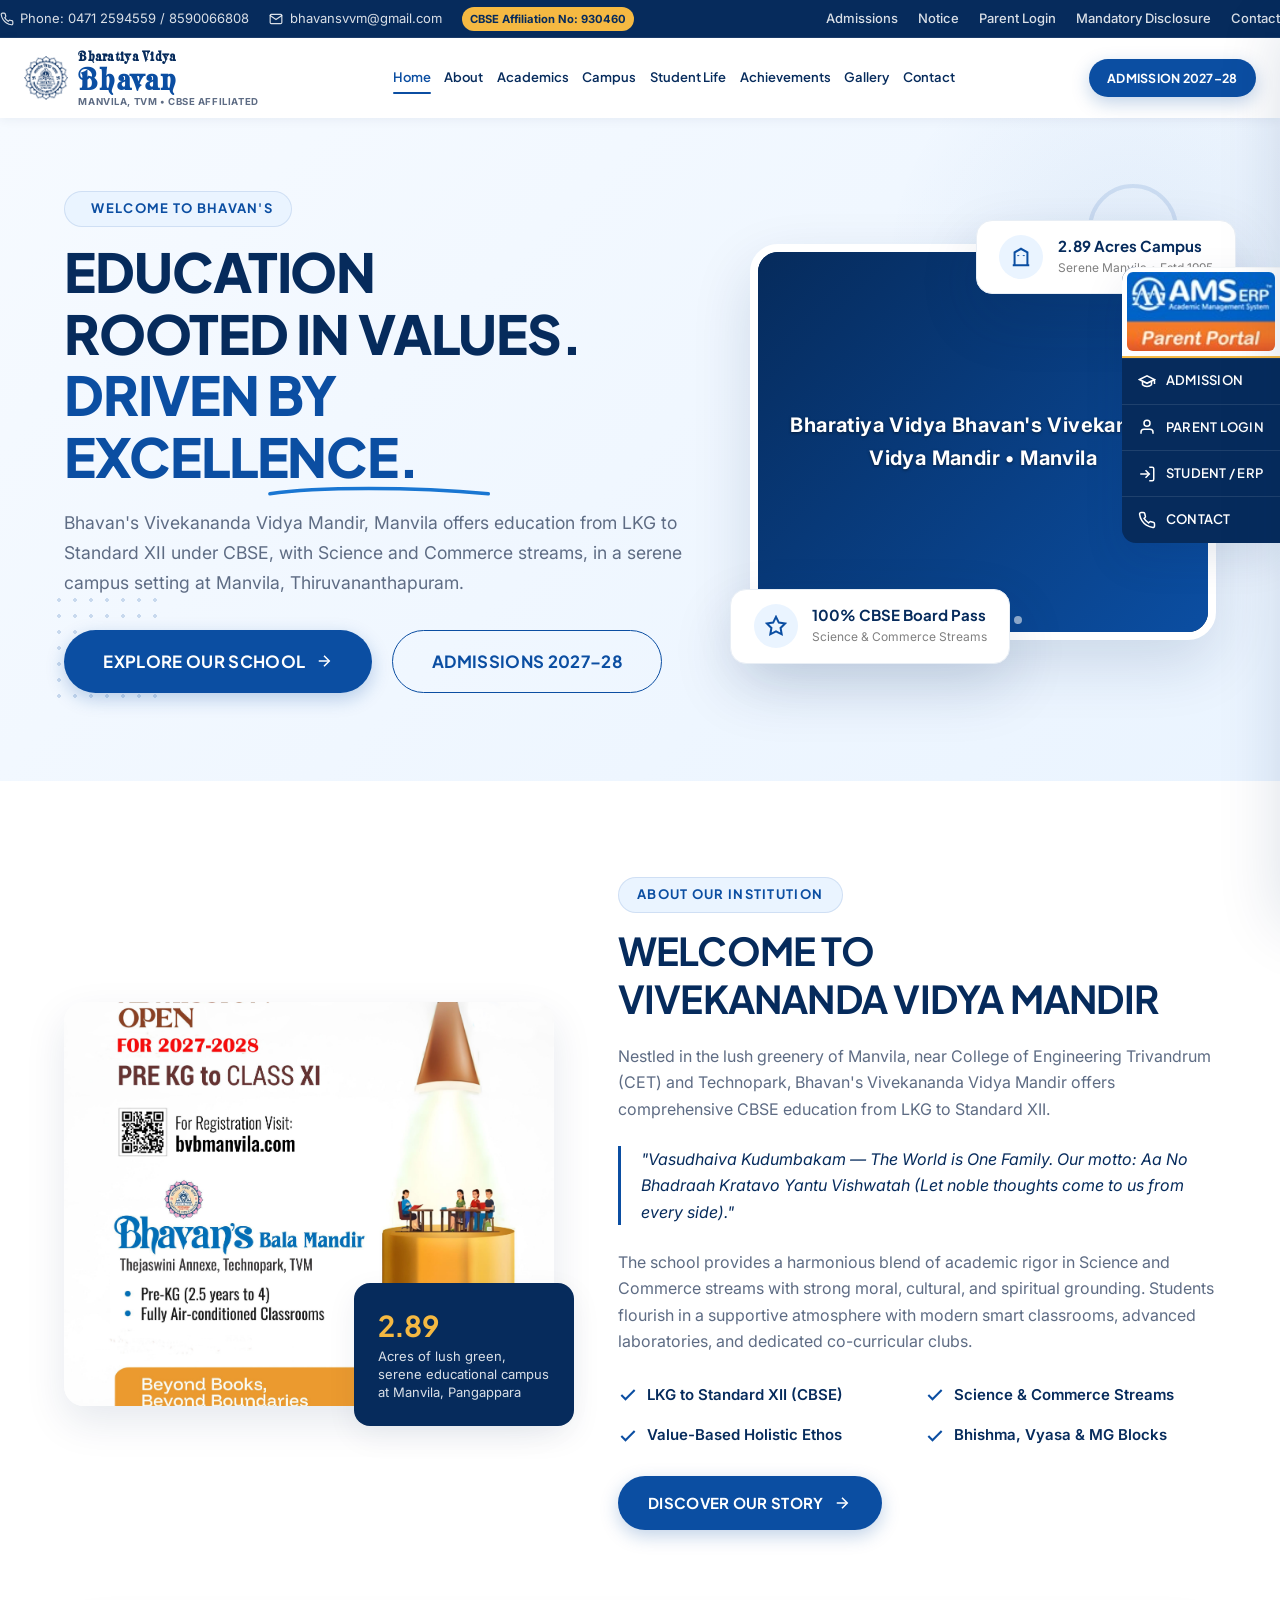
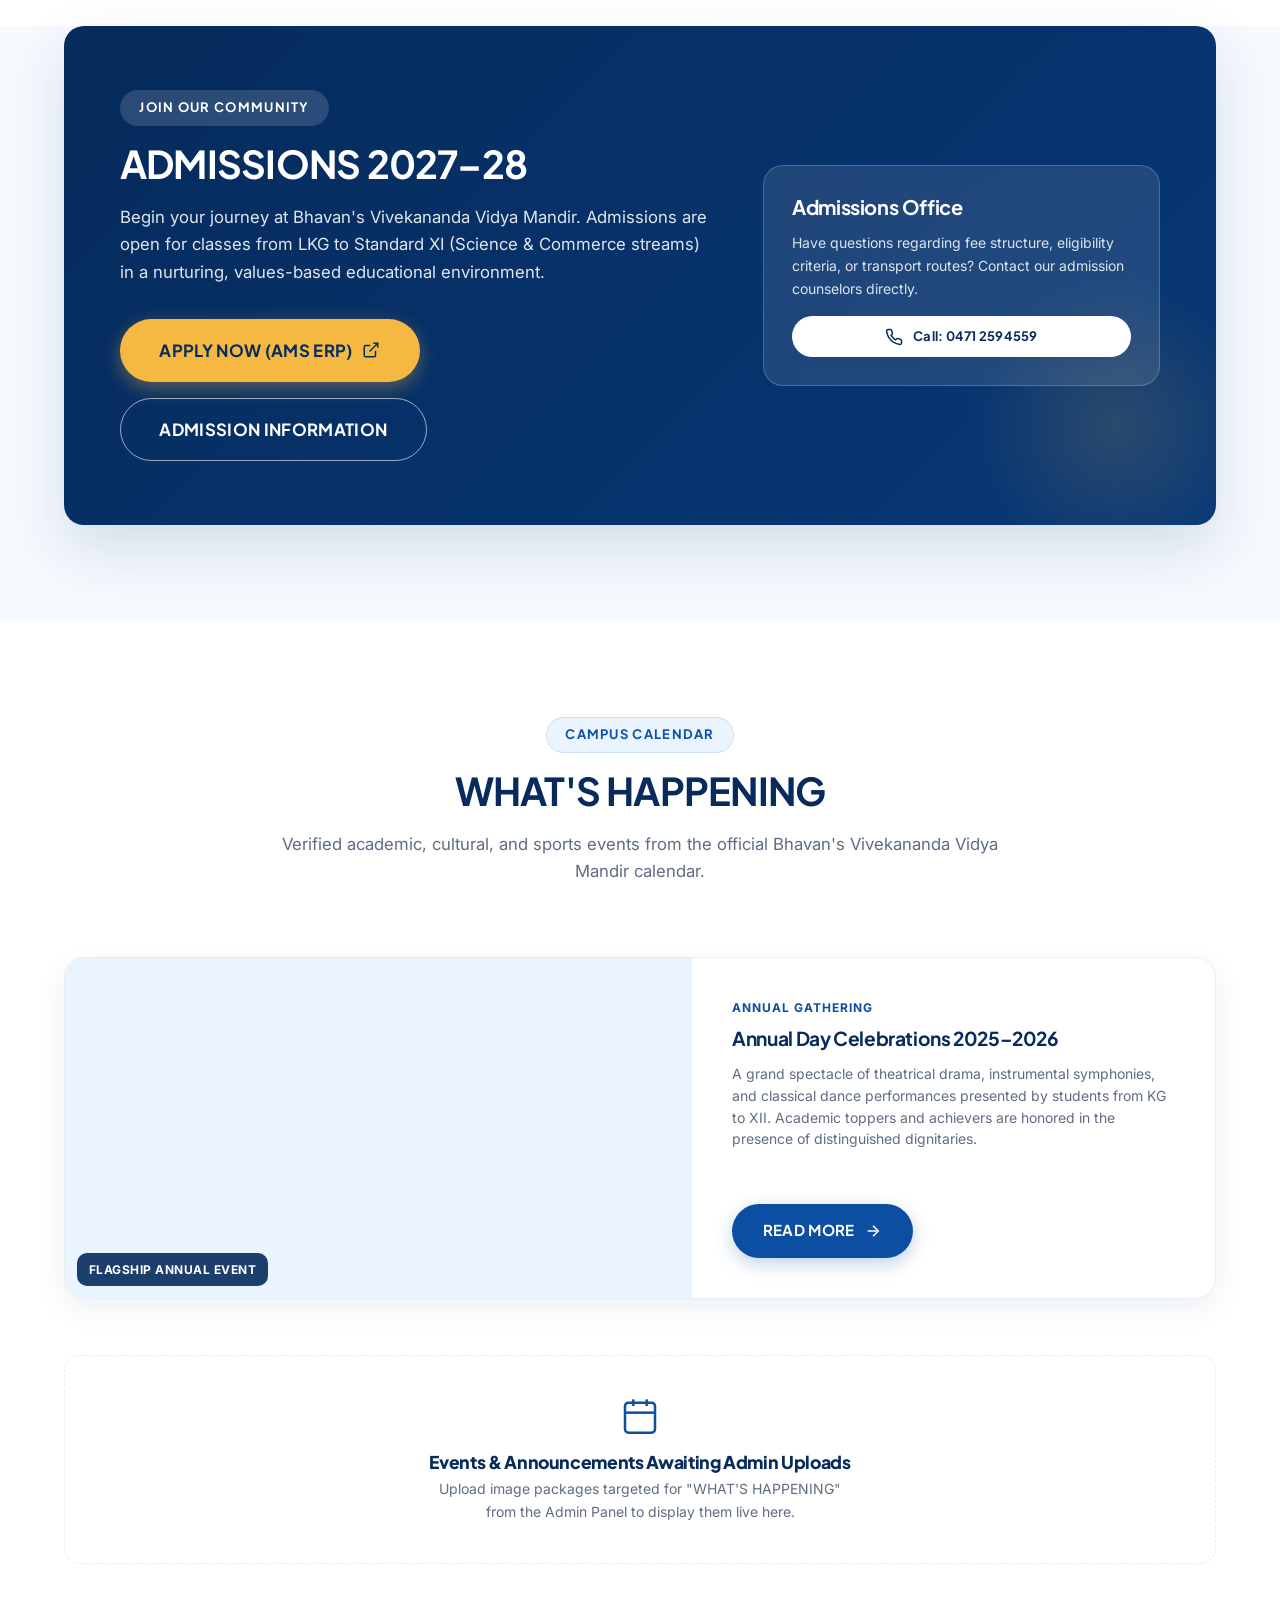
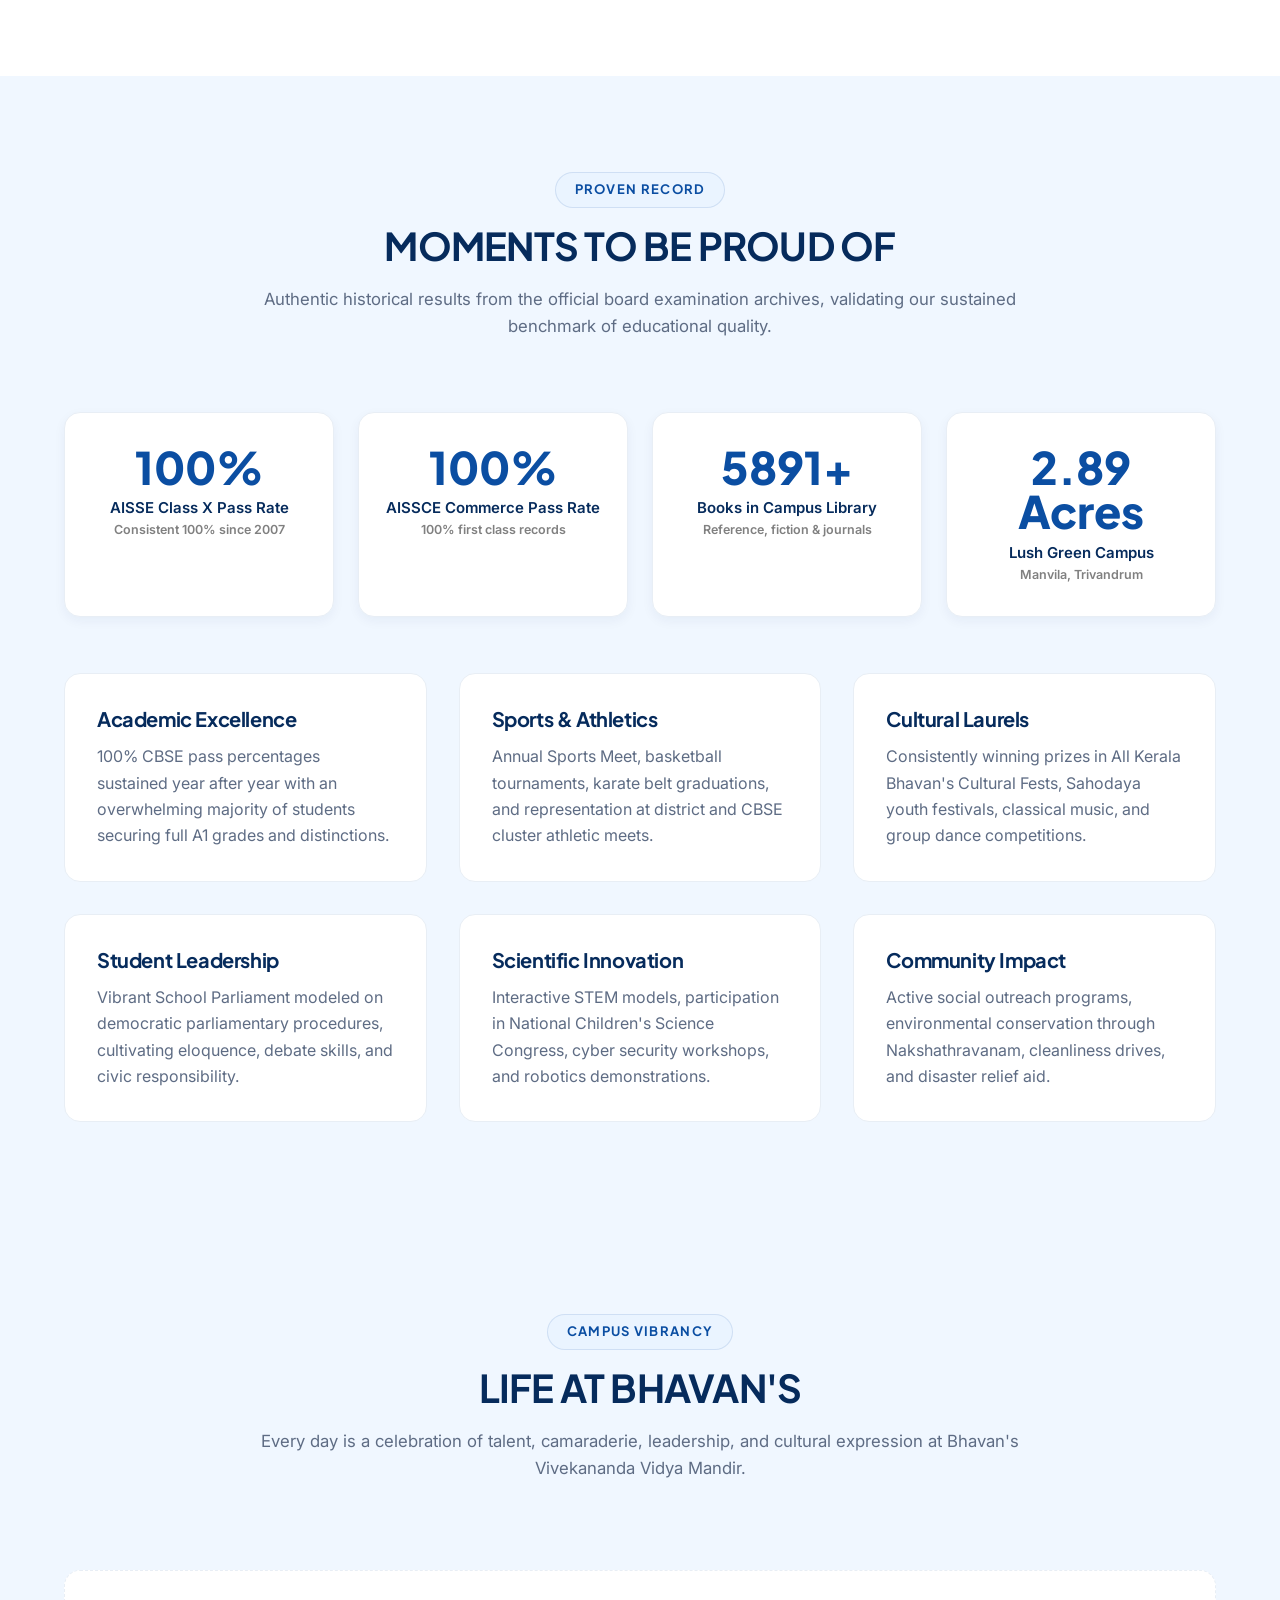
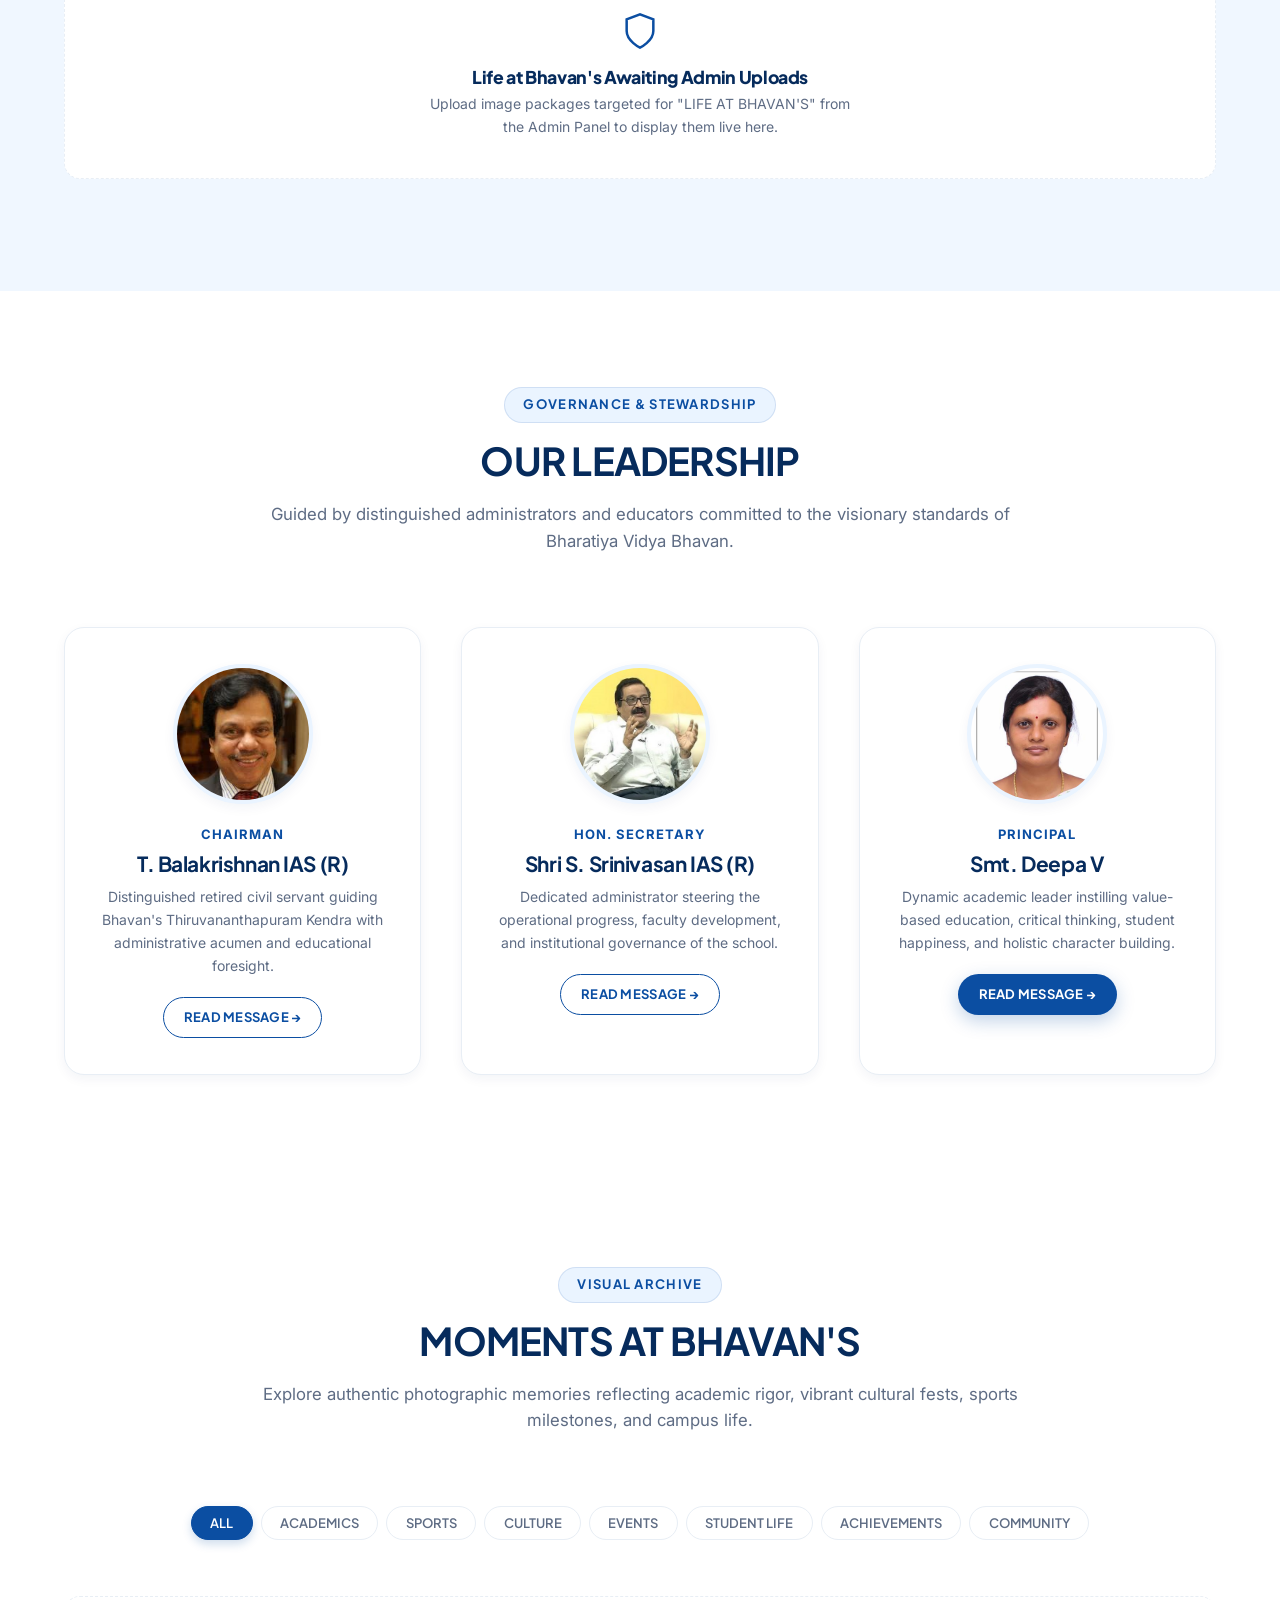
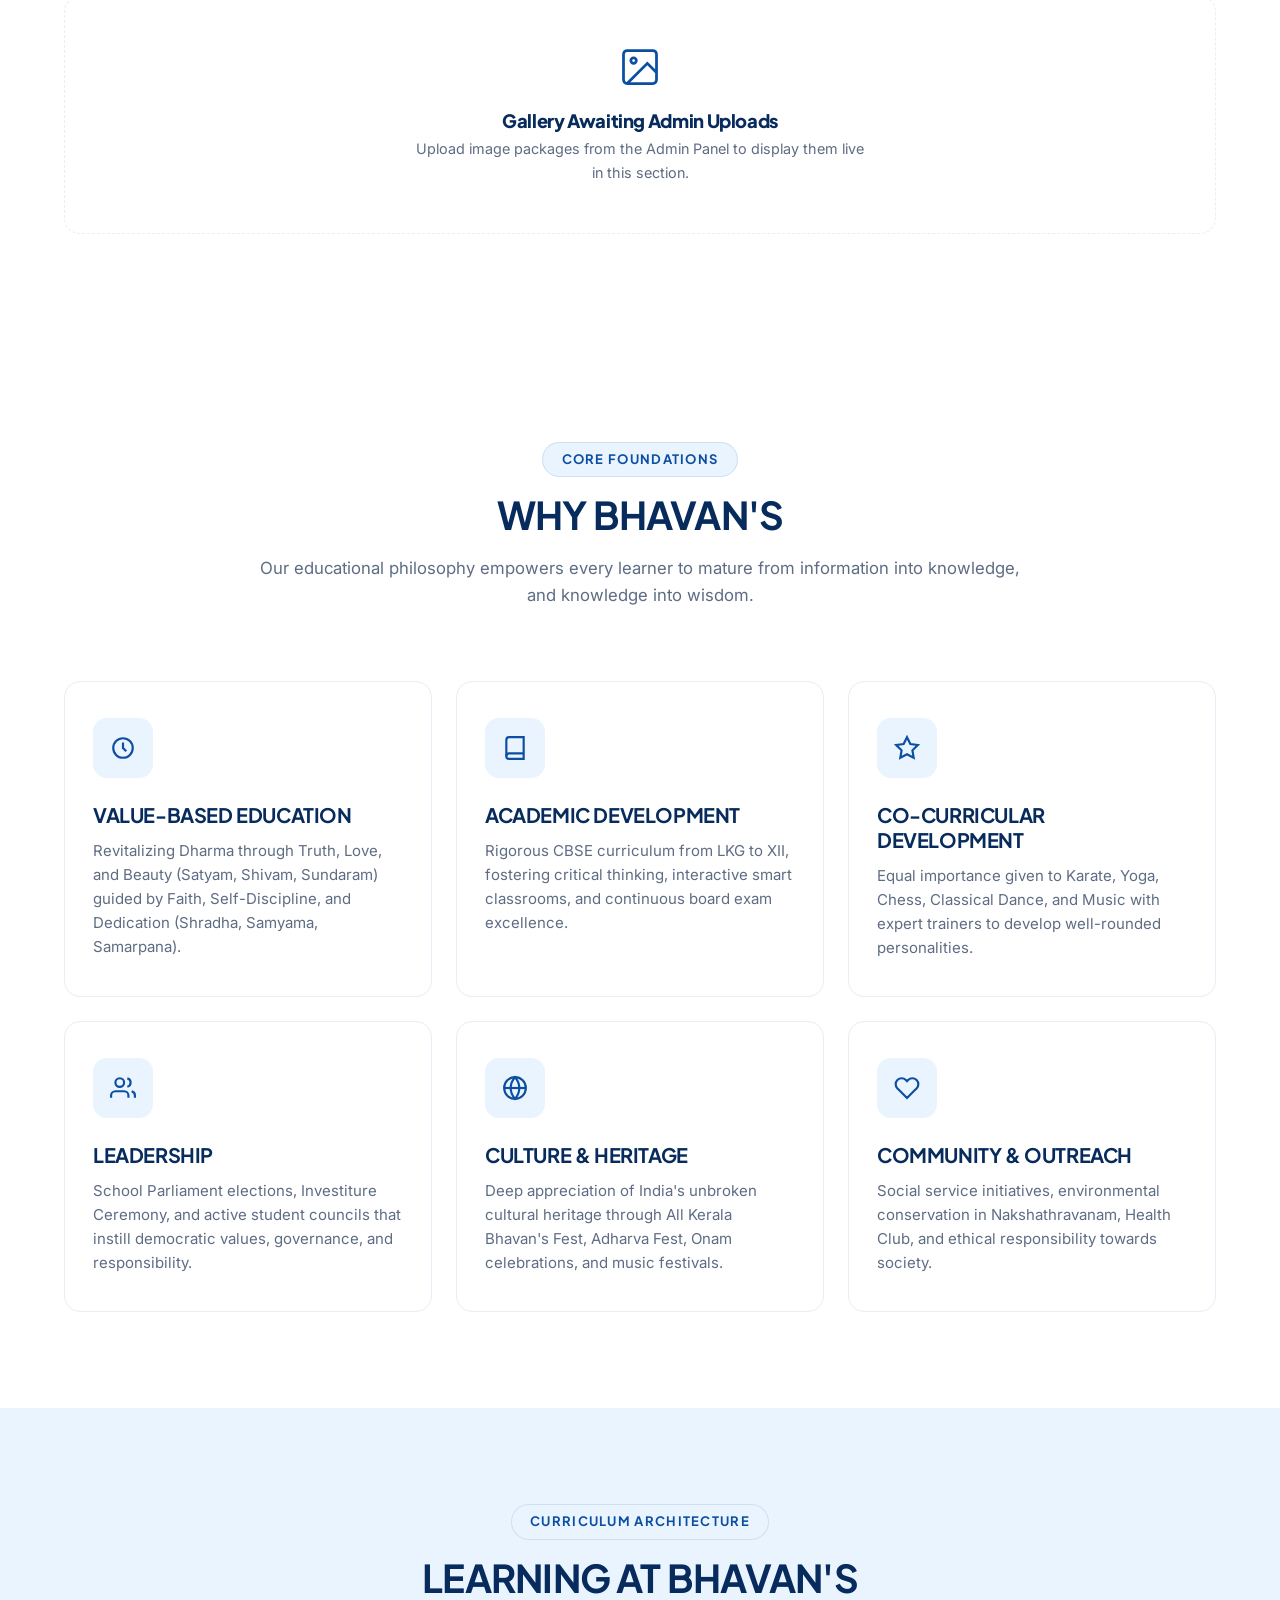
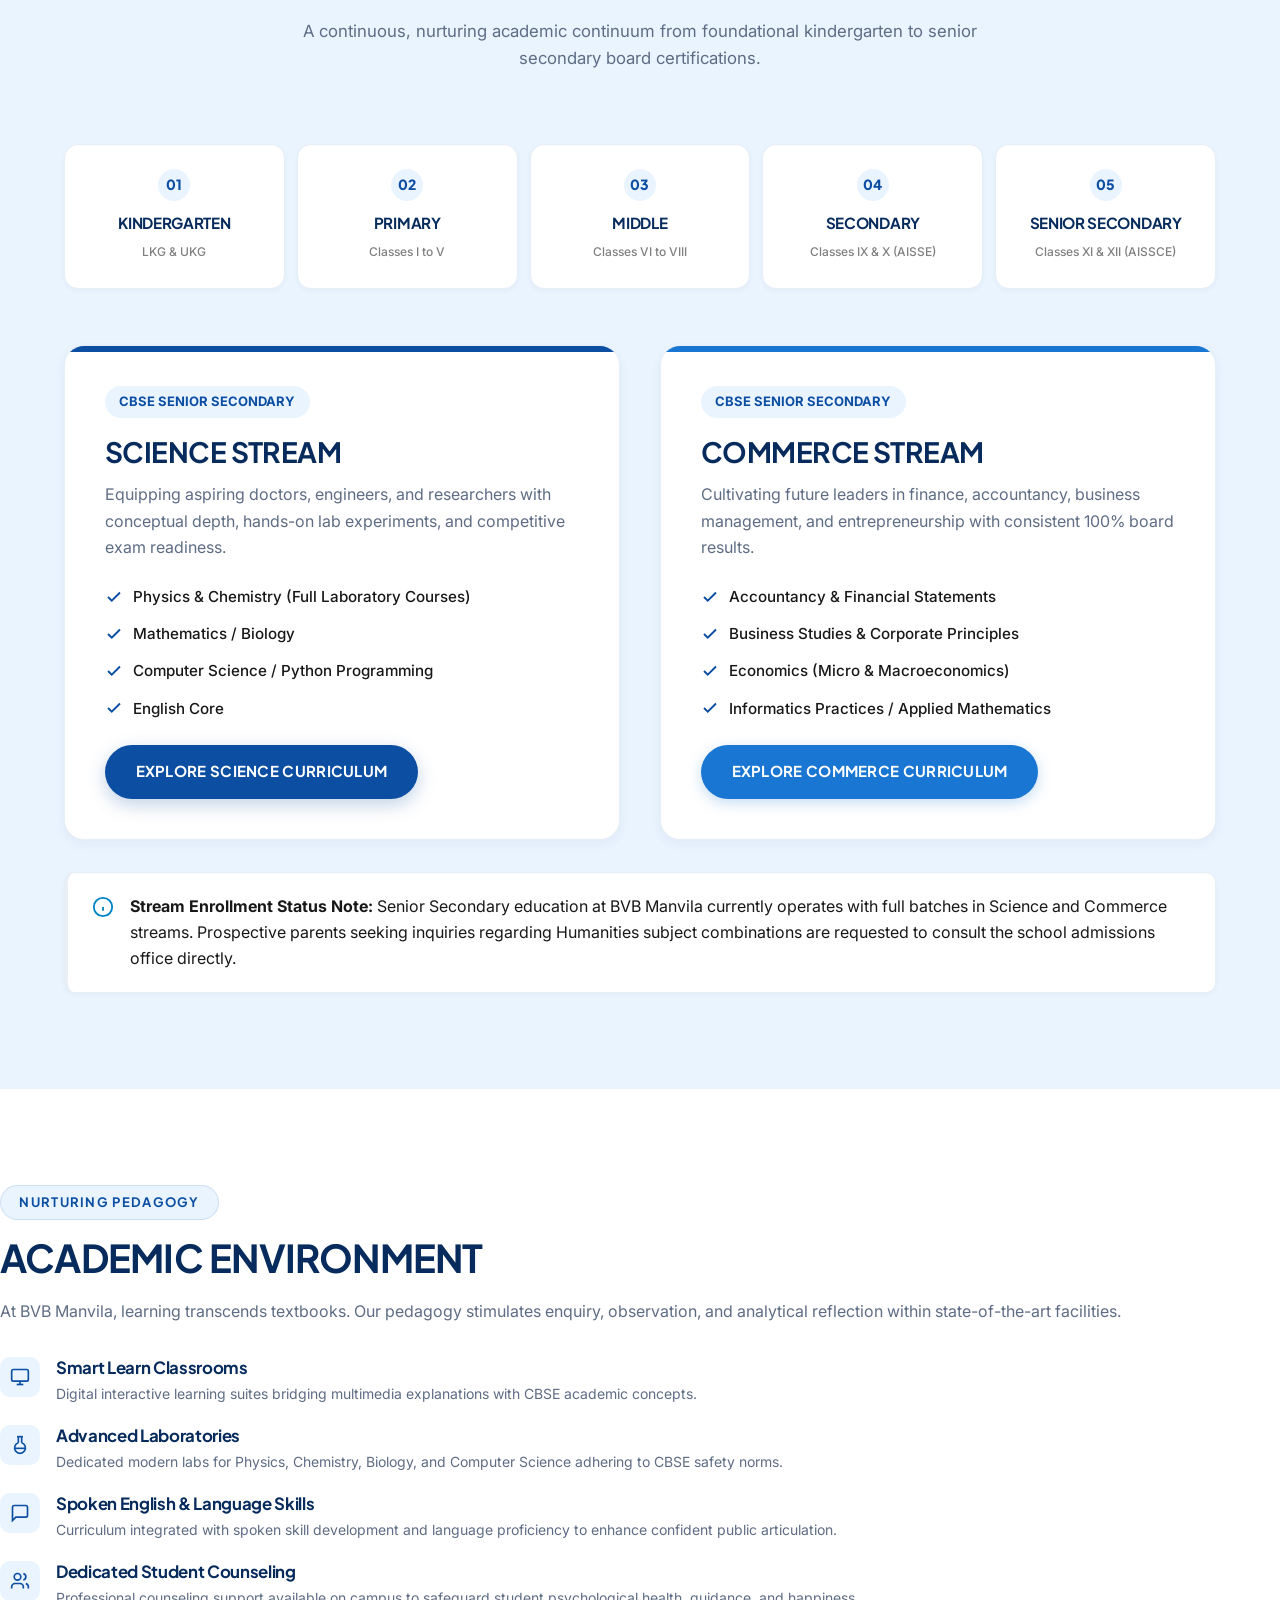
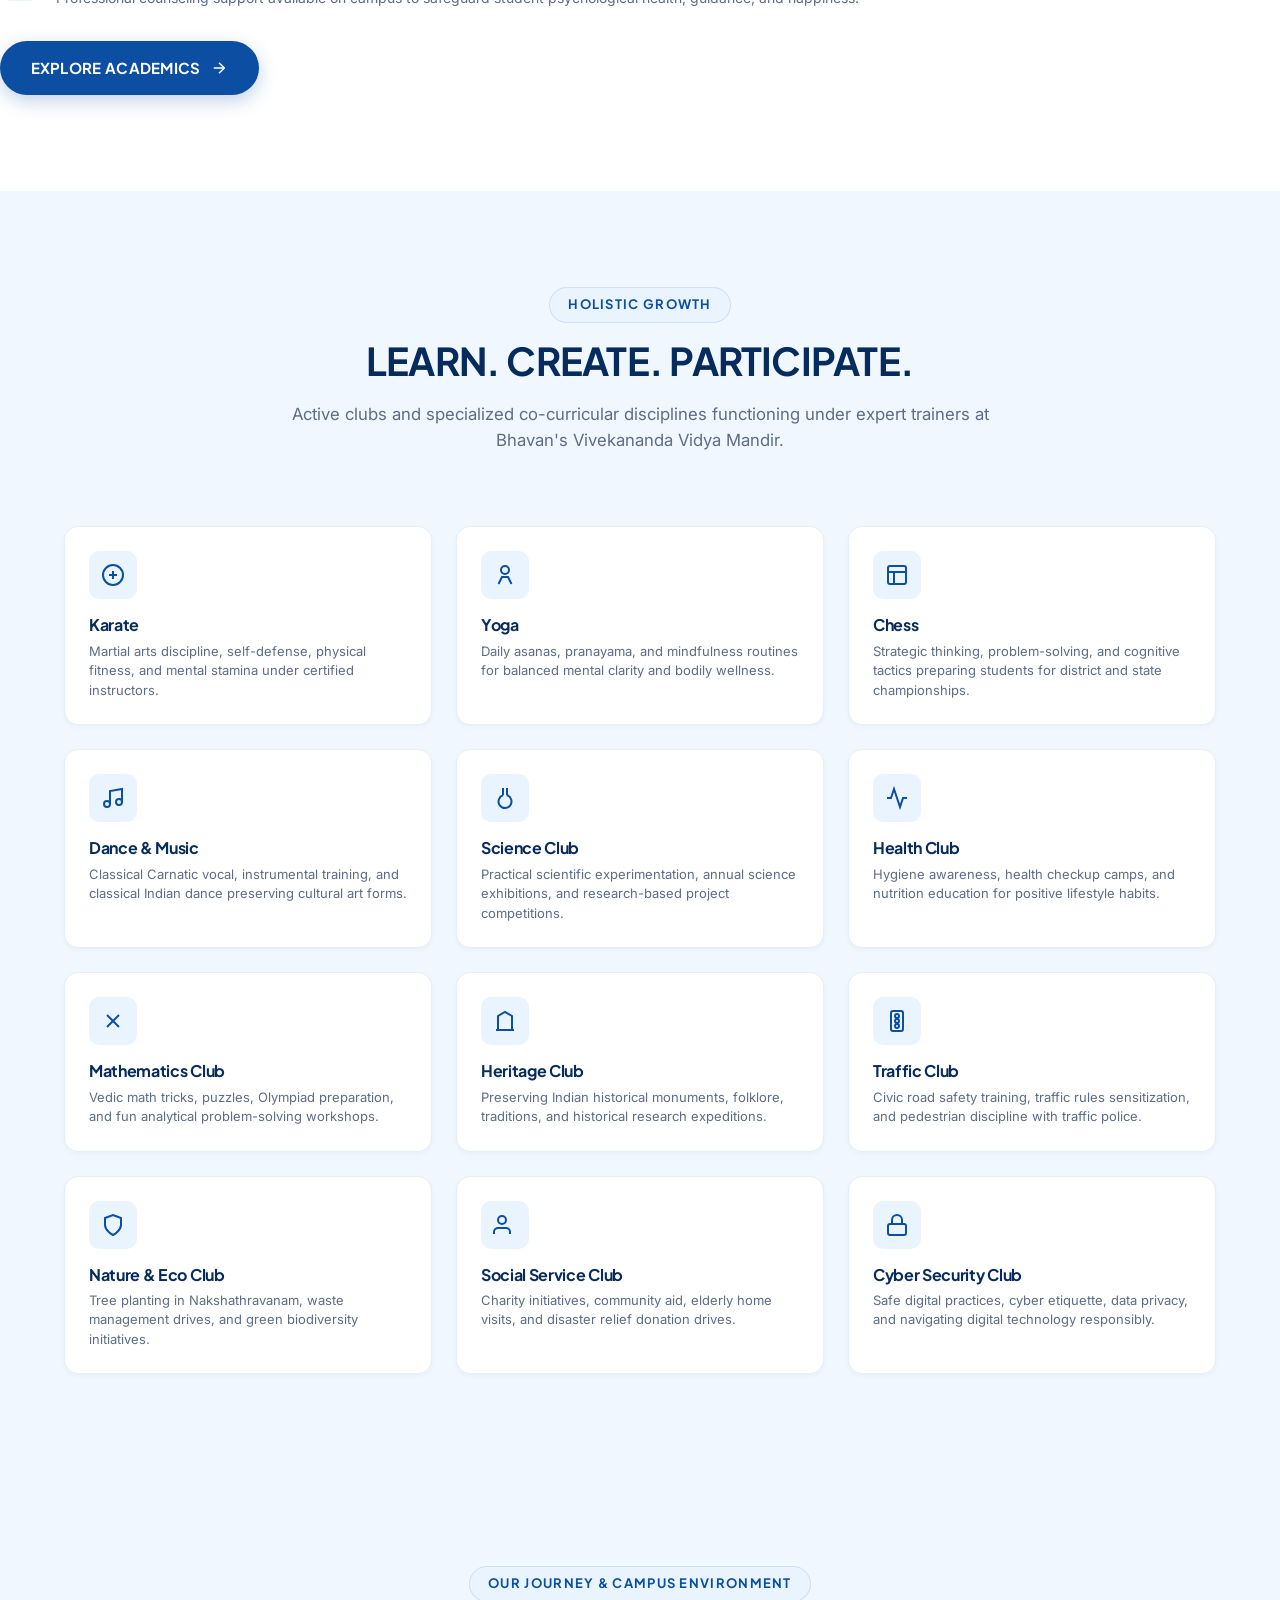
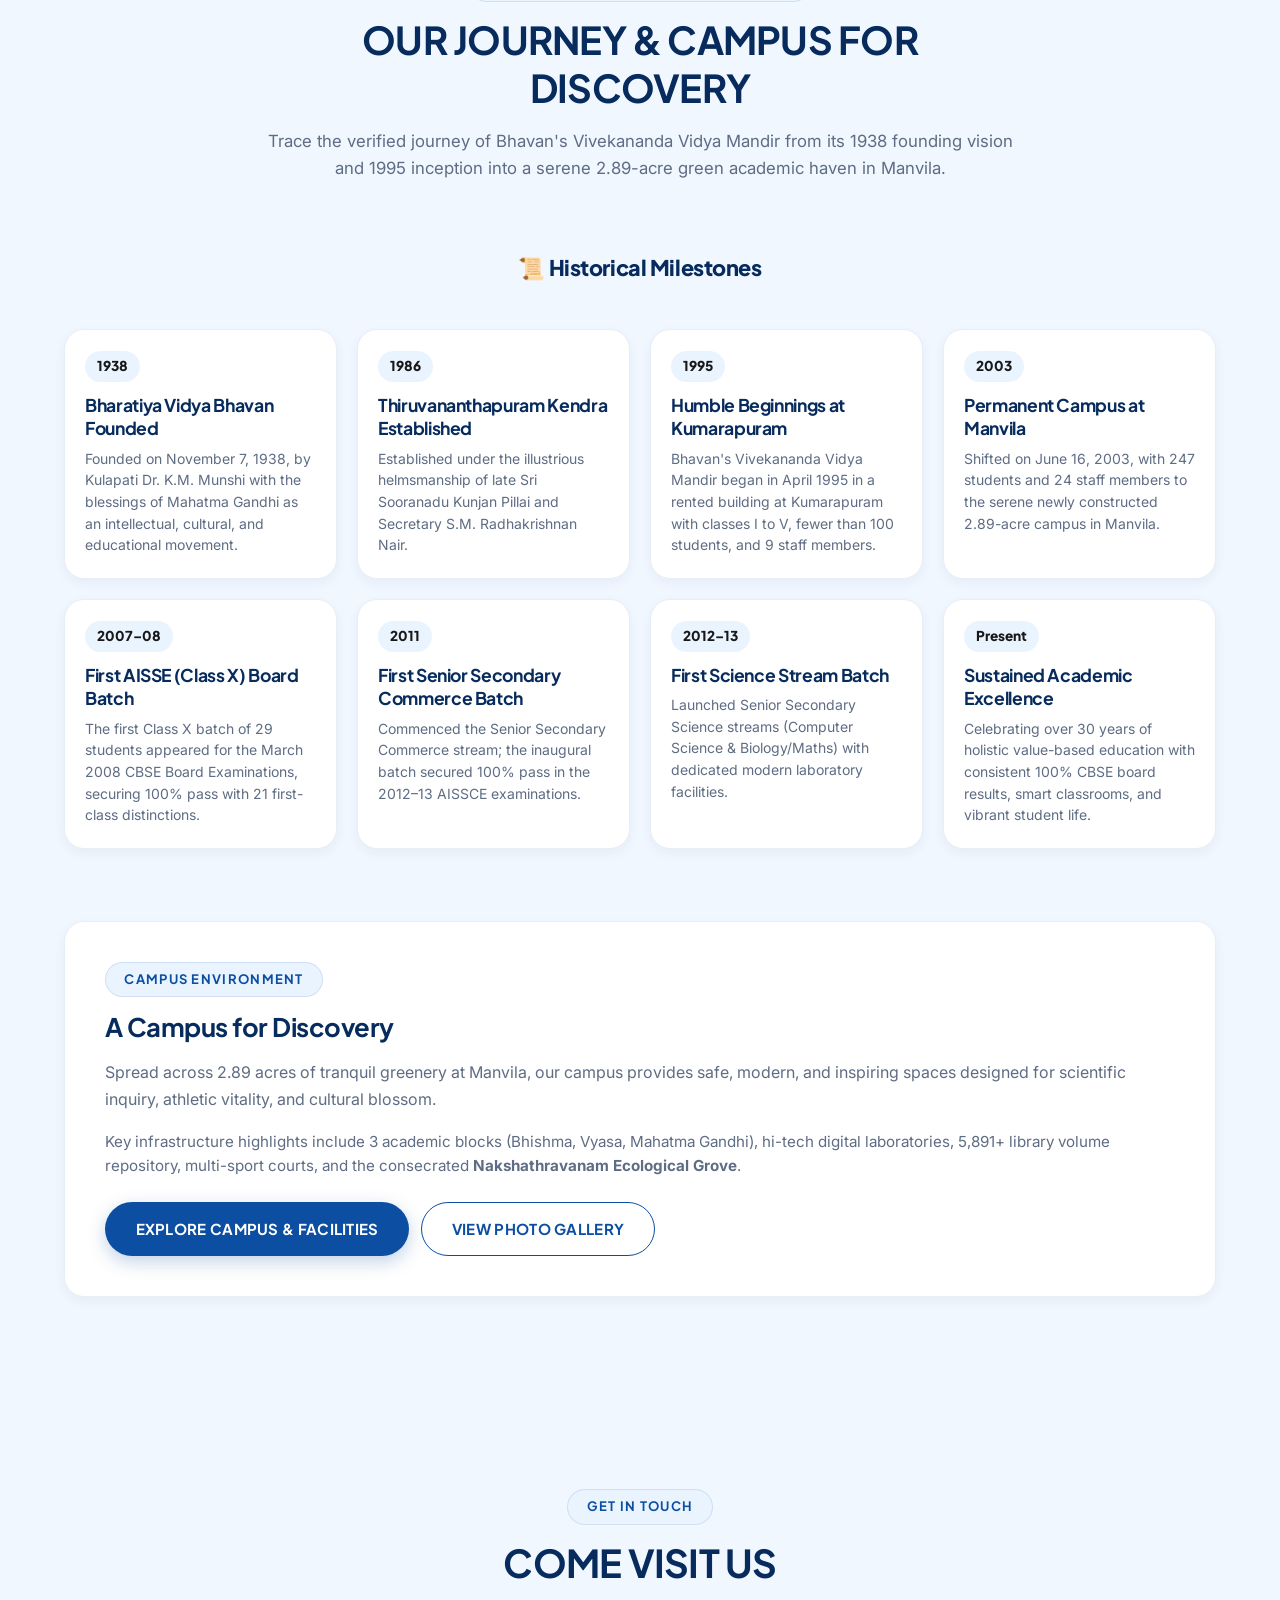
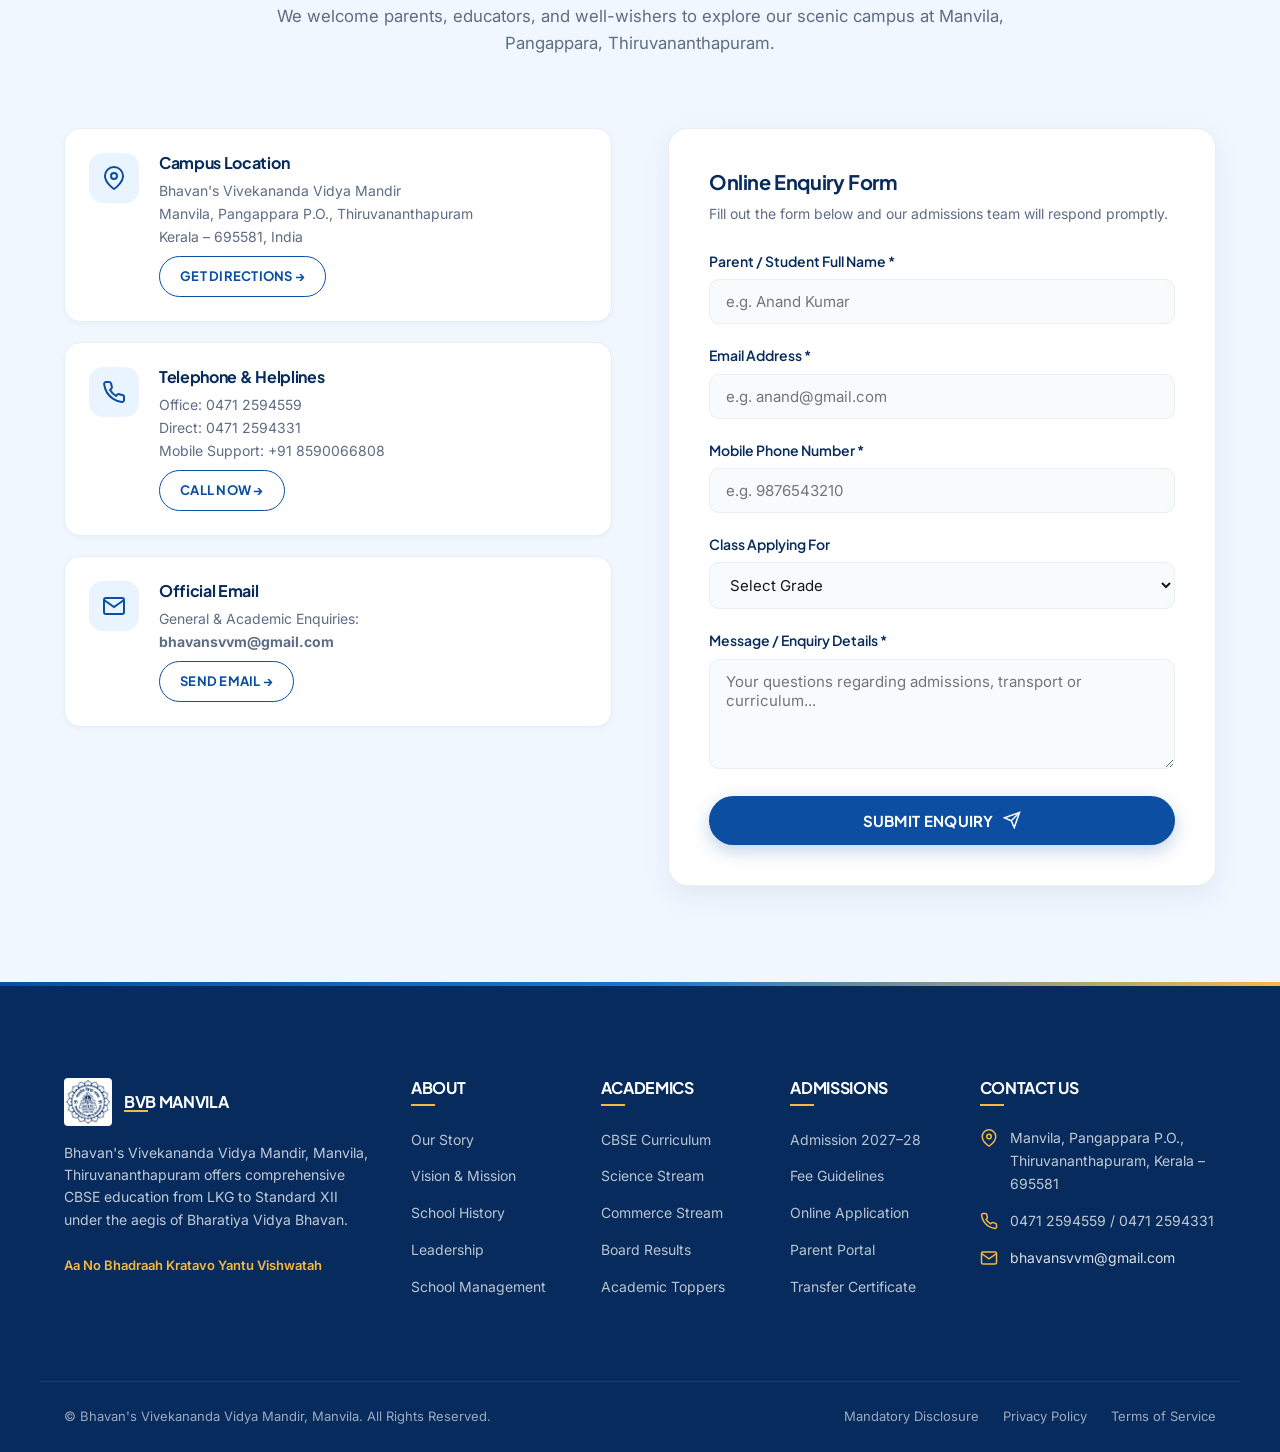
==== commit 1c2726ed: "Remove image card below EXPLORE ACADEMICS button entirely" ====
--- a/index.html
+++ b/index.html
@@ -852,7 +852,7 @@
     <!-- 8. ACADEMIC ENVIRONMENT -->
 
     <section class="section-padding bg-white" id="academic-environment">
-      <div class="container academic-env-grid">
+      <div class="container">
         
         </div>
         <div class="academic-env-content">
@@ -908,12 +908,6 @@
             EXPLORE ACADEMICS
             <svg viewBox="0 0 24 24" fill="none" stroke="currentColor" stroke-width="2"><line x1="5" y1="12" x2="19" y2="12"></line><polyline points="12 5 19 12 12 19"></polyline></svg>
           </a>
-        </div>
-
-        <div class="academic-env-media" style="position: relative;">
-          <div class="card card-bordered" style="padding: 0; overflow: hidden; border-radius: var(--radius-xl); box-shadow: var(--shadow-lg);">
-            <img src="assets/images/student-life/investiture-awards.jpg" alt="Bhavan's Vivekananda Vidya Mandir Academic Environment" style="width: 100%; height: 100%; min-height: 380px; object-fit: cover; display: block;" loading="lazy">
-          </div>
         </div>
       </div>
     </section>
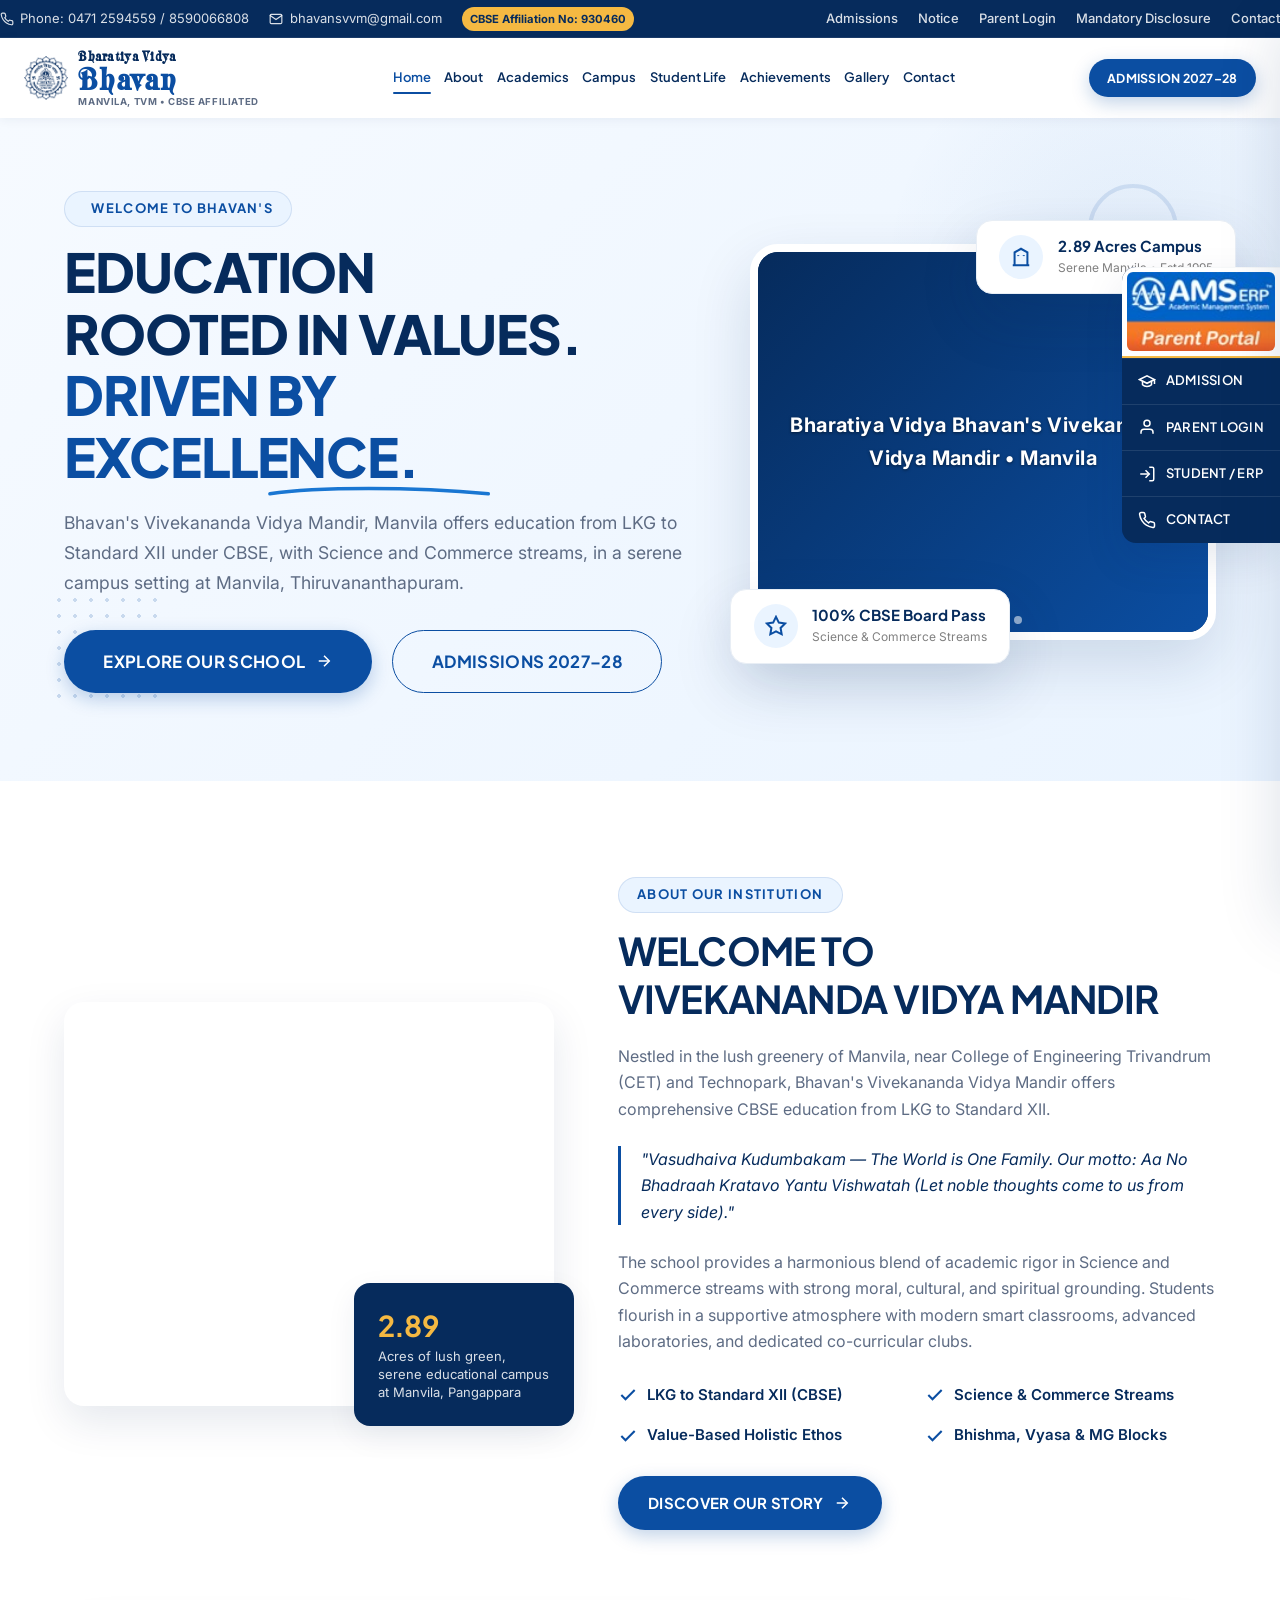
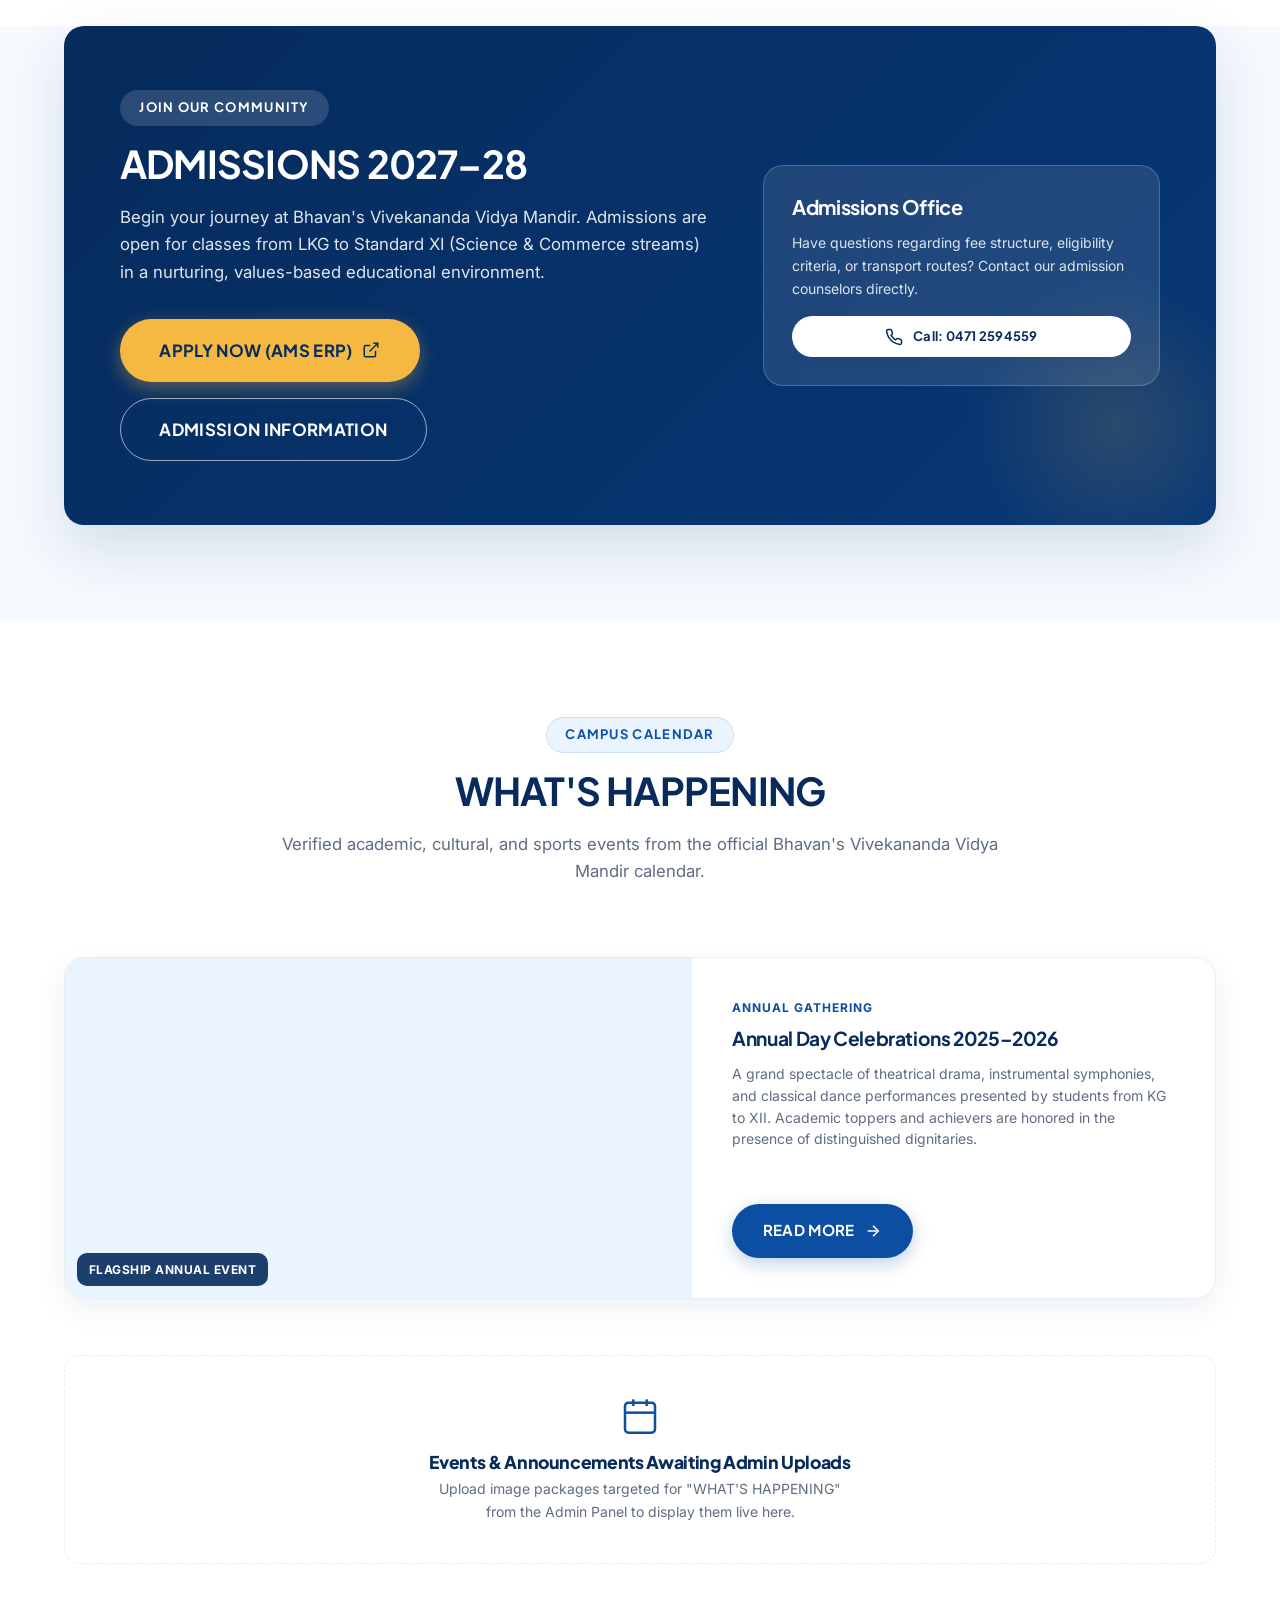
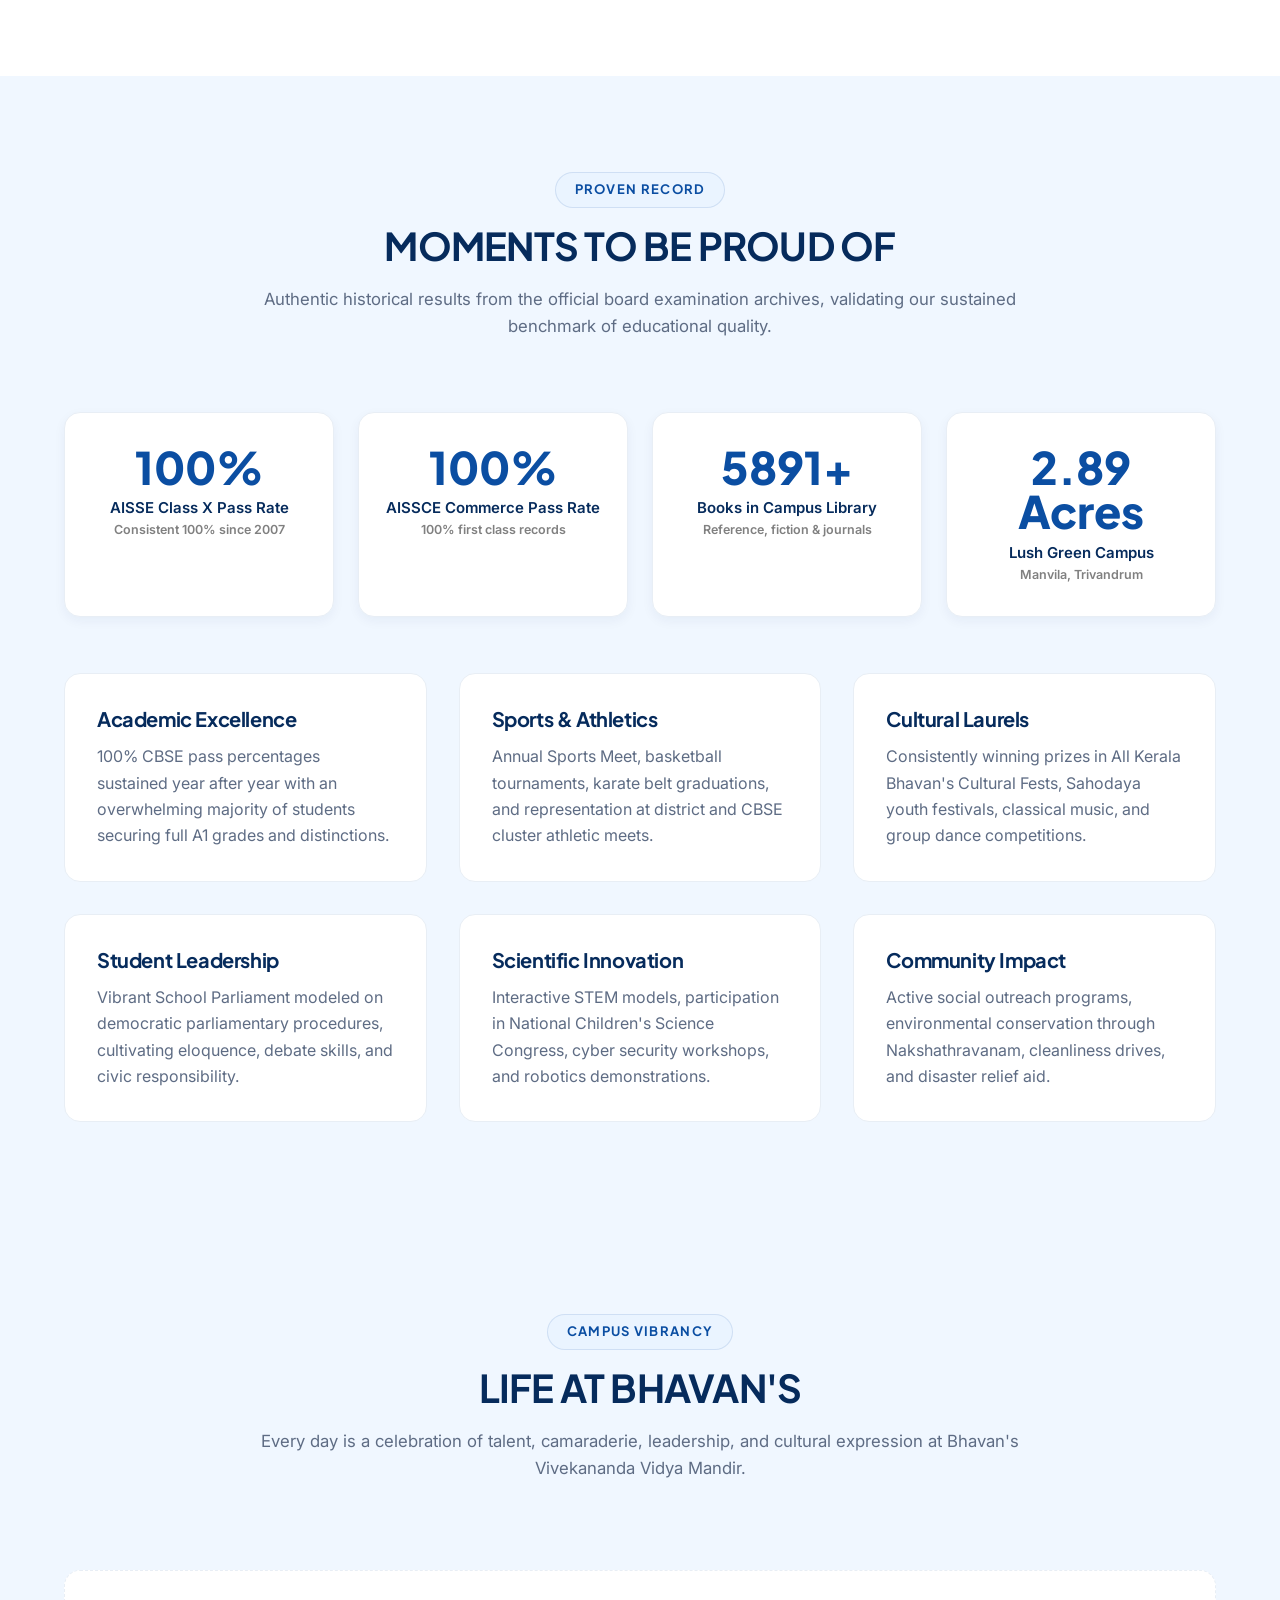
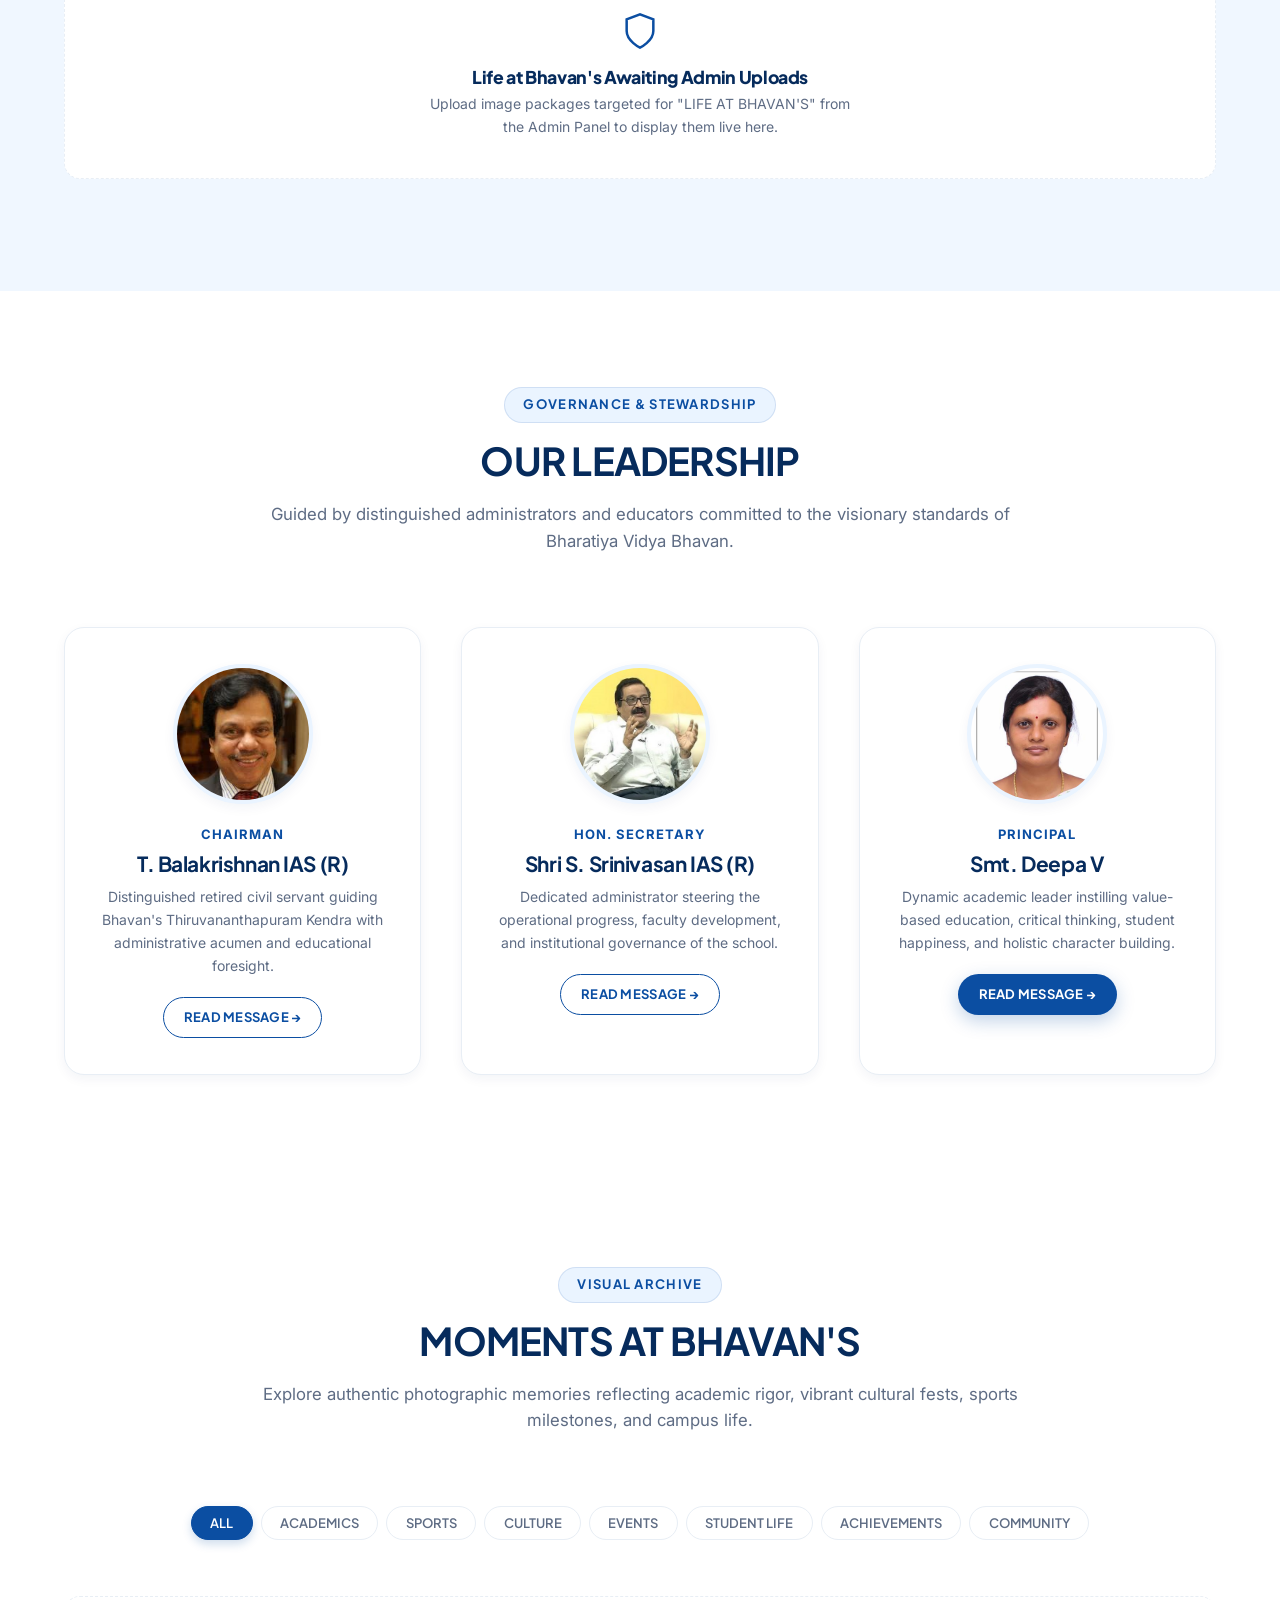
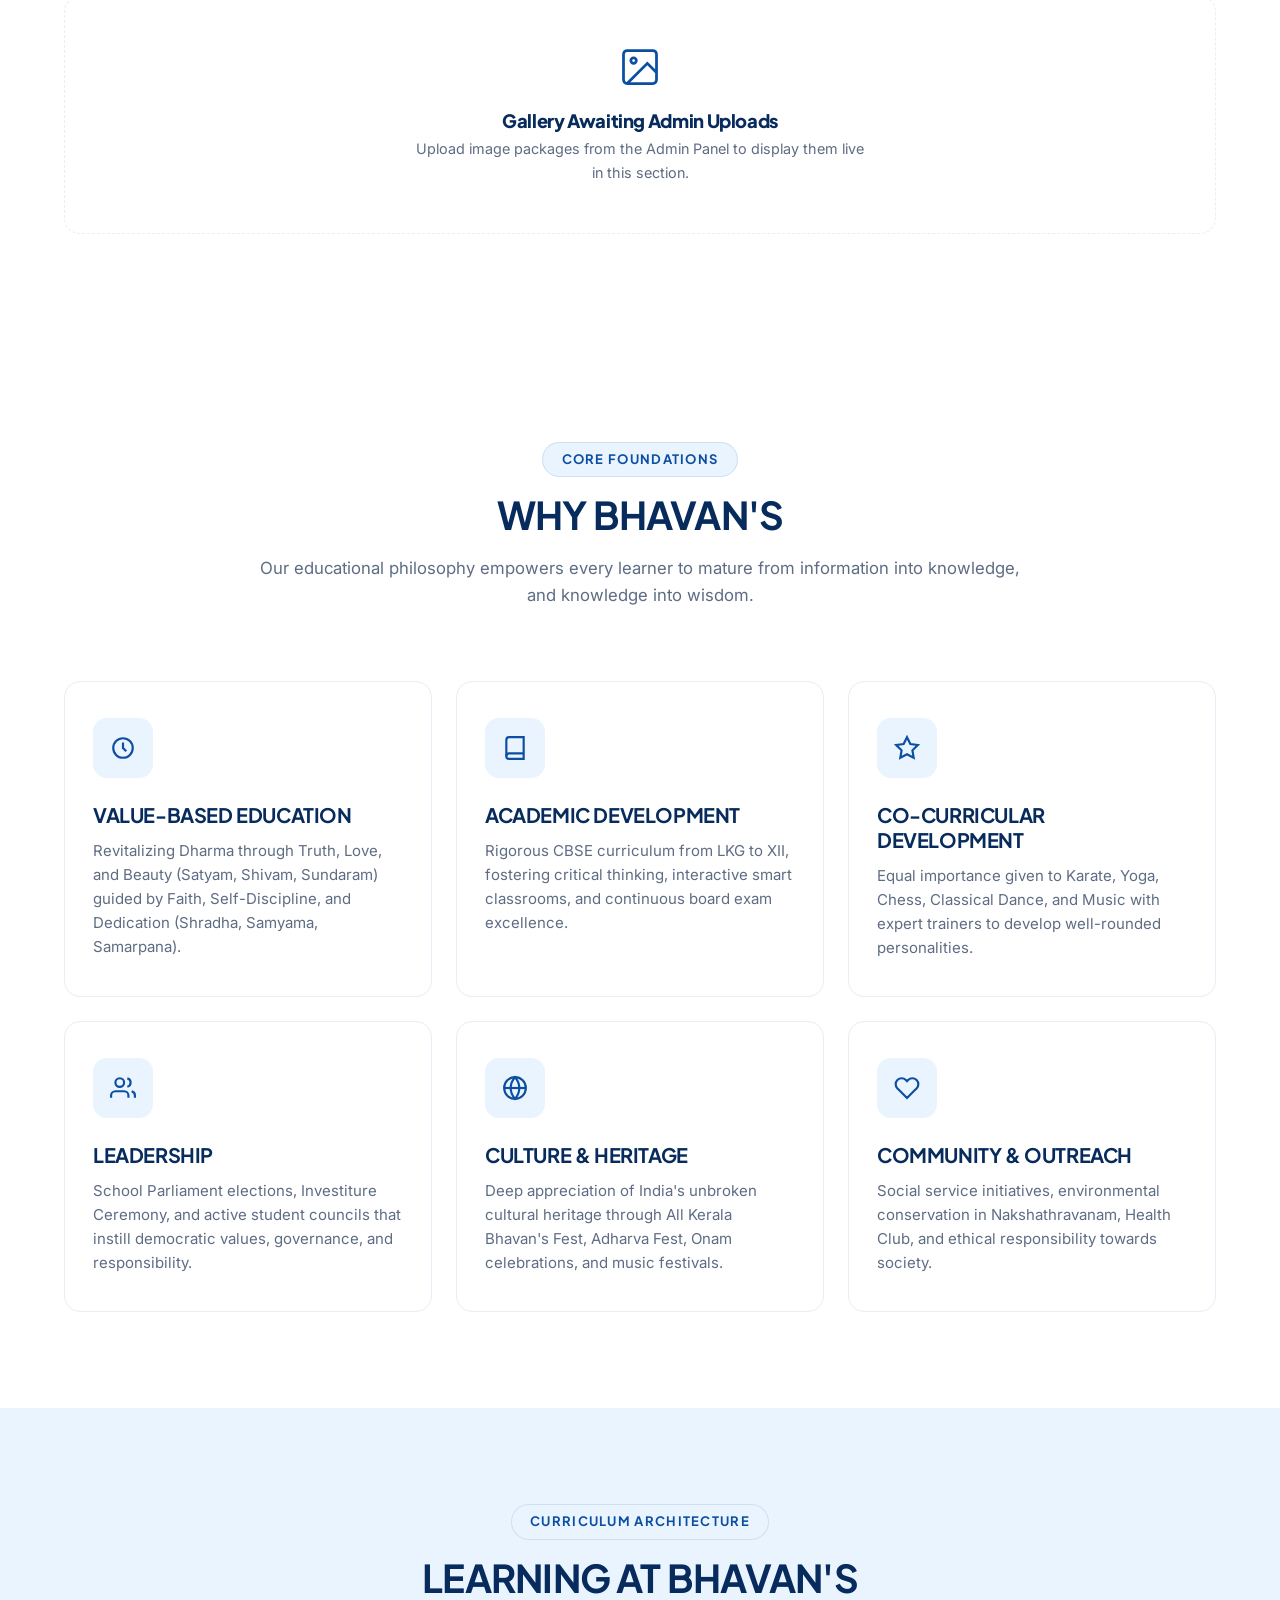
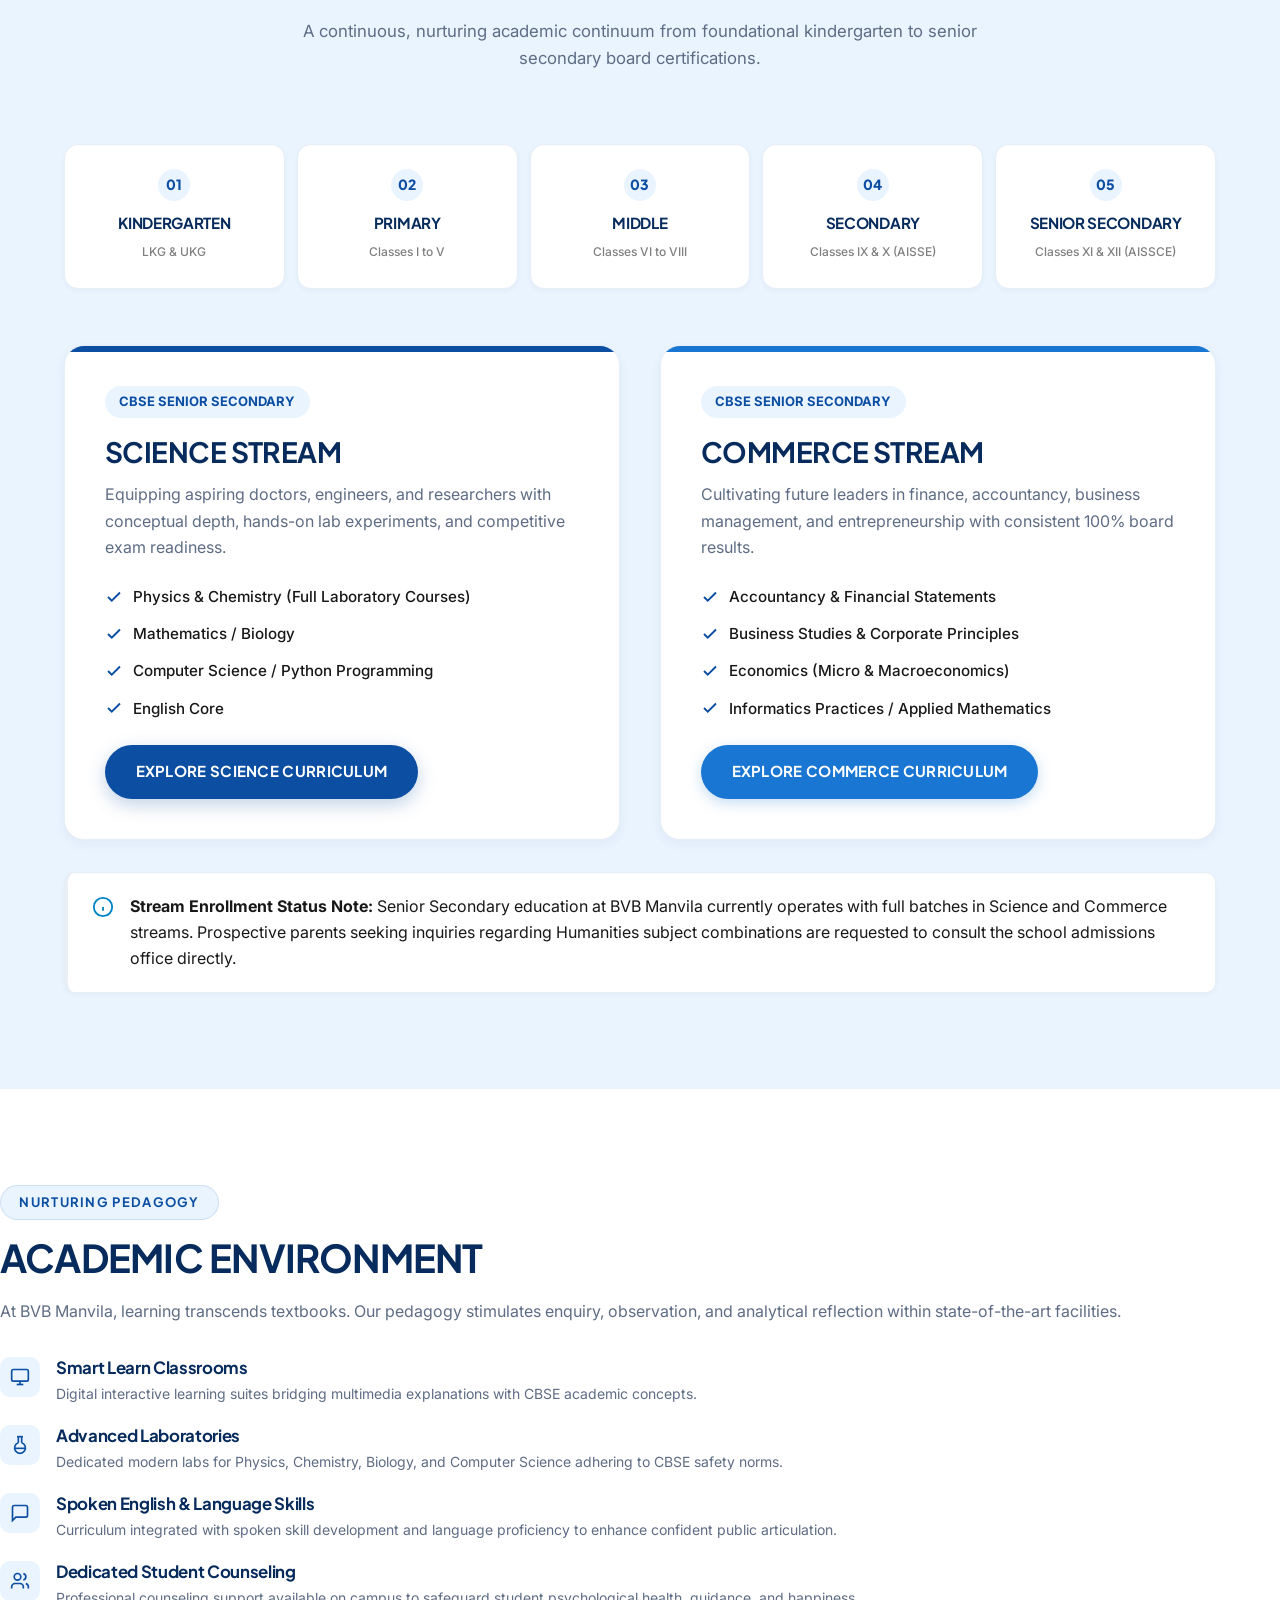
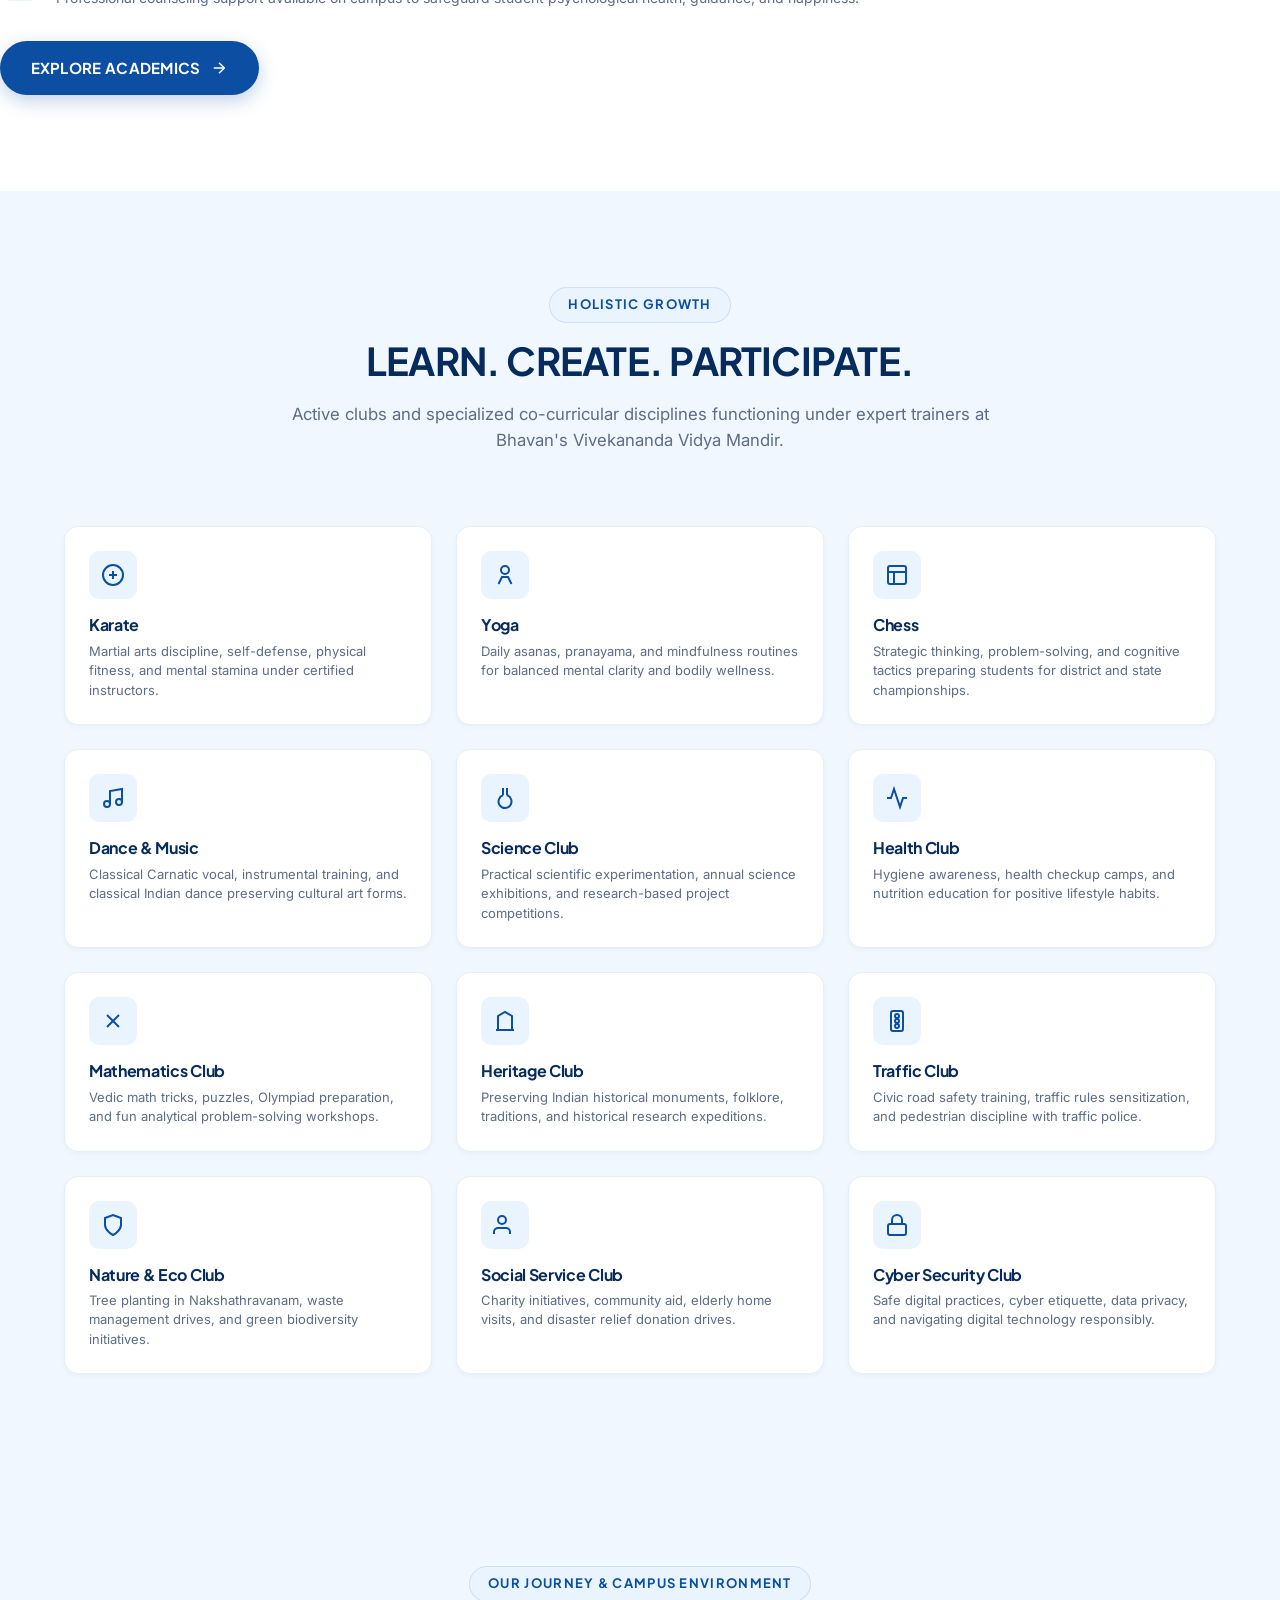
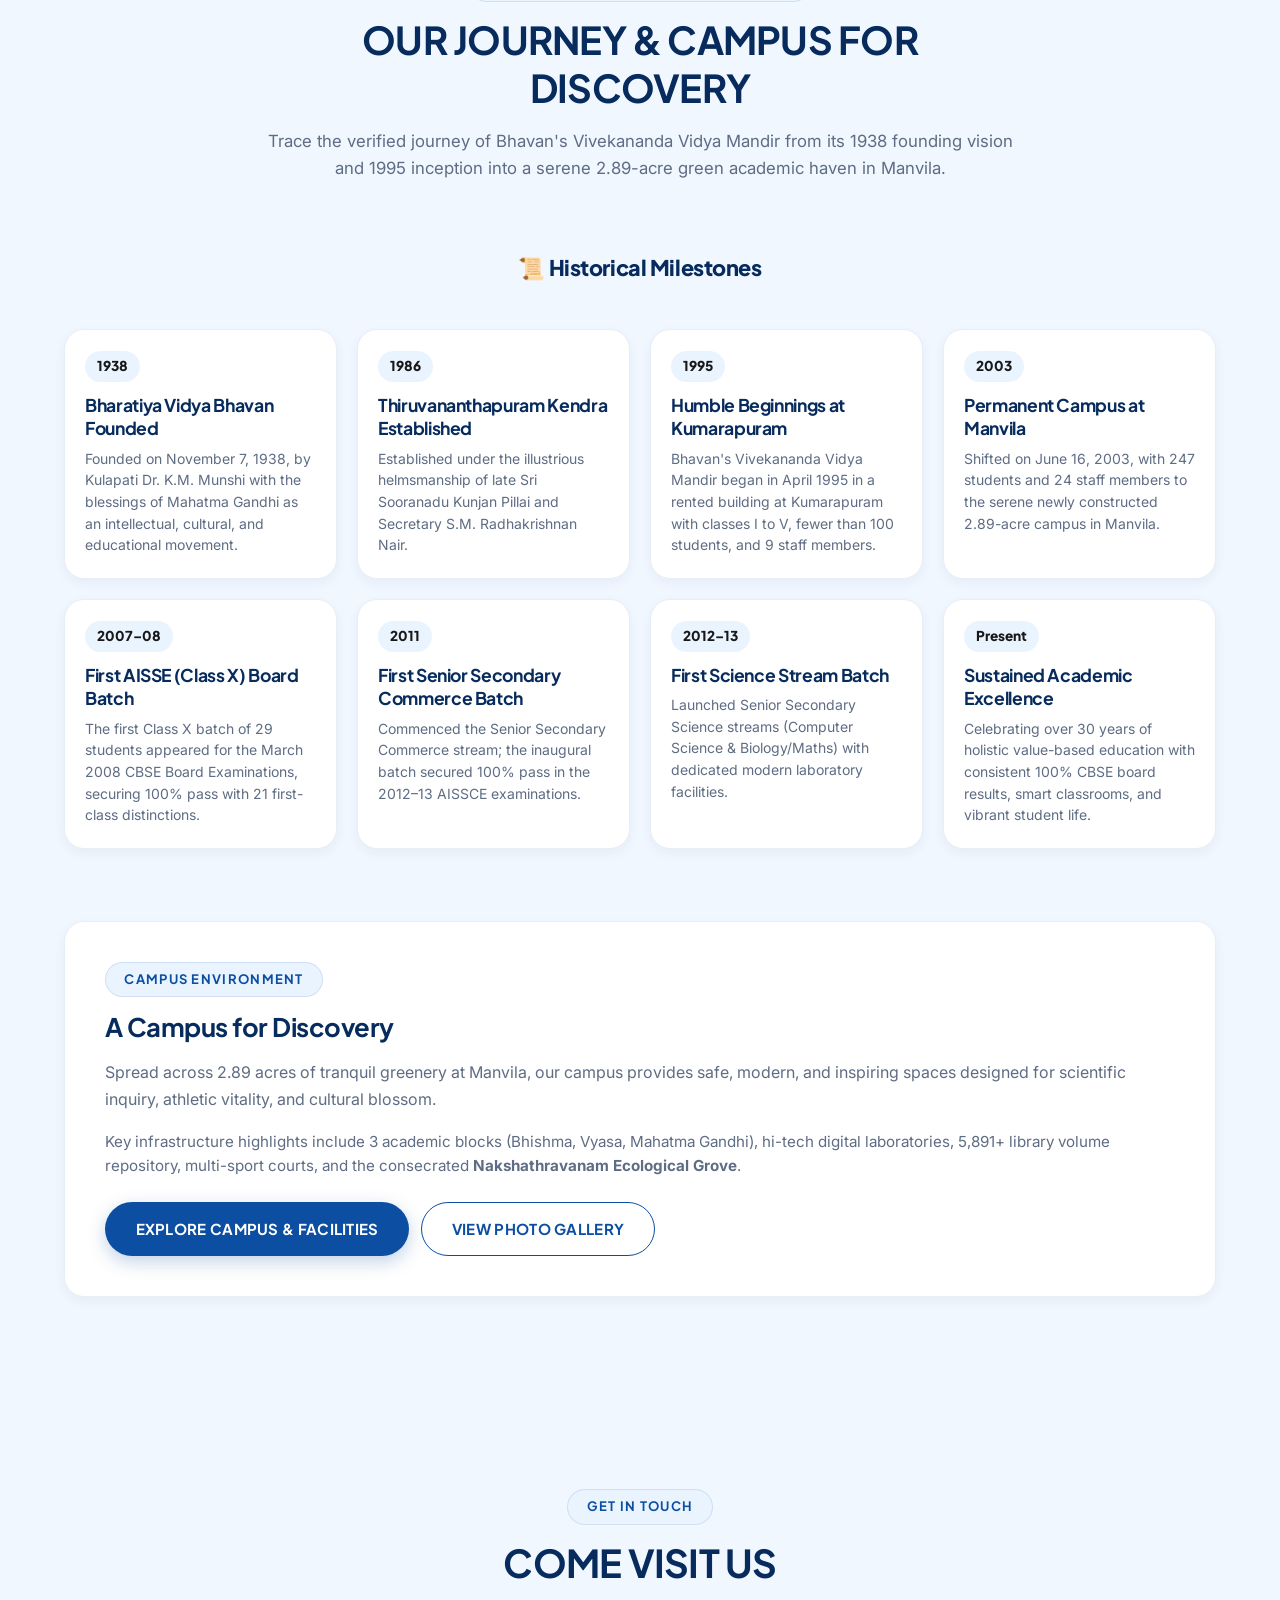
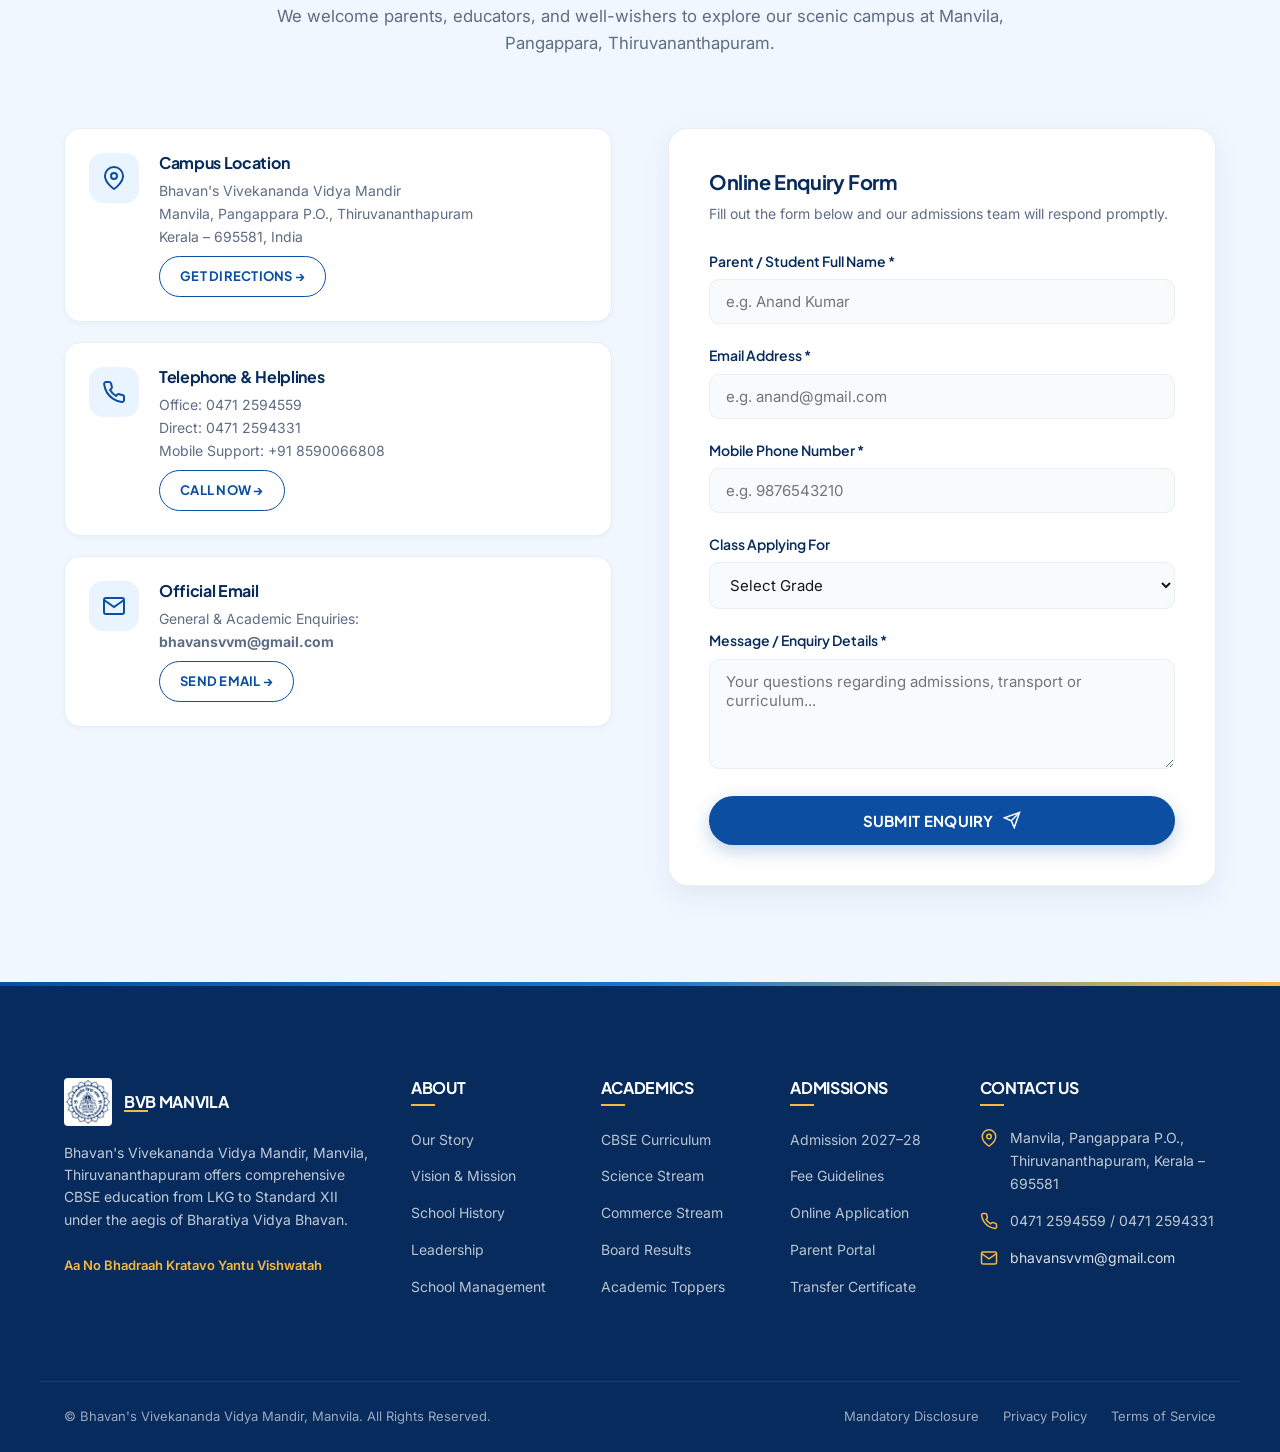
==== commit 5fdc1aba: "Remove static welcome image and enable dynamic Admin Panel image package rendering" ====
--- a/index.html
+++ b/index.html
@@ -253,9 +253,7 @@
     <section class="section-padding welcome-section" id="welcome">
       <div class="container welcome-grid">
         <div class="welcome-media">
-          <div class="welcome-img-card">
-            <img src="assets/images/campus/pdf_extracted/pdf_img_1.jpg" alt="Bhavan's Vivekananda Vidya Mandir Campus" loading="lazy">
-          </div>
+          <div class="welcome-img-card"></div>
           <div class="welcome-accent-box">
             <h3>2.89</h3>
             <p>Acres of lush green, serene educational campus at Manvila, Pangappara</p>
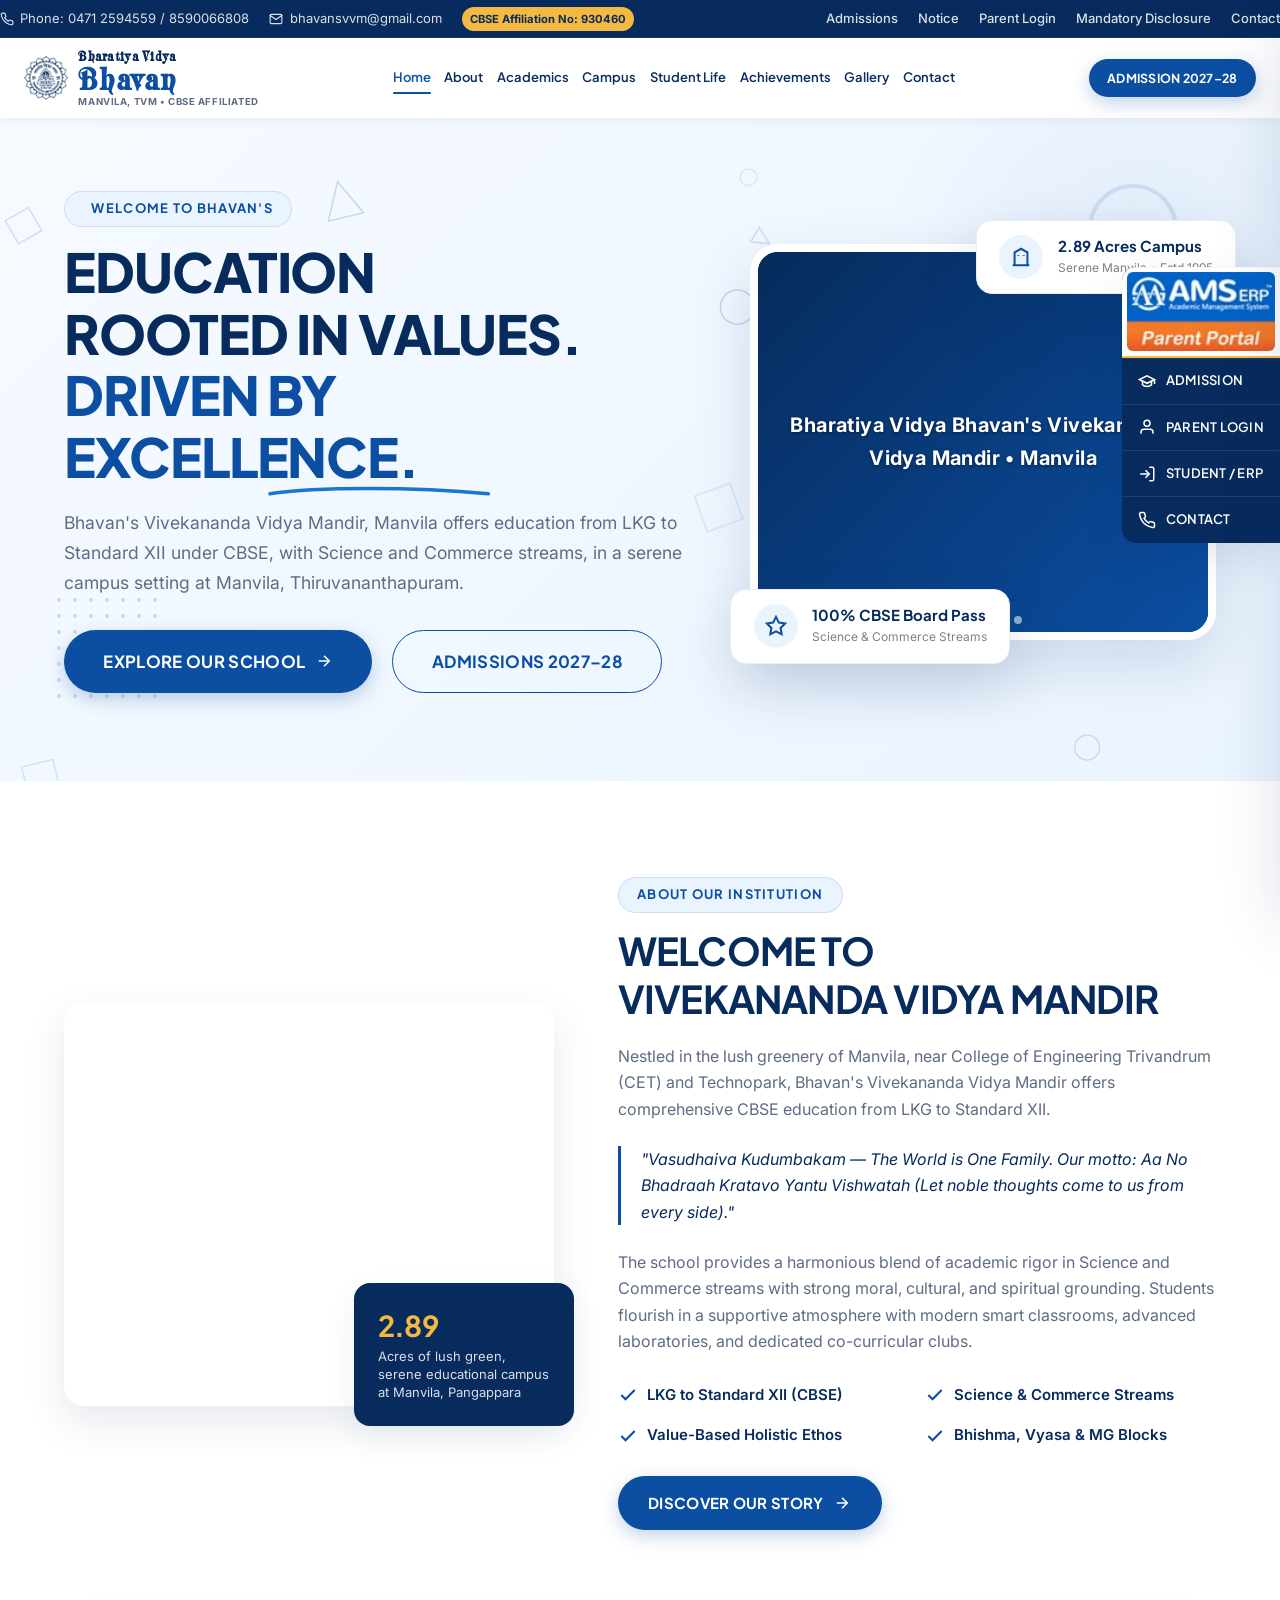
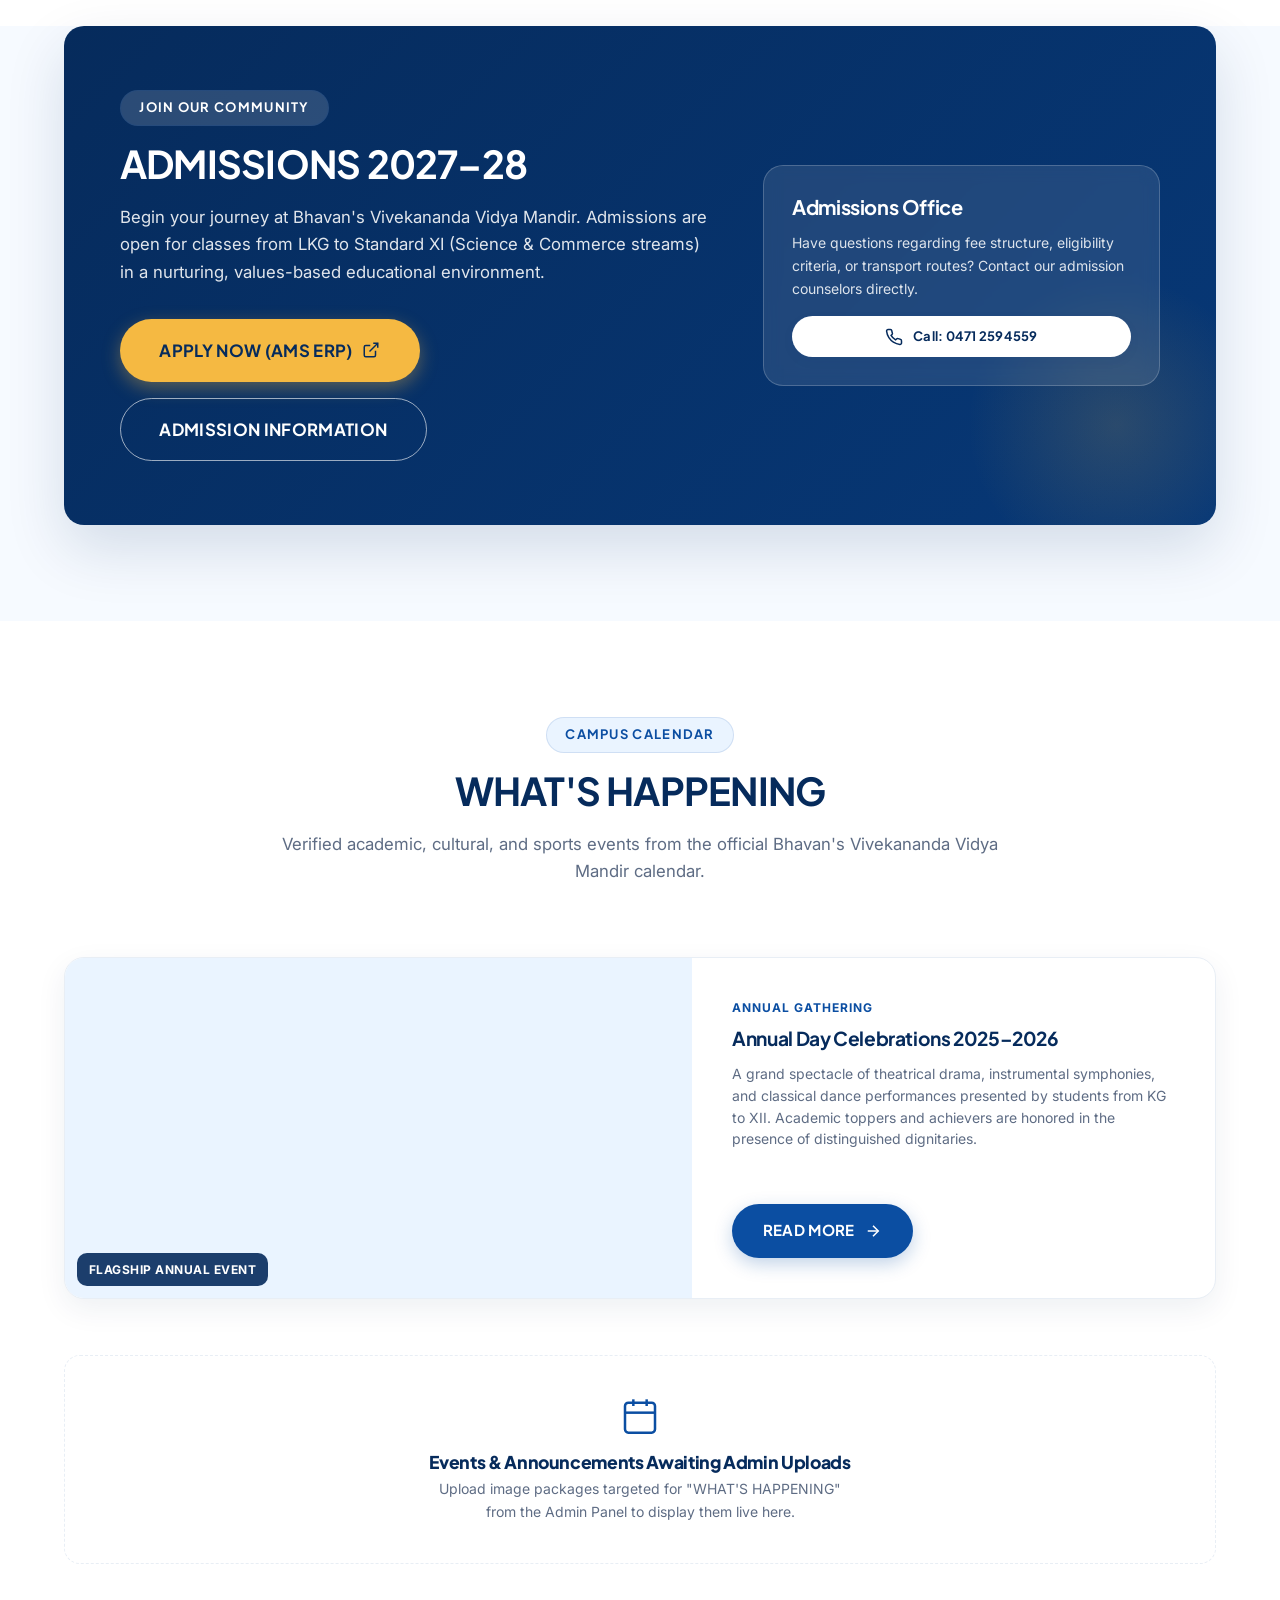
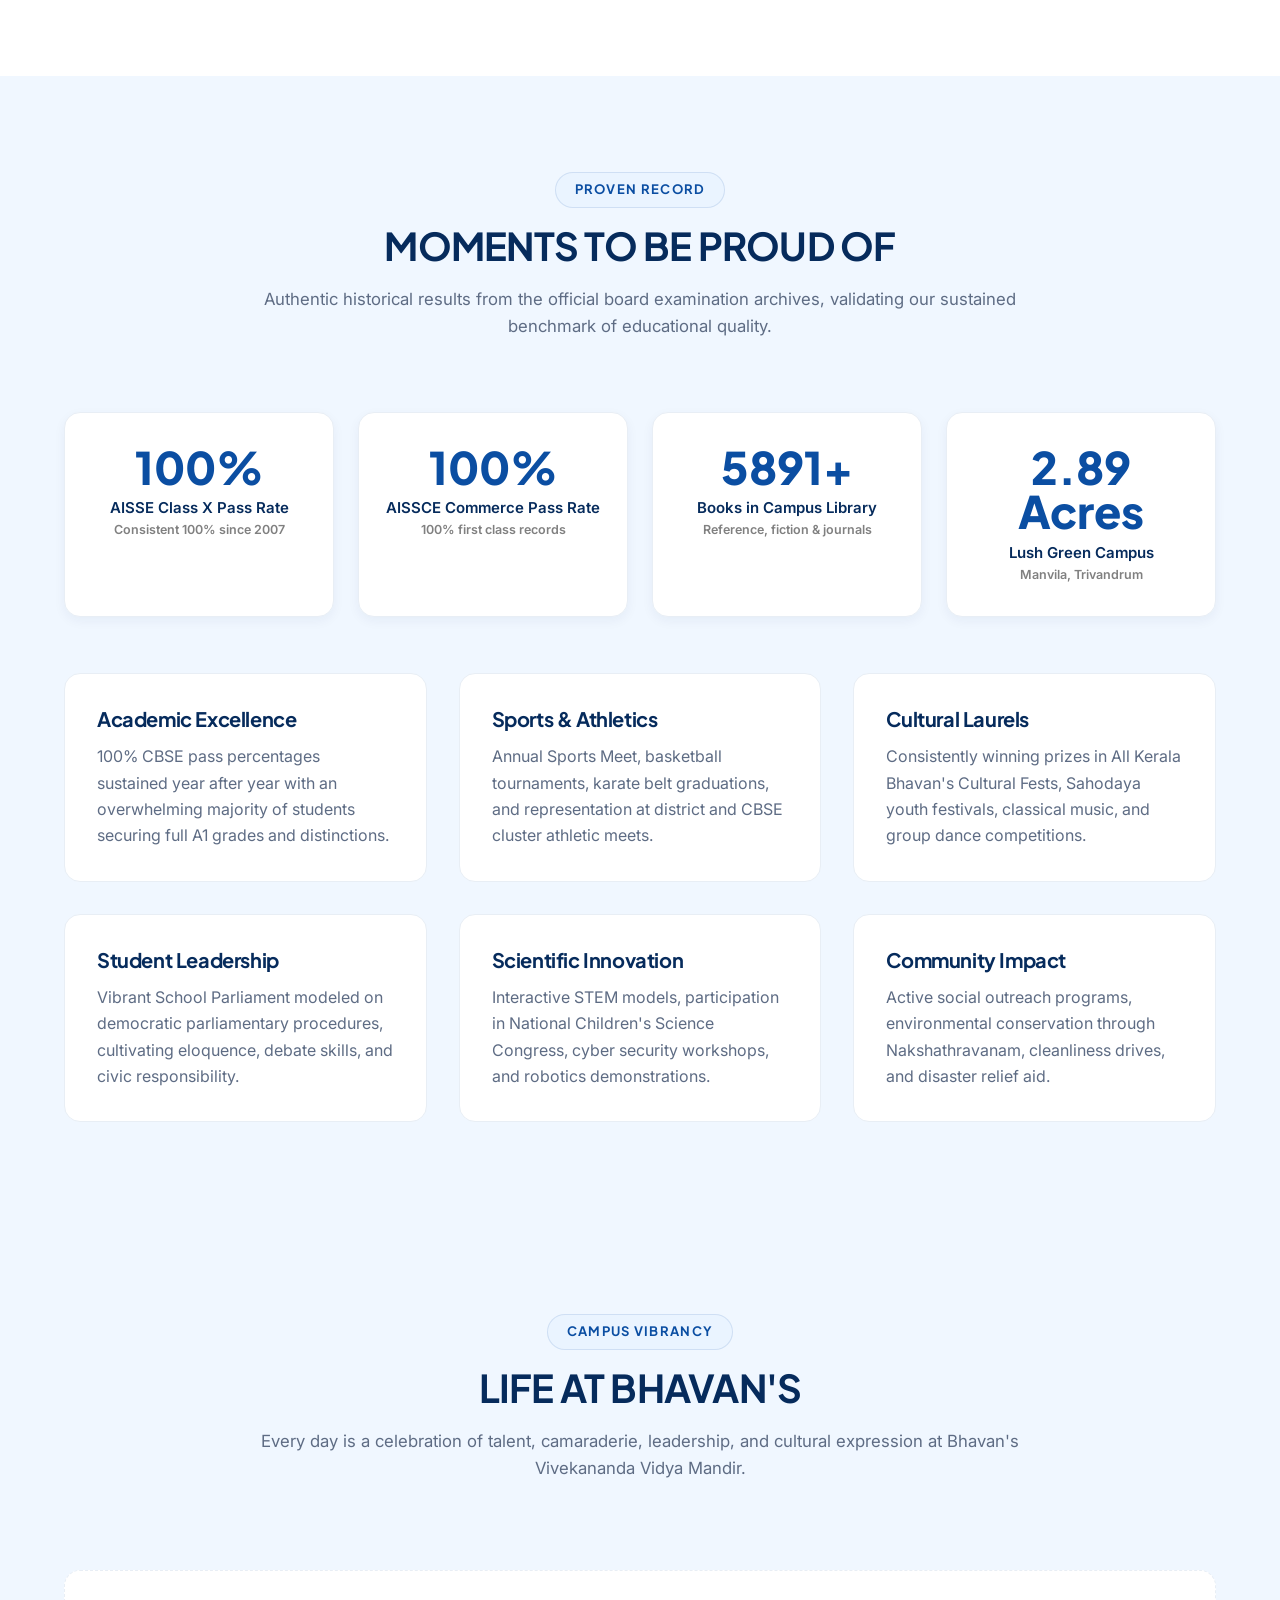
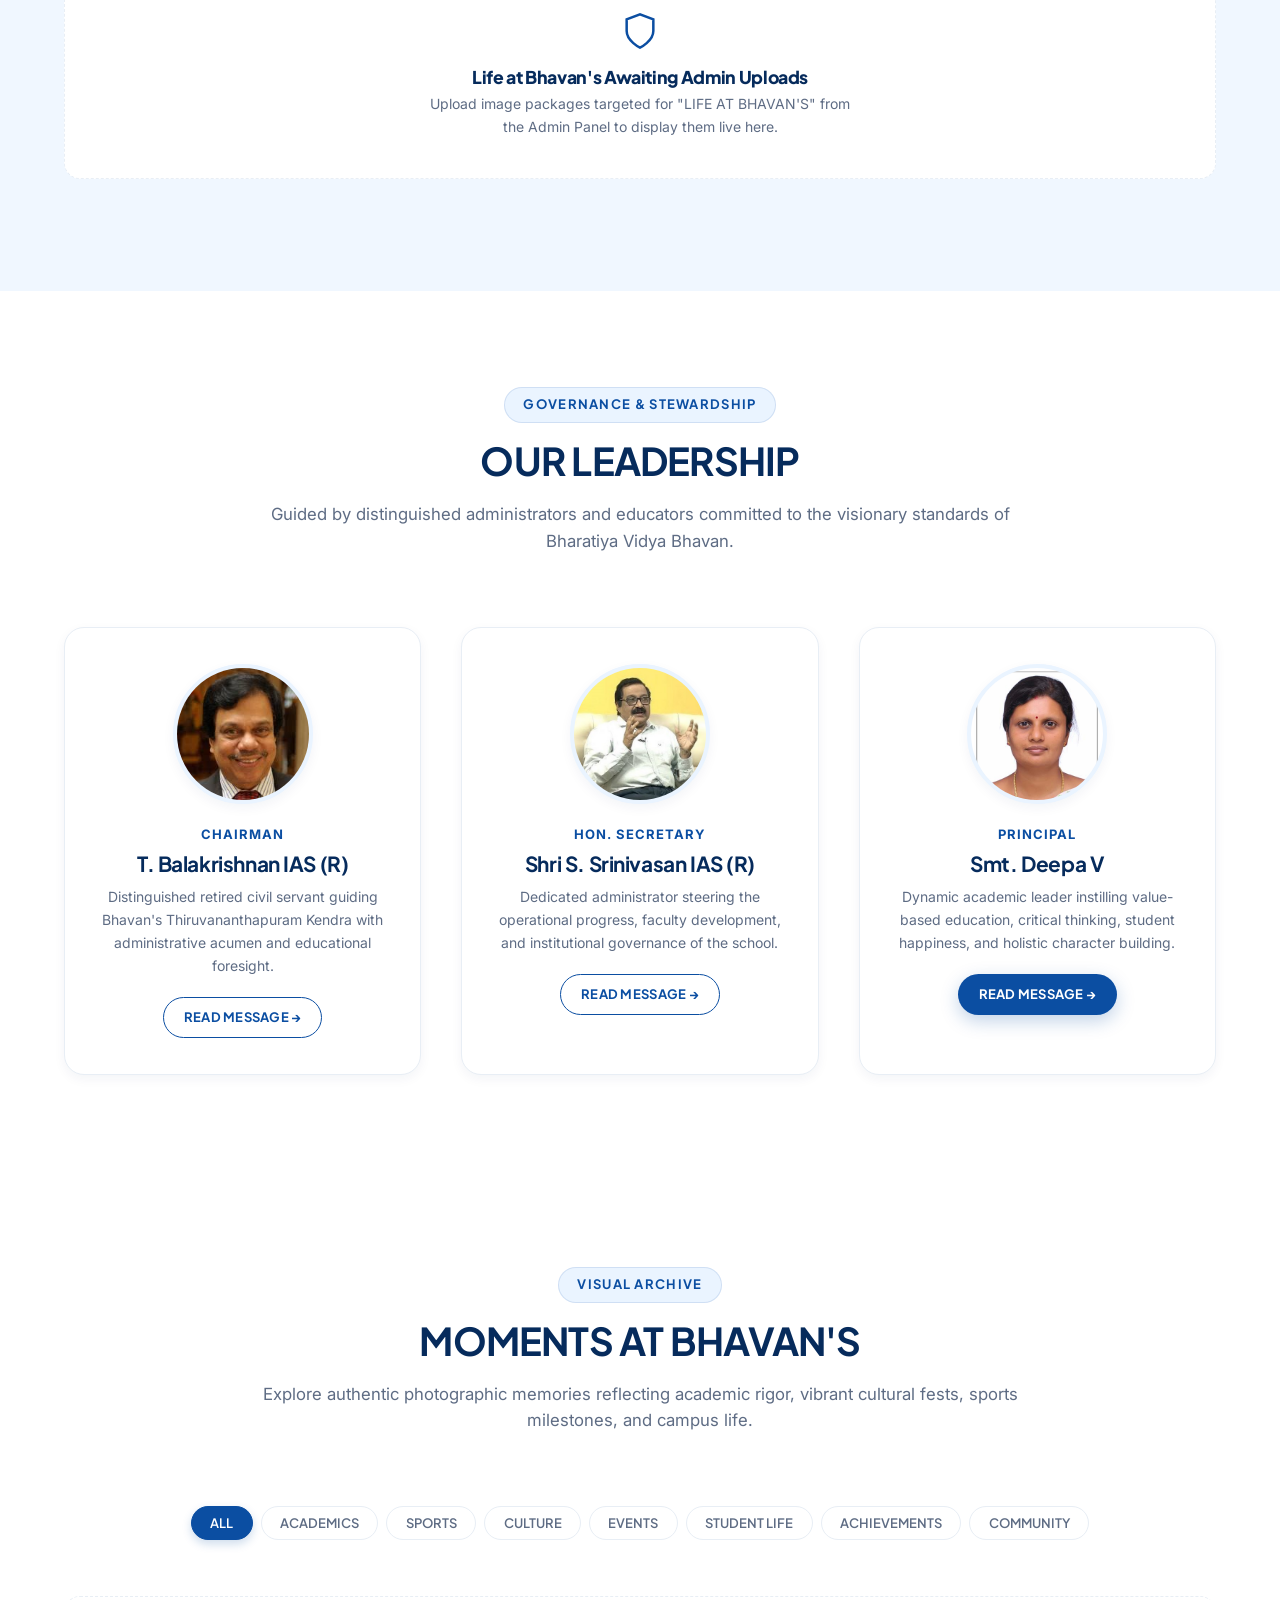
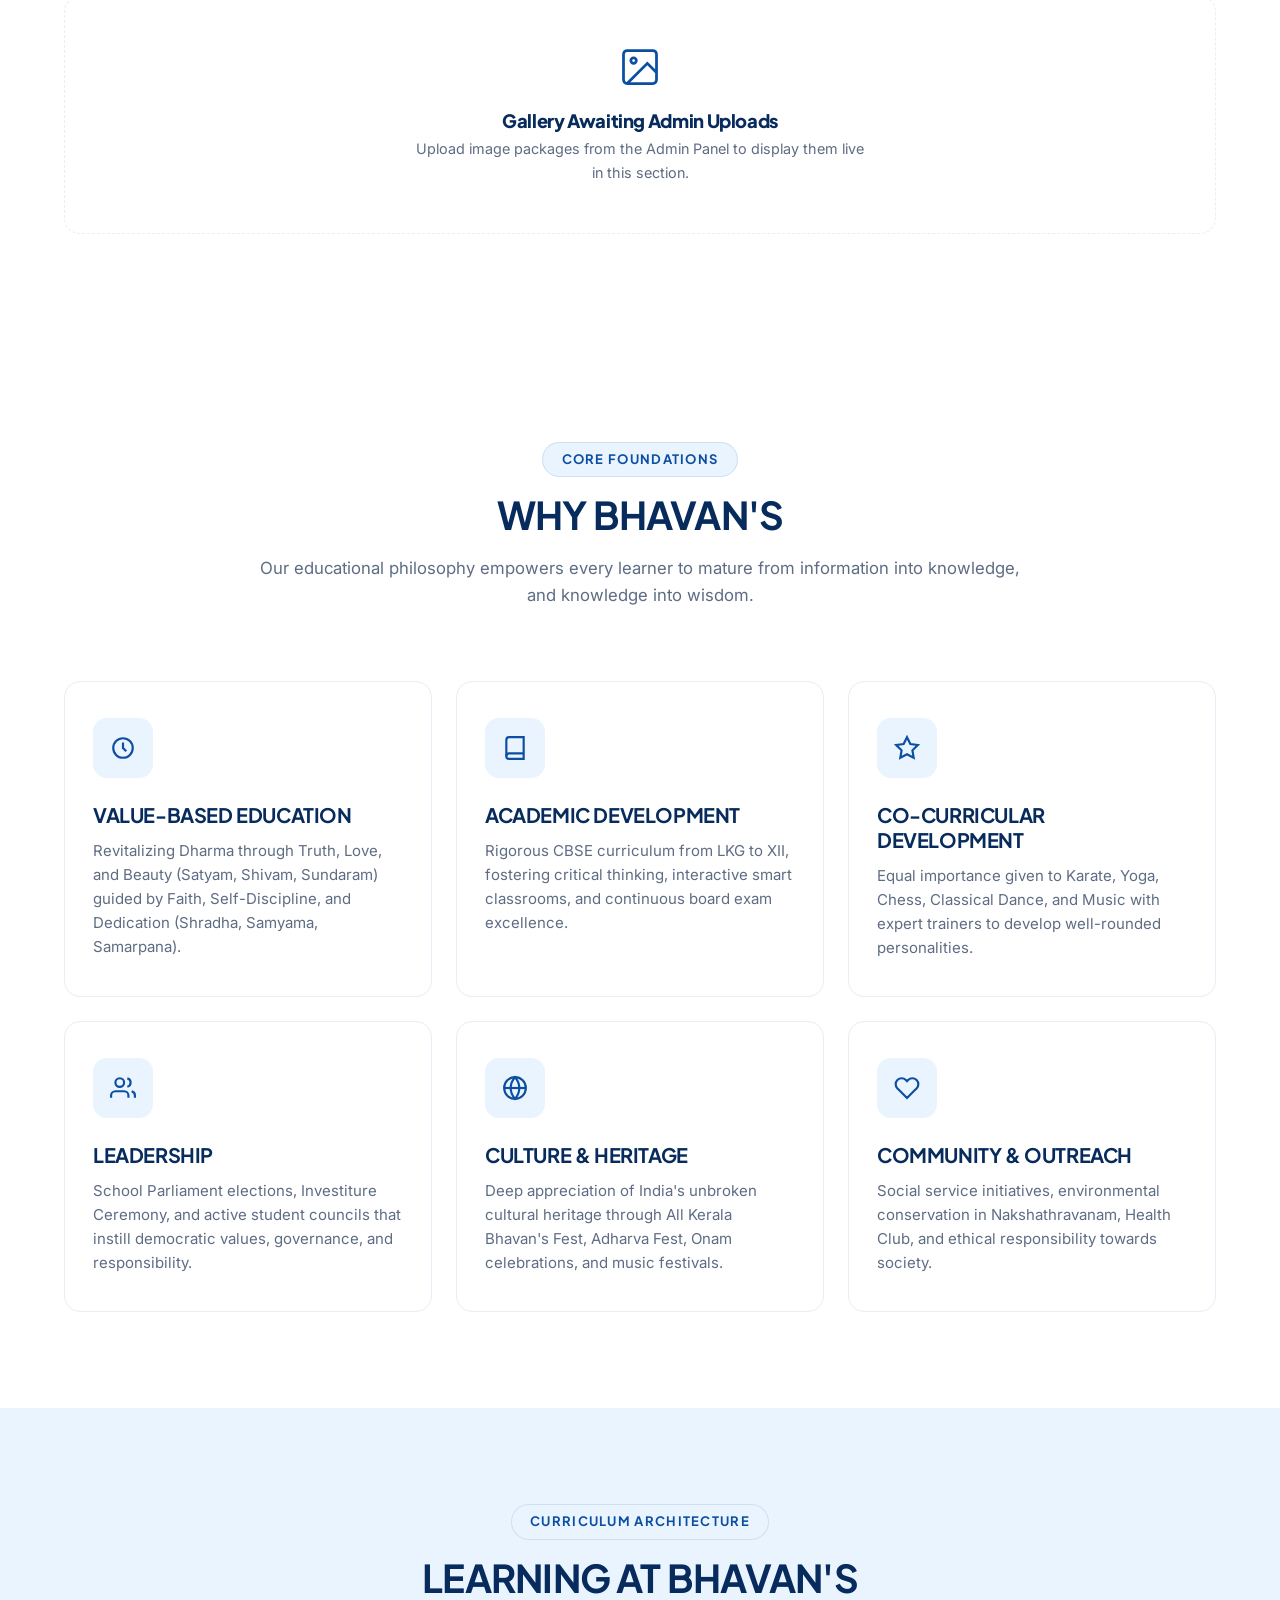
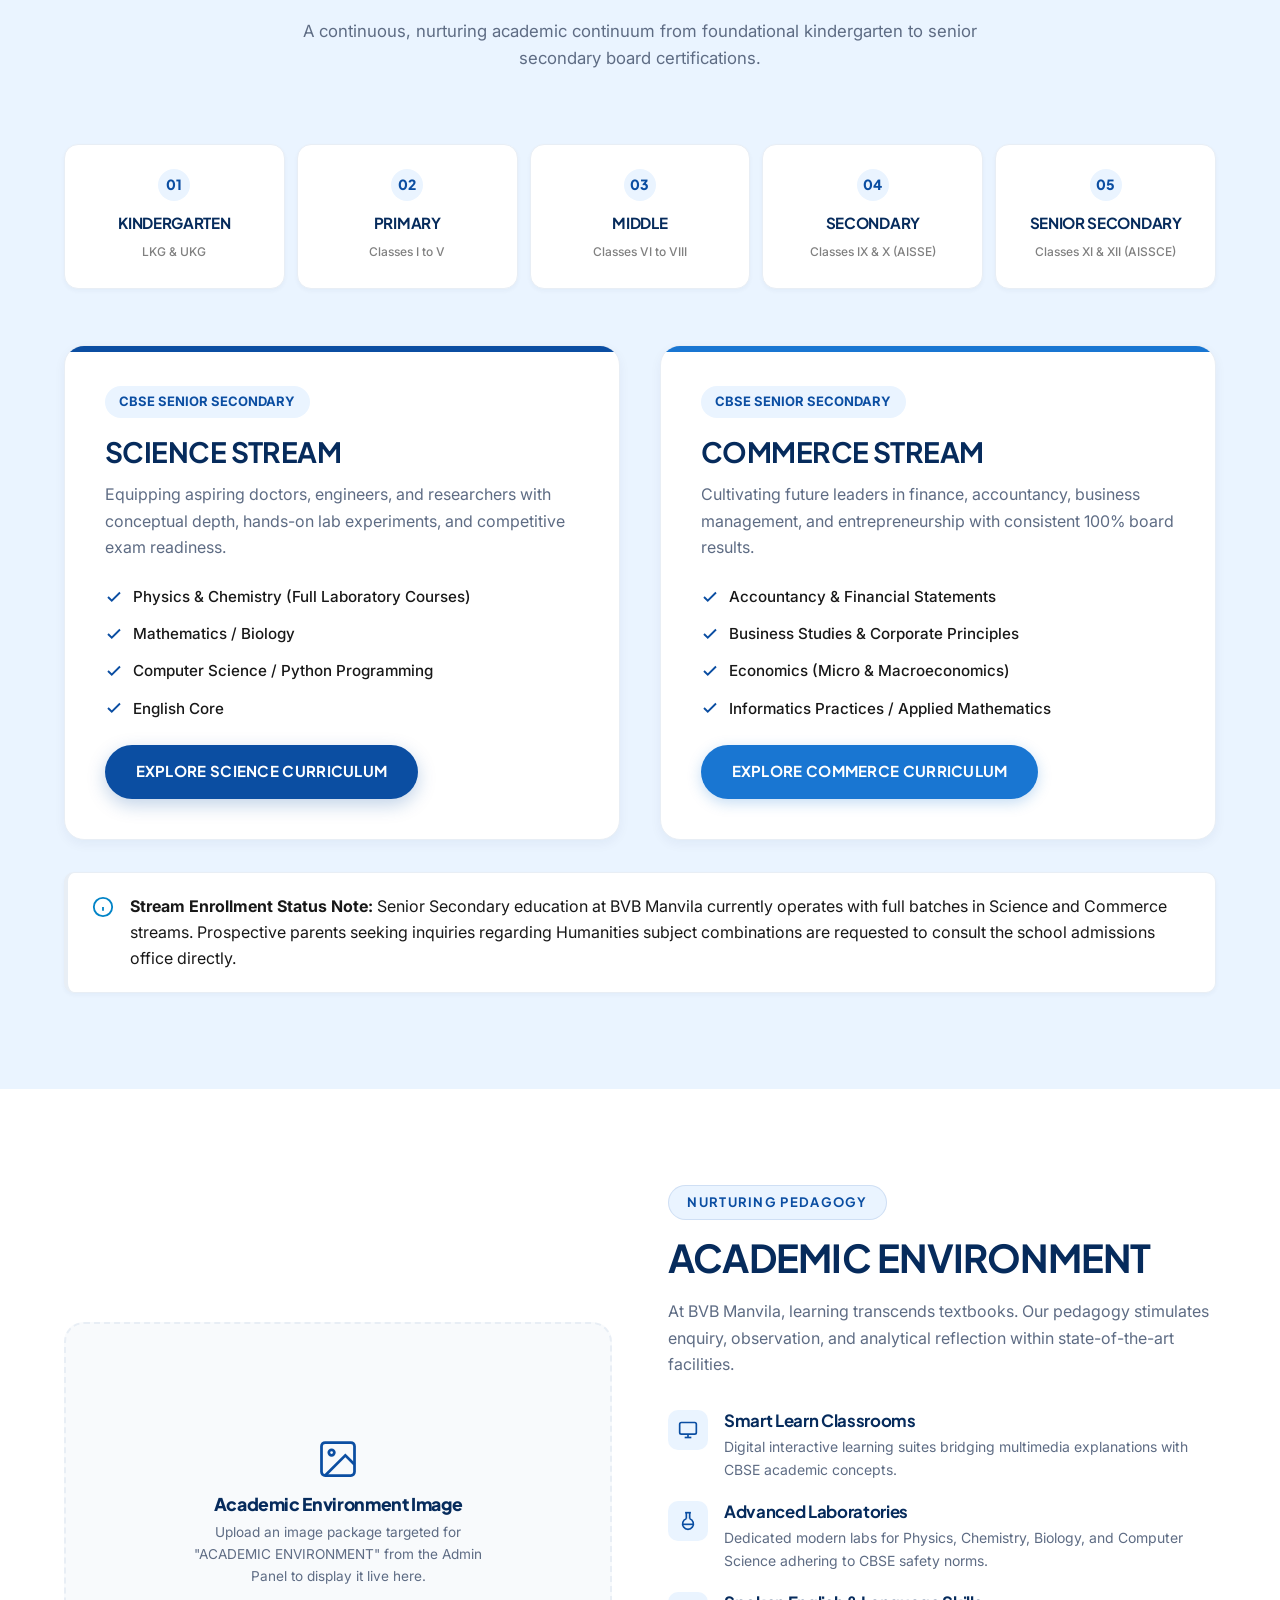
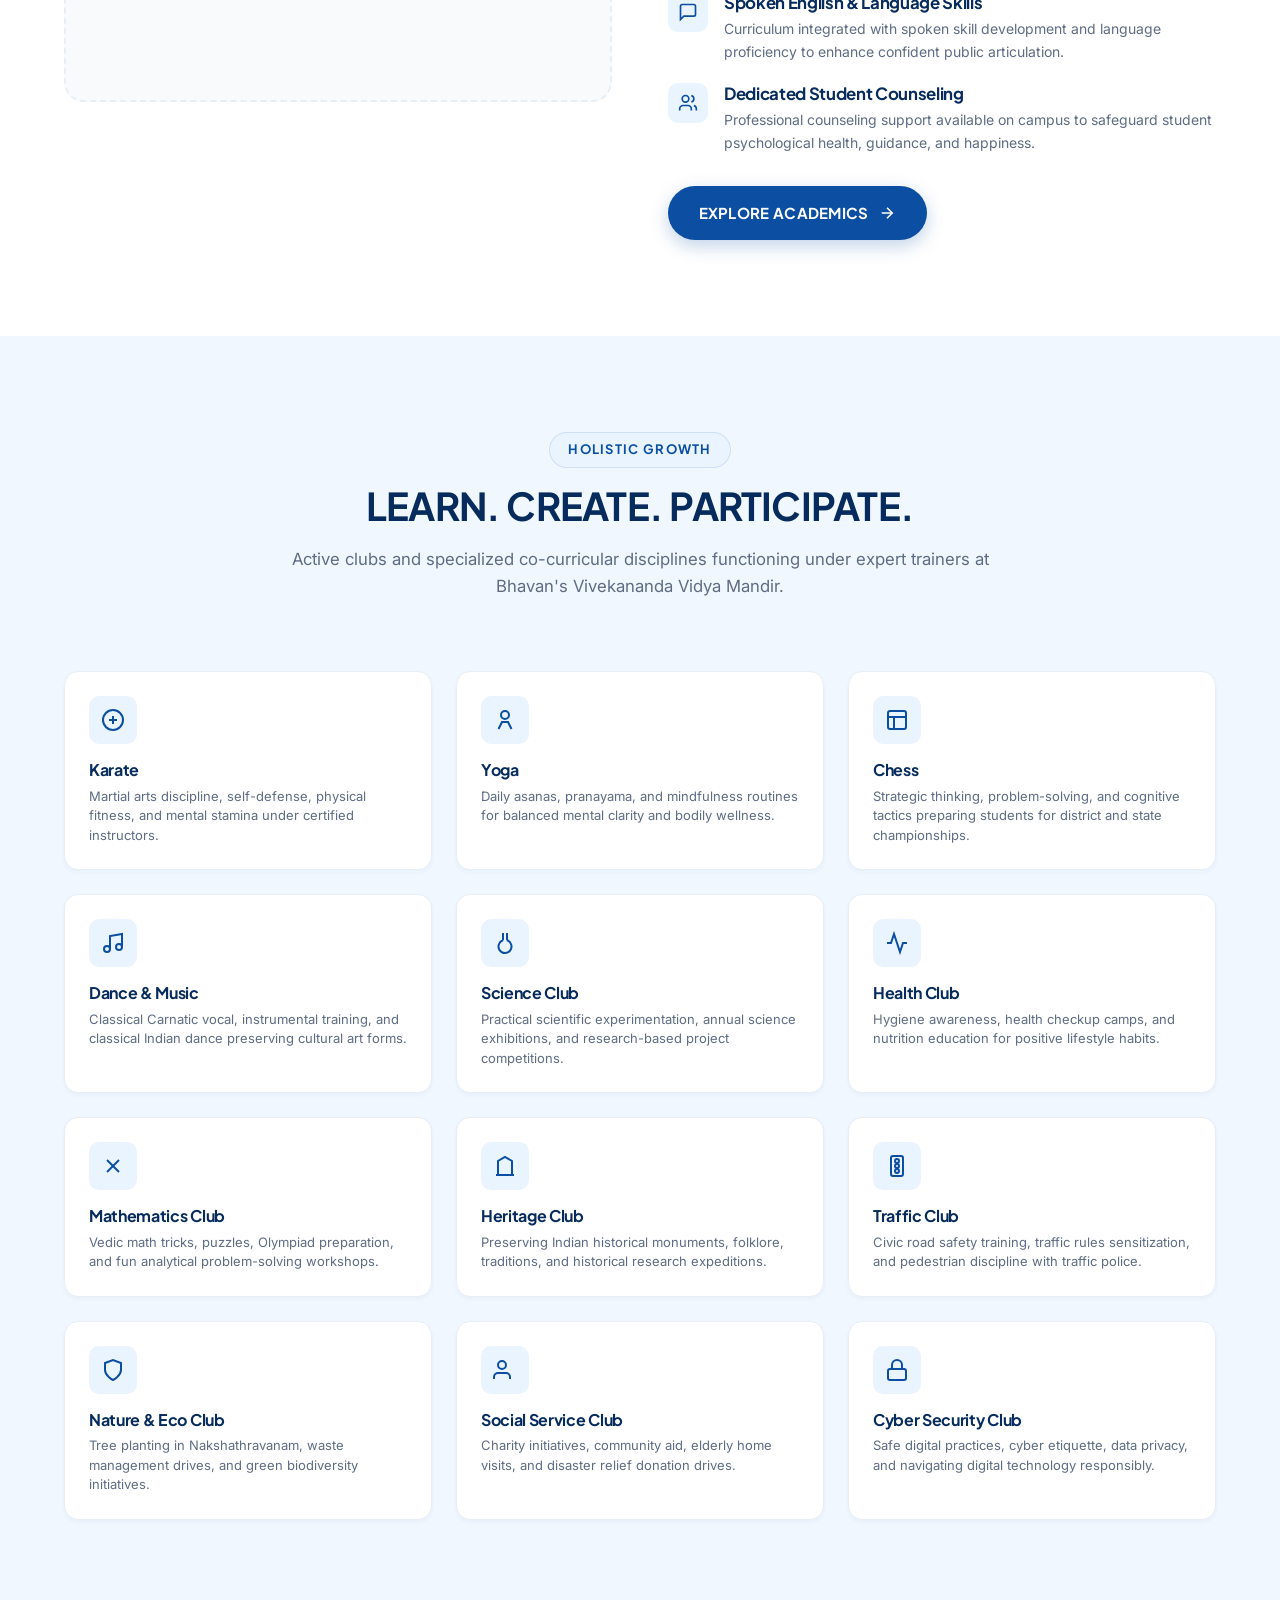
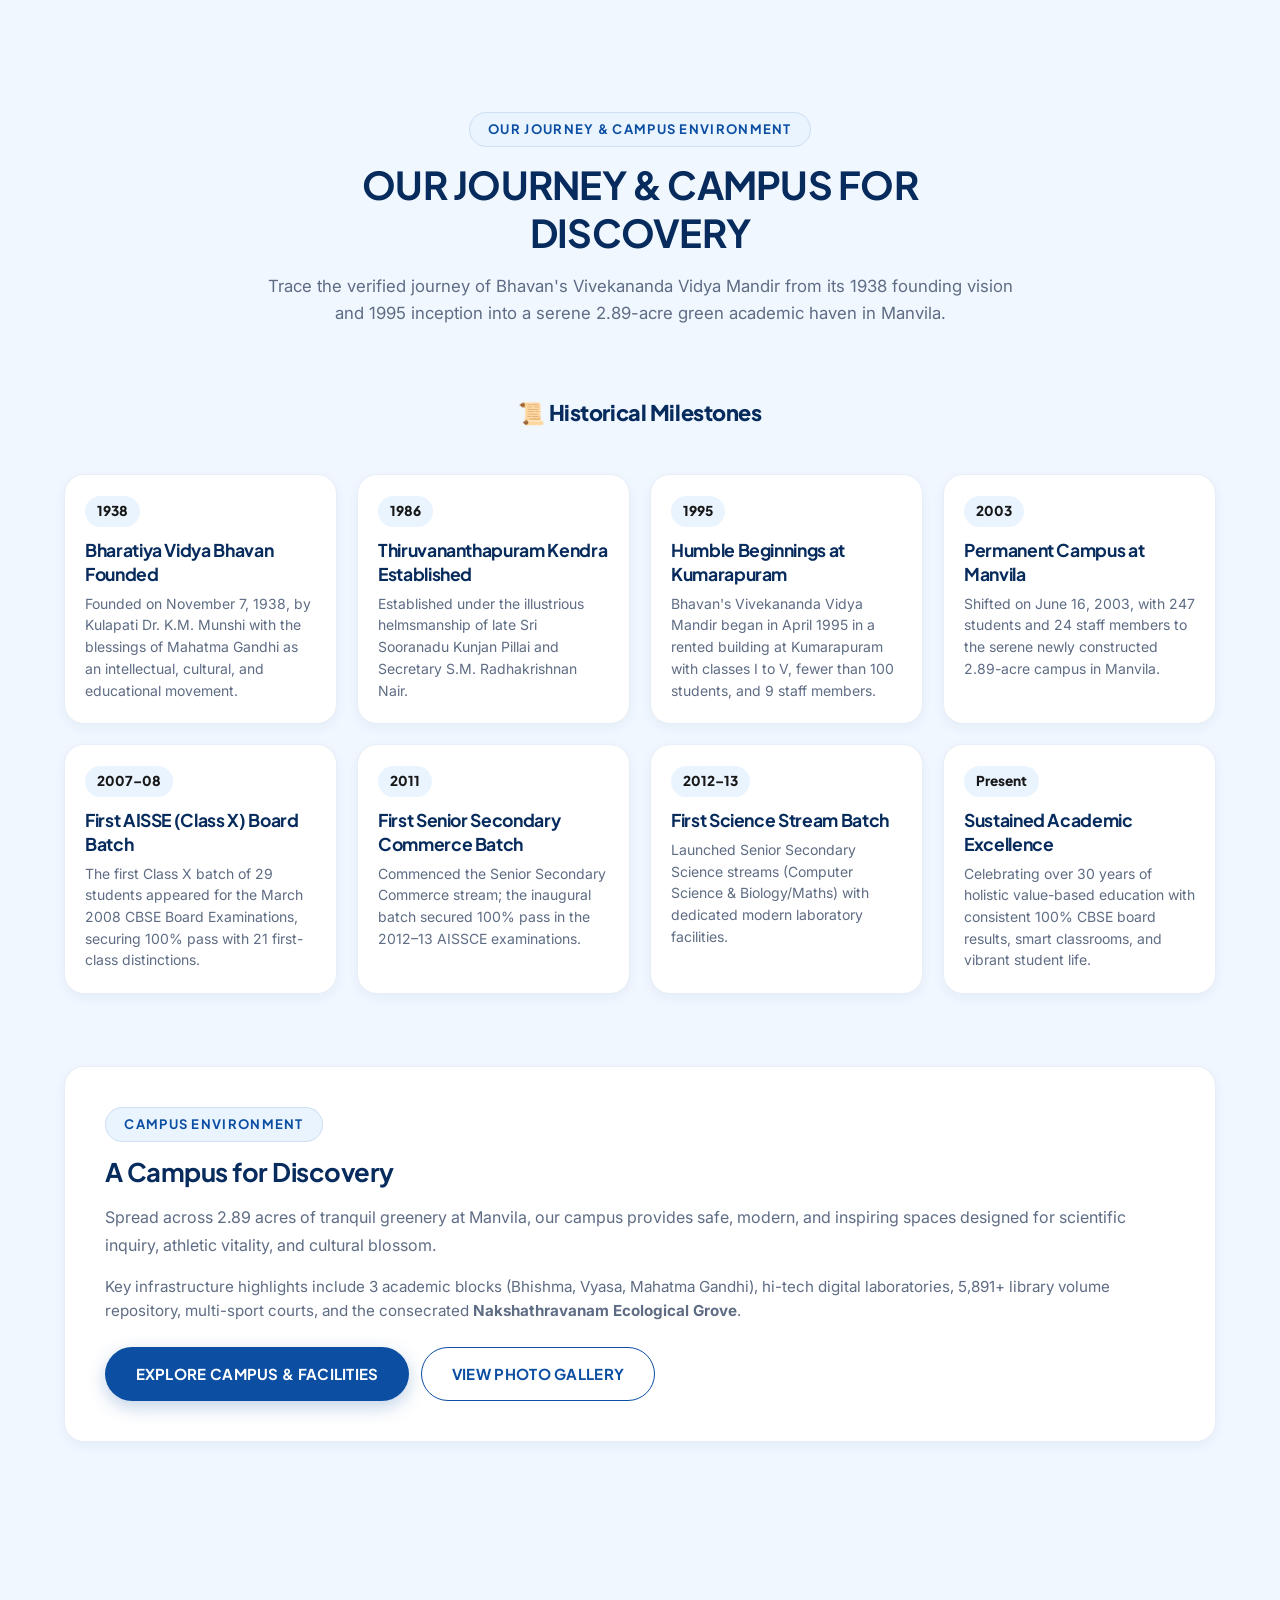
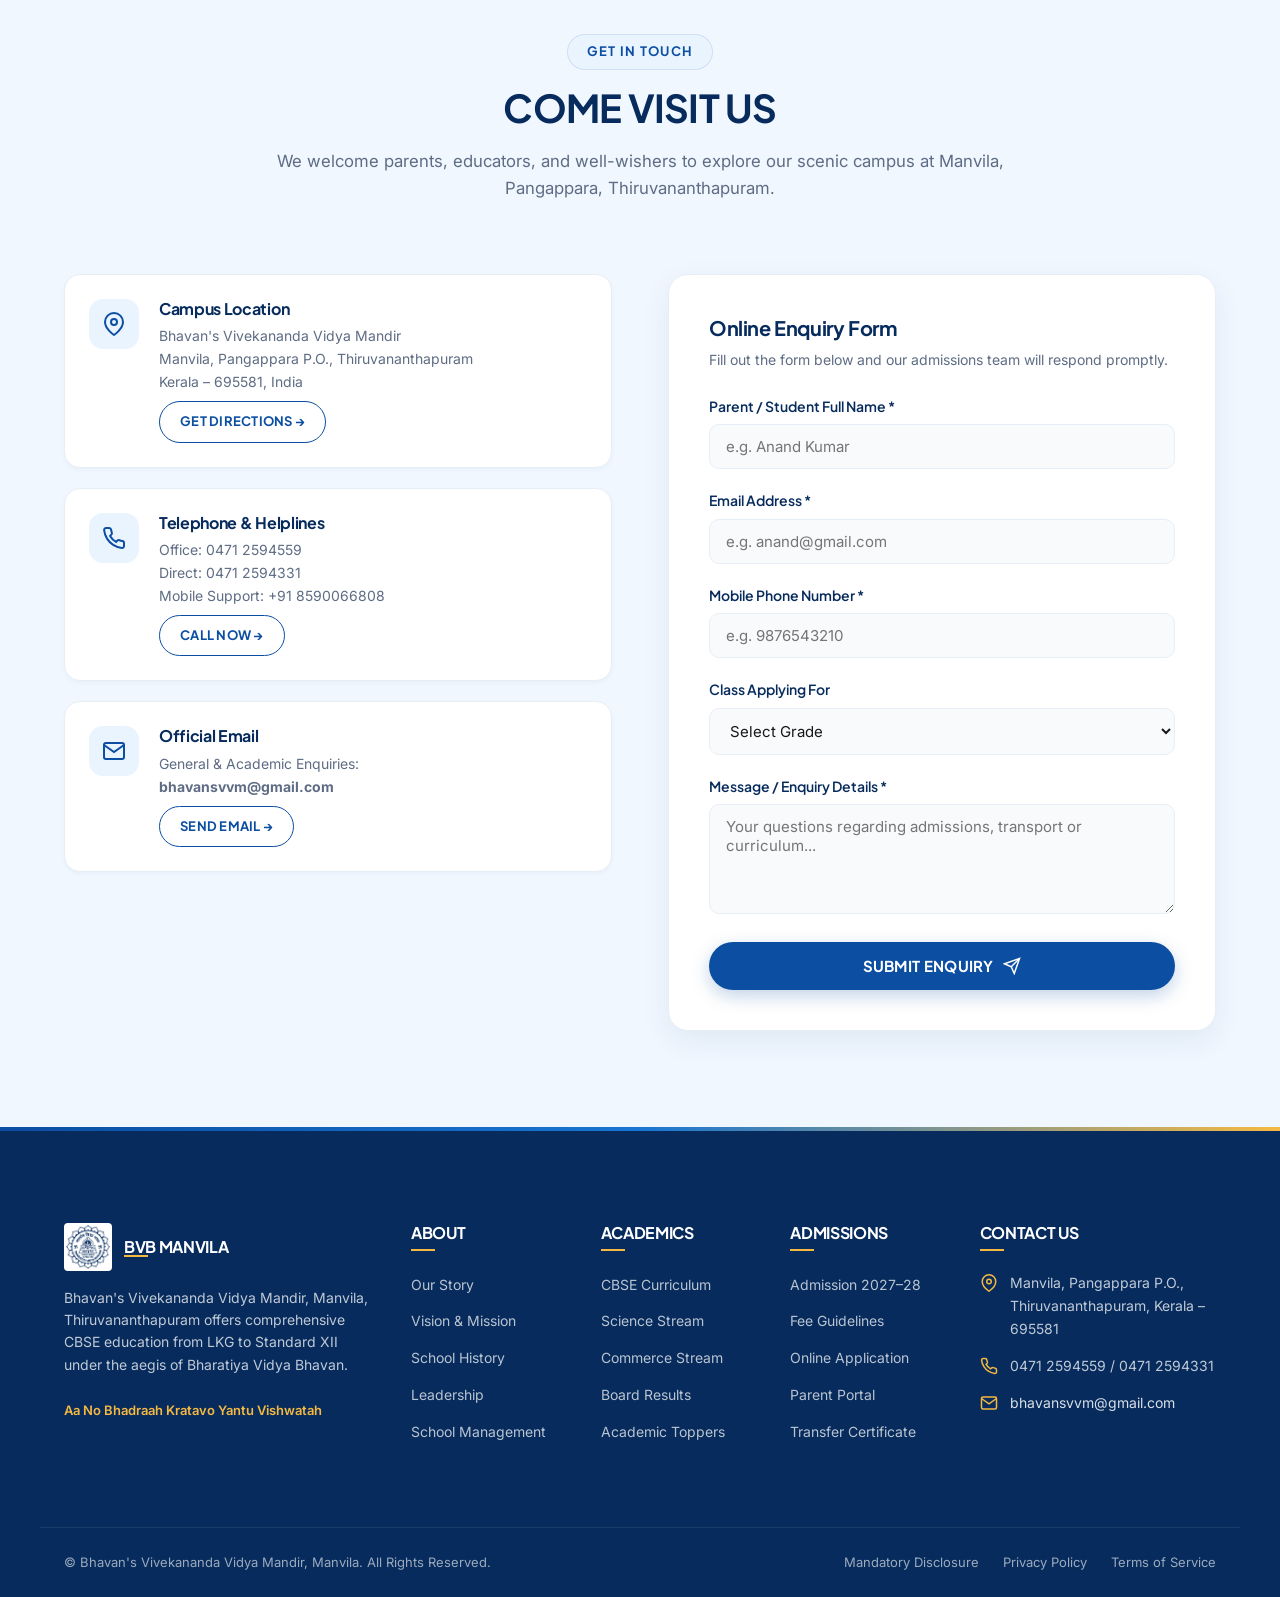
==== commit e2b96bfb: "Add left side dynamic image container to Academic Environment section bound to Admin Panel uploads" ====
--- a/index.html
+++ b/index.html
@@ -850,9 +850,8 @@
     <!-- 8. ACADEMIC ENVIRONMENT -->
 
     <section class="section-padding bg-white" id="academic-environment">
-      <div class="container">
-        
-        </div>
+      <div class="container academic-env-grid">
+        <div class="academic-env-media"></div>
         <div class="academic-env-content">
           <span class="section-badge">NURTURING PEDAGOGY</span>
           <h2 class="section-title">ACADEMIC ENVIRONMENT</h2>
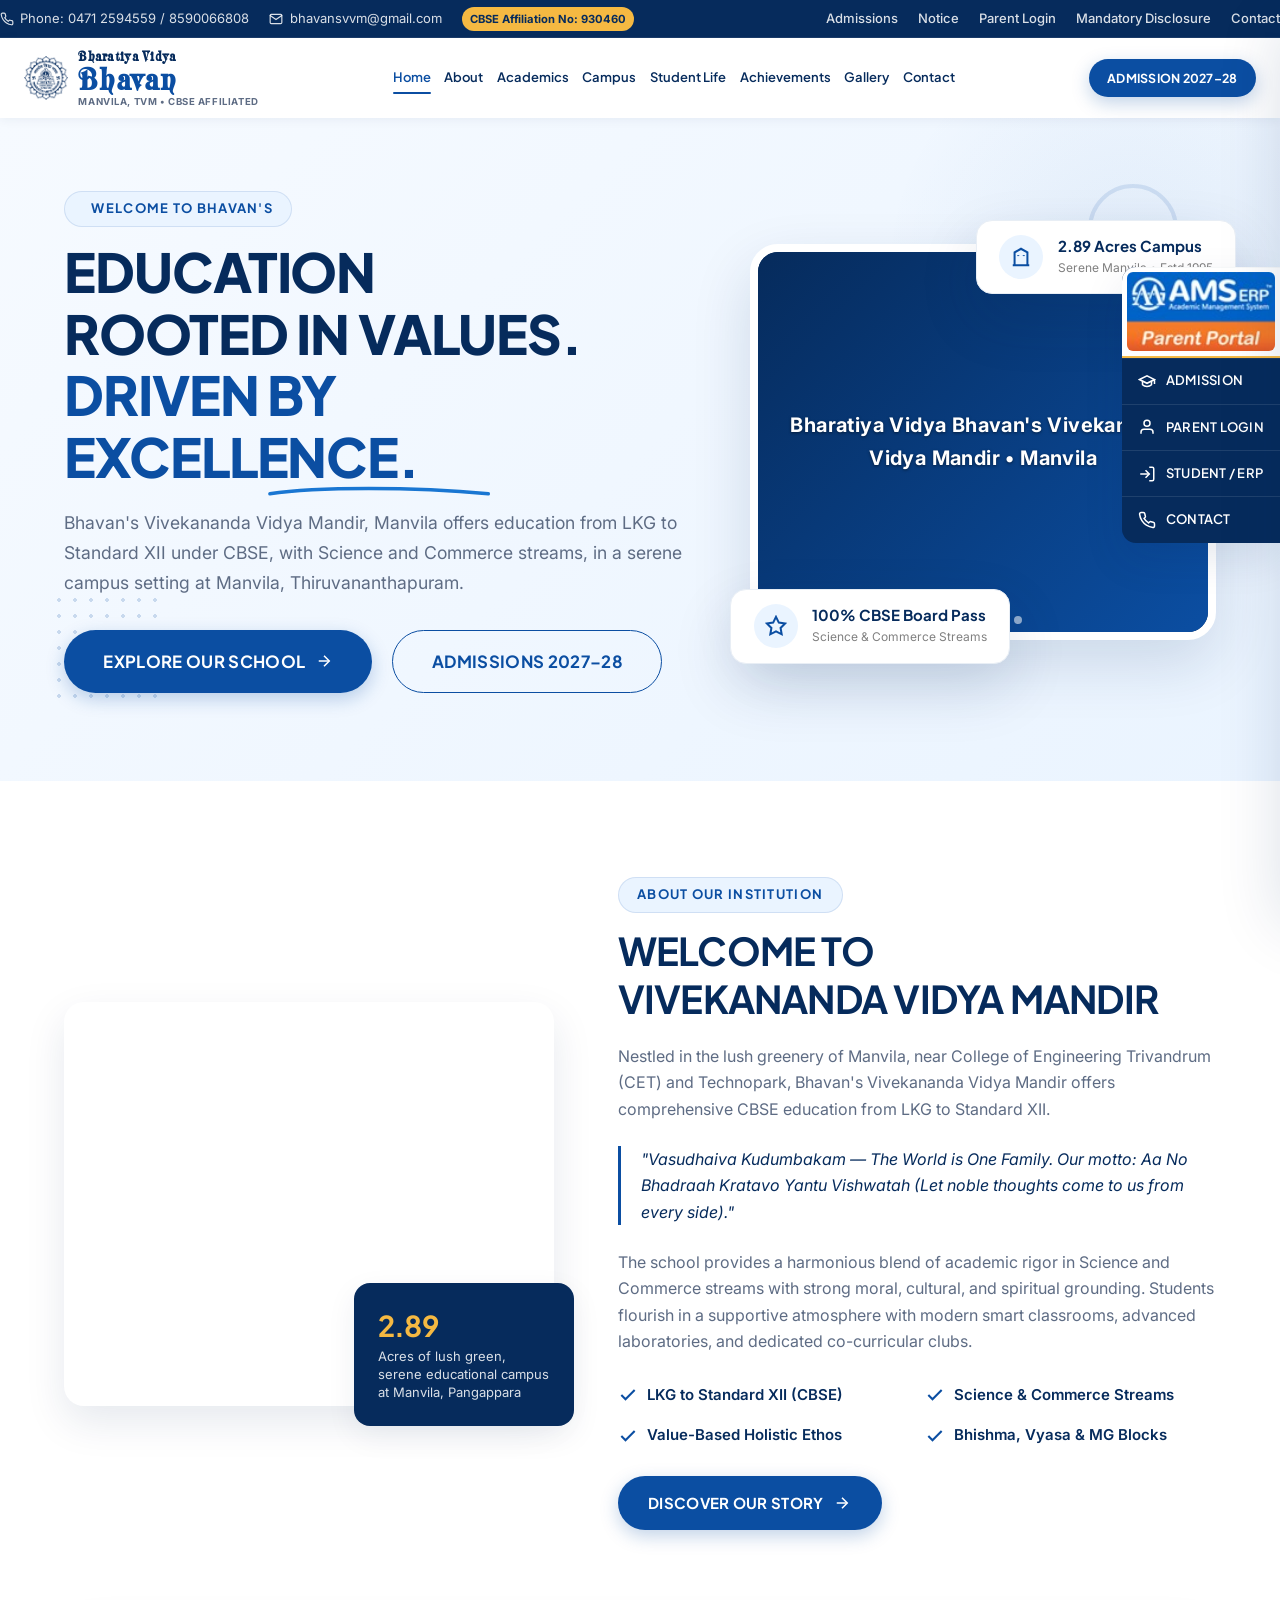
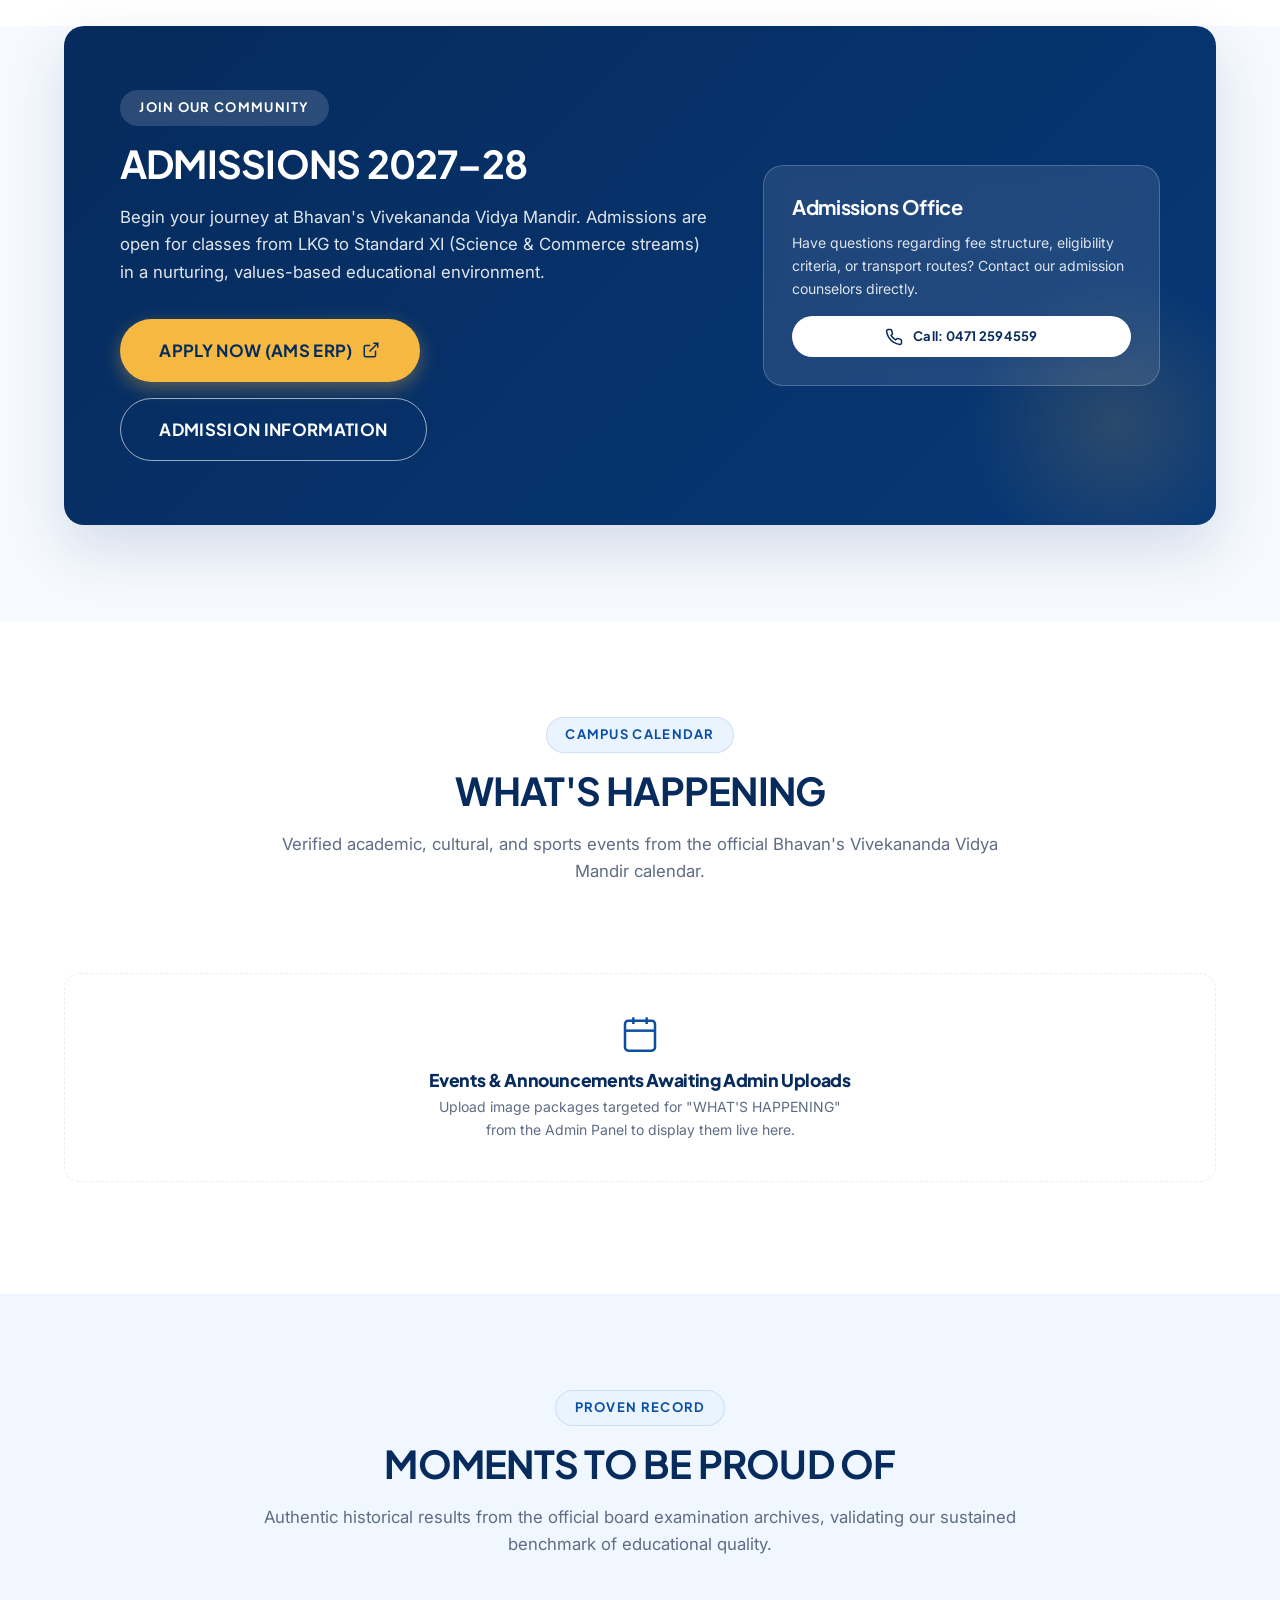
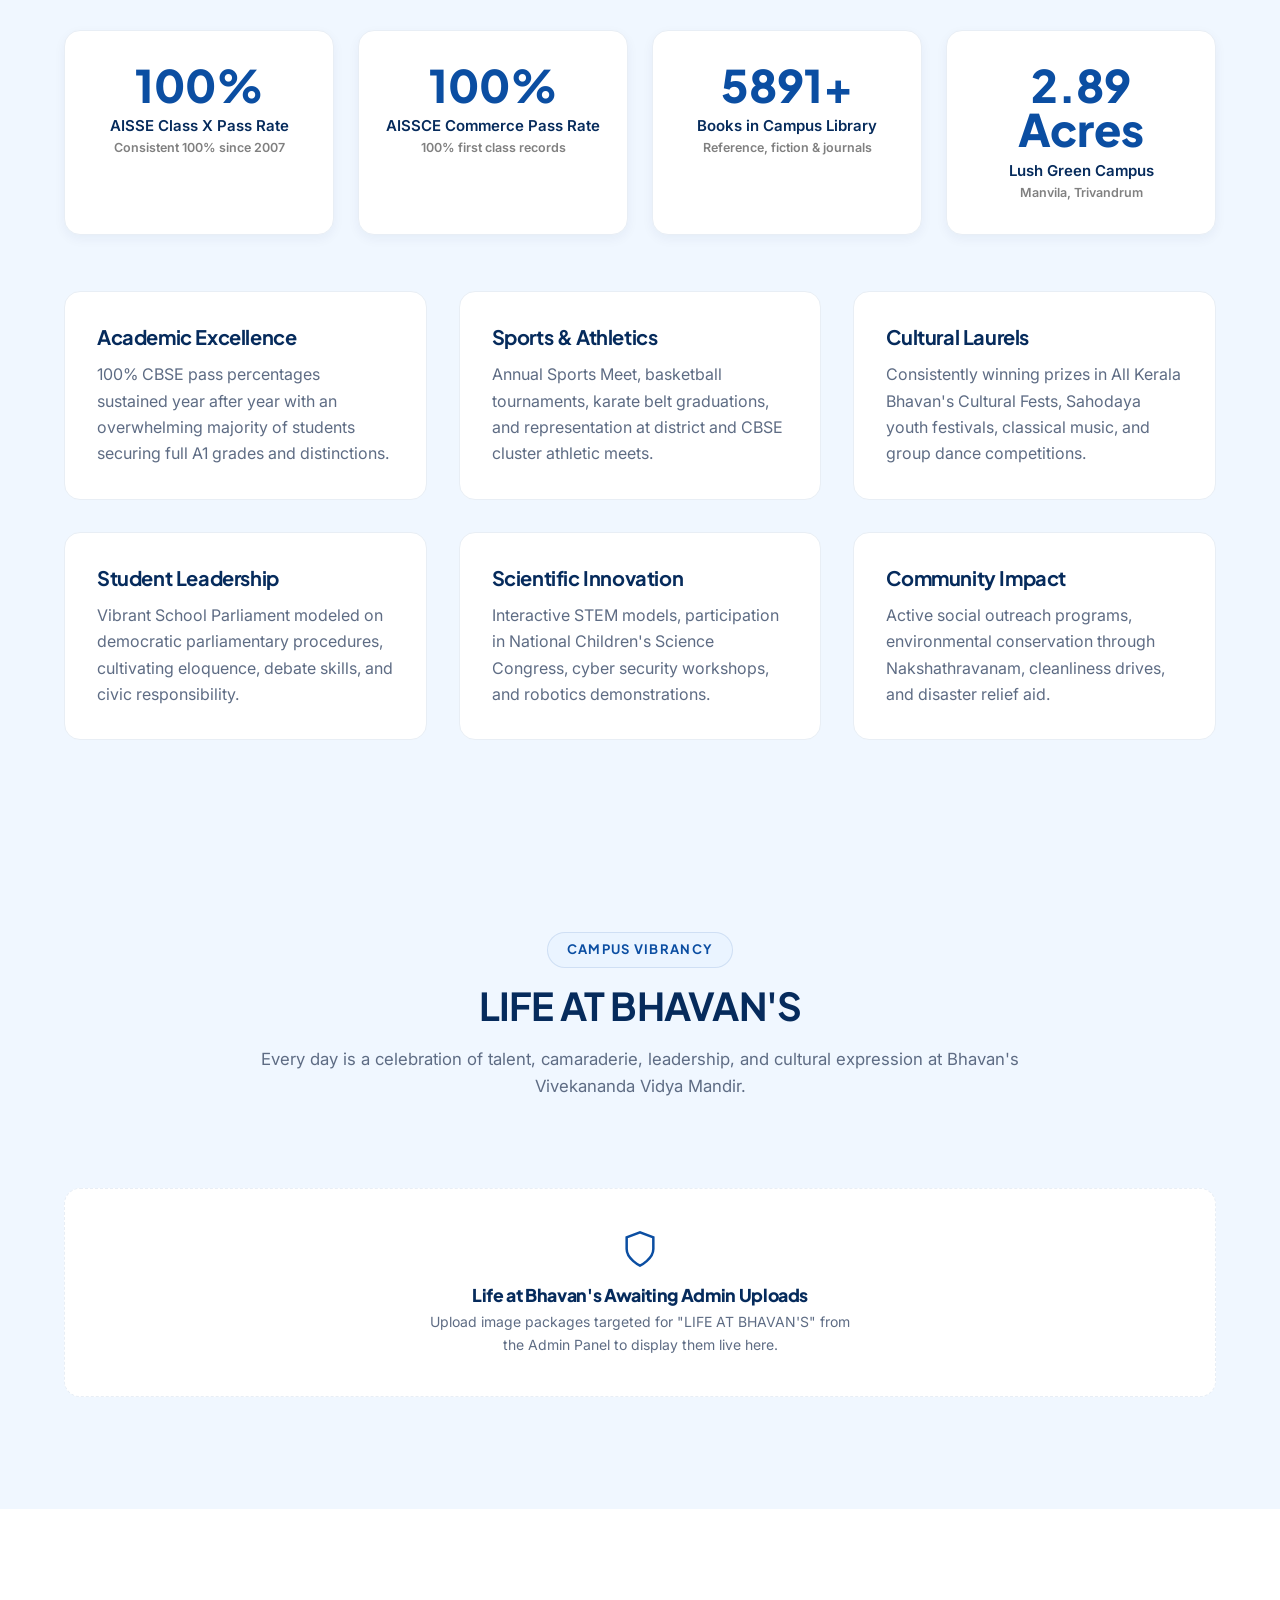
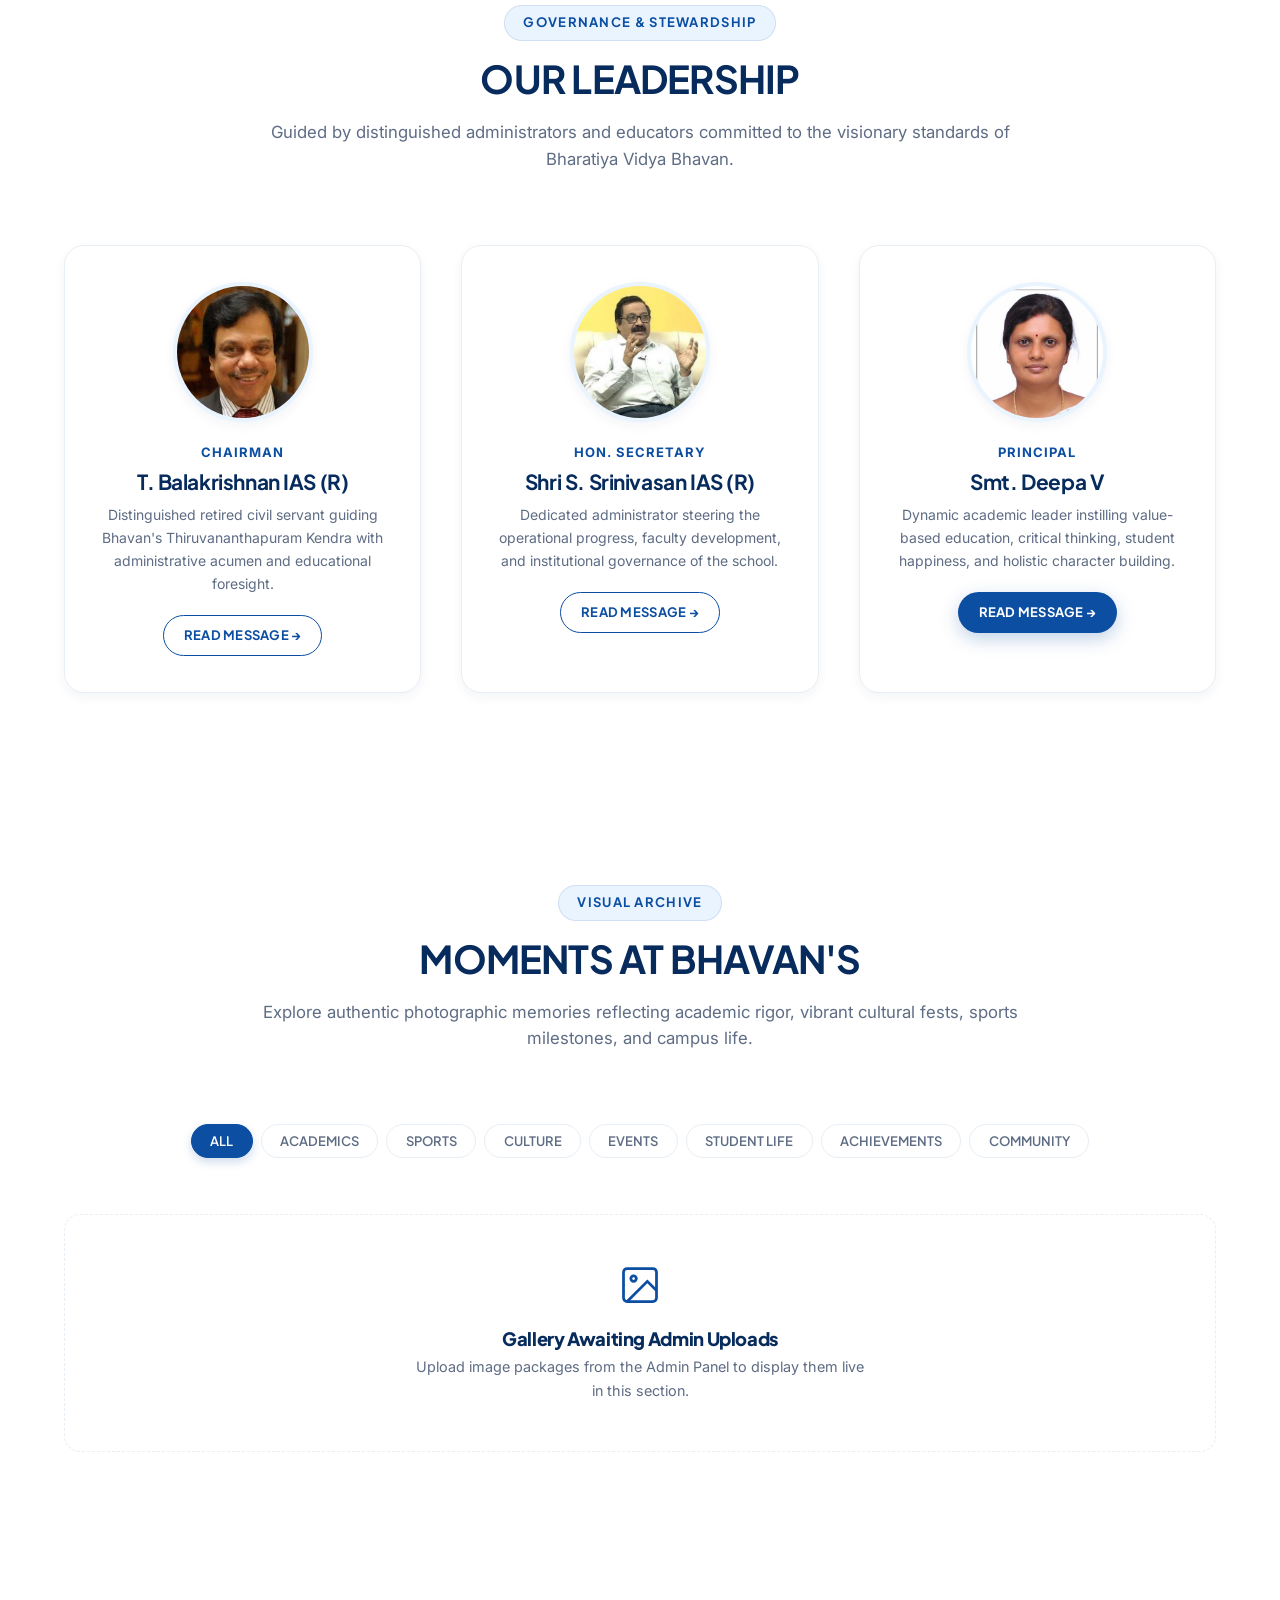
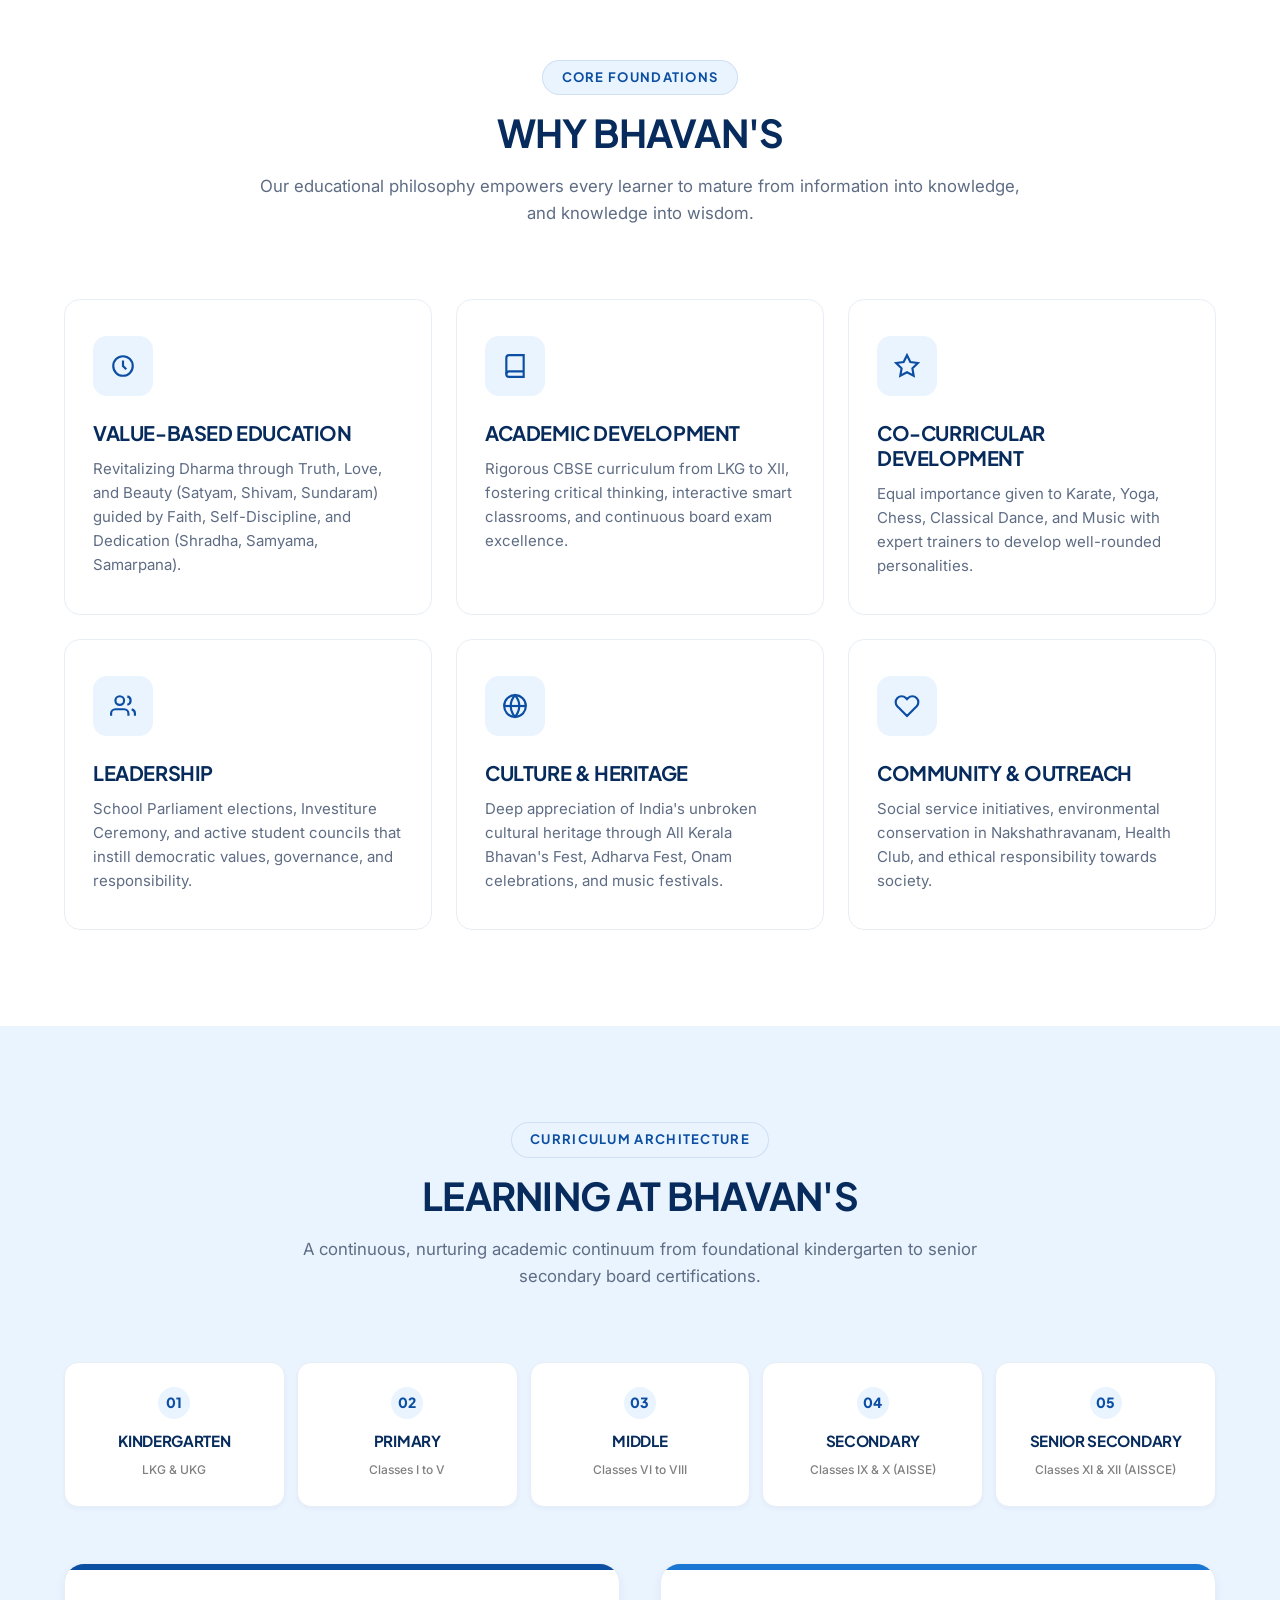
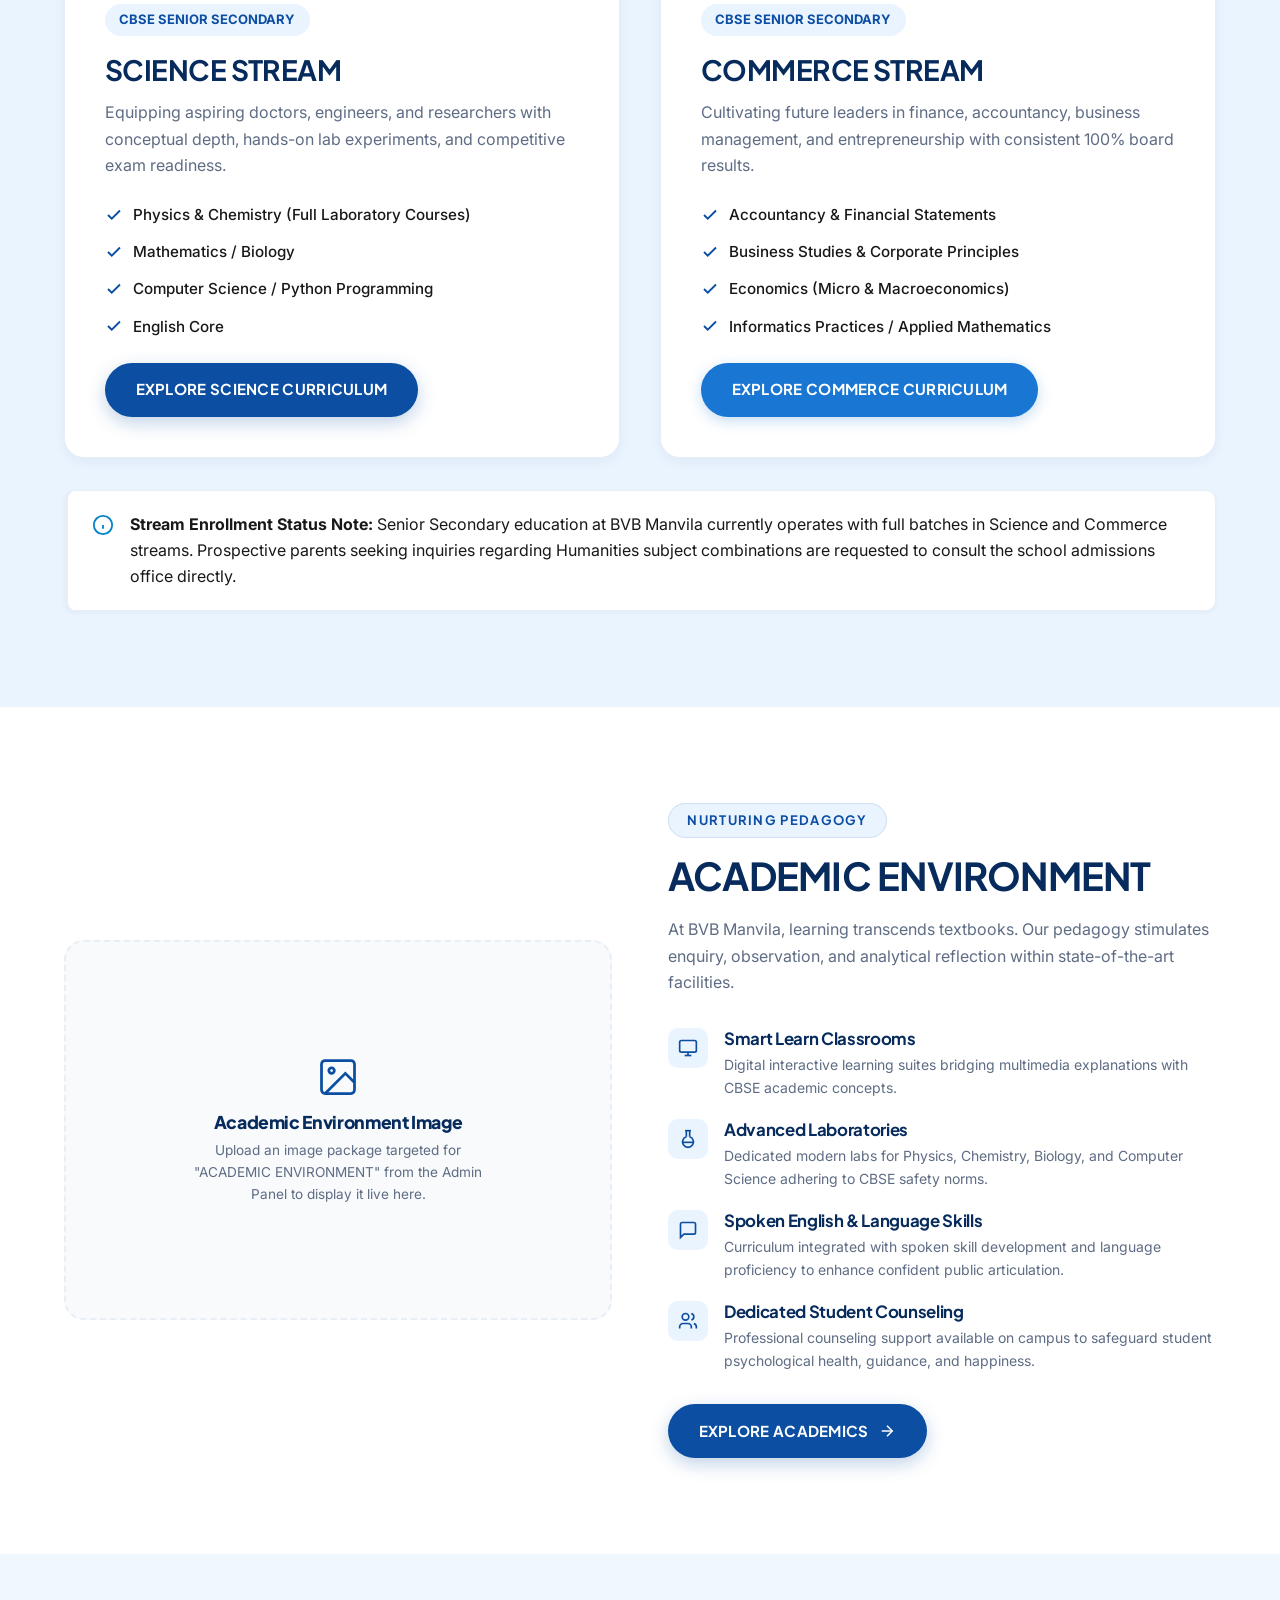
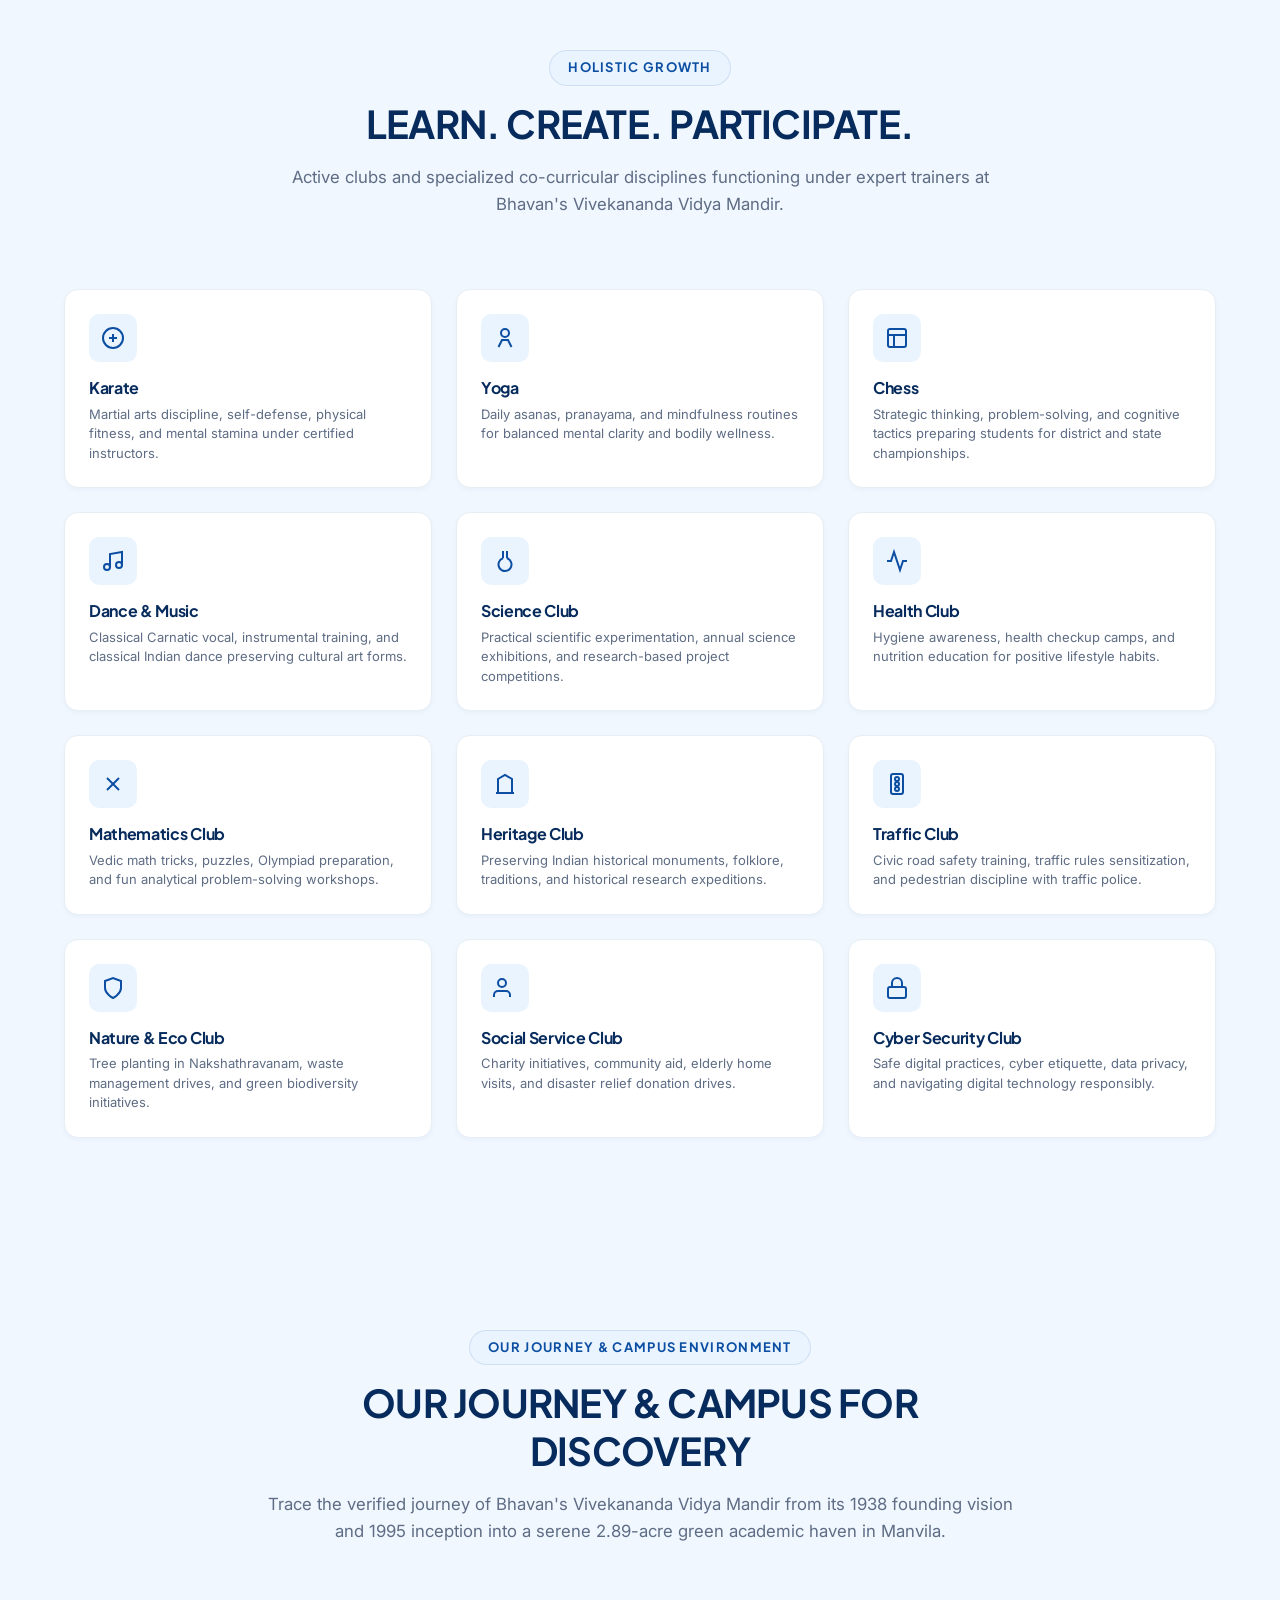
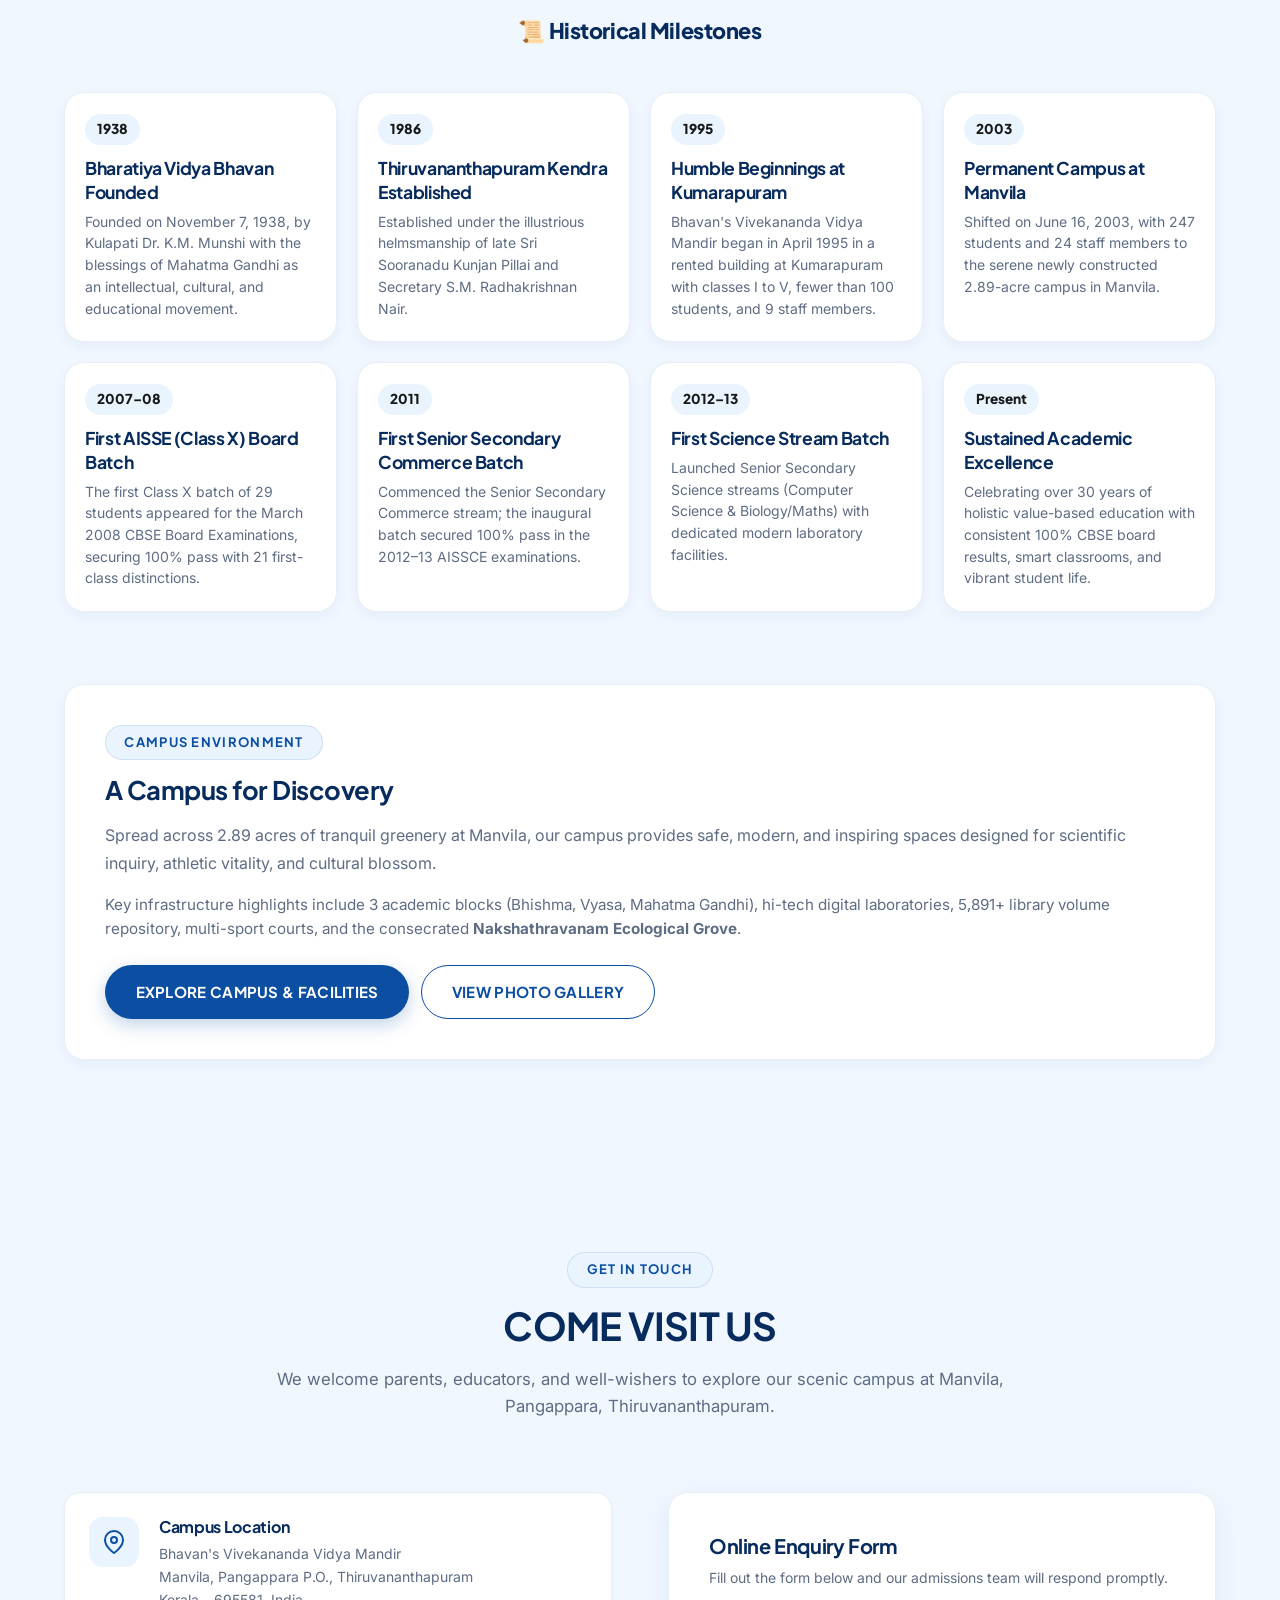
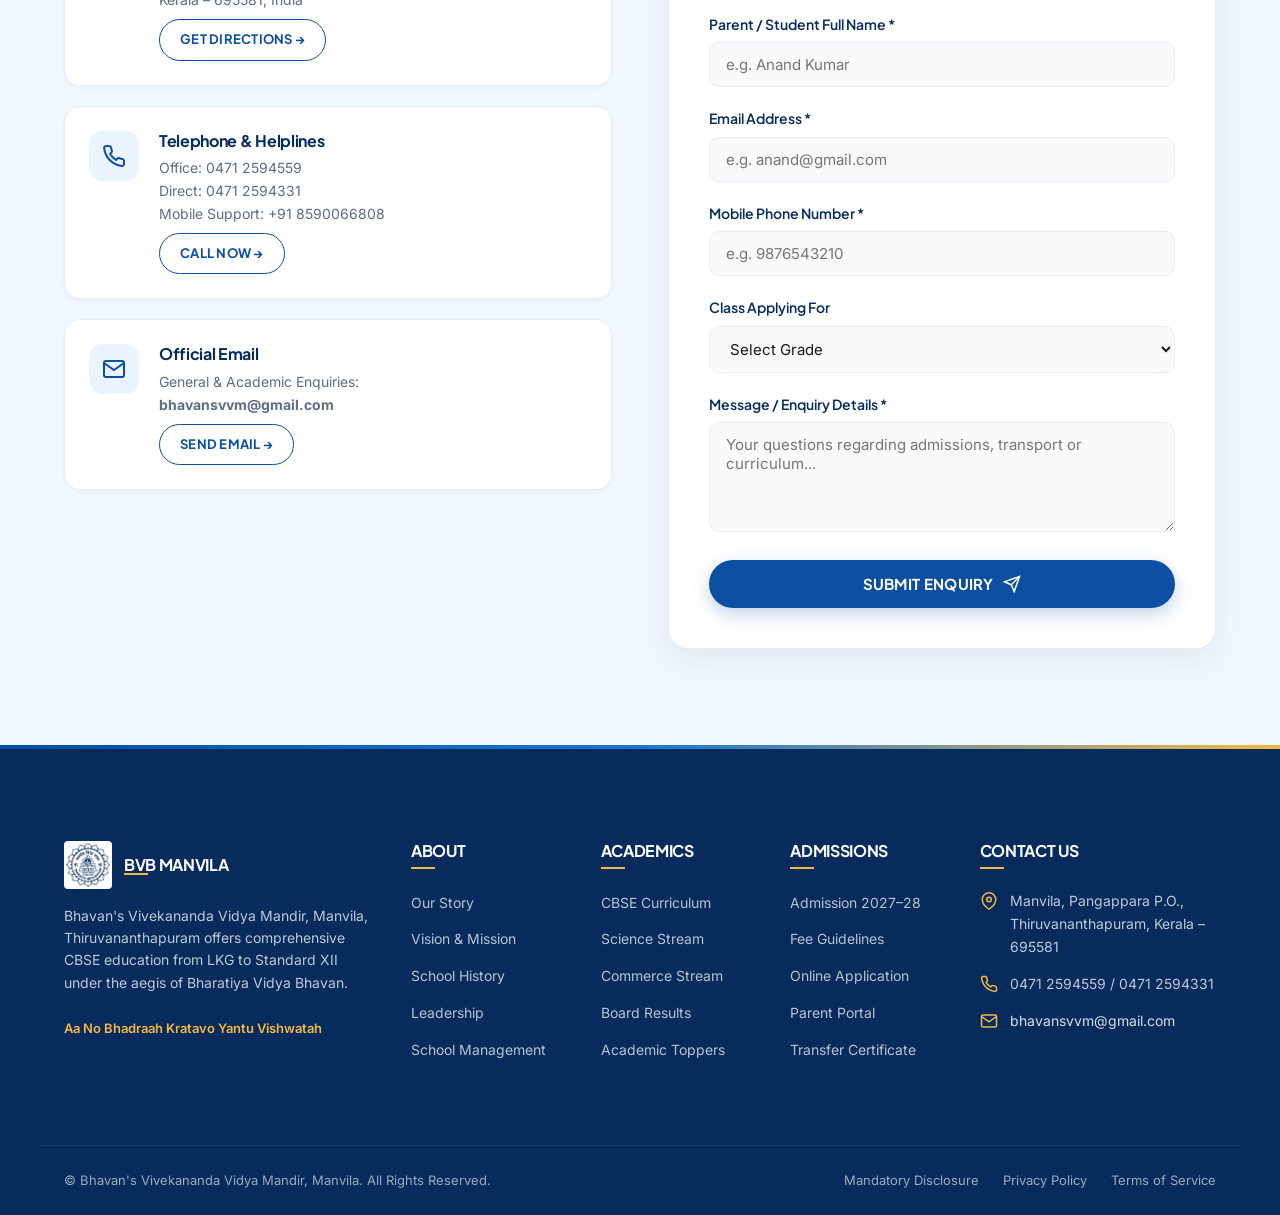
==== commit a3135d44: "Remove Annual Day Celebrations featured event card as requested" ====
--- a/index.html
+++ b/index.html
@@ -343,26 +343,7 @@
           </p>
         </div>
 
-        <!-- Featured Large Event -->
-        <div class="event-featured-card">
-          <div class="event-featured-thumb">
-            
-            <div class="event-date-badge">FLAGSHIP ANNUAL EVENT</div>
-          </div>
-          <div class="event-featured-body">
-            <span class="event-category">ANNUAL GATHERING</span>
-            <h3 class="event-title">Annual Day Celebrations 2025–2026</h3>
-            <p class="event-desc">
-              A grand spectacle of theatrical drama, instrumental symphonies, and classical dance performances presented by students from KG to XII. Academic toppers and achievers are honored in the presence of distinguished dignitaries.
-            </p>
-            <div>
-              <a href="#" class="btn btn-primary" data-modal-target="modal-event-annualday">
-                READ MORE
-                <svg viewBox="0 0 24 24" fill="none" stroke="currentColor" stroke-width="2"><line x1="5" y1="12" x2="19" y2="12"></line><polyline points="12 5 19 12 12 19"></polyline></svg>
-              </a>
-            </div>
-          </div>
-        </div>
+        
 
         <!-- 3 Secondary Events Columns -->
         <div class="events-columns">
@@ -1474,25 +1455,7 @@
   </div>
 
   <!-- CONTENT MODAL: EVENT DETAILS -->
-  <div class="content-modal" id="modal-event-annualday" role="dialog" aria-modal="true">
-    <div class="modal-card">
-      <div class="modal-header">
-        <div>
-          <span class="badge badge-blue">ANNUAL EVENT</span>
-          <h3 style="margin-top: 0.35rem; color: var(--color-deep-blue);">Annual Day Celebrations 2025–2026</h3>
-        </div>
-        <button class="modal-close-btn">&times;</button>
-      </div>
-      <div style="font-size: 0.95rem; line-height: 1.7; color: var(--color-text-secondary);">
-        
-        <p>
-          The Annual Day at Bhavan's Vivekananda Vidya Mandir Manvila brings together students, teachers, and parents in a vibrant celebration of scholastic achievements and performing arts.
-        </p>
-        <p>
-          Distinguished guests from academia and administration address the gathering, followed by the ceremonial distribution of merit awards to academic board toppers and cultural champions.
-        </p>
-      </div>
-    </div>
+  
   </div>
 
   <div class="content-modal" id="modal-event-cultural" role="dialog" aria-modal="true">
